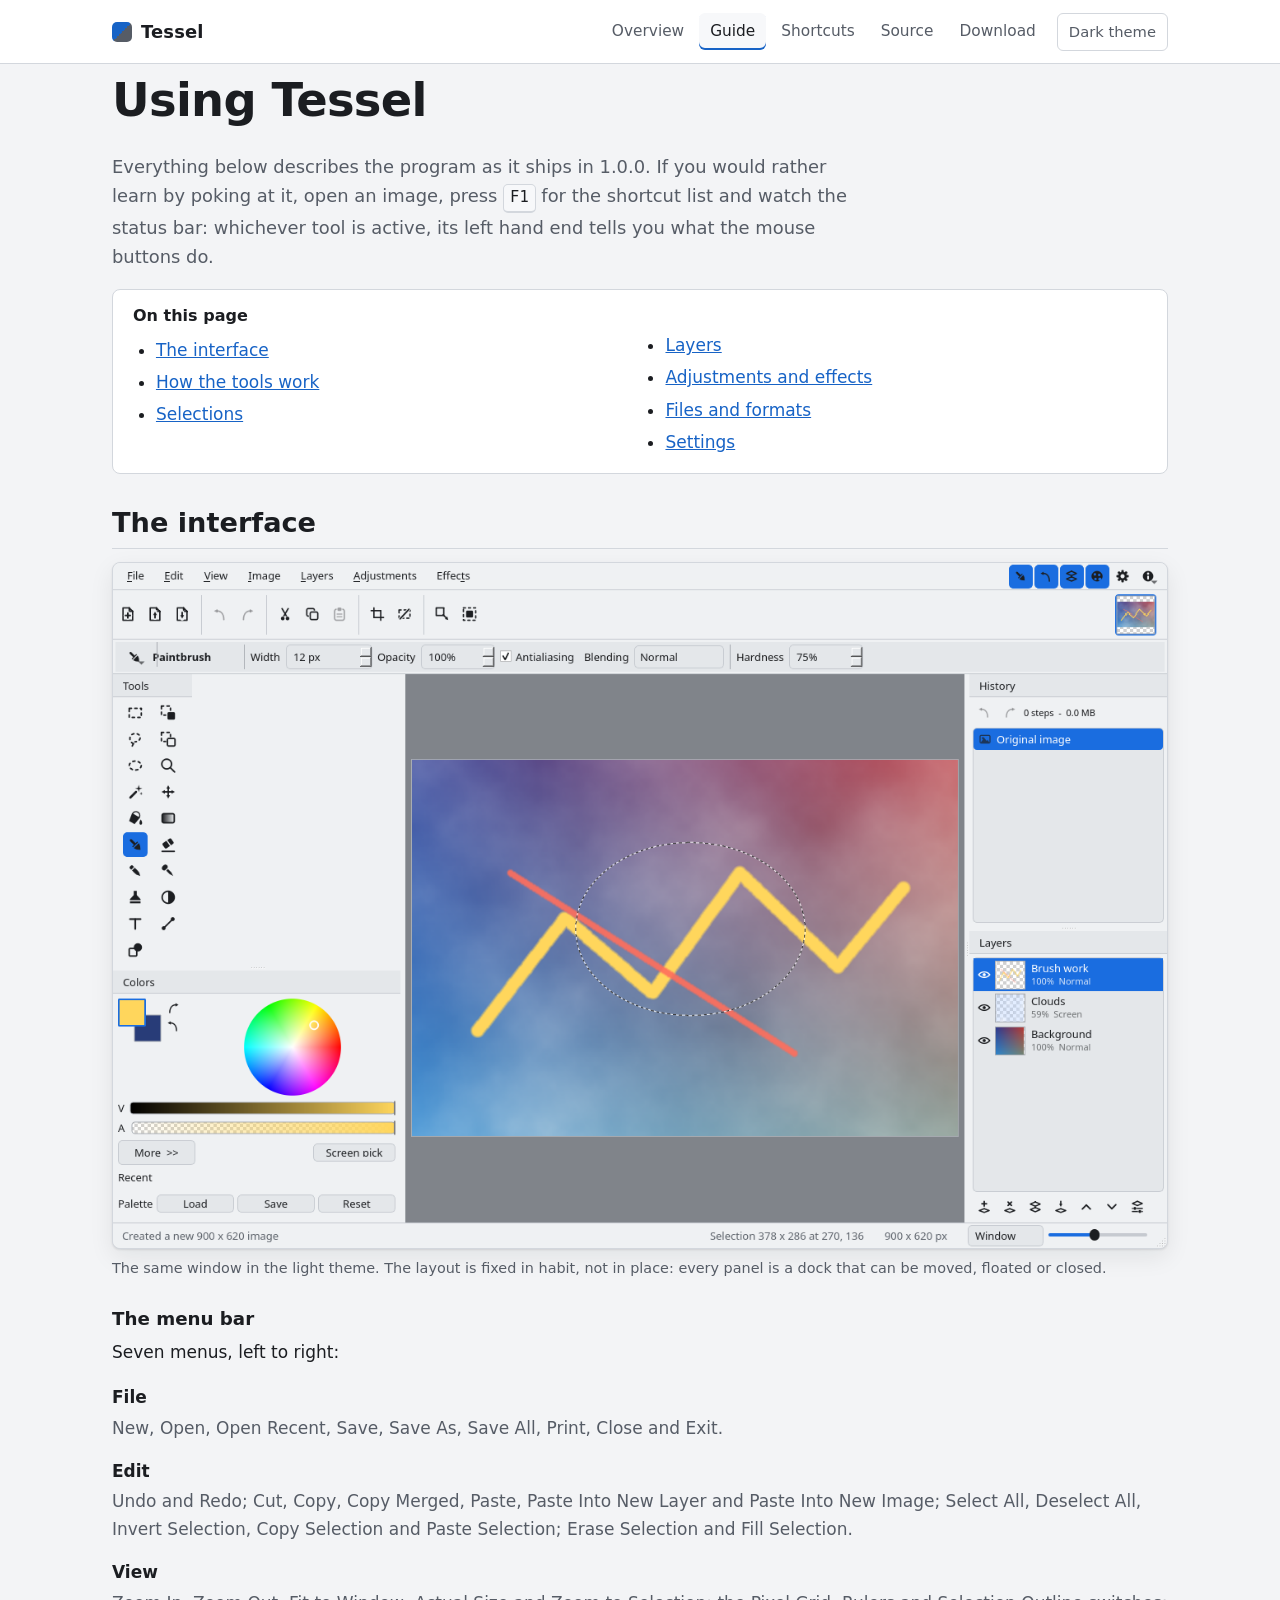
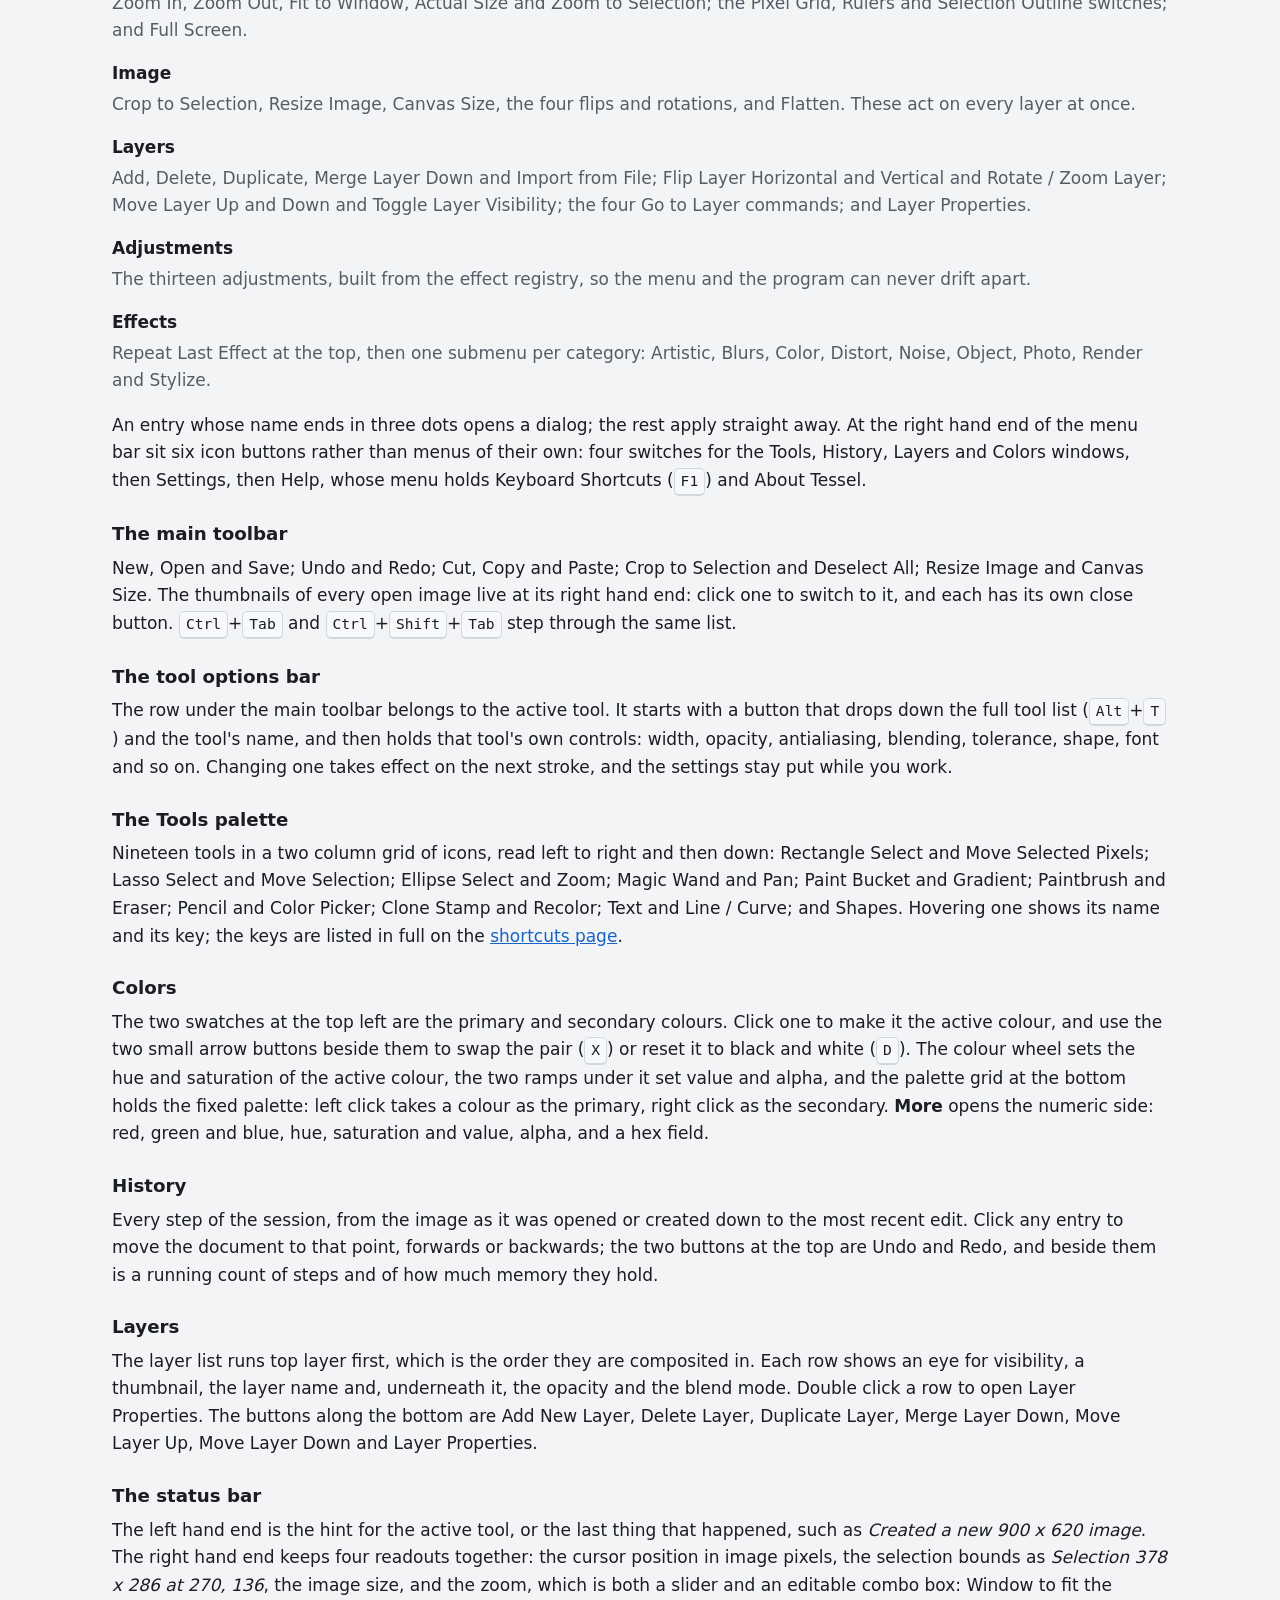
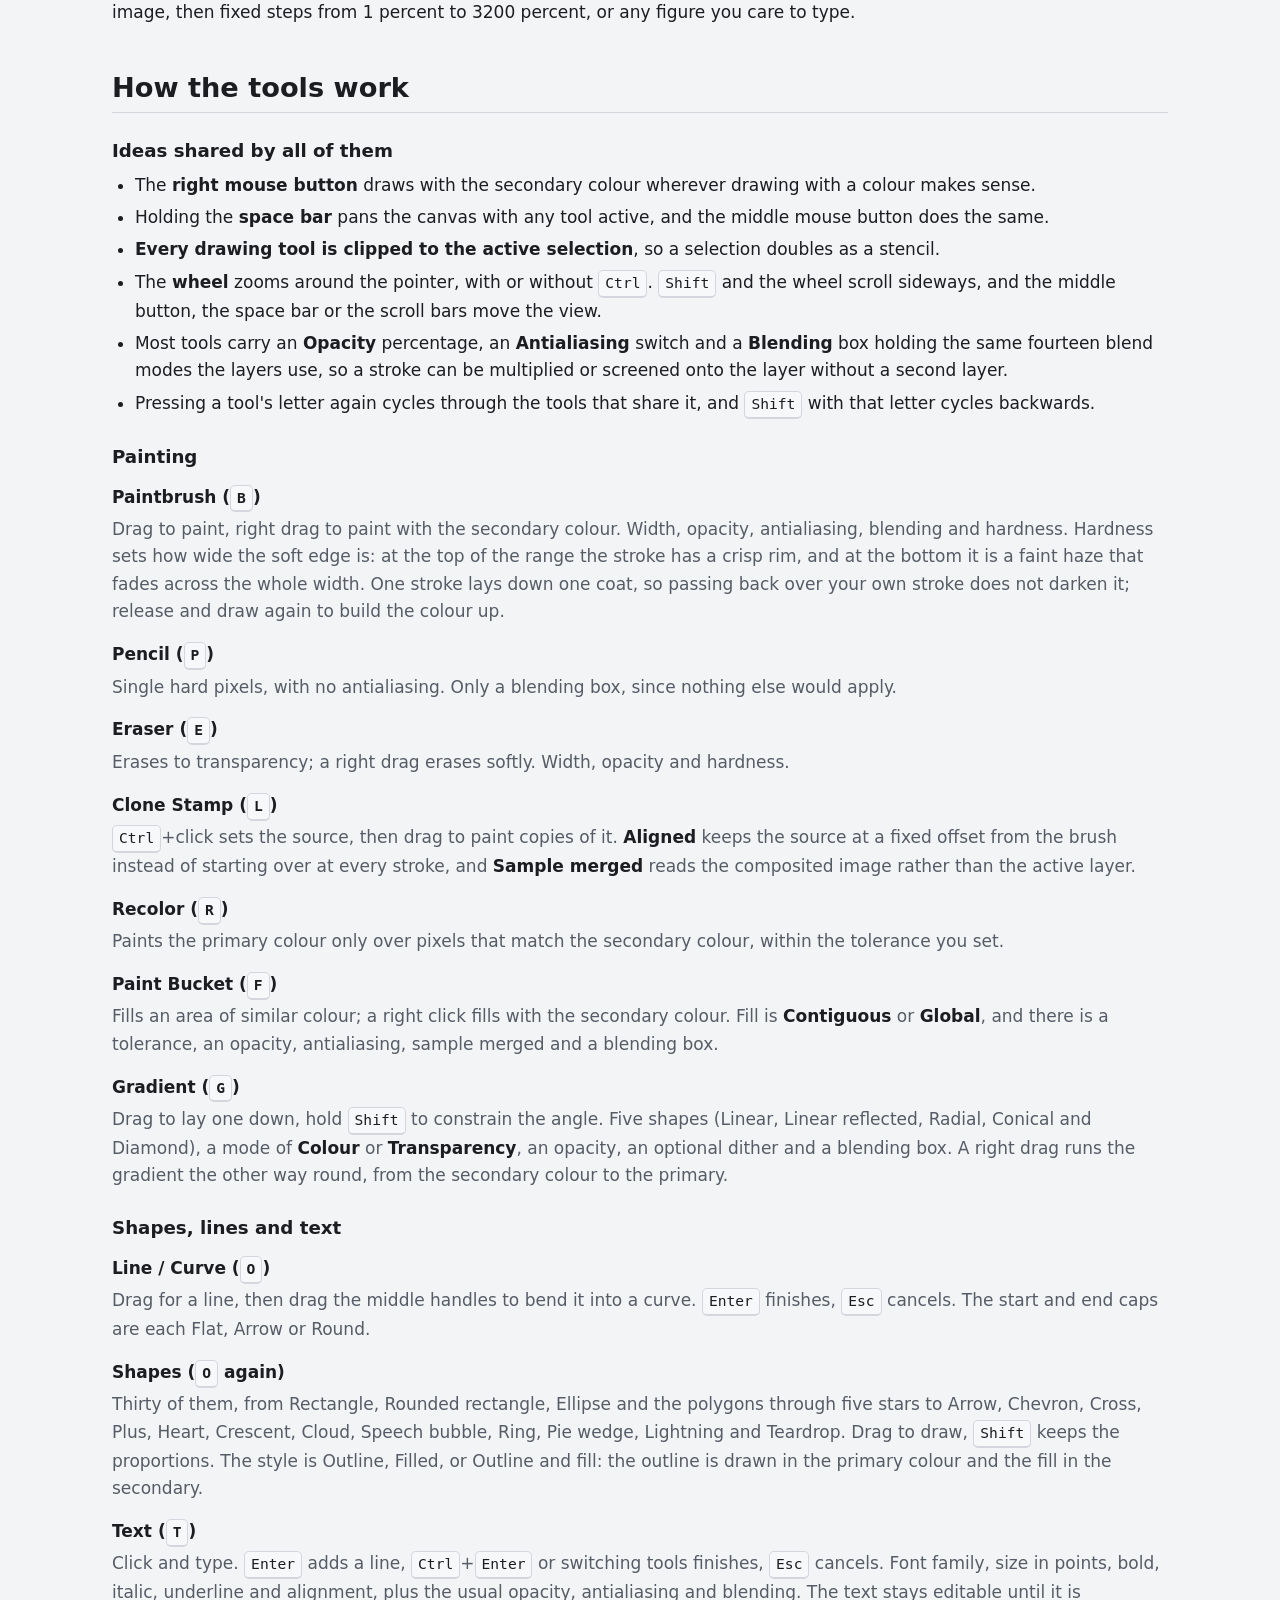
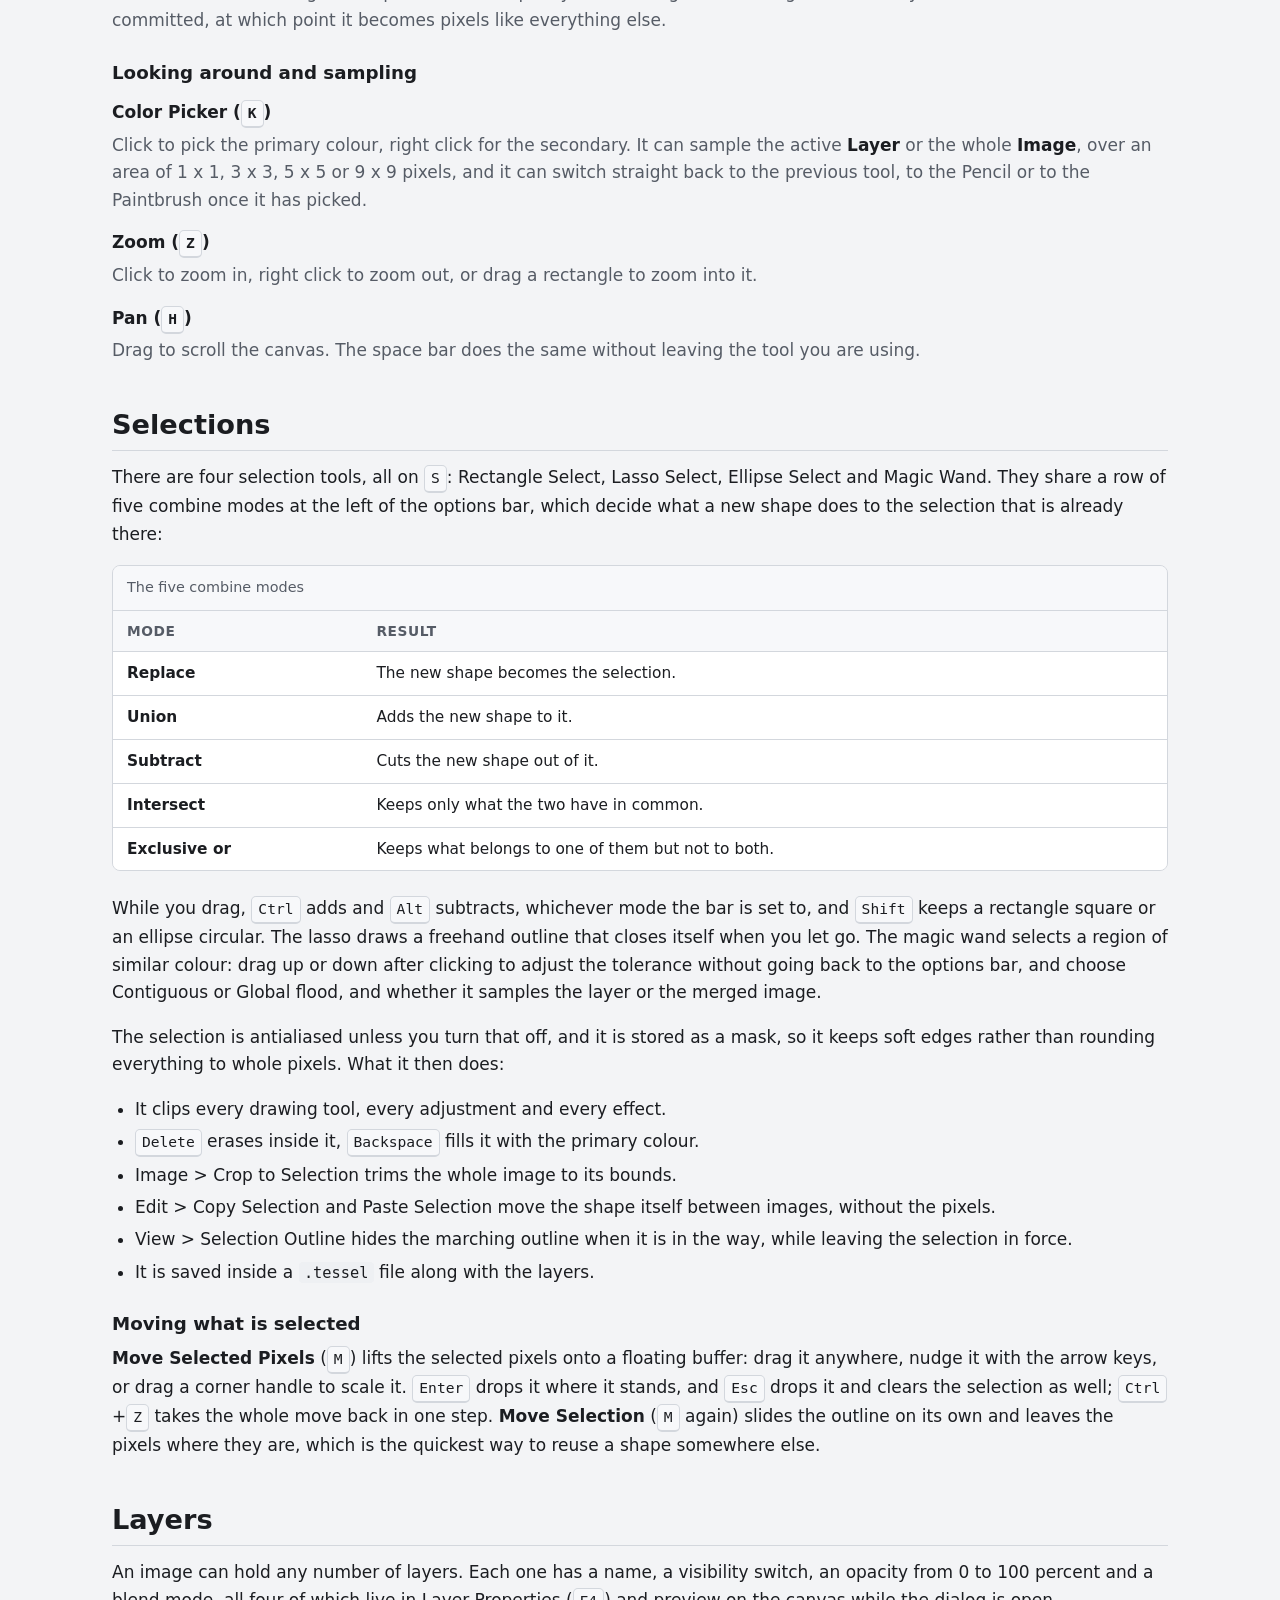
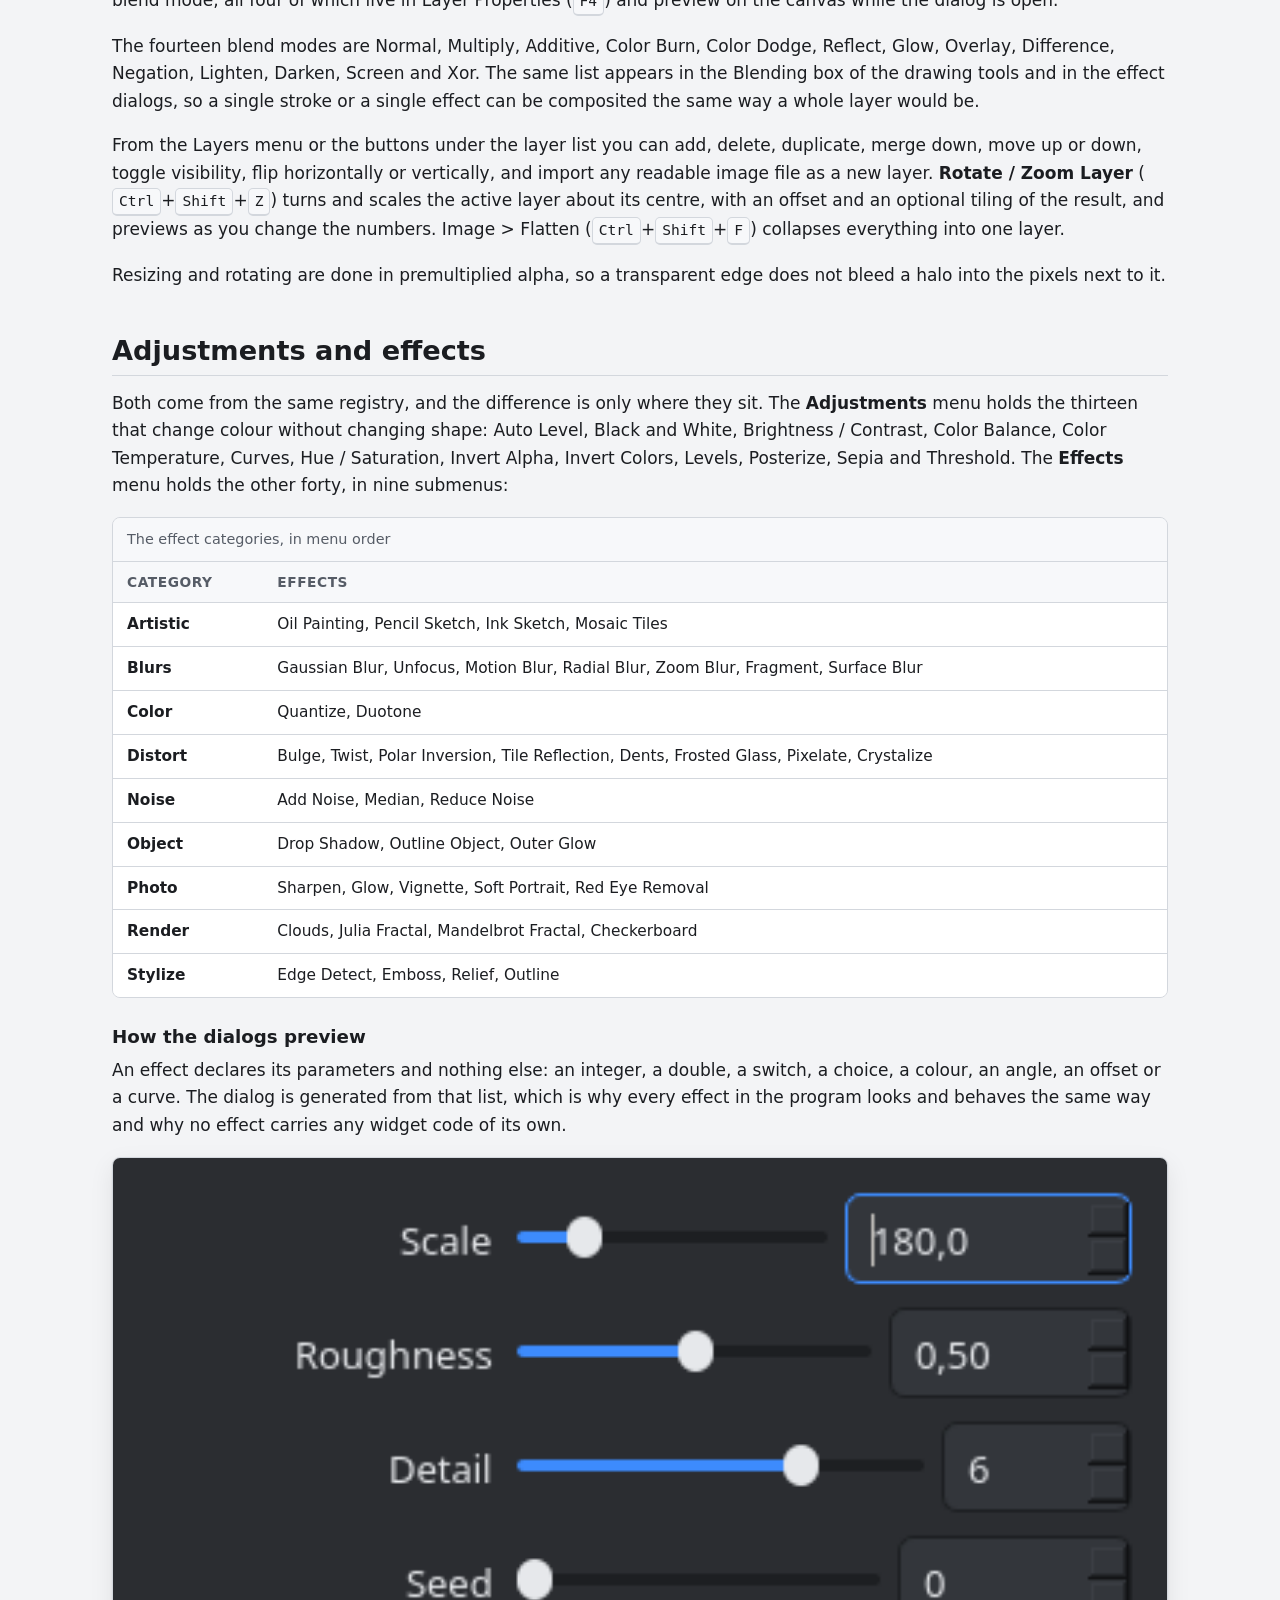
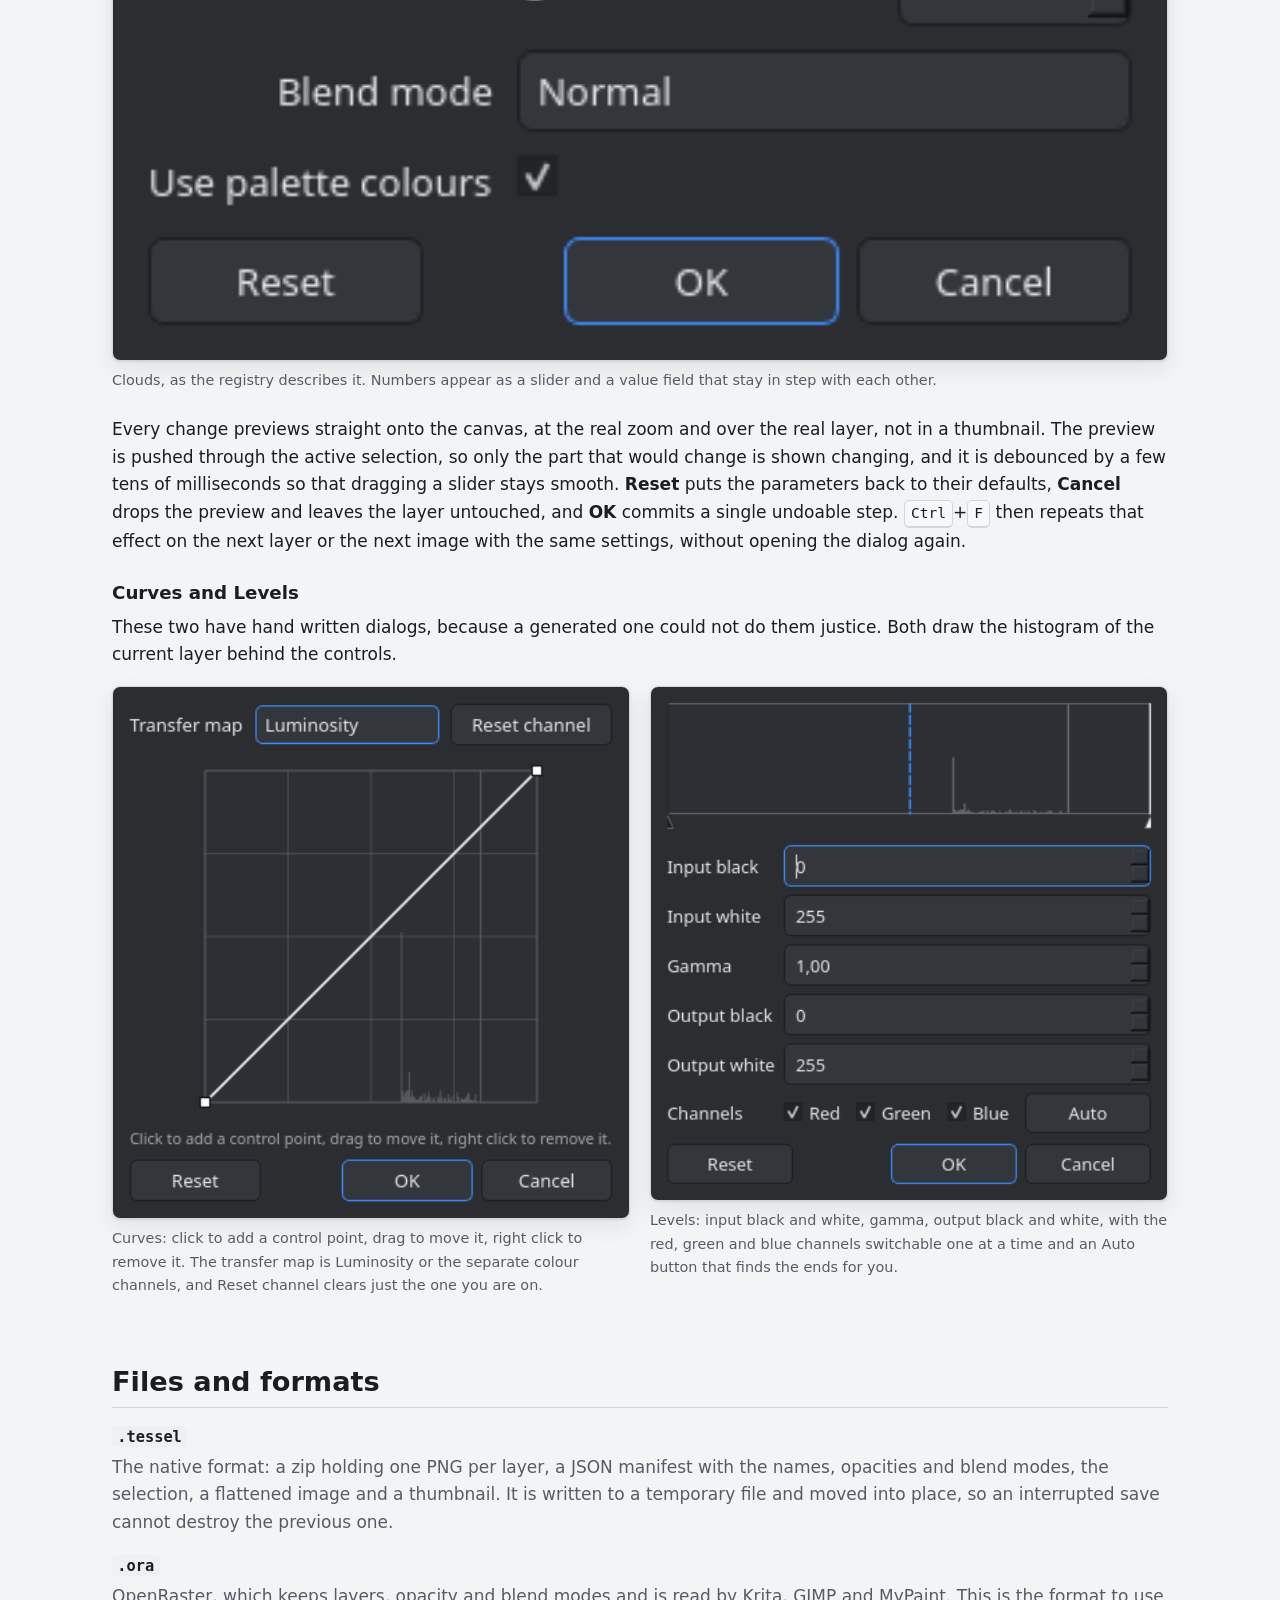
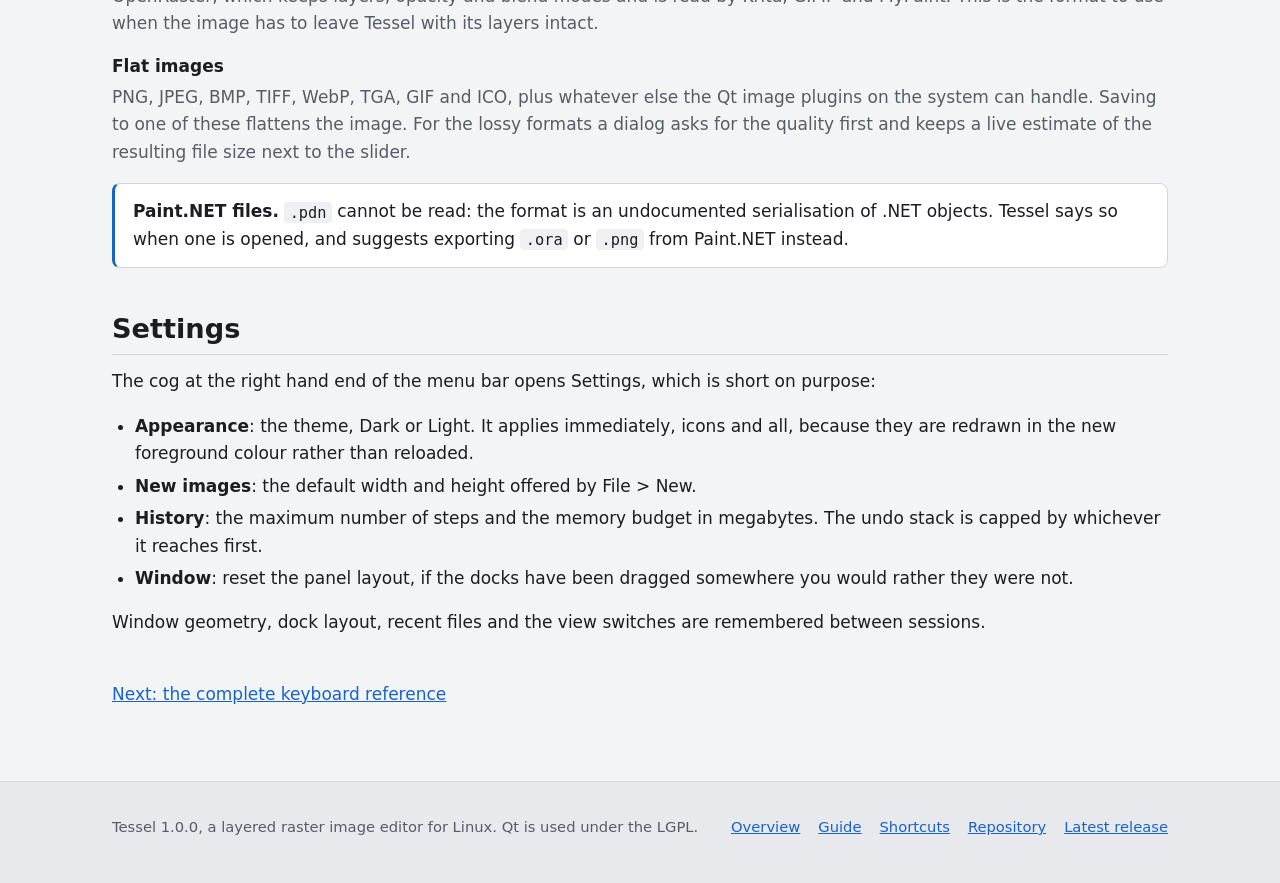
==== docs/guide.html @ 68d78347 "Zoom the canvas with the wheel alone" ====
<!DOCTYPE html>
<html lang="en">
<head>
<meta charset="utf-8">
<meta name="viewport" content="width=device-width, initial-scale=1">
<title>Guide - Tessel</title>
<meta name="description" content="A tour of the Tessel interface, how each tool works, how selections and layers behave, and how the adjustment and effect dialogs preview live on the canvas.">
<link rel="icon" href="data:image/svg+xml,%3Csvg xmlns='http://www.w3.org/2000/svg' viewBox='0 0 16 16'%3E%3Crect width='16' height='16' rx='4' fill='%233d8bfd'/%3E%3Cpath d='M3 11h10v2H3z' fill='%23e6e8eb'/%3E%3C/svg%3E">
<link rel="stylesheet" href="style.css">
<script src="theme.js"></script>
</head>
<body>
<a class="skip" href="#main">Skip to the content</a>

<header class="site-header">
  <div class="wrap">
    <a class="brand" href="index.html"><span class="brand-mark" aria-hidden="true"></span>Tessel</a>
    <nav class="site-nav" aria-label="Documentation">
      <ul>
        <li><a href="index.html">Overview</a></li>
        <li><a href="guide.html" aria-current="page">Guide</a></li>
        <li><a href="shortcuts.html">Shortcuts</a></li>
        <li><a href="https://github.com/ExPikaPaka/tessel">Source</a></li>
        <li><a href="https://github.com/ExPikaPaka/tessel/releases/latest">Download</a></li>
      </ul>
    </nav>
  </div>
</header>

<main id="main">
<div class="wrap">

  <h1>Using Tessel</h1>
  <p class="lede">Everything below describes the program as it ships in 1.0.0. If you would
    rather learn by poking at it, open an image, press <kbd>F1</kbd> for the shortcut list and
    watch the status bar: whichever tool is active, its left hand end tells you what the mouse
    buttons do.</p>

  <nav class="toc" aria-labelledby="toc-heading">
    <h2 id="toc-heading">On this page</h2>
    <ul>
      <li><a href="#tour">The interface</a></li>
      <li><a href="#tools">How the tools work</a></li>
      <li><a href="#selections">Selections</a></li>
      <li><a href="#layers">Layers</a></li>
      <li><a href="#effects">Adjustments and effects</a></li>
      <li><a href="#files">Files and formats</a></li>
      <li><a href="#settings">Settings</a></li>
    </ul>
  </nav>

  <section id="tour">
    <h2>The interface</h2>

    <figure>
      <img src="screenshots/main-light.png" width="1280" height="820"
           alt="The Tessel window in its light theme, showing the menu bar, main toolbar, tool options bar for the Paintbrush, the Tools palette and Colors panel down the left side, the History and Layers panels down the right side, an image with an elliptical selection on the canvas, and the status bar.">
      <figcaption>The same window in the light theme. The layout is fixed in habit, not in
        place: every panel is a dock that can be moved, floated or closed.</figcaption>
    </figure>

    <h3>The menu bar</h3>
    <p>Seven menus, left to right:</p>
    <dl class="defs">
      <dt>File</dt>
      <dd>New, Open, Open Recent, Save, Save As, Save All, Print, Close and Exit.</dd>
      <dt>Edit</dt>
      <dd>Undo and Redo; Cut, Copy, Copy Merged, Paste, Paste Into New Layer and Paste Into
        New Image; Select All, Deselect All, Invert Selection, Copy Selection and Paste
        Selection; Erase Selection and Fill Selection.</dd>
      <dt>View</dt>
      <dd>Zoom In, Zoom Out, Fit to Window, Actual Size and Zoom to Selection; the Pixel Grid,
        Rulers and Selection Outline switches; and Full Screen.</dd>
      <dt>Image</dt>
      <dd>Crop to Selection, Resize Image, Canvas Size, the four flips and rotations, and
        Flatten. These act on every layer at once.</dd>
      <dt>Layers</dt>
      <dd>Add, Delete, Duplicate, Merge Layer Down and Import from File; Flip Layer Horizontal
        and Vertical and Rotate / Zoom Layer; Move Layer Up and Down and Toggle Layer
        Visibility; the four Go to Layer commands; and Layer Properties.</dd>
      <dt>Adjustments</dt>
      <dd>The thirteen adjustments, built from the effect registry, so the menu and the
        program can never drift apart.</dd>
      <dt>Effects</dt>
      <dd>Repeat Last Effect at the top, then one submenu per category: Artistic, Blurs,
        Color, Distort, Noise, Object, Photo, Render and Stylize.</dd>
    </dl>
    <p>An entry whose name ends in three dots opens a dialog; the rest apply straight away.
      At the right hand end of the menu bar sit six icon buttons rather than menus of their
      own: four switches for the Tools, History, Layers and Colors windows, then Settings,
      then Help, whose menu holds Keyboard Shortcuts (<kbd>F1</kbd>) and About Tessel.</p>

    <h3>The main toolbar</h3>
    <p>New, Open and Save; Undo and Redo; Cut, Copy and Paste; Crop to Selection and Deselect
      All; Resize Image and Canvas Size. The thumbnails of every open image live at its right
      hand end: click one to switch to it, and each has its own close button.
      <kbd>Ctrl</kbd>+<kbd>Tab</kbd> and <kbd>Ctrl</kbd>+<kbd>Shift</kbd>+<kbd>Tab</kbd> step
      through the same list.</p>

    <h3>The tool options bar</h3>
    <p>The row under the main toolbar belongs to the active tool. It starts with a button that
      drops down the full tool list (<kbd>Alt</kbd>+<kbd>T</kbd>) and the tool's name, and
      then holds that tool's own controls: width, opacity, antialiasing, blending, tolerance,
      shape, font and so on. Changing one takes effect on the next stroke, and the settings
      stay put while you work.</p>

    <h3>The Tools palette</h3>
    <p>Nineteen tools in a two column grid of icons, read left to right and then down:
      Rectangle Select and Move Selected Pixels; Lasso Select and Move Selection; Ellipse
      Select and Zoom; Magic Wand and Pan; Paint Bucket and Gradient; Paintbrush and Eraser;
      Pencil and Color Picker; Clone Stamp and Recolor; Text and Line / Curve; and Shapes.
      Hovering one shows its name and its key; the keys are listed in full on the
      <a href="shortcuts.html">shortcuts page</a>.</p>

    <h3>Colors</h3>
    <p>The two swatches at the top left are the primary and secondary colours. Click one to
      make it the active colour, and use the two small arrow buttons beside them to swap the
      pair (<kbd>X</kbd>) or reset it to black and white (<kbd>D</kbd>). The colour wheel sets
      the hue and saturation of the active colour, the two ramps under it set value and alpha,
      and the palette grid at the bottom holds the fixed palette: left click takes a colour as
      the primary, right click as the secondary. <strong>More</strong> opens the numeric side:
      red, green and blue, hue, saturation and value, alpha, and a hex field.</p>

    <h3>History</h3>
    <p>Every step of the session, from the image as it was opened or created down to the most
      recent edit. Click any entry to move the document to that point, forwards or backwards;
      the two buttons at the top are Undo and Redo, and beside them is a running count of
      steps and of how much memory they hold.</p>

    <h3>Layers</h3>
    <p>The layer list runs top layer first, which is the order they are composited in. Each row
      shows an eye for visibility, a thumbnail, the layer name and, underneath it, the opacity
      and the blend mode. Double click a row to open Layer Properties. The buttons along the
      bottom are Add New Layer, Delete Layer, Duplicate Layer, Merge Layer Down, Move Layer Up,
      Move Layer Down and Layer Properties.</p>

    <h3>The status bar</h3>
    <p>The left hand end is the hint for the active tool, or the last thing that happened, such
      as <em>Created a new 900 x 620 image</em>. The right hand end keeps four readouts
      together: the cursor position in image pixels, the selection bounds as
      <em>Selection 378 x 286 at 270, 136</em>, the image size, and the zoom, which is both a
      slider and an editable combo box: Window to fit the image, then fixed steps from 1
      percent to 3200 percent, or any figure you care to type.</p>
  </section>

  <section id="tools">
    <h2>How the tools work</h2>

    <h3>Ideas shared by all of them</h3>
    <ul>
      <li>The <strong>right mouse button</strong> draws with the secondary colour wherever
        drawing with a colour makes sense.</li>
      <li>Holding the <strong>space bar</strong> pans the canvas with any tool active, and
        the middle mouse button does the same.</li>
      <li><strong>Every drawing tool is clipped to the active selection</strong>, so a
        selection doubles as a stencil.</li>
      <li>The <strong>wheel</strong> zooms around the pointer, with or without
        <kbd>Ctrl</kbd>. <kbd>Shift</kbd> and the wheel scroll sideways, and the middle button,
        the space bar or the scroll bars move the view.</li>
      <li>Most tools carry an <strong>Opacity</strong> percentage, an
        <strong>Antialiasing</strong> switch and a <strong>Blending</strong> box holding the
        same fourteen blend modes the layers use, so a stroke can be multiplied or screened
        onto the layer without a second layer.</li>
      <li>Pressing a tool's letter again cycles through the tools that share it, and
        <kbd>Shift</kbd> with that letter cycles backwards.</li>
    </ul>

    <h3>Painting</h3>
    <dl class="defs">
      <dt>Paintbrush (<kbd>B</kbd>)</dt>
      <dd>Drag to paint, right drag to paint with the secondary colour. Width, opacity,
        antialiasing, blending and hardness. Hardness sets how wide the soft edge is: at the
        top of the range the stroke has a crisp rim, and at the bottom it is a faint haze that
        fades across the whole width. One stroke lays down one coat, so passing back over your
        own stroke does not darken it; release and draw again to build the colour up.</dd>
      <dt>Pencil (<kbd>P</kbd>)</dt>
      <dd>Single hard pixels, with no antialiasing. Only a blending box, since nothing else
        would apply.</dd>
      <dt>Eraser (<kbd>E</kbd>)</dt>
      <dd>Erases to transparency; a right drag erases softly. Width, opacity and hardness.</dd>
      <dt>Clone Stamp (<kbd>L</kbd>)</dt>
      <dd><kbd>Ctrl</kbd>+click sets the source, then drag to paint copies of it.
        <strong>Aligned</strong> keeps the source at a fixed offset from the brush instead of
        starting over at every stroke, and <strong>Sample merged</strong> reads the composited
        image rather than the active layer.</dd>
      <dt>Recolor (<kbd>R</kbd>)</dt>
      <dd>Paints the primary colour only over pixels that match the secondary colour, within
        the tolerance you set.</dd>
      <dt>Paint Bucket (<kbd>F</kbd>)</dt>
      <dd>Fills an area of similar colour; a right click fills with the secondary colour. Fill
        is <strong>Contiguous</strong> or <strong>Global</strong>, and there is a tolerance,
        an opacity, antialiasing, sample merged and a blending box.</dd>
      <dt>Gradient (<kbd>G</kbd>)</dt>
      <dd>Drag to lay one down, hold <kbd>Shift</kbd> to constrain the angle. Five shapes
        (Linear, Linear reflected, Radial, Conical and Diamond), a mode of
        <strong>Colour</strong> or <strong>Transparency</strong>, an opacity, an optional
        dither and a blending box. A right drag runs the gradient the other way round, from
        the secondary colour to the primary.</dd>
    </dl>

    <h3>Shapes, lines and text</h3>
    <dl class="defs">
      <dt>Line / Curve (<kbd>O</kbd>)</dt>
      <dd>Drag for a line, then drag the middle handles to bend it into a curve.
        <kbd>Enter</kbd> finishes, <kbd>Esc</kbd> cancels. The start and end caps are each
        Flat, Arrow or Round.</dd>
      <dt>Shapes (<kbd>O</kbd> again)</dt>
      <dd>Thirty of them, from Rectangle, Rounded rectangle, Ellipse and the polygons through
        five stars to Arrow, Chevron, Cross, Plus, Heart, Crescent, Cloud, Speech bubble, Ring,
        Pie wedge, Lightning and Teardrop. Drag to draw, <kbd>Shift</kbd> keeps the
        proportions. The style is Outline, Filled, or Outline and fill: the outline is drawn
        in the primary colour and the fill in the secondary.</dd>
      <dt>Text (<kbd>T</kbd>)</dt>
      <dd>Click and type. <kbd>Enter</kbd> adds a line, <kbd>Ctrl</kbd>+<kbd>Enter</kbd> or
        switching tools finishes, <kbd>Esc</kbd> cancels. Font family, size in points, bold,
        italic, underline and alignment, plus the usual opacity, antialiasing and blending.
        The text stays editable until it is committed, at which point it becomes pixels like
        everything else.</dd>
    </dl>

    <h3>Looking around and sampling</h3>
    <dl class="defs">
      <dt>Color Picker (<kbd>K</kbd>)</dt>
      <dd>Click to pick the primary colour, right click for the secondary. It can sample the
        active <strong>Layer</strong> or the whole <strong>Image</strong>, over an area of
        1 x 1, 3 x 3, 5 x 5 or 9 x 9 pixels, and it can switch straight back to the previous
        tool, to the Pencil or to the Paintbrush once it has picked.</dd>
      <dt>Zoom (<kbd>Z</kbd>)</dt>
      <dd>Click to zoom in, right click to zoom out, or drag a rectangle to zoom into it.</dd>
      <dt>Pan (<kbd>H</kbd>)</dt>
      <dd>Drag to scroll the canvas. The space bar does the same without leaving the tool you
        are using.</dd>
    </dl>
  </section>

  <section id="selections">
    <h2>Selections</h2>
    <p>There are four selection tools, all on <kbd>S</kbd>: Rectangle Select, Lasso Select,
      Ellipse Select and Magic Wand. They share a row of five combine modes at the left of the
      options bar, which decide what a new shape does to the selection that is already
      there:</p>
    <div class="table-scroll">
      <table>
        <caption>The five combine modes</caption>
        <thead>
          <tr><th scope="col">Mode</th><th scope="col">Result</th></tr>
        </thead>
        <tbody>
          <tr><th scope="row">Replace</th><td>The new shape becomes the selection.</td></tr>
          <tr><th scope="row">Union</th><td>Adds the new shape to it.</td></tr>
          <tr><th scope="row">Subtract</th><td>Cuts the new shape out of it.</td></tr>
          <tr><th scope="row">Intersect</th><td>Keeps only what the two have in common.</td></tr>
          <tr><th scope="row">Exclusive or</th><td>Keeps what belongs to one of them but not to both.</td></tr>
        </tbody>
      </table>
    </div>
    <p>While you drag, <kbd>Ctrl</kbd> adds and <kbd>Alt</kbd> subtracts, whichever mode the
      bar is set to, and <kbd>Shift</kbd> keeps a rectangle square or an ellipse circular. The
      lasso draws a freehand outline that closes itself when you let go. The magic wand selects
      a region of similar colour: drag up or down after clicking to adjust the tolerance
      without going back to the options bar, and choose Contiguous or Global flood, and whether
      it samples the layer or the merged image.</p>
    <p>The selection is antialiased unless you turn that off, and it is stored as a mask, so it
      keeps soft edges rather than rounding everything to whole pixels. What it then does:</p>
    <ul>
      <li>It clips every drawing tool, every adjustment and every effect.</li>
      <li><kbd>Delete</kbd> erases inside it, <kbd>Backspace</kbd> fills it with the primary
        colour.</li>
      <li>Image &gt; Crop to Selection trims the whole image to its bounds.</li>
      <li>Edit &gt; Copy Selection and Paste Selection move the shape itself between images,
        without the pixels.</li>
      <li>View &gt; Selection Outline hides the marching outline when it is in the way, while
        leaving the selection in force.</li>
      <li>It is saved inside a <code>.tessel</code> file along with the layers.</li>
    </ul>
    <h3>Moving what is selected</h3>
    <p><strong>Move Selected Pixels</strong> (<kbd>M</kbd>) lifts the selected pixels onto a
      floating buffer: drag it anywhere, nudge it with the arrow keys, or drag a corner handle
      to scale it. <kbd>Enter</kbd> drops it where it stands, and <kbd>Esc</kbd> drops it and
      clears the selection as well; <kbd>Ctrl</kbd>+<kbd>Z</kbd> takes the whole move back in
      one step.
      <strong>Move Selection</strong> (<kbd>M</kbd> again) slides the outline on its own and
      leaves the pixels where they are, which is the quickest way to reuse a shape somewhere
      else.</p>
  </section>

  <section id="layers">
    <h2>Layers</h2>
    <p>An image can hold any number of layers. Each one has a name, a visibility switch, an
      opacity from 0 to 100 percent and a blend mode, all four of which live in Layer
      Properties (<kbd>F4</kbd>) and preview on the canvas while the dialog is open.</p>
    <p>The fourteen blend modes are Normal, Multiply, Additive, Color Burn, Color Dodge,
      Reflect, Glow, Overlay, Difference, Negation, Lighten, Darken, Screen and Xor. The same
      list appears in the Blending box of the drawing tools and in the effect dialogs, so a
      single stroke or a single effect can be composited the same way a whole layer would
      be.</p>
    <p>From the Layers menu or the buttons under the layer list you can add, delete, duplicate,
      merge down, move up or down, toggle visibility, flip horizontally or vertically, and
      import any readable image file as a new layer. <strong>Rotate / Zoom Layer</strong>
      (<kbd>Ctrl</kbd>+<kbd>Shift</kbd>+<kbd>Z</kbd>) turns and scales the active layer about
      its centre, with an offset and an optional tiling of the result, and previews as you
      change the numbers. Image &gt; Flatten
      (<kbd>Ctrl</kbd>+<kbd>Shift</kbd>+<kbd>F</kbd>) collapses everything into one layer.</p>
    <p>Resizing and rotating are done in premultiplied alpha, so a transparent edge does not
      bleed a halo into the pixels next to it.</p>
  </section>

  <section id="effects">
    <h2>Adjustments and effects</h2>
    <p>Both come from the same registry, and the difference is only where they sit. The
      <strong>Adjustments</strong> menu holds the thirteen that change colour without changing
      shape: Auto Level, Black and White, Brightness / Contrast, Color Balance, Color
      Temperature, Curves, Hue / Saturation, Invert Alpha, Invert Colors, Levels, Posterize,
      Sepia and Threshold. The <strong>Effects</strong> menu holds the other forty, in nine
      submenus:</p>
    <div class="table-scroll">
      <table>
        <caption>The effect categories, in menu order</caption>
        <thead>
          <tr><th scope="col">Category</th><th scope="col">Effects</th></tr>
        </thead>
        <tbody>
          <tr><th scope="row">Artistic</th><td>Oil Painting, Pencil Sketch, Ink Sketch, Mosaic Tiles</td></tr>
          <tr><th scope="row">Blurs</th><td>Gaussian Blur, Unfocus, Motion Blur, Radial Blur, Zoom Blur, Fragment, Surface Blur</td></tr>
          <tr><th scope="row">Color</th><td>Quantize, Duotone</td></tr>
          <tr><th scope="row">Distort</th><td>Bulge, Twist, Polar Inversion, Tile Reflection, Dents, Frosted Glass, Pixelate, Crystalize</td></tr>
          <tr><th scope="row">Noise</th><td>Add Noise, Median, Reduce Noise</td></tr>
          <tr><th scope="row">Object</th><td>Drop Shadow, Outline Object, Outer Glow</td></tr>
          <tr><th scope="row">Photo</th><td>Sharpen, Glow, Vignette, Soft Portrait, Red Eye Removal</td></tr>
          <tr><th scope="row">Render</th><td>Clouds, Julia Fractal, Mandelbrot Fractal, Checkerboard</td></tr>
          <tr><th scope="row">Stylize</th><td>Edge Detect, Emboss, Relief, Outline</td></tr>
        </tbody>
      </table>
    </div>

    <h3>How the dialogs preview</h3>
    <p>An effect declares its parameters and nothing else: an integer, a double, a switch, a
      choice, a colour, an angle, an offset or a curve. The dialog is generated from that list,
      which is why every effect in the program looks and behaves the same way and why no effect
      carries any widget code of its own.</p>
    <figure>
      <img src="screenshots/dialog-effect.png" width="360" height="274"
           alt="The generated dialog for the Clouds effect: slider and value pairs for Scale, Roughness, Detail and Seed, a blend mode box, a checkbox for using the palette colours, and Reset, OK and Cancel buttons.">
      <figcaption>Clouds, as the registry describes it. Numbers appear as a slider and a value
        field that stay in step with each other.</figcaption>
    </figure>
    <p>Every change previews straight onto the canvas, at the real zoom and over the real
      layer, not in a thumbnail. The preview is pushed through the active selection, so only
      the part that would change is shown changing, and it is debounced by a few tens of
      milliseconds so that dragging a slider stays smooth. <strong>Reset</strong> puts the
      parameters back to their defaults, <strong>Cancel</strong> drops the preview and leaves
      the layer untouched, and <strong>OK</strong> commits a single undoable step.
      <kbd>Ctrl</kbd>+<kbd>F</kbd> then repeats that effect on the next layer or the next
      image with the same settings, without opening the dialog again.</p>

    <h3>Curves and Levels</h3>
    <p>These two have hand written dialogs, because a generated one could not do them justice.
      Both draw the histogram of the current layer behind the controls.</p>
    <ul class="shots">
      <li>
        <figure>
          <img src="screenshots/dialog-curves.png" width="370" height="381"
               alt="The Curves dialog: a Transfer map box set to Luminosity, a Reset channel button, and a straight diagonal curve with square control points at each end drawn over the channel histogram.">
          <figcaption>Curves: click to add a control point, drag to move it, right click to
            remove it. The transfer map is Luminosity or the separate colour channels, and
            Reset channel clears just the one you are on.</figcaption>
        </figure>
      </li>
      <li>
        <figure>
          <img src="screenshots/dialog-levels.png" width="385" height="383"
               alt="The Levels dialog: a histogram with input markers above fields for input black, input white, gamma, output black and output white, plus Red, Green and Blue channel checkboxes and an Auto button.">
          <figcaption>Levels: input black and white, gamma, output black and white, with the
            red, green and blue channels switchable one at a time and an Auto button that
            finds the ends for you.</figcaption>
        </figure>
      </li>
    </ul>
  </section>

  <section id="files">
    <h2>Files and formats</h2>
    <dl class="defs">
      <dt><code>.tessel</code></dt>
      <dd>The native format: a zip holding one PNG per layer, a JSON manifest with the names,
        opacities and blend modes, the selection, a flattened image and a thumbnail. It is
        written to a temporary file and moved into place, so an interrupted save cannot destroy
        the previous one.</dd>
      <dt><code>.ora</code></dt>
      <dd>OpenRaster, which keeps layers, opacity and blend modes and is read by Krita, GIMP
        and MyPaint. This is the format to use when the image has to leave Tessel with its
        layers intact.</dd>
      <dt>Flat images</dt>
      <dd>PNG, JPEG, BMP, TIFF, WebP, TGA, GIF and ICO, plus whatever else the Qt image plugins
        on the system can handle. Saving to one of these flattens the image. For the lossy
        formats a dialog asks for the quality first and keeps a live estimate of the resulting
        file size next to the slider.</dd>
    </dl>
    <div class="note">
      <p><strong>Paint.NET files.</strong> <code>.pdn</code> cannot be read: the format is an
        undocumented serialisation of .NET objects. Tessel says so when one is opened, and
        suggests exporting <code>.ora</code> or <code>.png</code> from Paint.NET instead.</p>
    </div>
  </section>

  <section id="settings">
    <h2>Settings</h2>
    <p>The cog at the right hand end of the menu bar opens Settings, which is short on
      purpose:</p>
    <ul>
      <li><strong>Appearance</strong>: the theme, Dark or Light. It applies immediately,
        icons and all, because they are redrawn in the new foreground colour rather than
        reloaded.</li>
      <li><strong>New images</strong>: the default width and height offered by File &gt;
        New.</li>
      <li><strong>History</strong>: the maximum number of steps and the memory budget in
        megabytes. The undo stack is capped by whichever it reaches first.</li>
      <li><strong>Window</strong>: reset the panel layout, if the docks have been dragged
        somewhere you would rather they were not.</li>
    </ul>
    <p>Window geometry, dock layout, recent files and the view switches are remembered between
      sessions.</p>
  </section>

  <p><a href="shortcuts.html">Next: the complete keyboard reference</a></p>

</div>
</main>

<footer class="site-footer">
  <div class="wrap">
    <p>Tessel 1.0.0, a layered raster image editor for Linux. Qt is used under the LGPL.</p>
    <ul>
      <li><a href="index.html">Overview</a></li>
      <li><a href="guide.html">Guide</a></li>
      <li><a href="shortcuts.html">Shortcuts</a></li>
      <li><a href="https://github.com/ExPikaPaka/tessel">Repository</a></li>
      <li><a href="https://github.com/ExPikaPaka/tessel/releases/latest">Latest release</a></li>
    </ul>
  </div>
</footer>

</body>
</html>
---- docs/style.css ----
/* Tessel documentation site. Hand written, no frameworks.
   Dark by default, with a light theme for people whose system asks for it. */

:root {
    color-scheme: dark;

    --bg: #2b2d31;
    --bg-sunken: #232528;
    --panel: #33363b;
    --panel-raised: #3b3f45;
    --border: #45494f;
    --text: #e6e8eb;
    --text-dim: #aab0b8;
    --accent: #3d8bfd;
    --accent-strong: #6ba6ff;
    --accent-ink: #0b1420;
    --code-bg: #232528;
    --shadow: 0 1px 2px rgba(0, 0, 0, .4), 0 8px 24px rgba(0, 0, 0, .28);

    --radius: 8px;
    --measure: 68rem;
    --gutter: 16px;
}

/* Light theme: follows the system setting unless the page was switched to dark. */
@media (prefers-color-scheme: light) {
    :root:not([data-theme="dark"]) {
        color-scheme: light;

        --bg: #f3f4f6;
        --bg-sunken: #e7e9ec;
        --panel: #ffffff;
        --panel-raised: #f7f8fa;
        --border: #d3d7dd;
        --text: #1b1d21;
        --text-dim: #565c66;
        --accent: #1763c6;
        --accent-strong: #11498f;
        --accent-ink: #ffffff;
        --code-bg: #eef0f3;
        --shadow: 0 1px 2px rgba(16, 20, 26, .10), 0 8px 24px rgba(16, 20, 26, .08);
    }
}

/* The same light theme when the reader picks it explicitly. */
:root[data-theme="light"] {
    color-scheme: light;

    --bg: #f3f4f6;
    --bg-sunken: #e7e9ec;
    --panel: #ffffff;
    --panel-raised: #f7f8fa;
    --border: #d3d7dd;
    --text: #1b1d21;
    --text-dim: #565c66;
    --accent: #1763c6;
    --accent-strong: #11498f;
    --accent-ink: #ffffff;
    --code-bg: #eef0f3;
    --shadow: 0 1px 2px rgba(16, 20, 26, .10), 0 8px 24px rgba(16, 20, 26, .08);
}

*,
*::before,
*::after {
    box-sizing: border-box;
}

html {
    scroll-behavior: smooth;
}

body {
    margin: 0;
    background: var(--bg);
    color: var(--text);
    font-family: system-ui, -apple-system, "Segoe UI", Roboto, "Helvetica Neue",
        Arial, "Noto Sans", sans-serif;
    font-size: 17px;
    line-height: 1.62;
    -webkit-text-size-adjust: 100%;
}

code,
pre,
kbd {
    font-family: ui-monospace, "SFMono-Regular", "Cascadia Mono", Menlo, Consolas,
        "DejaVu Sans Mono", monospace;
}

/* ------------------------------------------------------------------ layout */

.wrap {
    width: 100%;
    max-width: var(--measure);
    margin: 0 auto;
    padding: 0 var(--gutter);
}

main {
    padding: 8px 0 56px;
}

section {
    margin: 0 0 44px;
}

.skip {
    position: absolute;
    left: -9999px;
    top: 0;
    background: var(--accent);
    color: var(--accent-ink);
    padding: 10px 16px;
    border-radius: 0 0 var(--radius) 0;
    z-index: 20;
}

.skip:focus {
    left: 0;
}

/* ------------------------------------------------------------------ header */

.site-header {
    position: sticky;
    top: 0;
    z-index: 10;
    background: var(--panel);
    border-bottom: 1px solid var(--border);
}

.site-header .wrap {
    display: flex;
    flex-wrap: wrap;
    align-items: center;
    gap: 10px 20px;
    min-height: 58px;
    padding-top: 8px;
    padding-bottom: 8px;
}

.brand {
    display: inline-flex;
    align-items: center;
    gap: 9px;
    font-weight: 700;
    font-size: 1.12rem;
    letter-spacing: .01em;
    color: var(--text);
    text-decoration: none;
}

.brand:hover,
.brand:focus {
    color: var(--accent-strong);
}

.brand-mark {
    width: 20px;
    height: 20px;
    border-radius: 5px;
    background: linear-gradient(135deg, var(--accent) 0 50%, var(--text-dim) 50% 100%);
    flex: none;
}

.site-nav {
    margin-left: auto;
}

.site-nav ul {
    display: flex;
    flex-wrap: wrap;
    align-items: center;
    gap: 2px 4px;
    margin: 0;
    padding: 0;
    list-style: none;
}

.site-nav a {
    display: inline-block;
    padding: 6px 11px;
    border-radius: 6px;
    color: var(--text-dim);
    text-decoration: none;
    font-size: .96rem;
}

.site-nav a:hover,
.site-nav a:focus {
    background: var(--panel-raised);
    color: var(--text);
}

.site-nav a[aria-current="page"] {
    color: var(--text);
    background: var(--panel-raised);
    box-shadow: inset 0 -2px 0 var(--accent);
}

/* Added by the theme script; the page is fine without it. */
.theme-toggle {
    margin-left: 6px;
    padding: 6px 11px;
    font: inherit;
    font-size: .92rem;
    color: var(--text-dim);
    background: transparent;
    border: 1px solid var(--border);
    border-radius: 6px;
    cursor: pointer;
}

.theme-toggle:hover,
.theme-toggle:focus {
    color: var(--text);
    border-color: var(--accent);
}

/* ------------------------------------------------------------------ text */

h1,
h2,
h3,
h4 {
    line-height: 1.22;
    margin: 0 0 .5em;
    font-weight: 700;
}

h1 {
    font-size: clamp(2rem, 1.3rem + 2.6vw, 2.9rem);
    letter-spacing: -.015em;
}

h2 {
    font-size: clamp(1.35rem, 1.1rem + 1vw, 1.7rem);
    margin-top: 1.2em;
    padding-bottom: .3em;
    border-bottom: 1px solid var(--border);
}

h3 {
    font-size: 1.14rem;
    margin-top: 1.5em;
}

h4 {
    font-size: 1rem;
    margin-top: 1.3em;
    color: var(--text);
}

p,
ul,
ol,
dl {
    margin: 0 0 1em;
}

ul,
ol {
    padding-left: 1.35em;
}

li {
    margin: .28em 0;
}

a {
    color: var(--accent);
}

a:hover,
a:focus {
    color: var(--accent-strong);
}

.lede {
    font-size: 1.12rem;
    color: var(--text-dim);
    max-width: 46rem;
}

.muted {
    color: var(--text-dim);
}

strong {
    color: var(--text);
}

kbd {
    display: inline-block;
    min-width: 1.5em;
    padding: 1px 6px 2px;
    background: var(--panel-raised);
    border: 1px solid var(--border);
    border-bottom-width: 2px;
    border-radius: 5px;
    font-size: .86em;
    line-height: 1.5;
    text-align: center;
    white-space: nowrap;
    color: var(--text);
}

code {
    padding: .1em .35em;
    background: var(--code-bg);
    border-radius: 4px;
    font-size: .9em;
}

pre {
    margin: 0 0 1em;
    padding: 14px 16px;
    overflow-x: auto;
    background: var(--code-bg);
    border: 1px solid var(--border);
    border-radius: var(--radius);
    font-size: .88rem;
    line-height: 1.55;
}

pre code {
    padding: 0;
    background: none;
    font-size: inherit;
}

/* ------------------------------------------------------------------ hero */

.hero {
    padding: 40px 0 8px;
}

.hero h1 {
    margin-bottom: .28em;
}

.hero .version {
    display: inline-block;
    margin-bottom: 14px;
    padding: 2px 10px;
    background: var(--panel);
    border: 1px solid var(--border);
    border-radius: 999px;
    color: var(--text-dim);
    font-size: .84rem;
}

.actions {
    display: flex;
    flex-wrap: wrap;
    gap: 10px;
    margin: 22px 0 0;
}

.button {
    display: inline-block;
    padding: 10px 18px;
    border: 1px solid var(--accent);
    border-radius: var(--radius);
    background: var(--accent);
    color: var(--accent-ink);
    font-weight: 600;
    text-decoration: none;
}

.button:hover,
.button:focus {
    background: var(--accent-strong);
    border-color: var(--accent-strong);
    color: var(--accent-ink);
}

.button.secondary {
    background: transparent;
    border-color: var(--border);
    color: var(--text);
}

.button.secondary:hover,
.button.secondary:focus {
    border-color: var(--accent);
    color: var(--text);
}

/* ------------------------------------------------------------------ figures */

figure {
    margin: 0 0 24px;
}

figure img {
    display: block;
    width: 100%;
    height: auto;
    background: var(--bg-sunken);
    border: 1px solid var(--border);
    border-radius: var(--radius);
    box-shadow: var(--shadow);
}

figcaption {
    margin-top: 8px;
    color: var(--text-dim);
    font-size: .9rem;
}

.shots {
    display: grid;
    grid-template-columns: repeat(auto-fit, minmax(240px, 1fr));
    gap: 20px;
    margin: 0 0 24px;
    padding: 0;
    list-style: none;
}

.shots li {
    margin: 0;
}

/* ------------------------------------------------------------------ cards */

.cards {
    display: grid;
    grid-template-columns: repeat(auto-fit, minmax(16rem, 1fr));
    gap: 16px;
    margin: 0 0 1em;
    padding: 0;
    list-style: none;
}

.cards > li,
.card {
    margin: 0;
    padding: 18px 20px;
    background: var(--panel);
    border: 1px solid var(--border);
    border-radius: var(--radius);
}

.cards h3 {
    margin: 0 0 .4em;
    font-size: 1.04rem;
}

.cards p:last-child,
.cards ul:last-child,
.card p:last-child {
    margin-bottom: 0;
}

.note {
    margin: 0 0 1em;
    padding: 14px 18px;
    background: var(--panel);
    border: 1px solid var(--border);
    border-left: 3px solid var(--accent);
    border-radius: var(--radius);
}

.note p:last-child {
    margin-bottom: 0;
}

/* ------------------------------------------------------------------ tables */

.table-scroll {
    margin: 0 0 1.4em;
    overflow-x: auto;
    border: 1px solid var(--border);
    border-radius: var(--radius);
}

table {
    width: 100%;
    border-collapse: collapse;
    font-size: .96rem;
    background: var(--panel);
}

caption {
    padding: 10px 14px;
    background: var(--panel-raised);
    border-bottom: 1px solid var(--border);
    color: var(--text-dim);
    font-size: .9rem;
    text-align: left;
}

th,
td {
    padding: 9px 14px;
    text-align: left;
    vertical-align: top;
    border-bottom: 1px solid var(--border);
}

thead th {
    background: var(--panel-raised);
    font-size: .86rem;
    letter-spacing: .04em;
    text-transform: uppercase;
    color: var(--text-dim);
}

tbody tr:last-child th,
tbody tr:last-child td {
    border-bottom: 0;
}

tbody th {
    font-weight: 600;
    white-space: nowrap;
}

td.keys {
    white-space: nowrap;
}

/* ------------------------------------------------------------------ misc */

dl.defs dt {
    margin-top: .9em;
    font-weight: 600;
}

dl.defs dd {
    margin: .2em 0 0;
    color: var(--text-dim);
}

.toc {
    padding: 16px 20px;
    background: var(--panel);
    border: 1px solid var(--border);
    border-radius: var(--radius);
}

.toc h2 {
    margin: 0 0 .4em;
    padding: 0;
    border: 0;
    font-size: 1rem;
}

.toc ul {
    margin: 0;
    columns: 2;
    column-gap: 28px;
}

/* ------------------------------------------------------------------ footer */

.site-footer {
    padding: 24px 0 36px;
    background: var(--bg-sunken);
    border-top: 1px solid var(--border);
    color: var(--text-dim);
    font-size: .92rem;
}

.site-footer .wrap {
    display: flex;
    flex-wrap: wrap;
    gap: 6px 24px;
    align-items: baseline;
    justify-content: space-between;
}

.site-footer p {
    margin: .3em 0;
}

.site-footer ul {
    display: flex;
    flex-wrap: wrap;
    gap: 6px 18px;
    margin: .3em 0;
    padding: 0;
    list-style: none;
}

/* ------------------------------------------------------------------ small */

@media (max-width: 640px) {
    body {
        font-size: 16px;
    }

    .site-header .wrap {
        align-items: flex-start;
    }

    .site-nav {
        margin-left: 0;
        width: 100%;
    }

    .hero {
        padding-top: 26px;
    }

    .actions .button {
        flex: 1 1 auto;
        text-align: center;
    }

    .toc ul {
        columns: 1;
    }
}

@media (prefers-reduced-motion: reduce) {
    html {
        scroll-behavior: auto;
    }
}
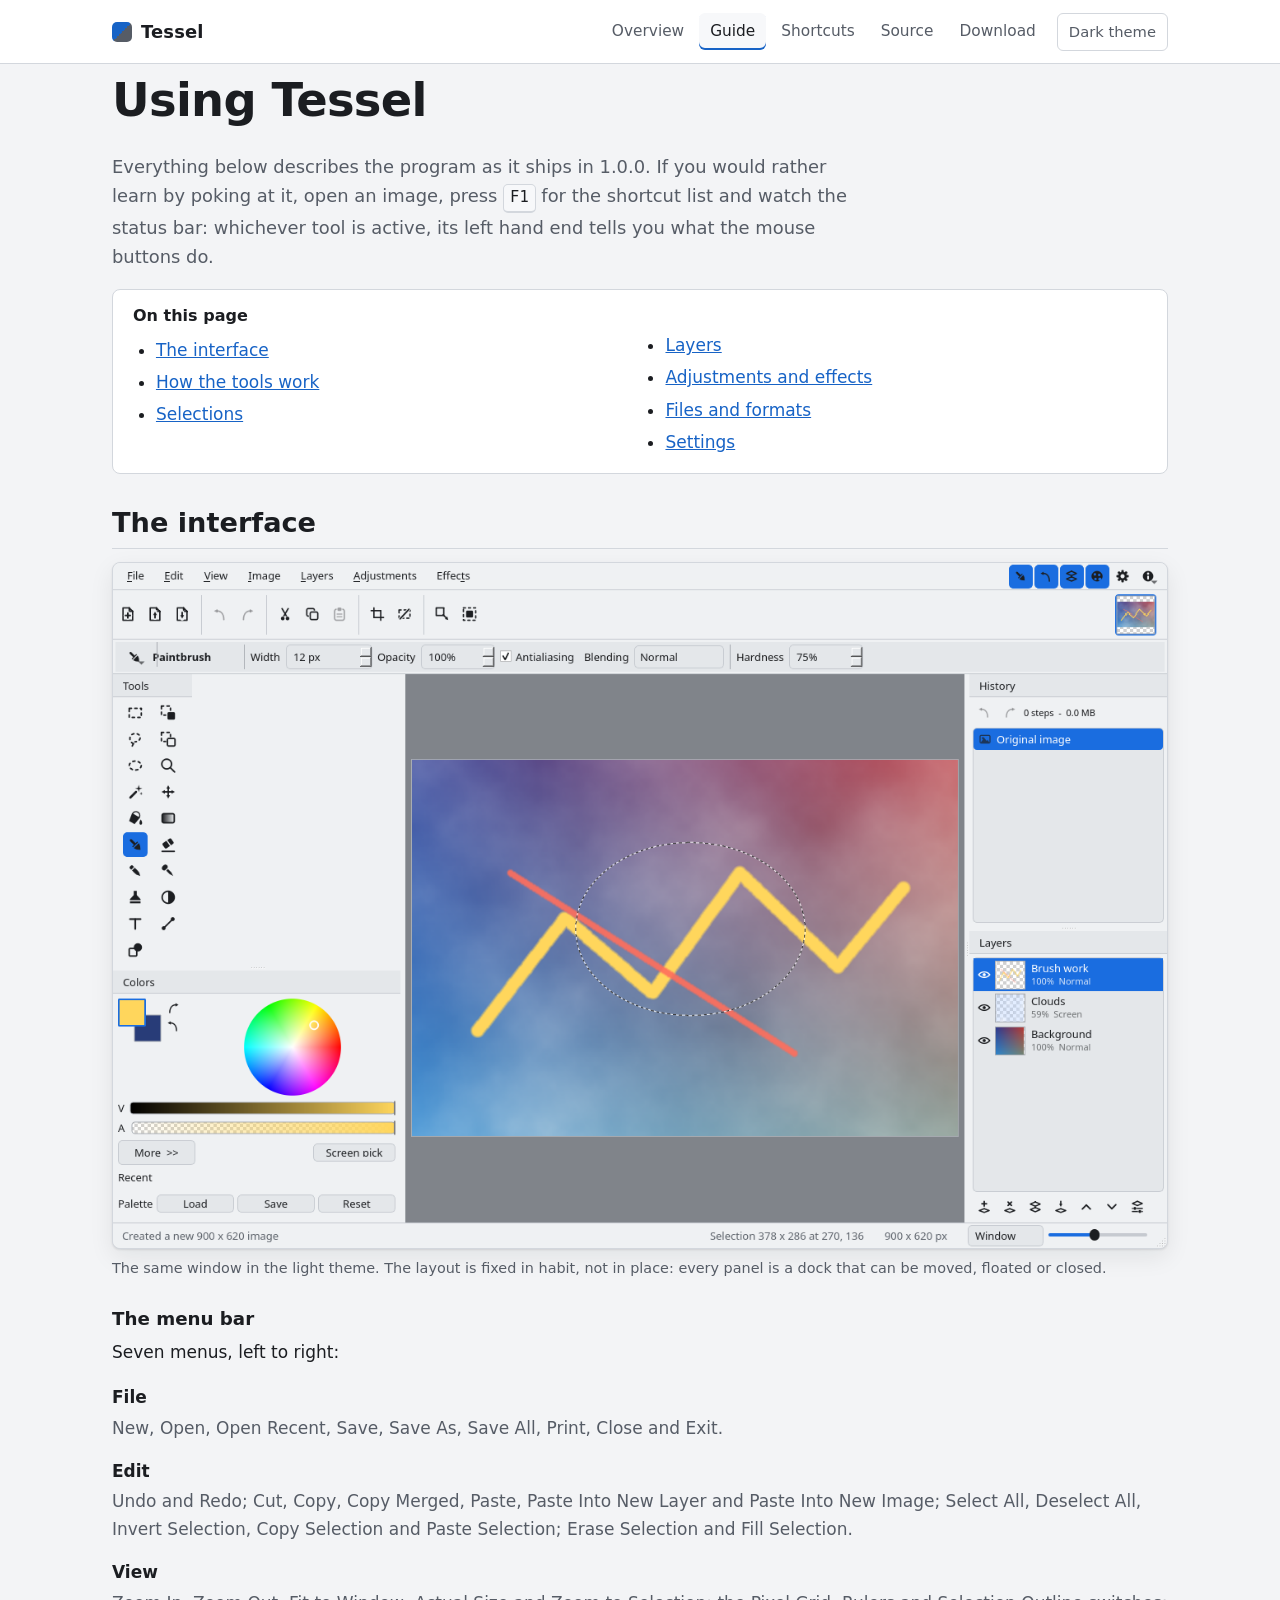
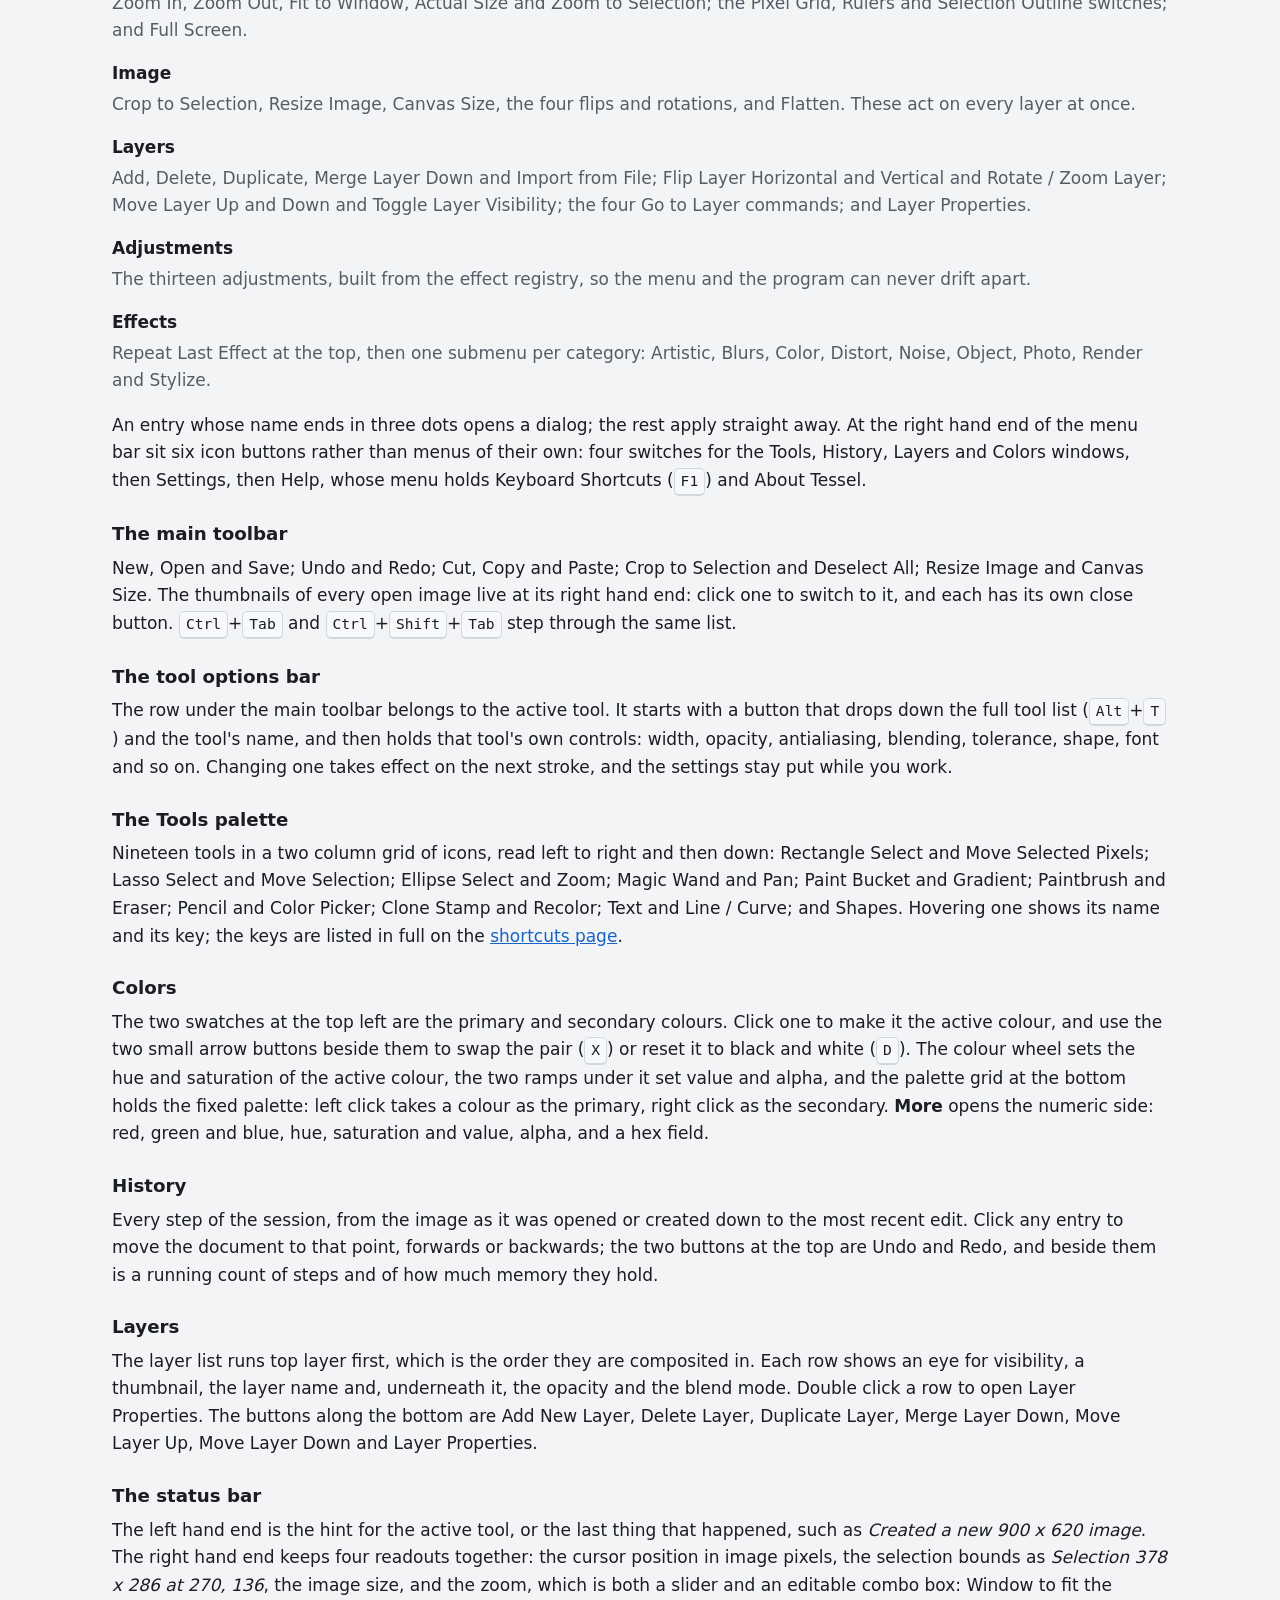
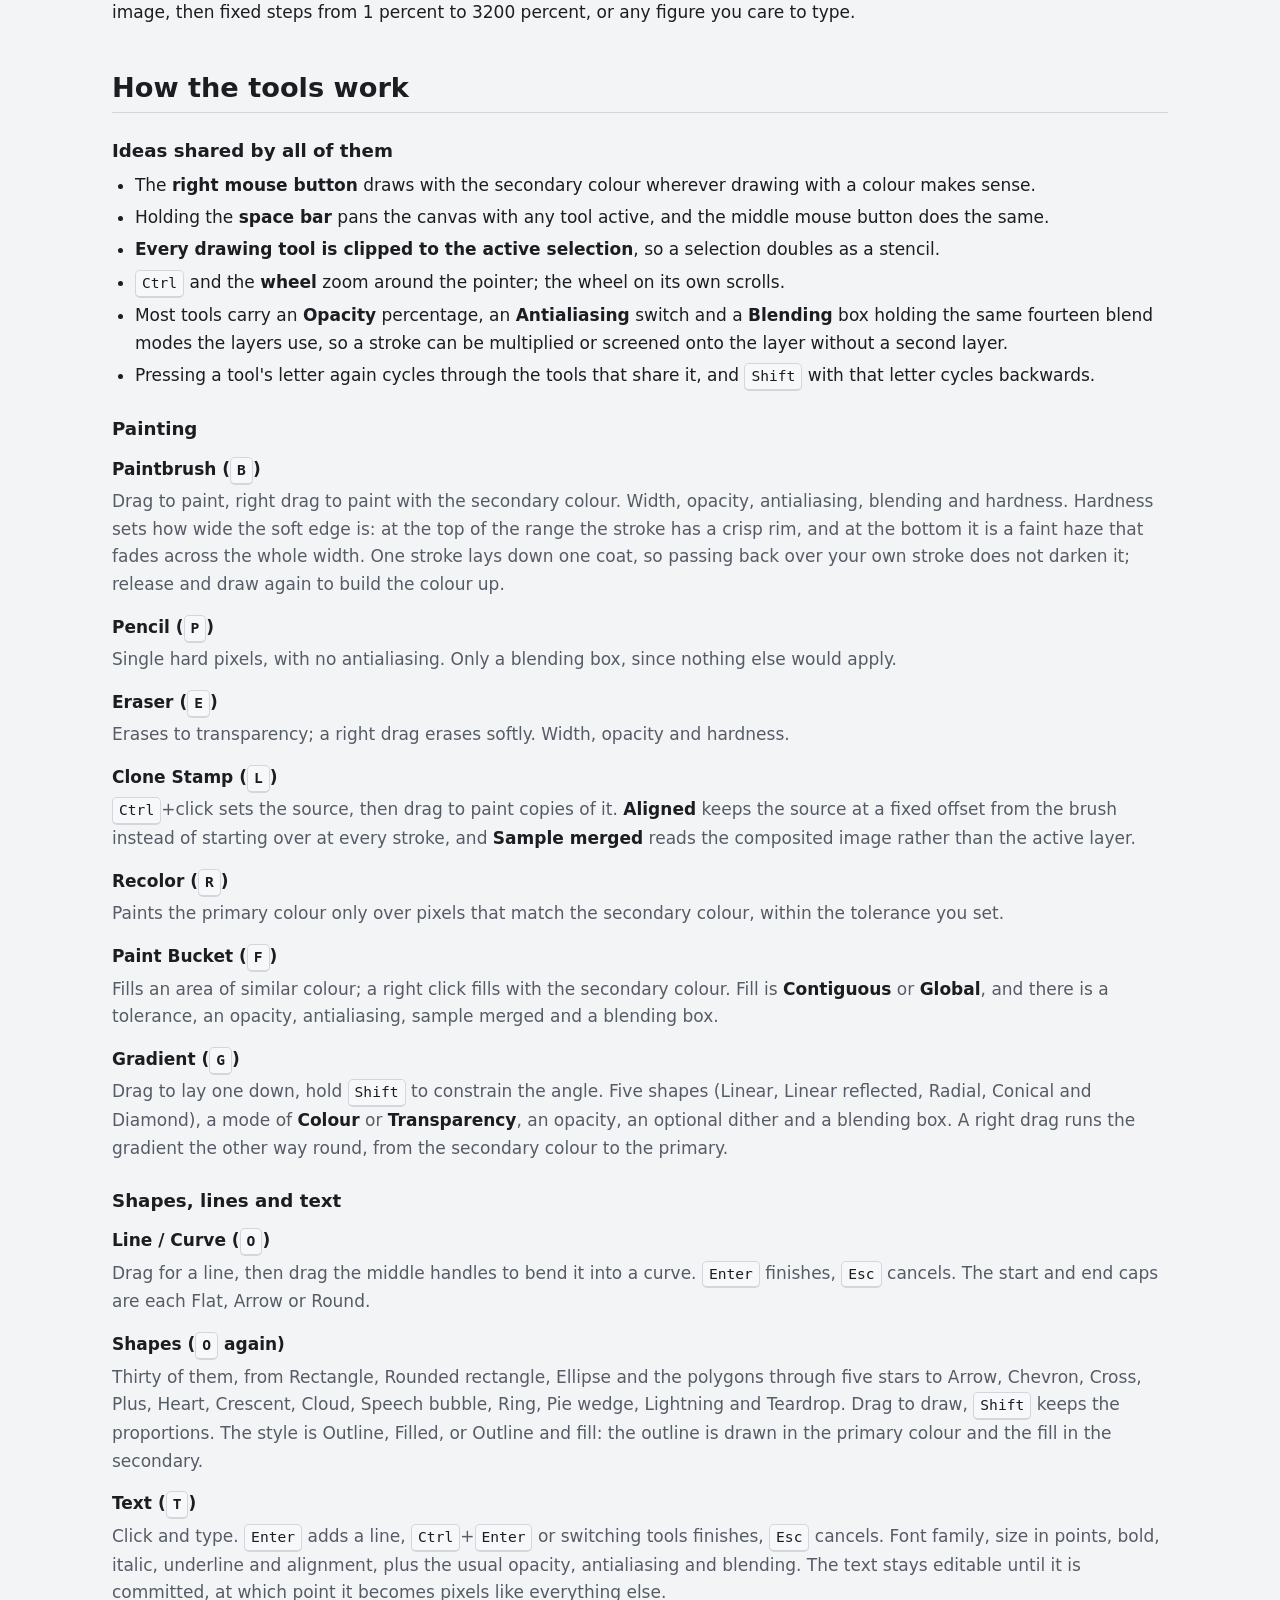
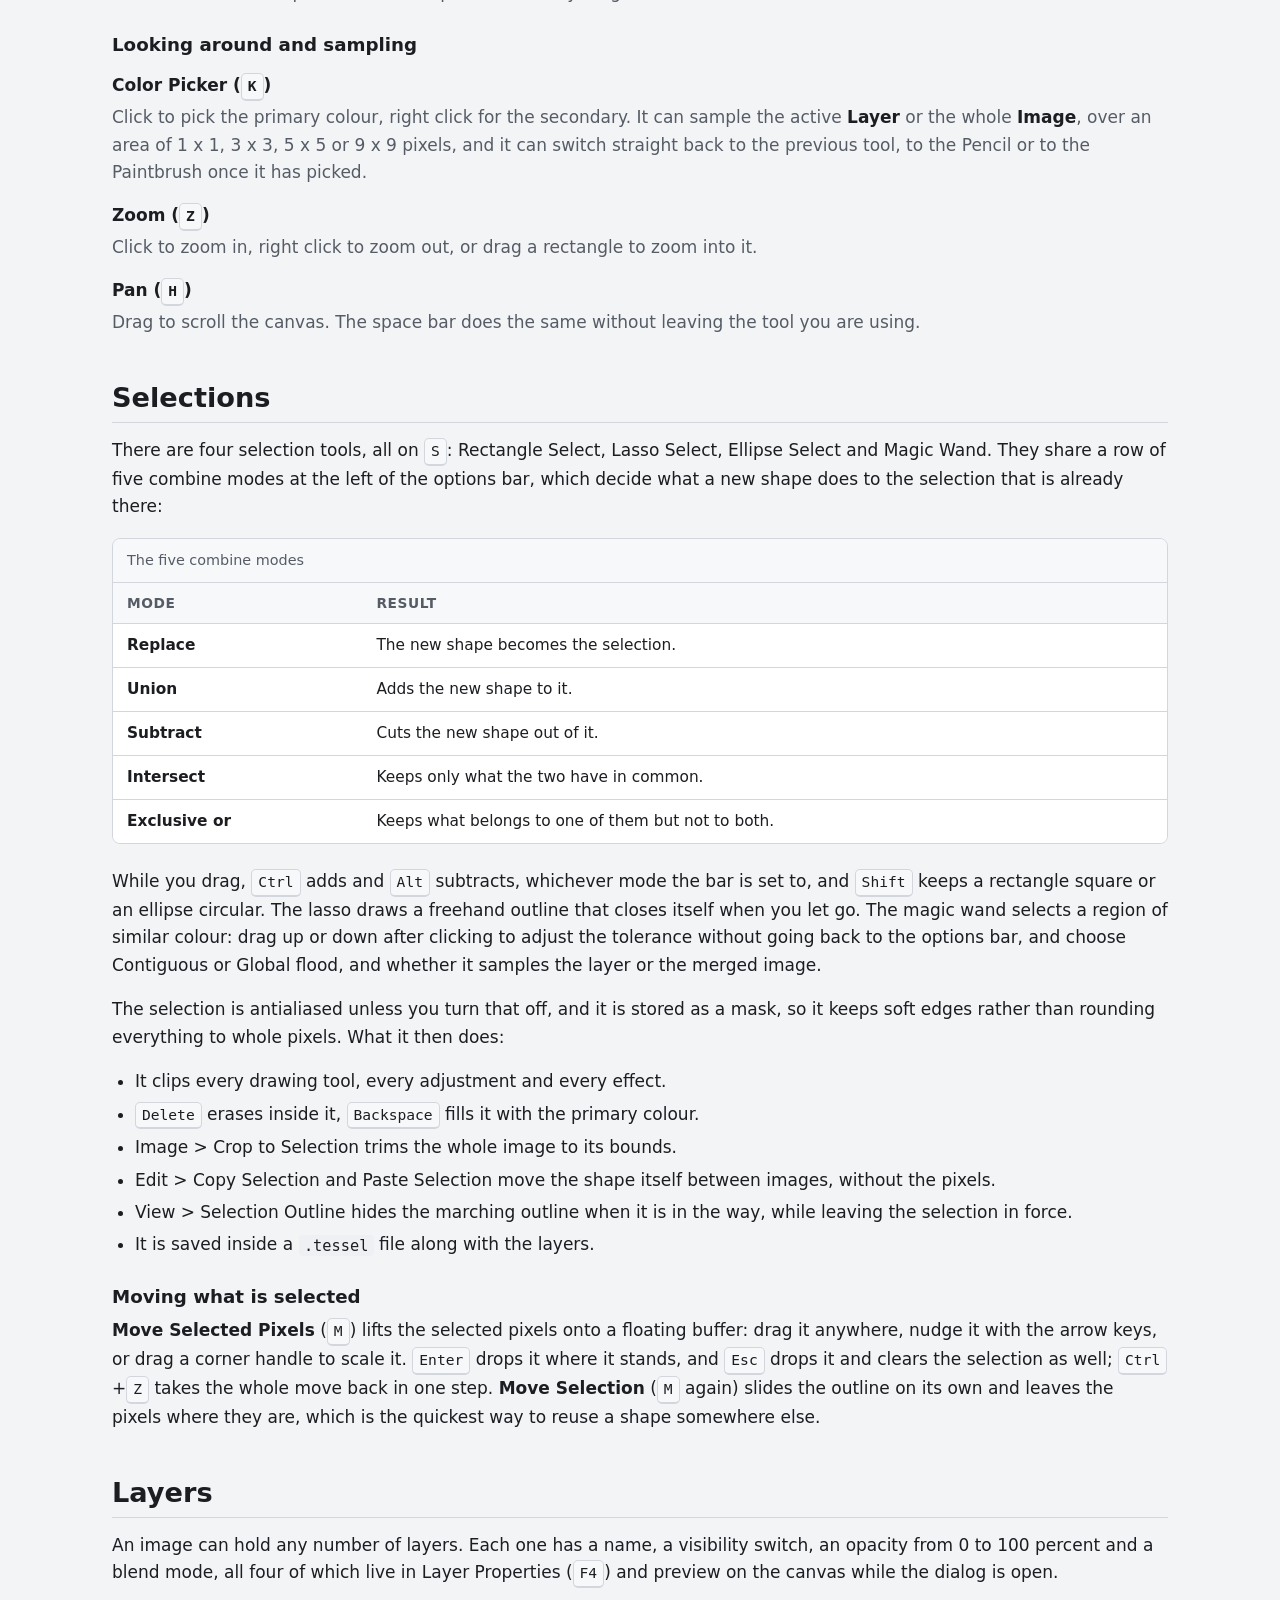
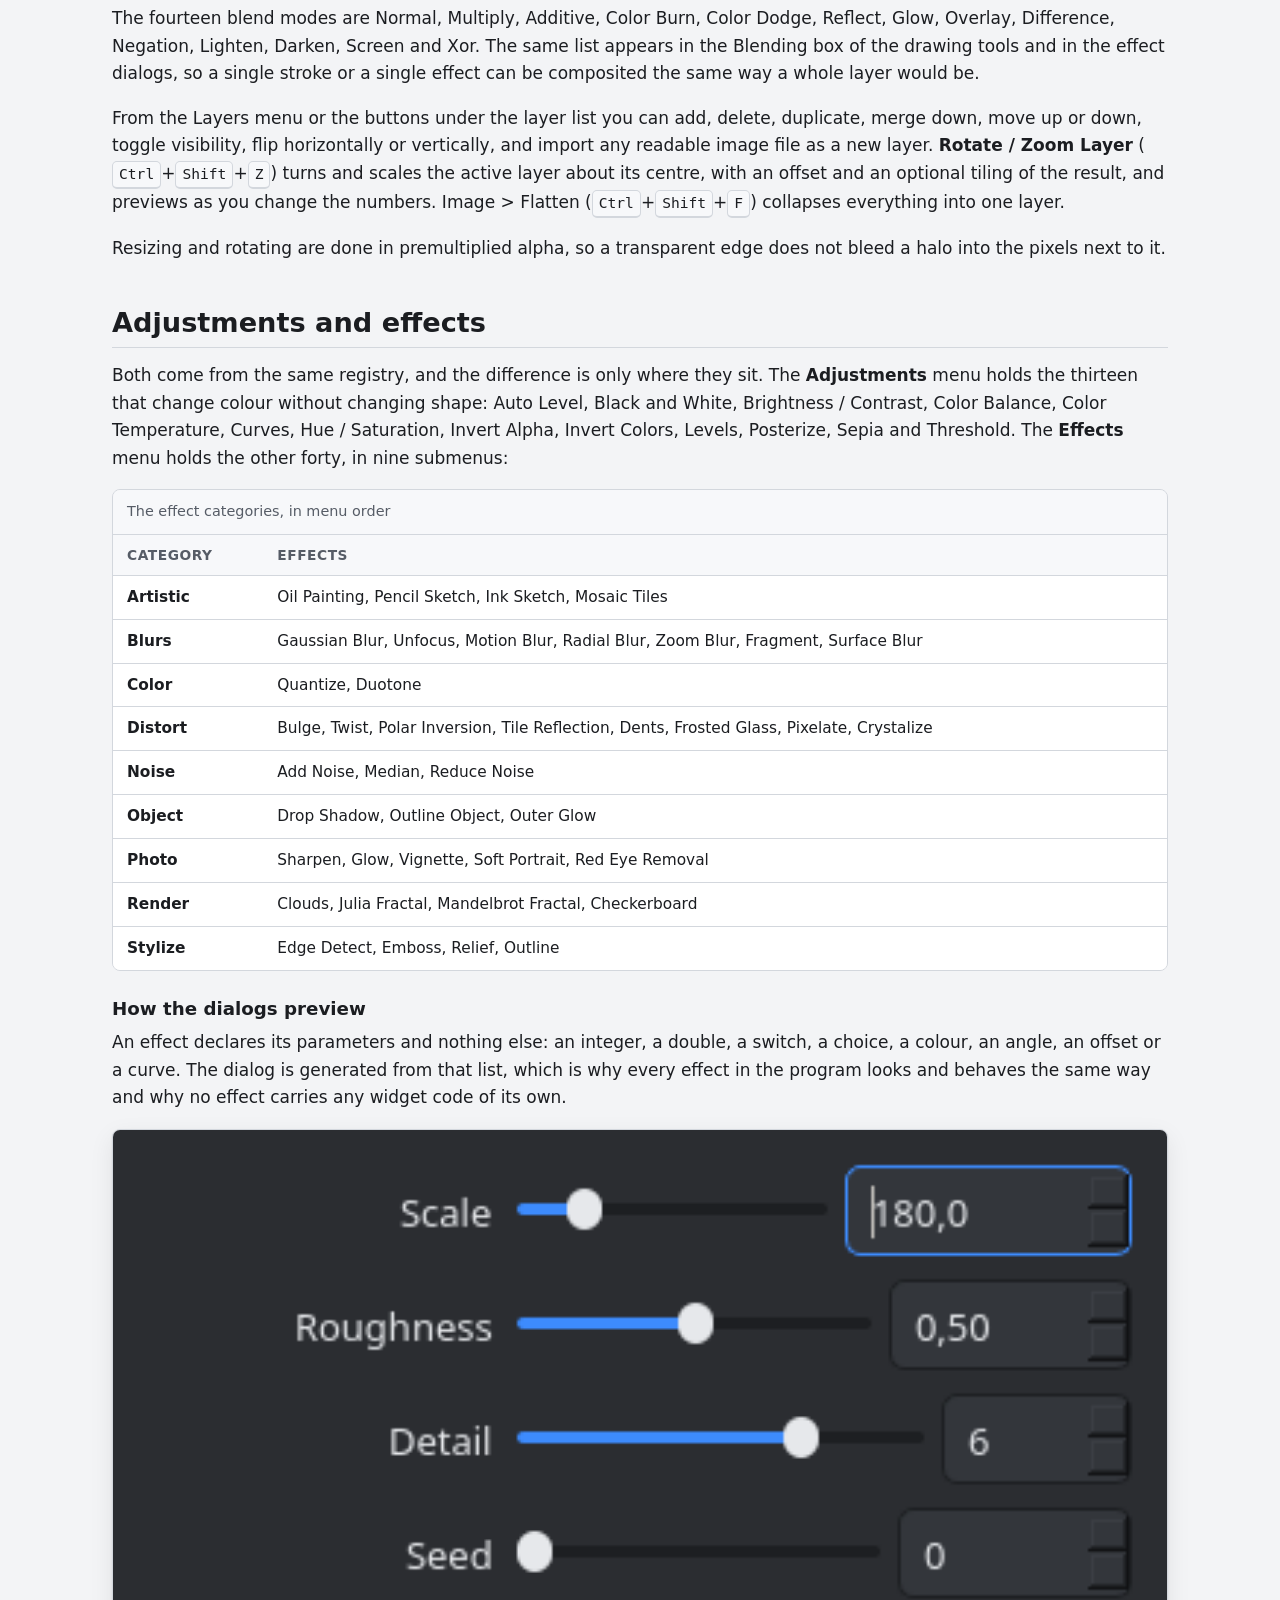
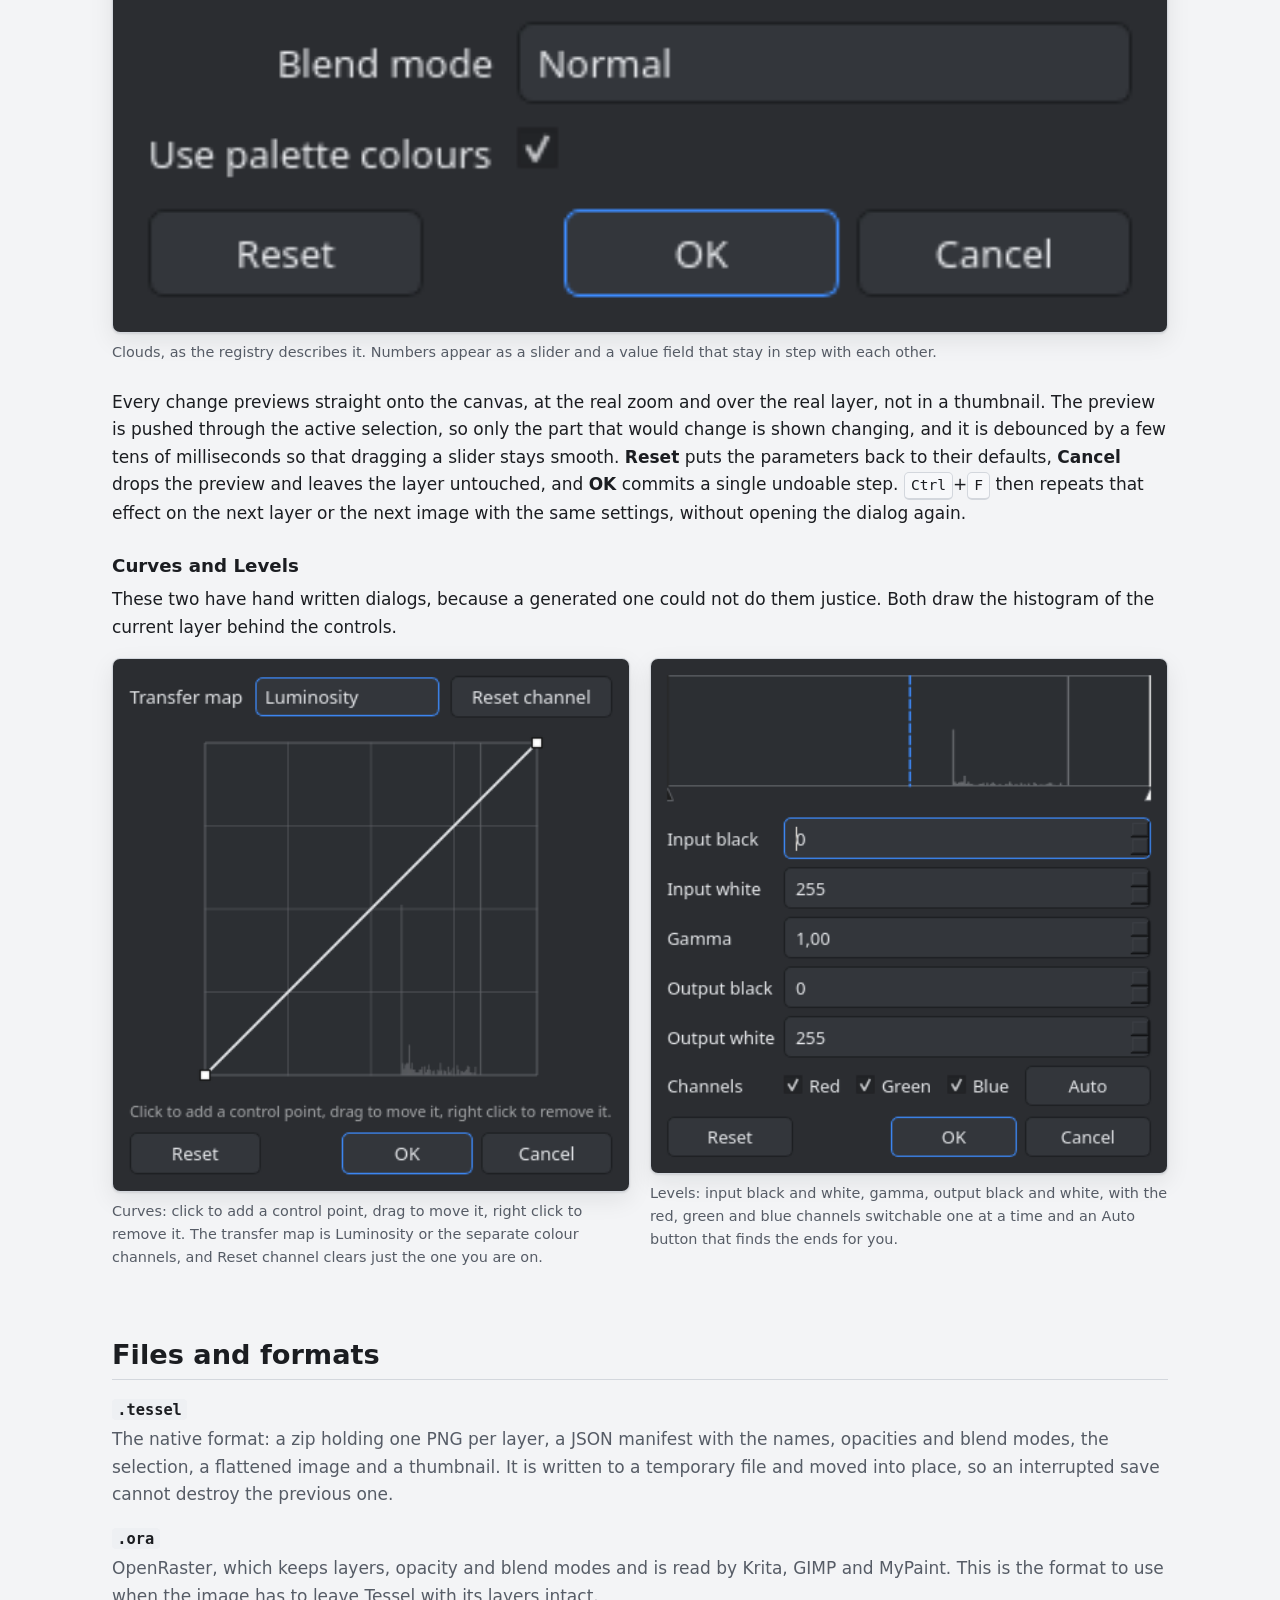
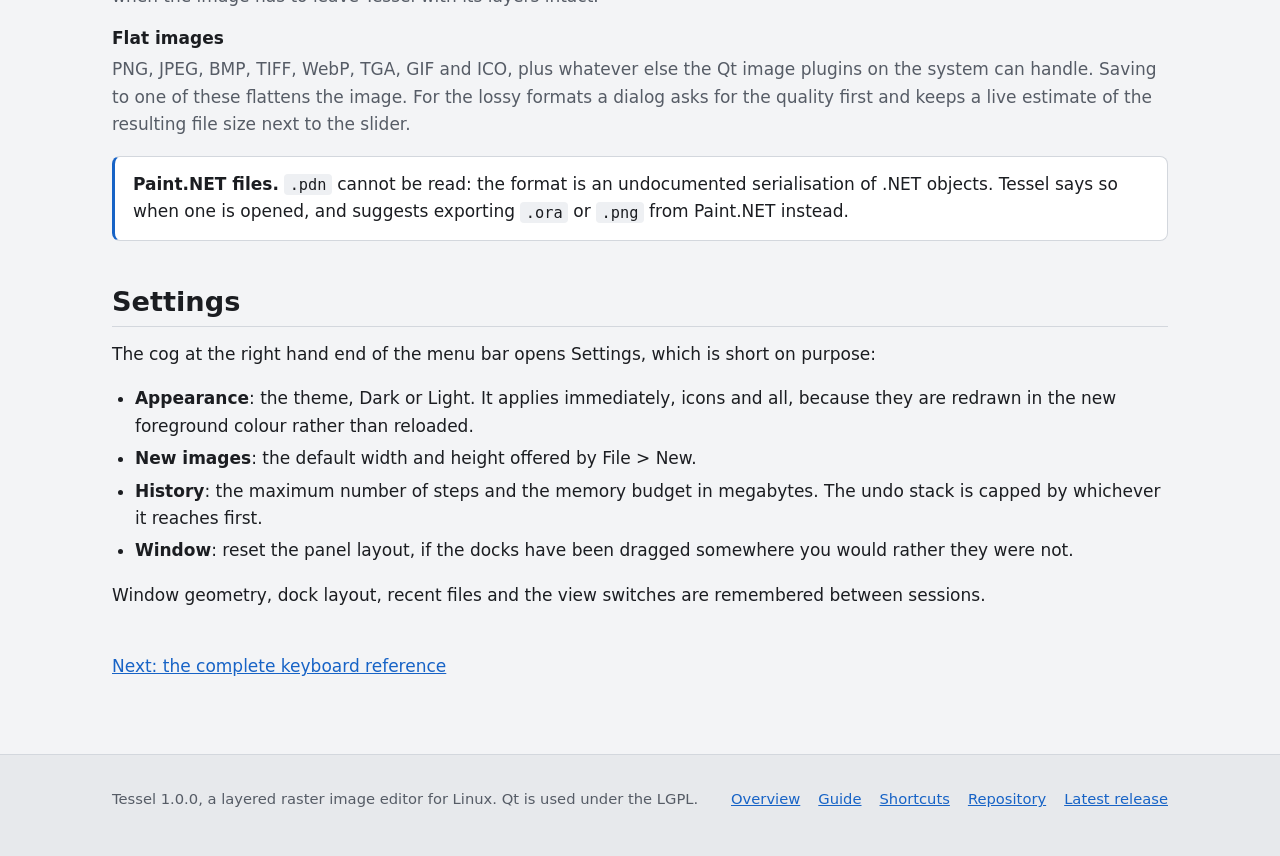
==== commit 8392730e: "Revert "Zoom the canvas with the wheel alone" This reverts commit 68d78347b009fdc1609a292beee4a6c659" ====
--- a/docs/guide.html
+++ b/docs/guide.html
@@ -154,9 +154,8 @@
         the middle mouse button does the same.</li>
       <li><strong>Every drawing tool is clipped to the active selection</strong>, so a
         selection doubles as a stencil.</li>
-      <li>The <strong>wheel</strong> zooms around the pointer, with or without
-        <kbd>Ctrl</kbd>. <kbd>Shift</kbd> and the wheel scroll sideways, and the middle button,
-        the space bar or the scroll bars move the view.</li>
+      <li><kbd>Ctrl</kbd> and the <strong>wheel</strong> zoom around the pointer; the wheel on
+        its own scrolls.</li>
       <li>Most tools carry an <strong>Opacity</strong> percentage, an
         <strong>Antialiasing</strong> switch and a <strong>Blending</strong> box holding the
         same fourteen blend modes the layers use, so a stroke can be multiplied or screened
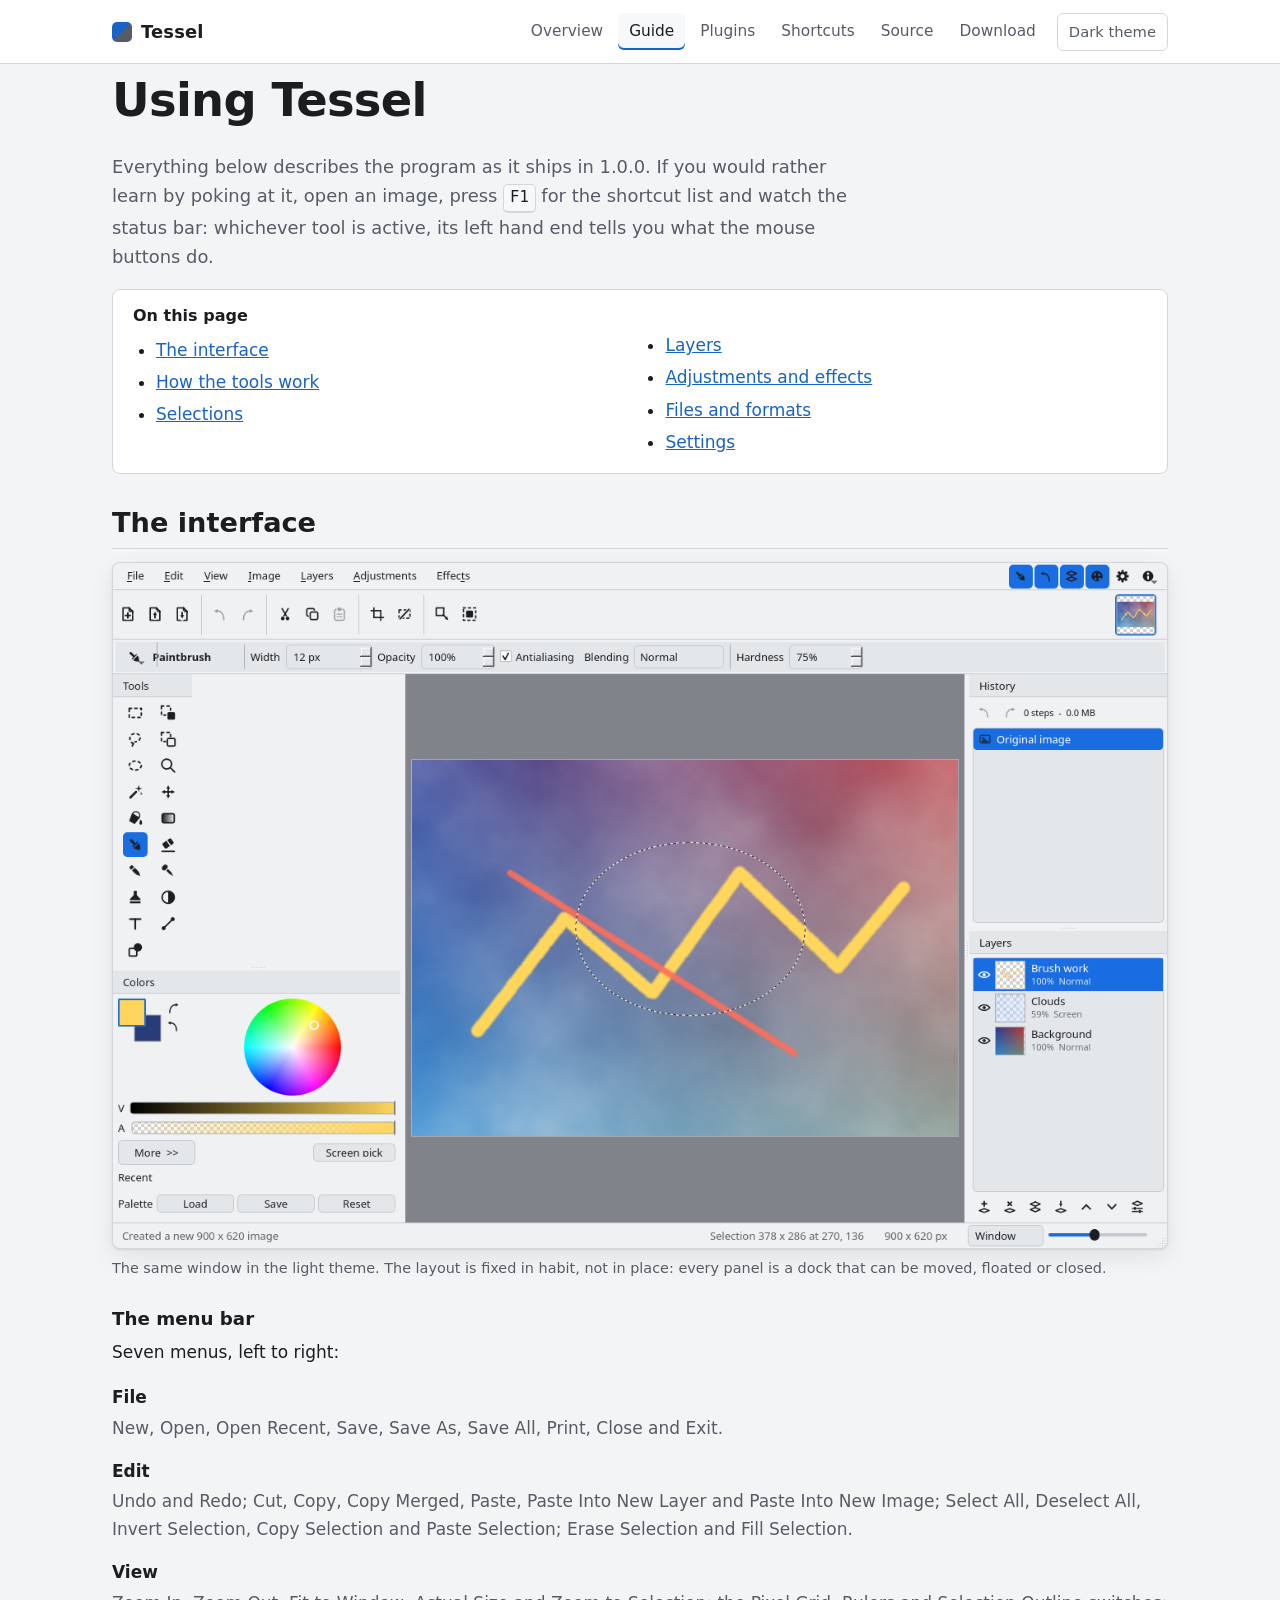
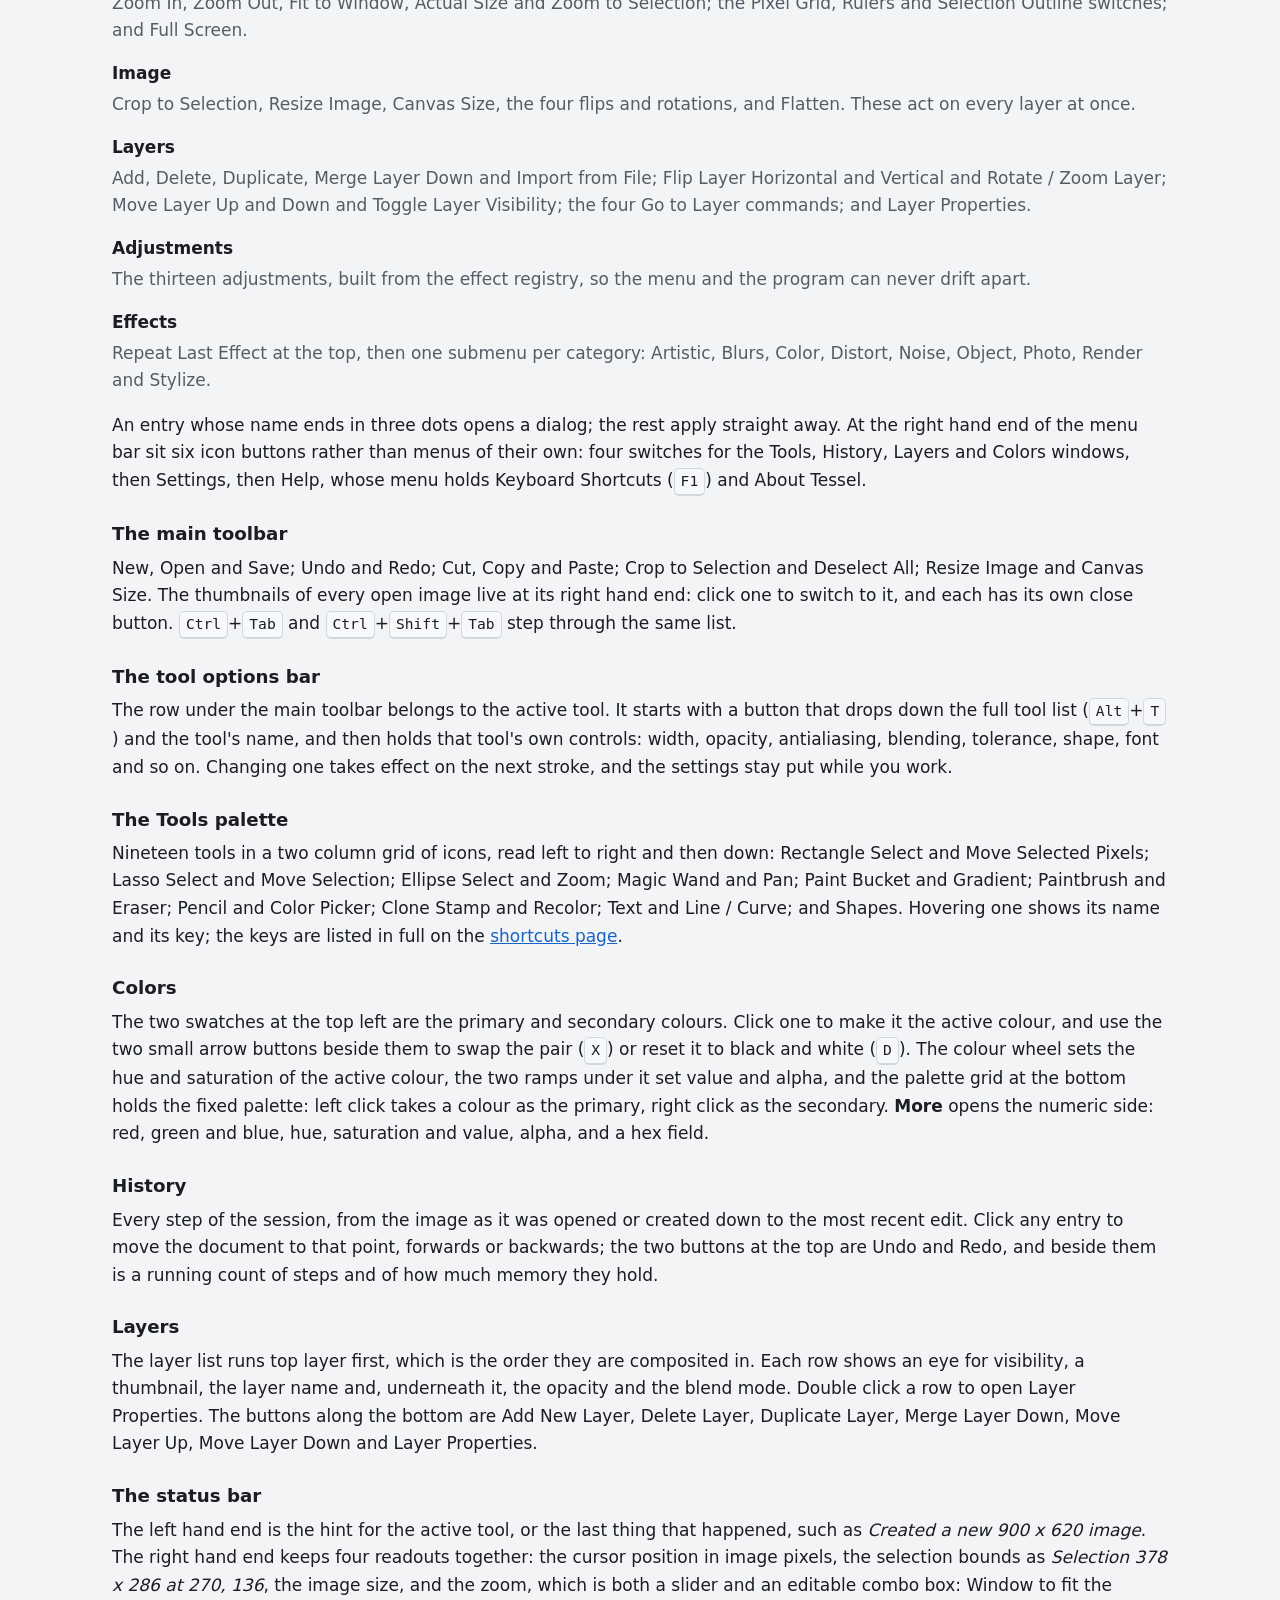
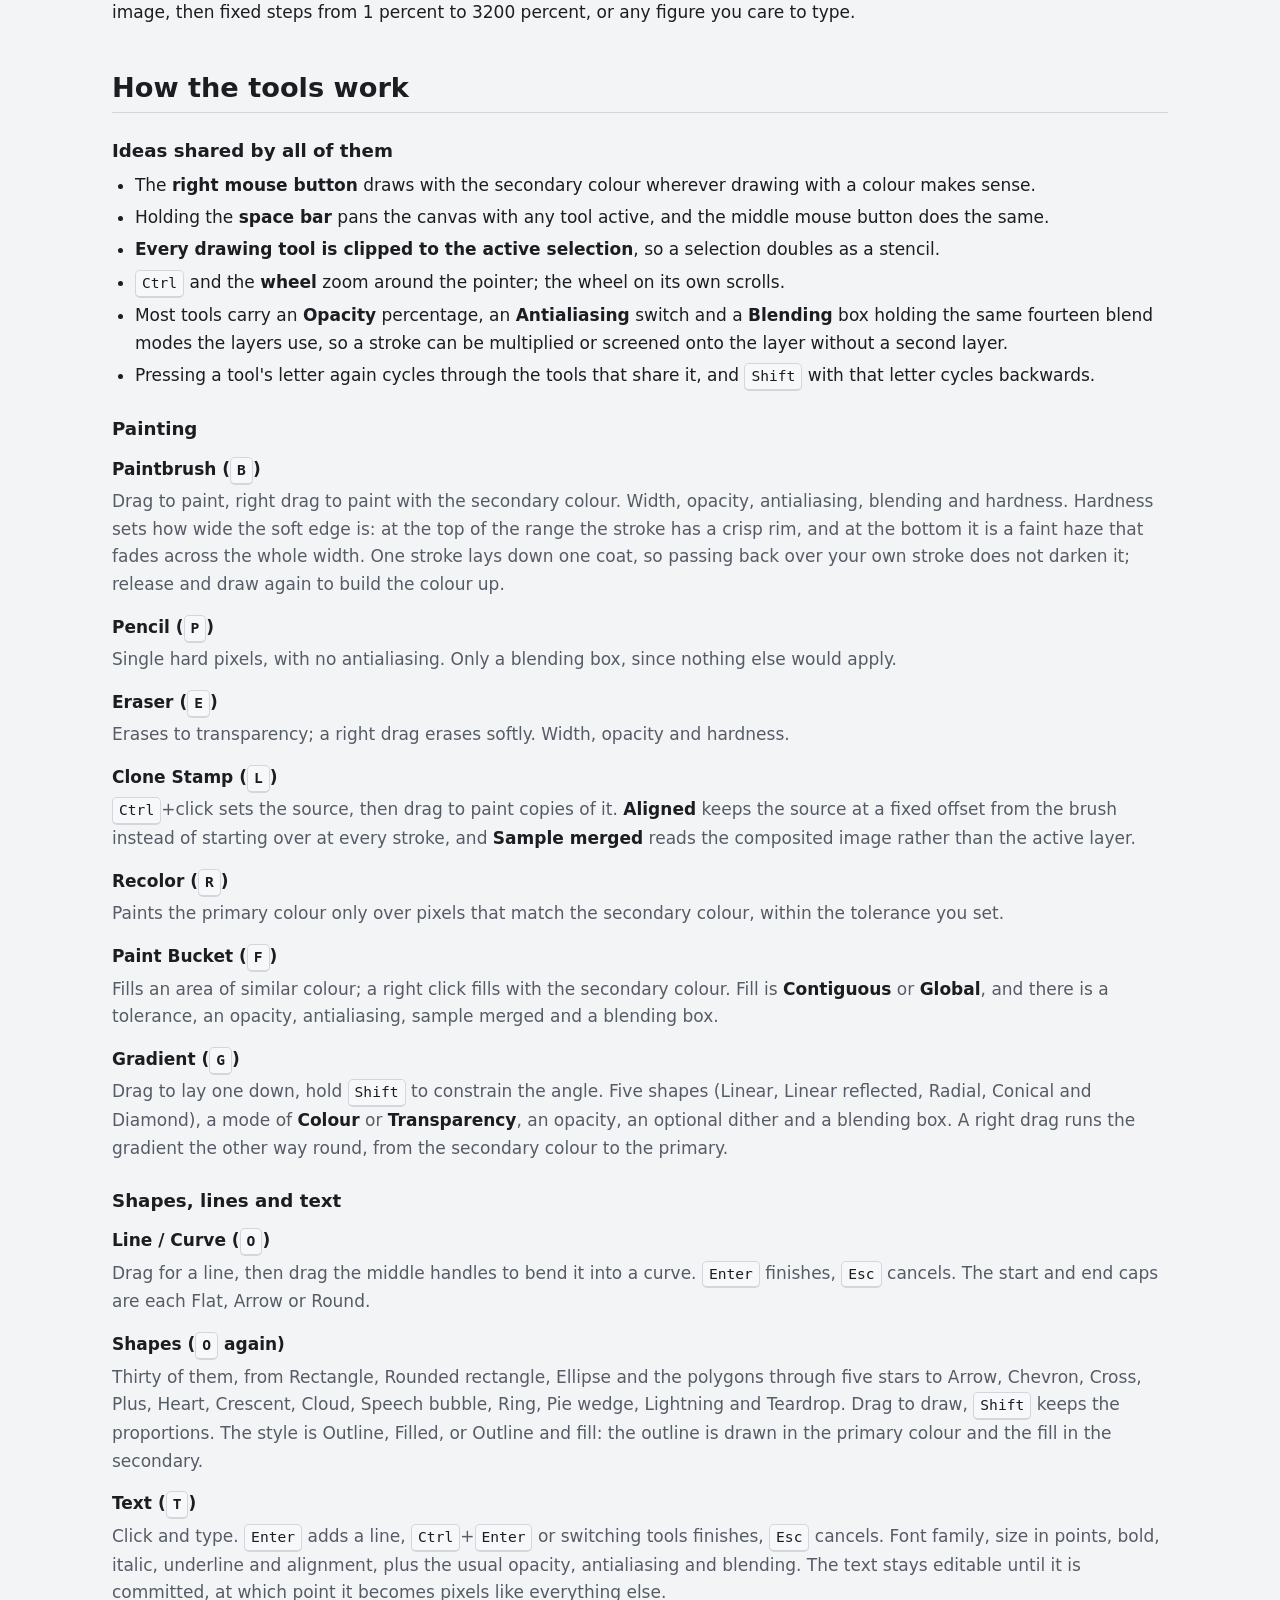
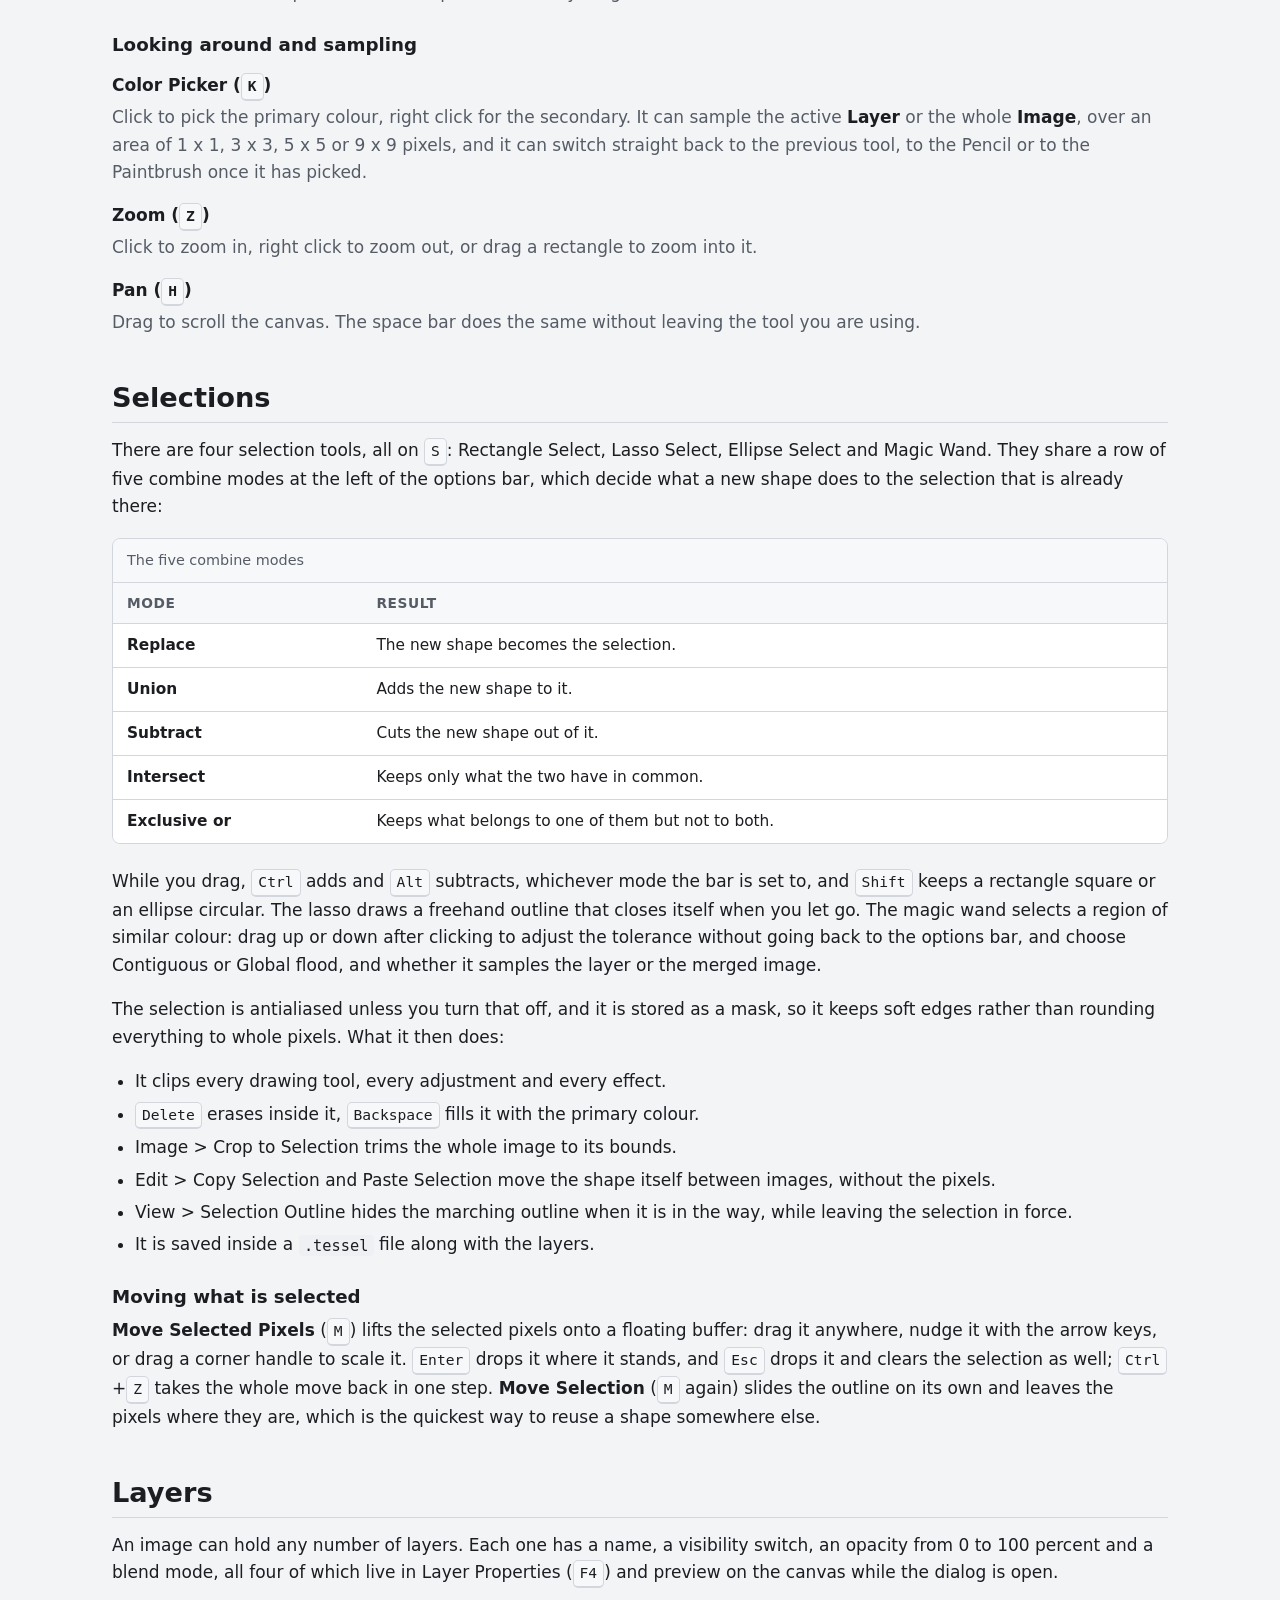
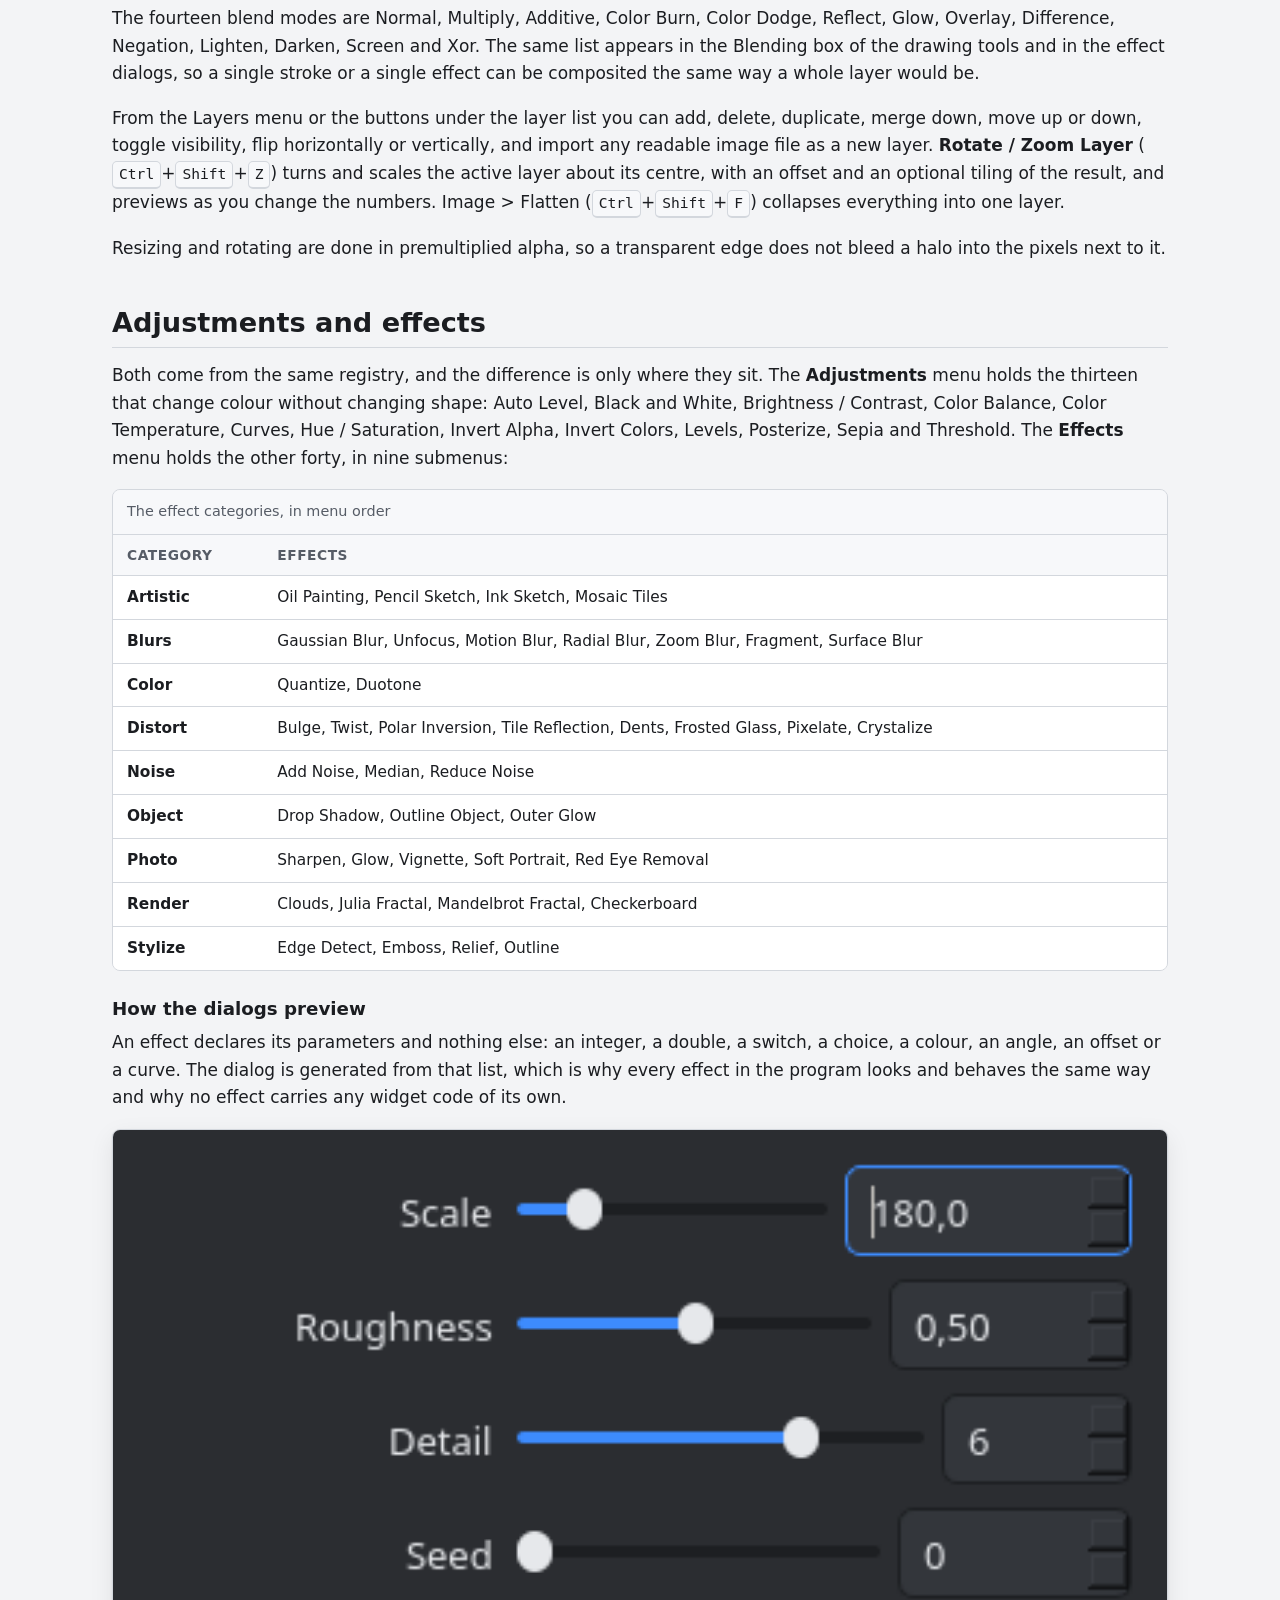
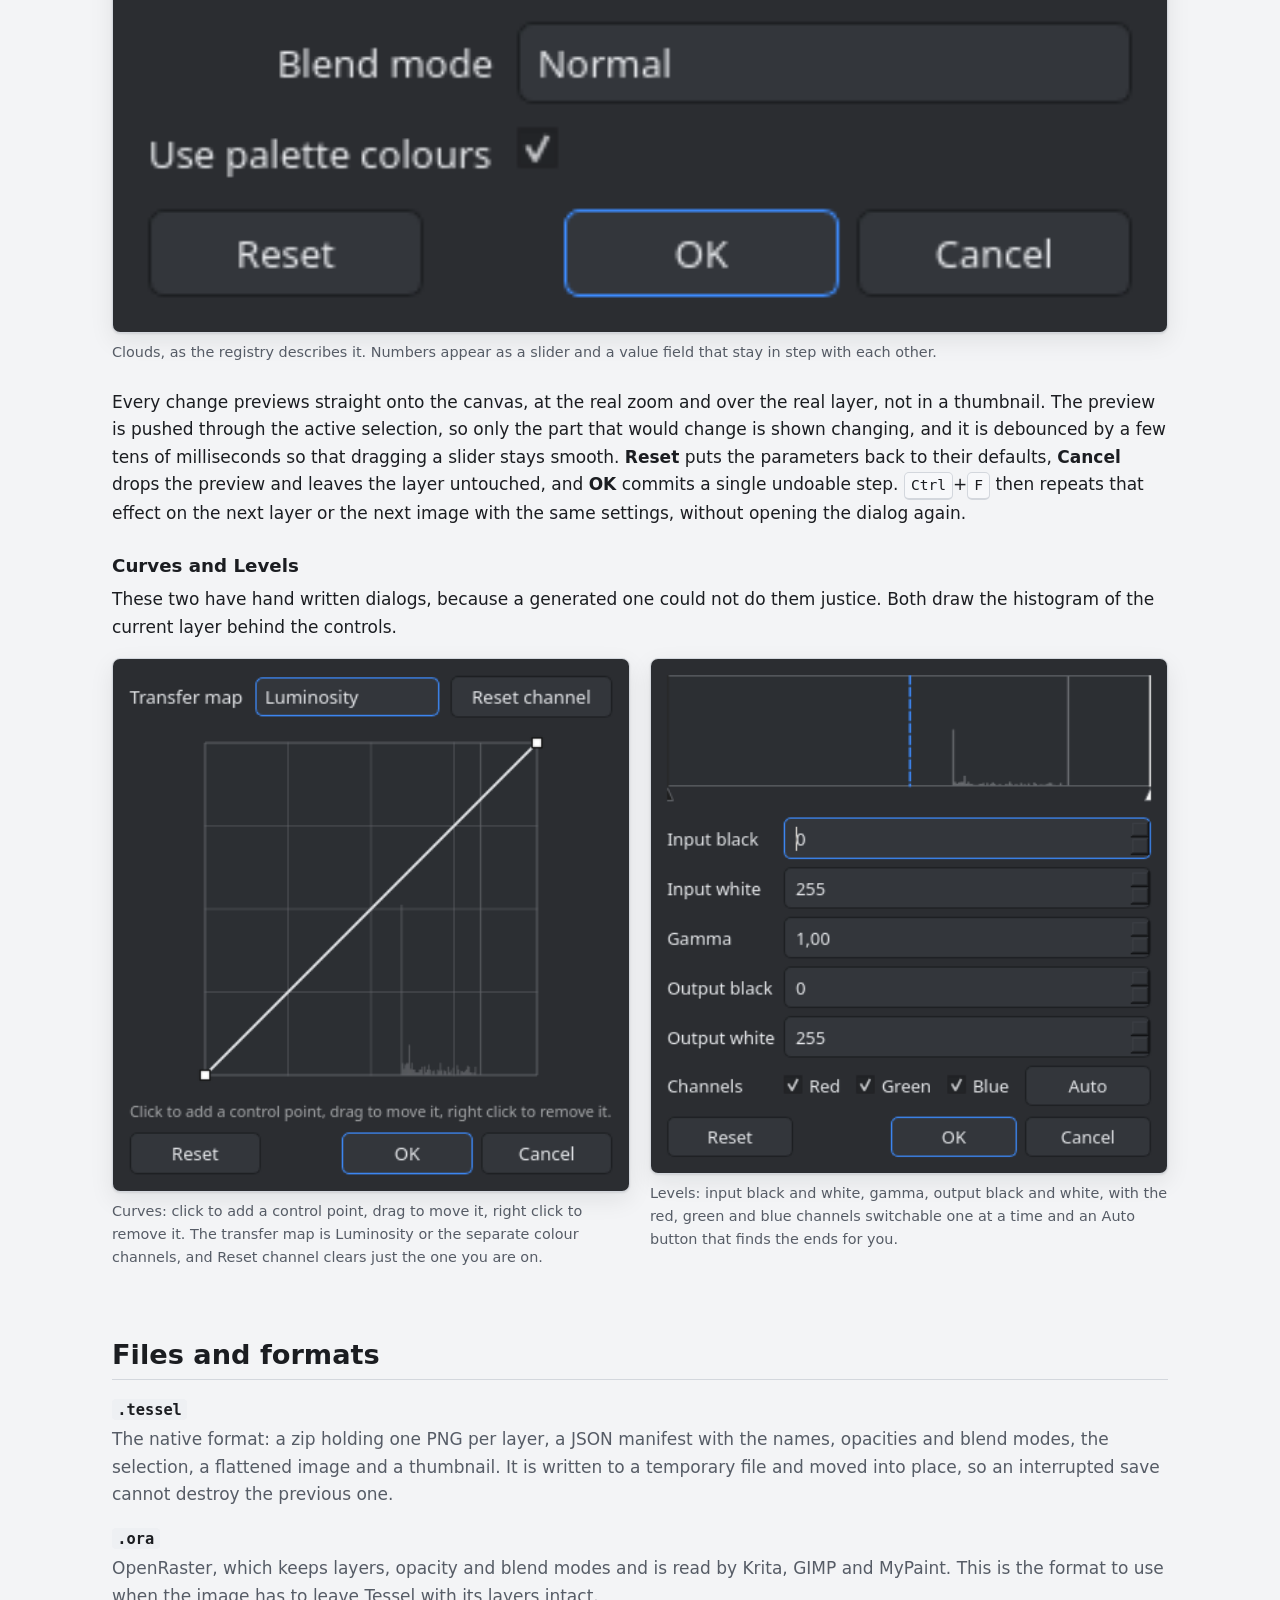
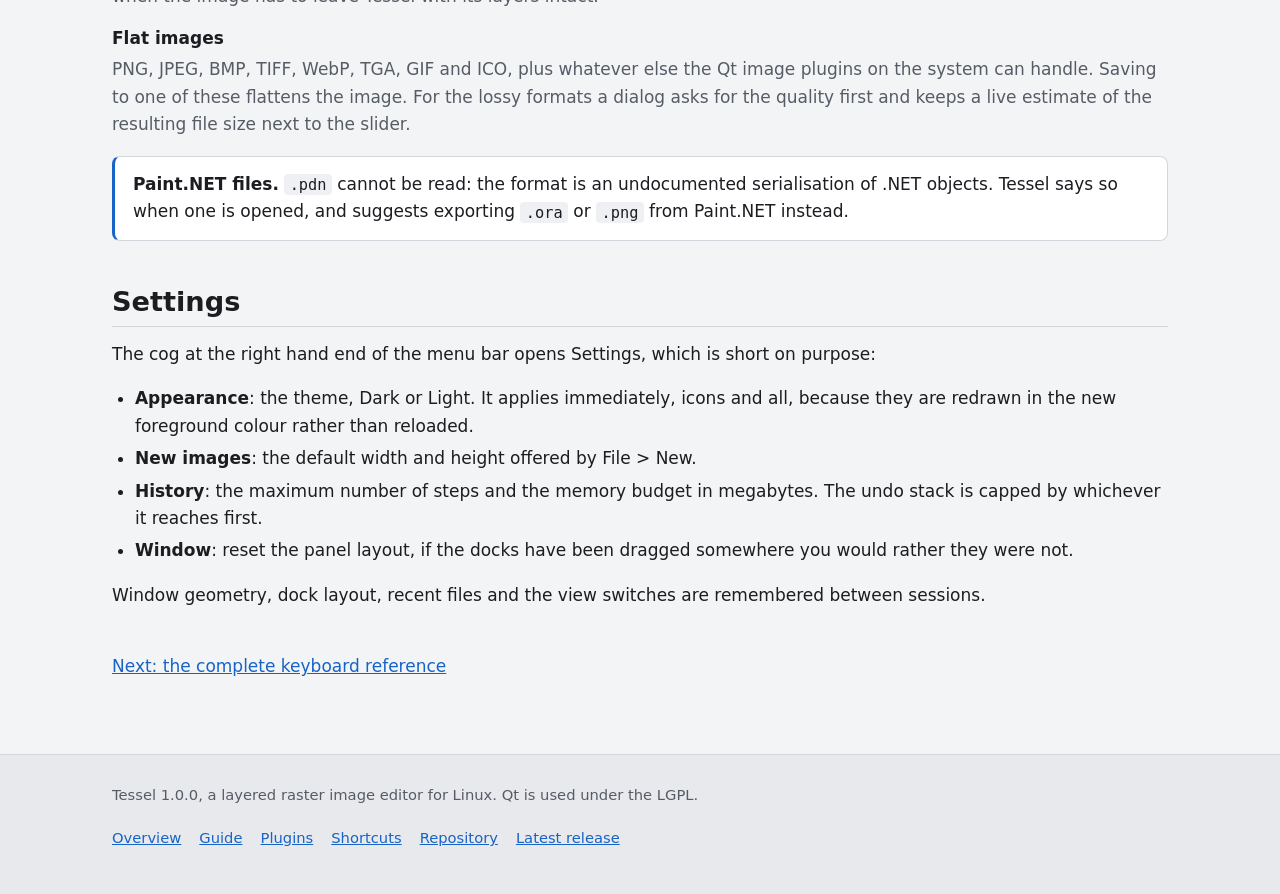
==== commit 6751b0e1: "Load effects from plugins at startup Effects no longer have to be built into the program. A plugin i" ====
--- a/docs/guide.html
+++ b/docs/guide.html
@@ -19,6 +19,7 @@
       <ul>
         <li><a href="index.html">Overview</a></li>
         <li><a href="guide.html" aria-current="page">Guide</a></li>
+        <li><a href="plugins.html">Plugins</a></li>
         <li><a href="shortcuts.html">Shortcuts</a></li>
         <li><a href="https://github.com/ExPikaPaka/tessel">Source</a></li>
         <li><a href="https://github.com/ExPikaPaka/tessel/releases/latest">Download</a></li>
@@ -432,6 +433,7 @@
     <ul>
       <li><a href="index.html">Overview</a></li>
       <li><a href="guide.html">Guide</a></li>
+      <li><a href="plugins.html">Plugins</a></li>
       <li><a href="shortcuts.html">Shortcuts</a></li>
       <li><a href="https://github.com/ExPikaPaka/tessel">Repository</a></li>
       <li><a href="https://github.com/ExPikaPaka/tessel/releases/latest">Latest release</a></li>
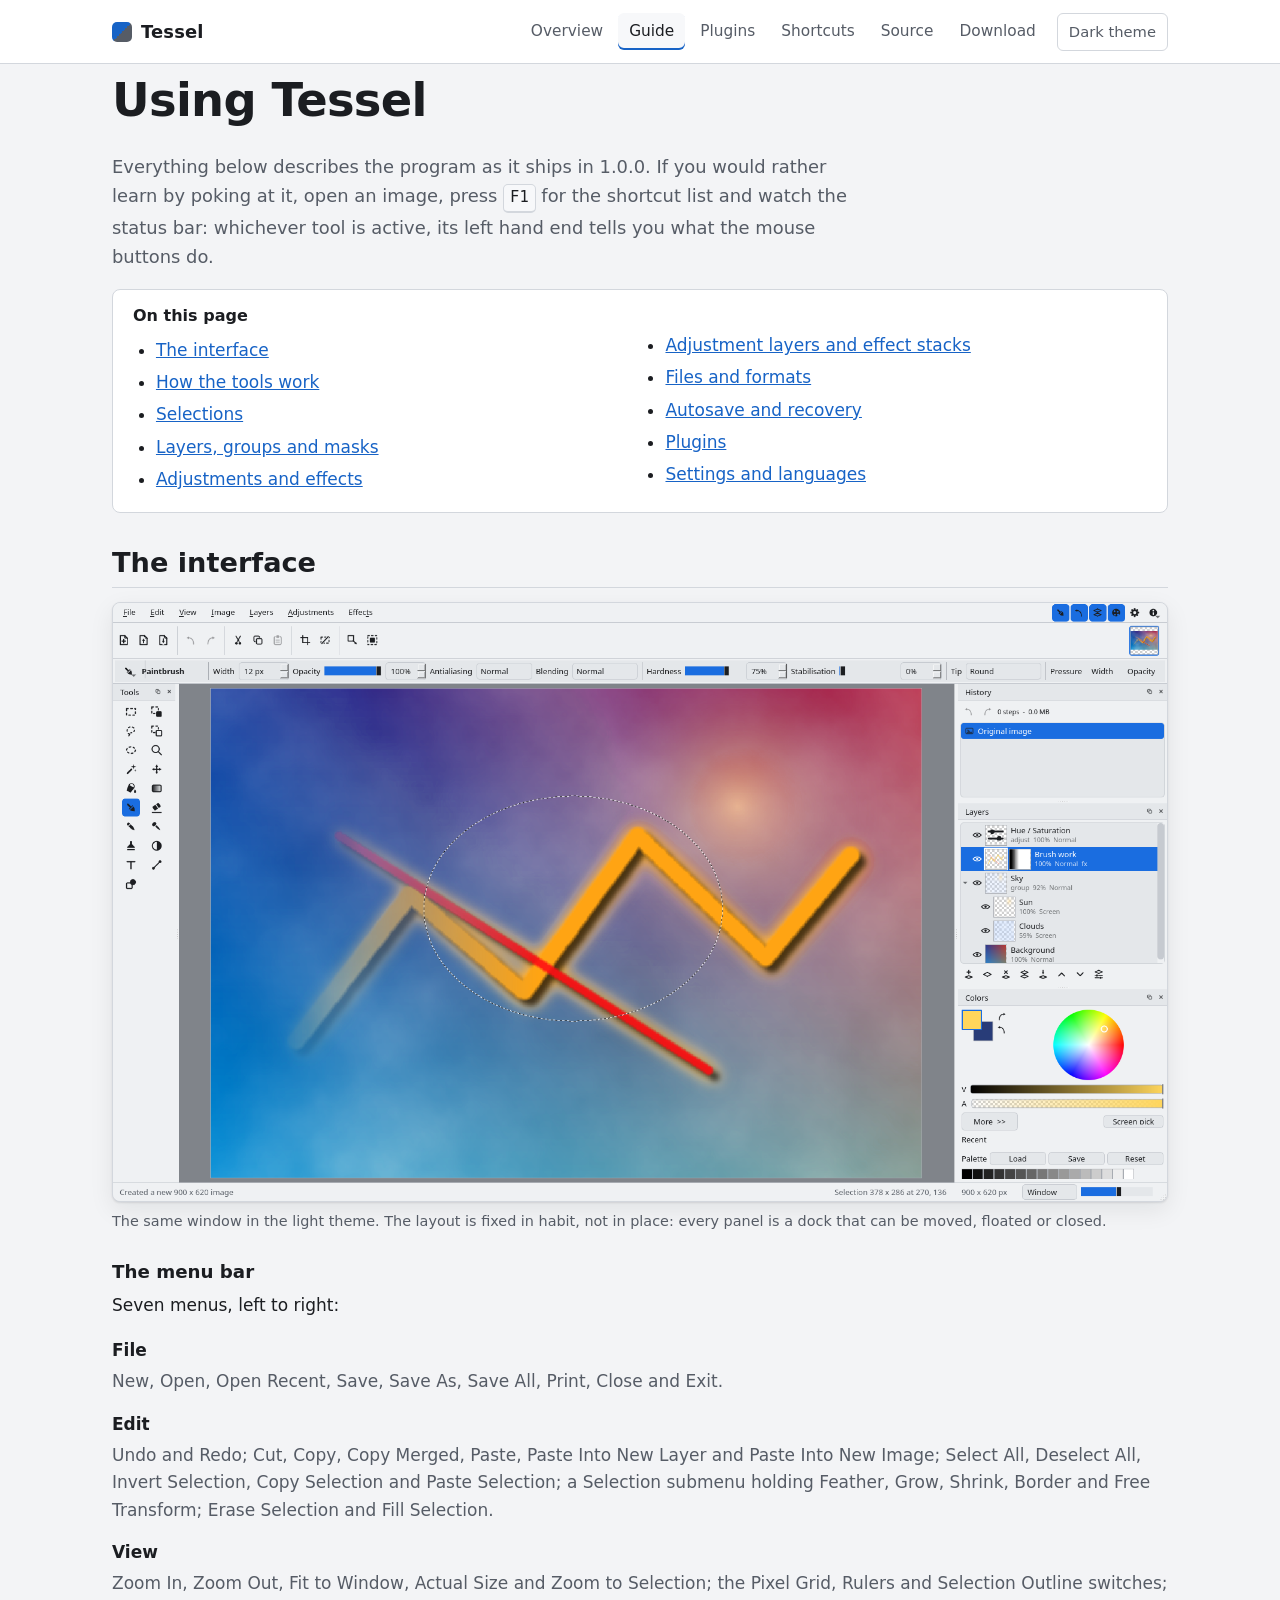
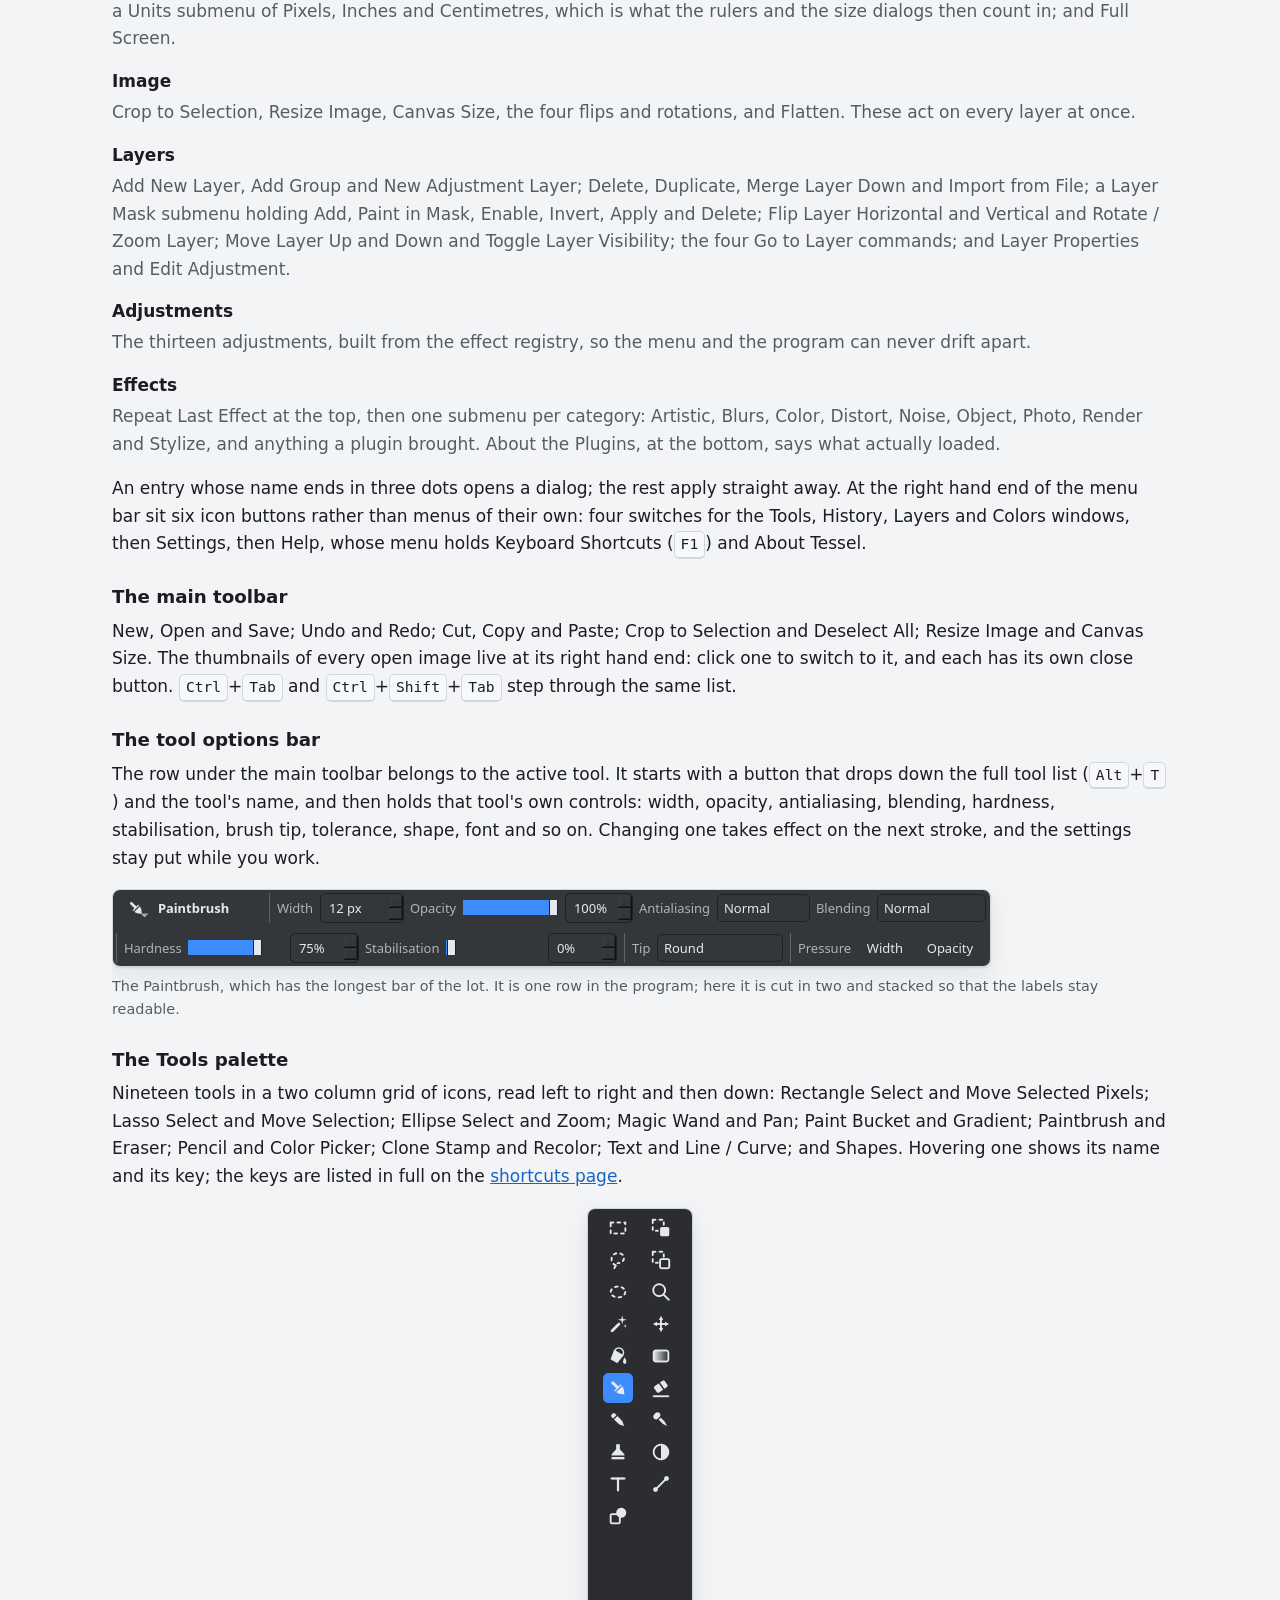
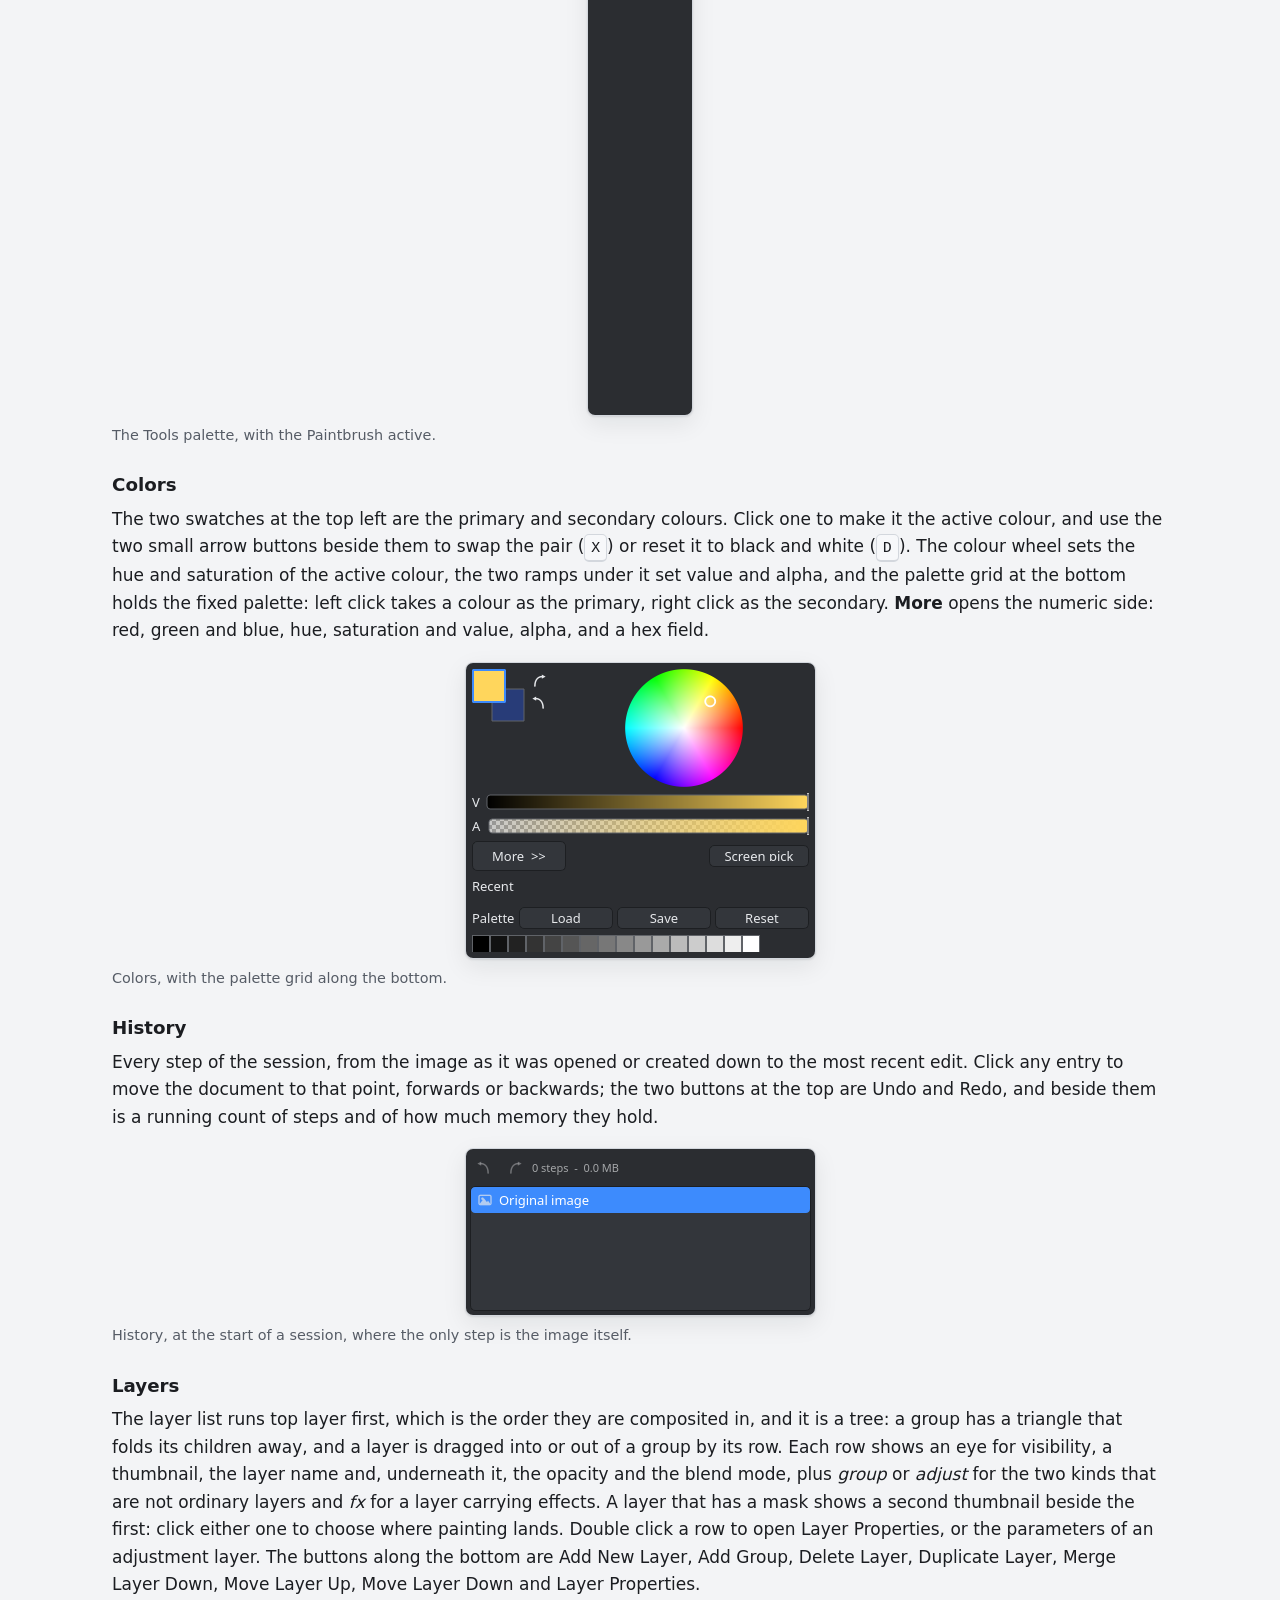
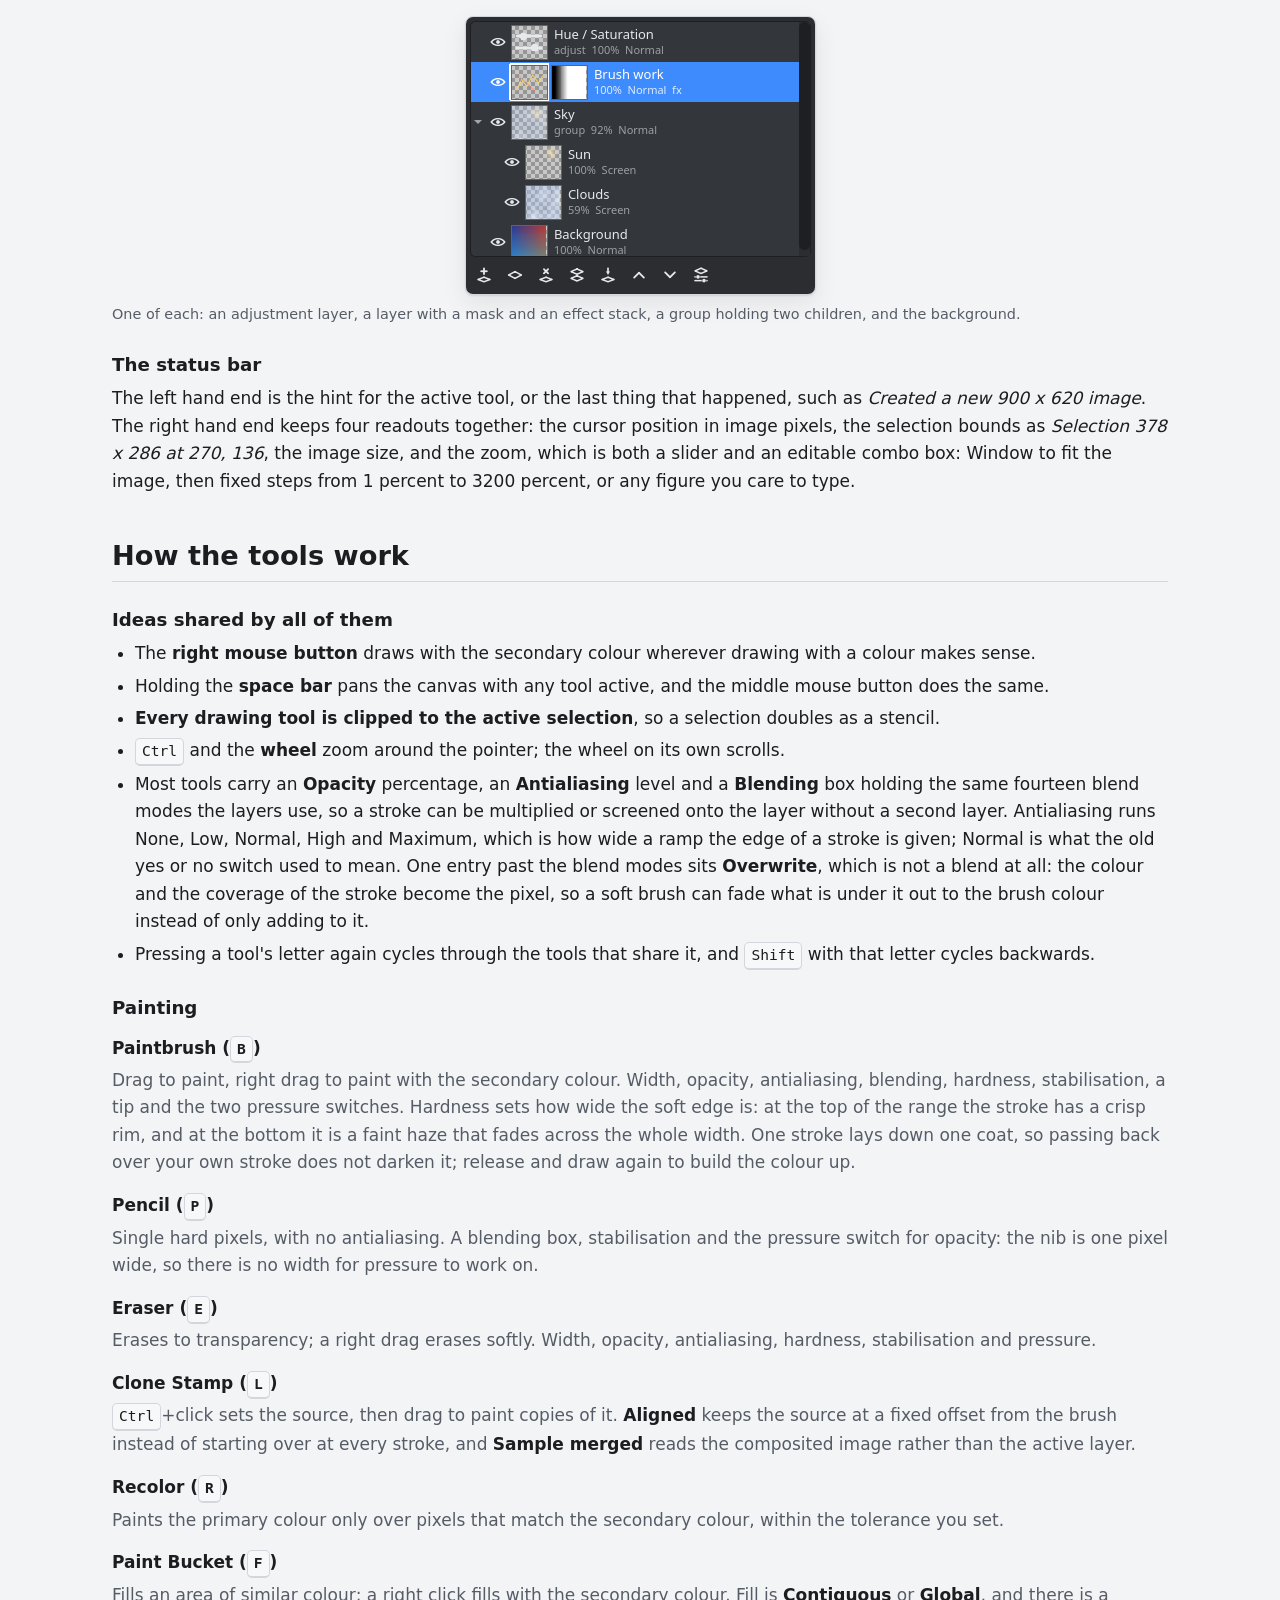
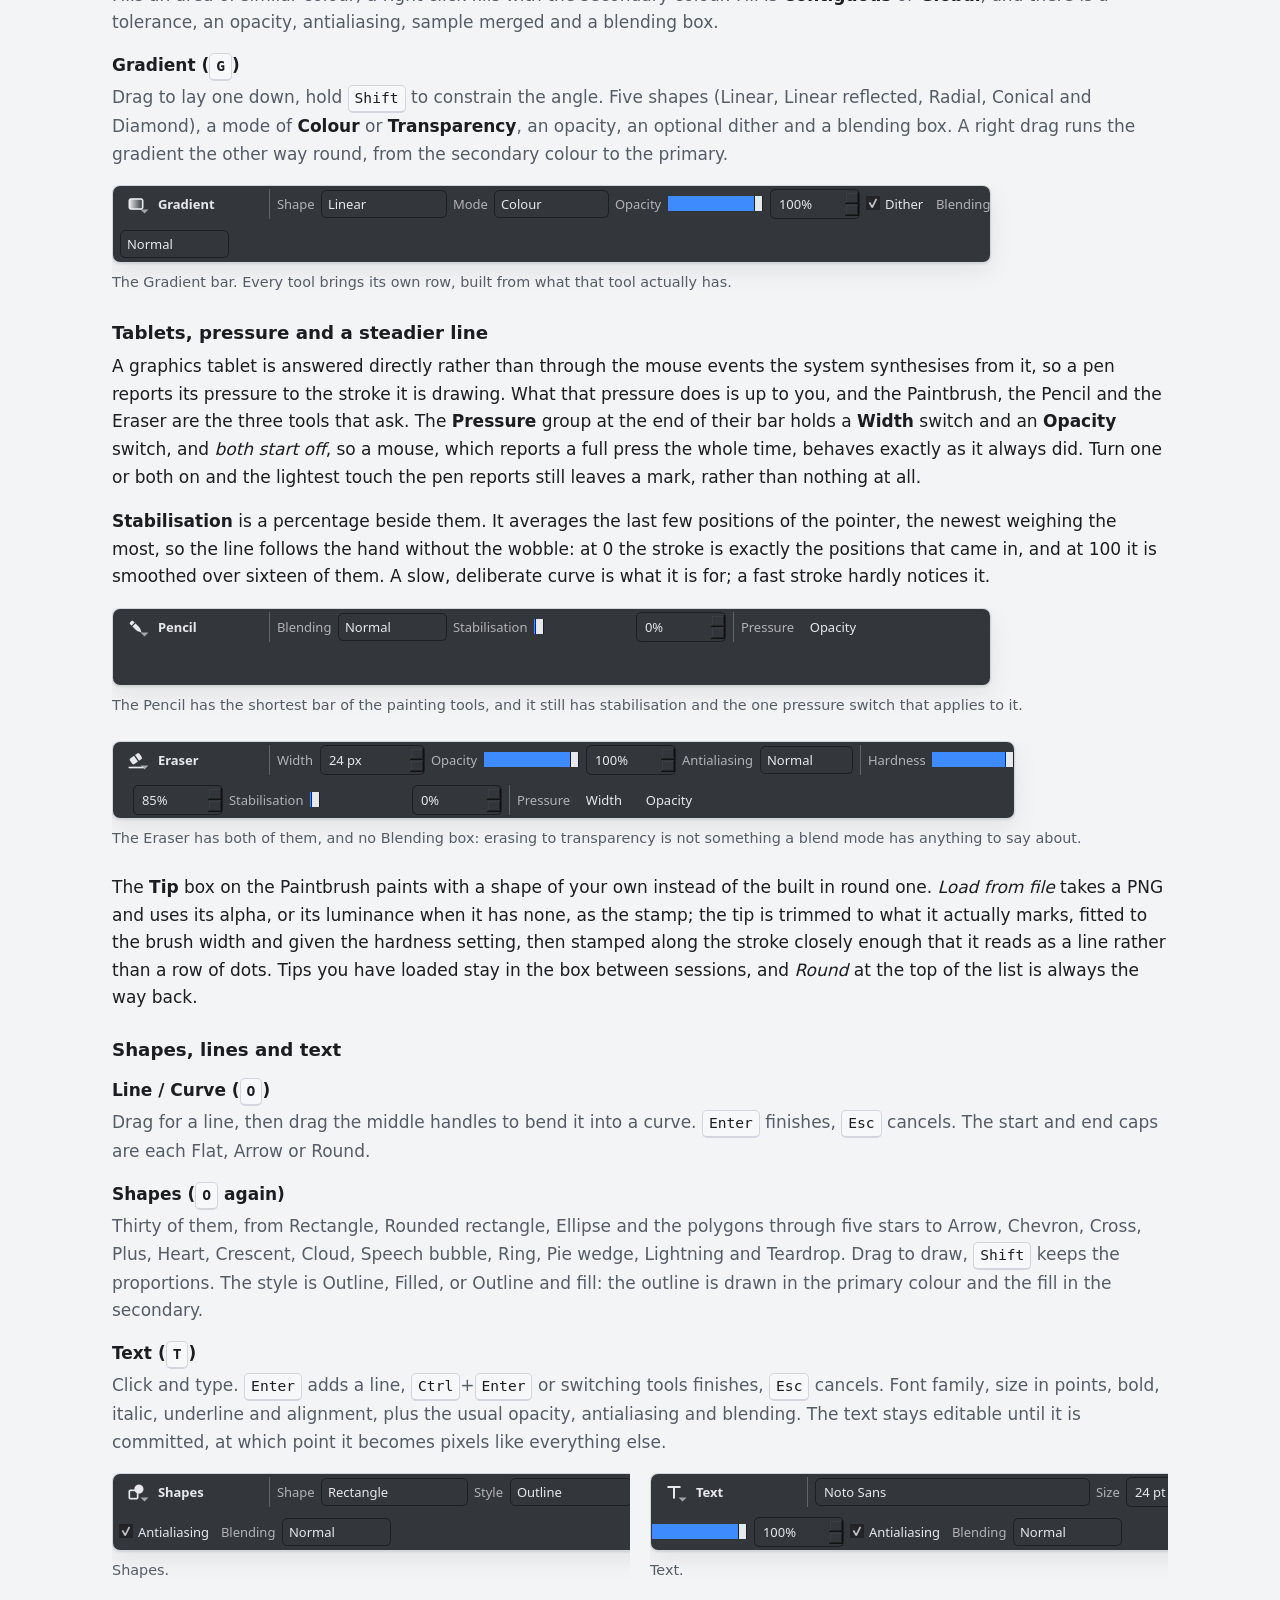
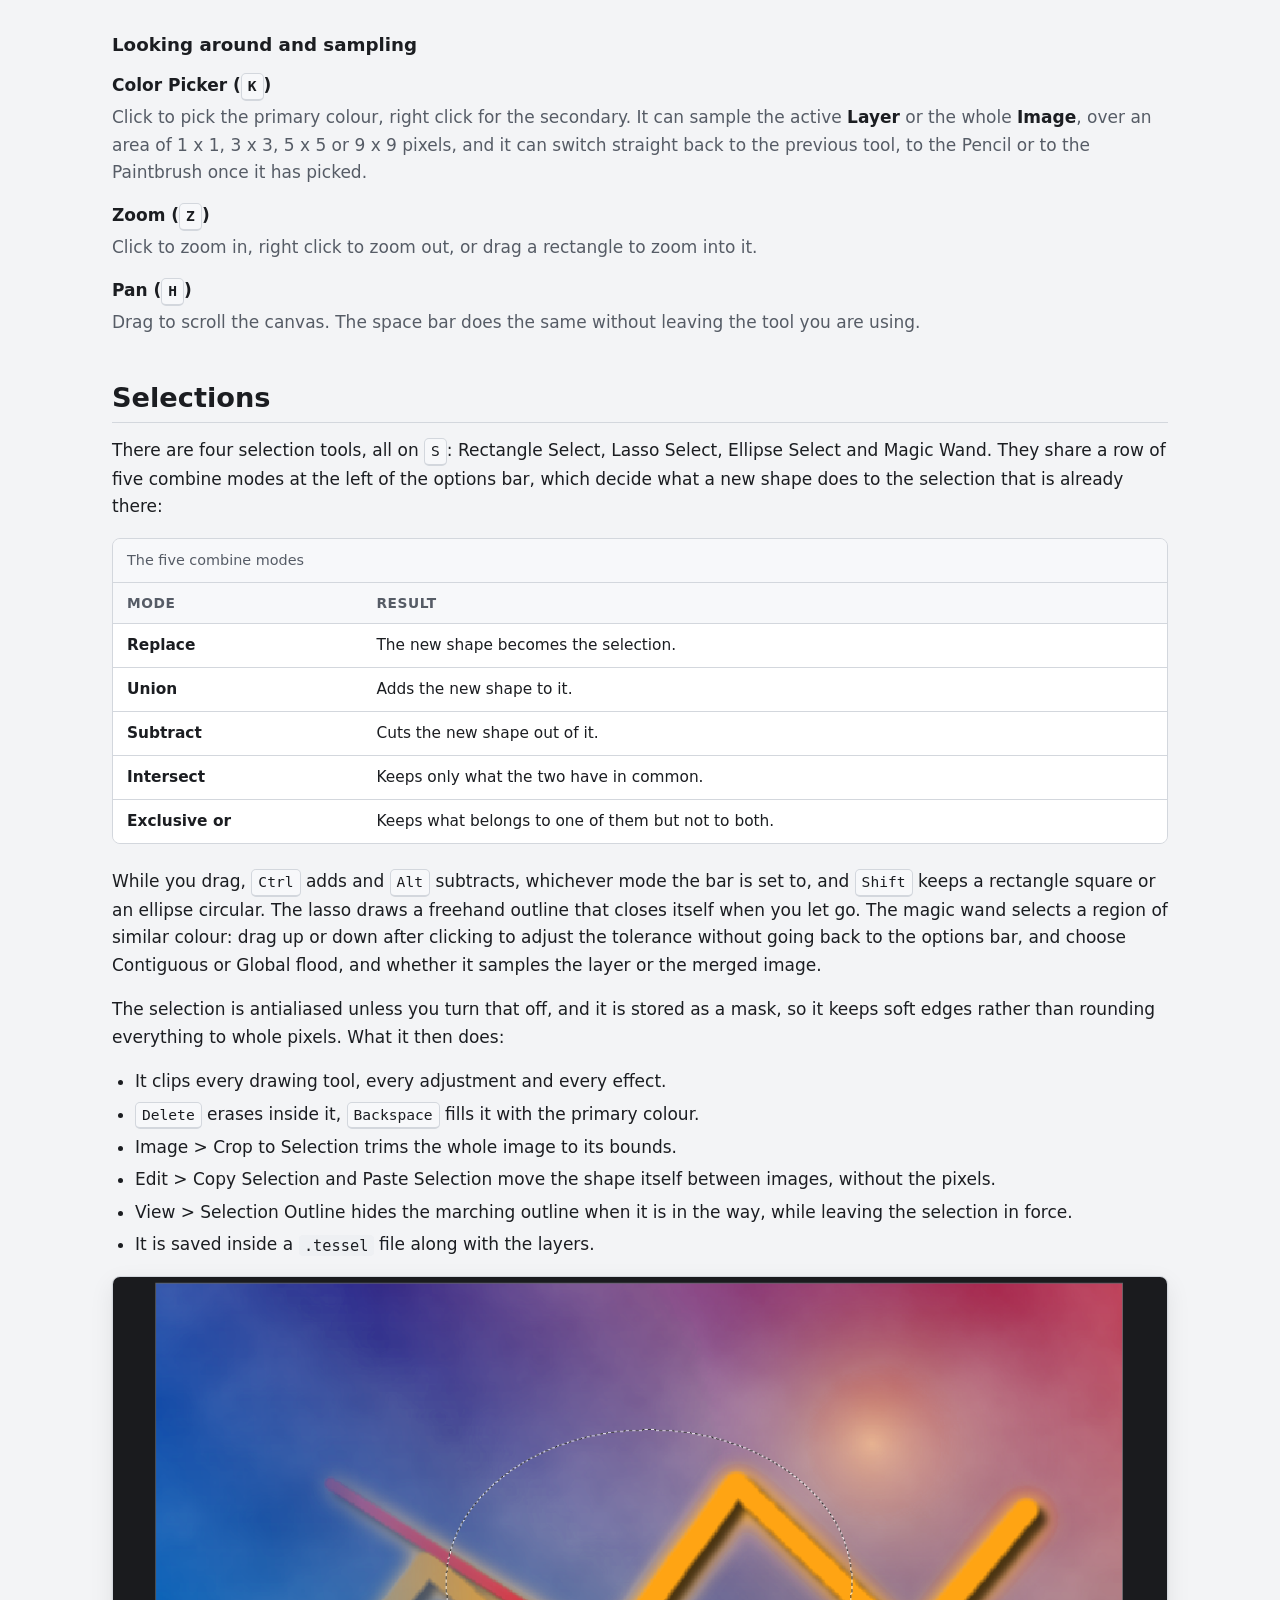
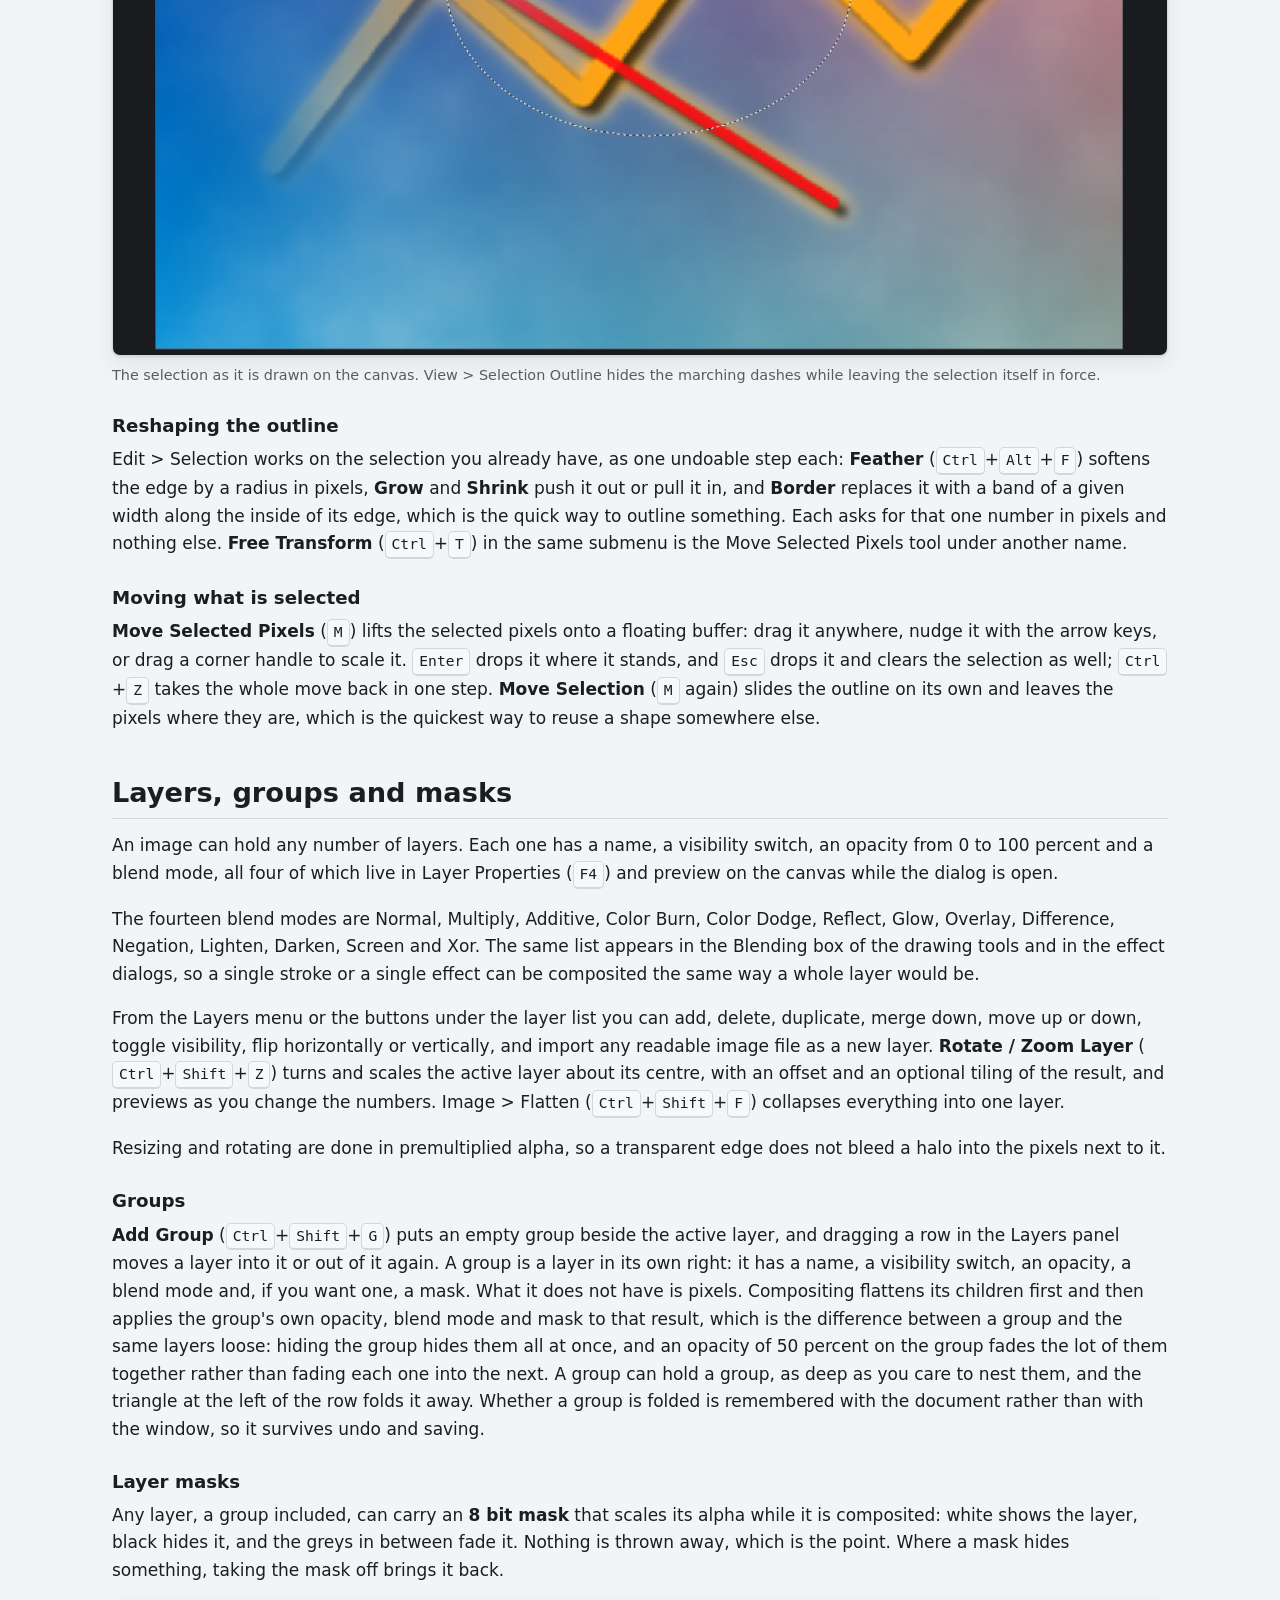
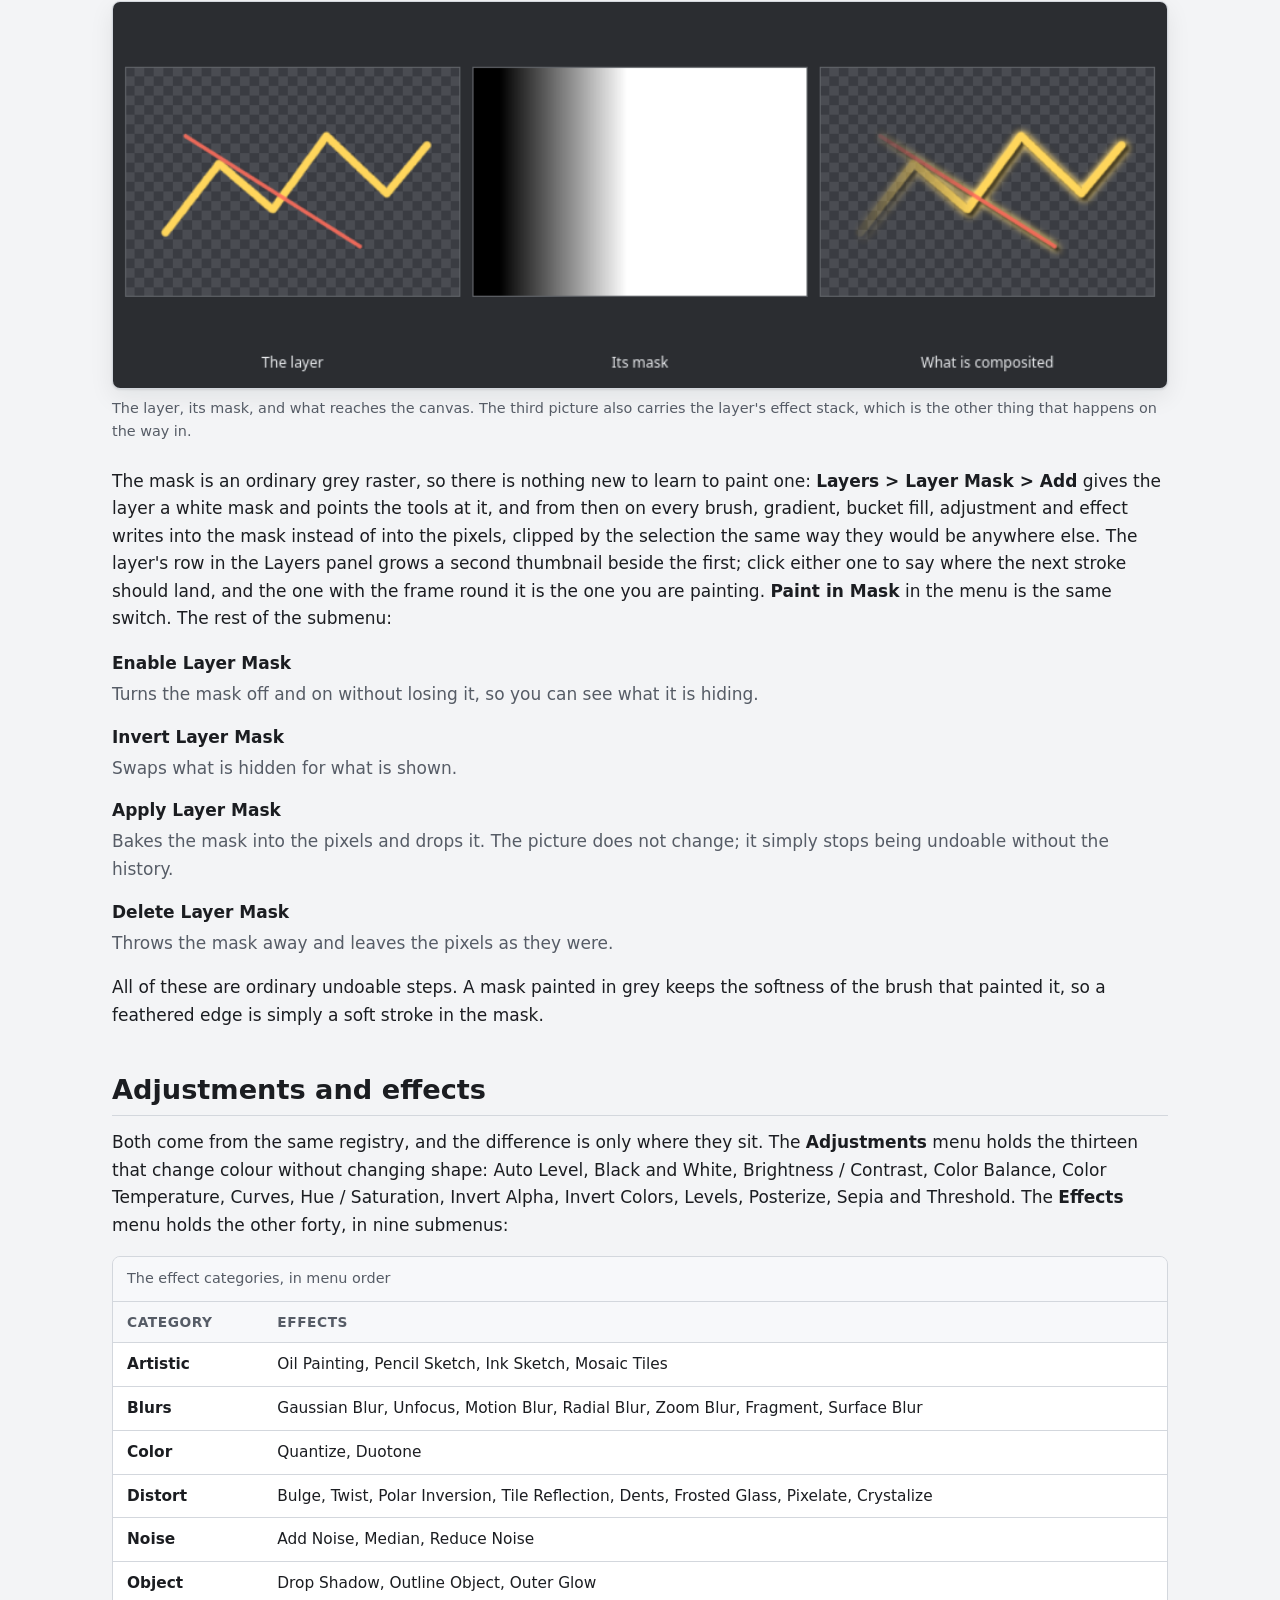
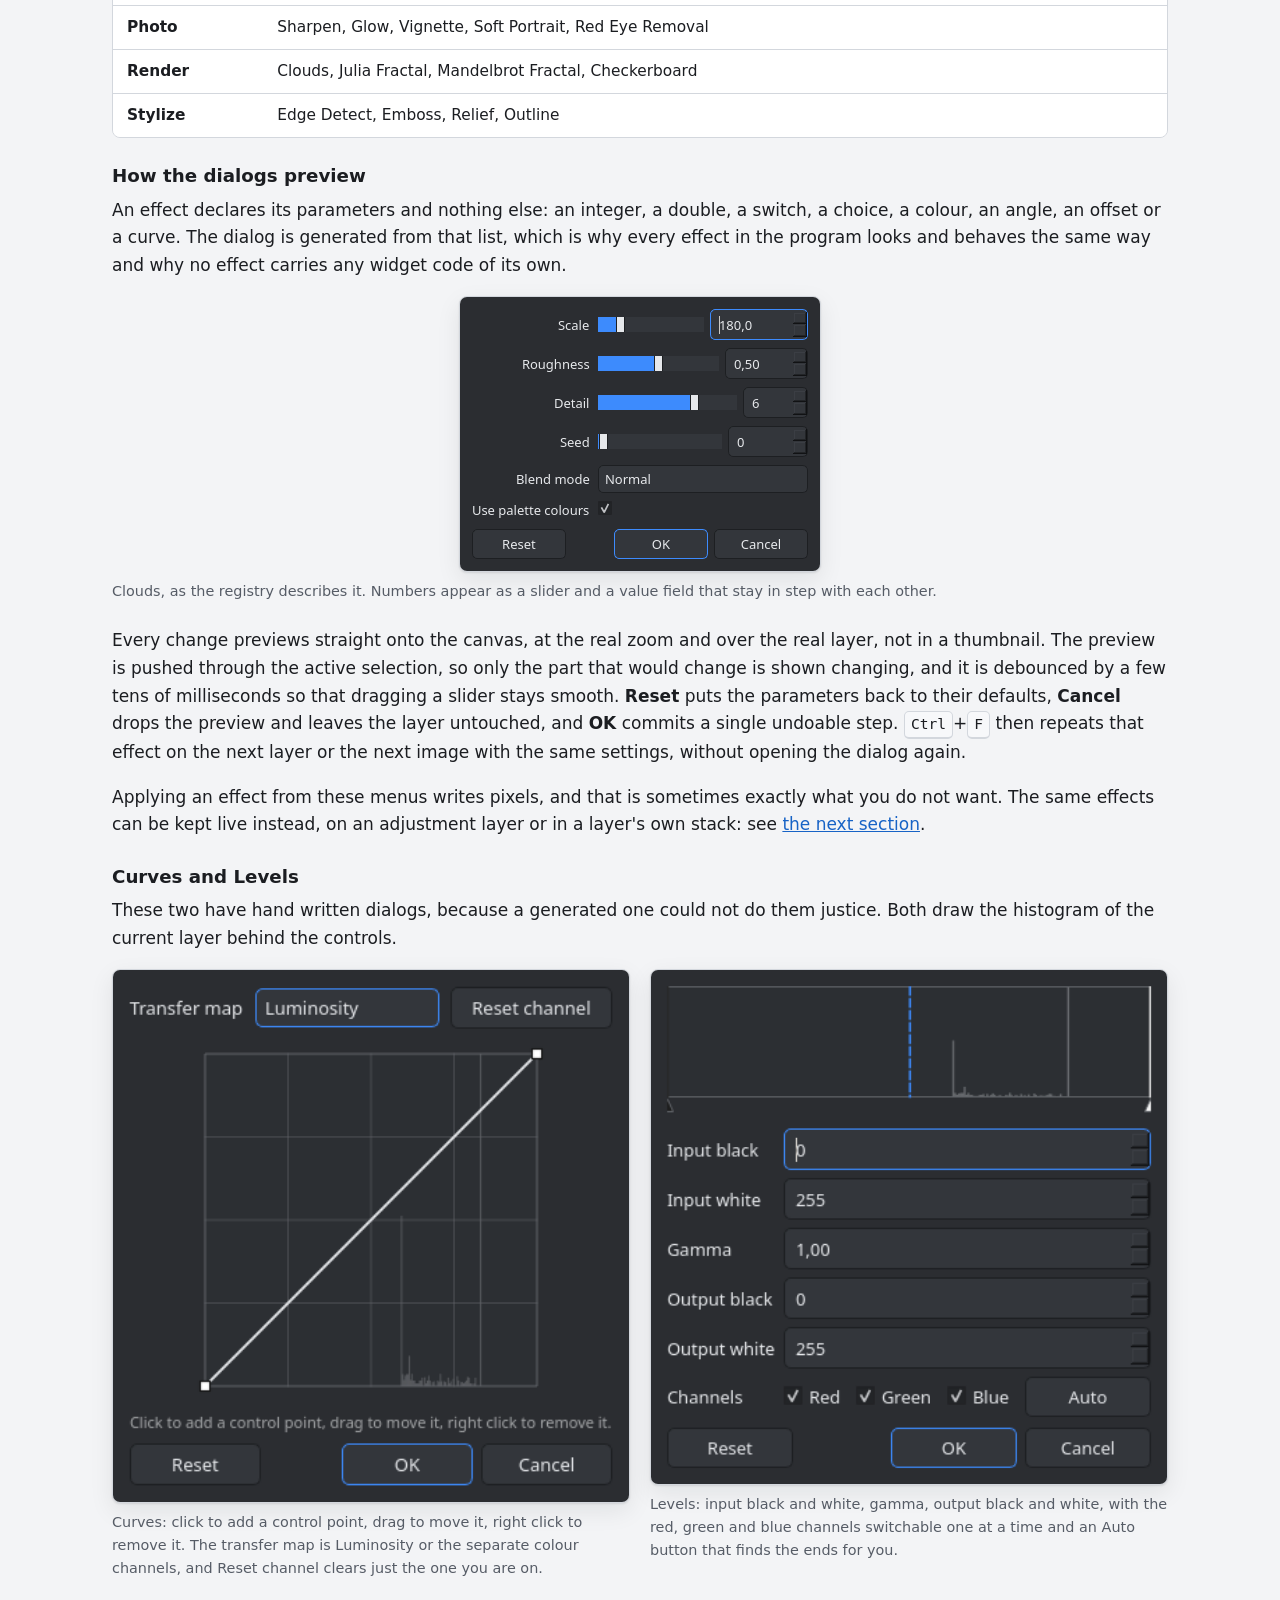
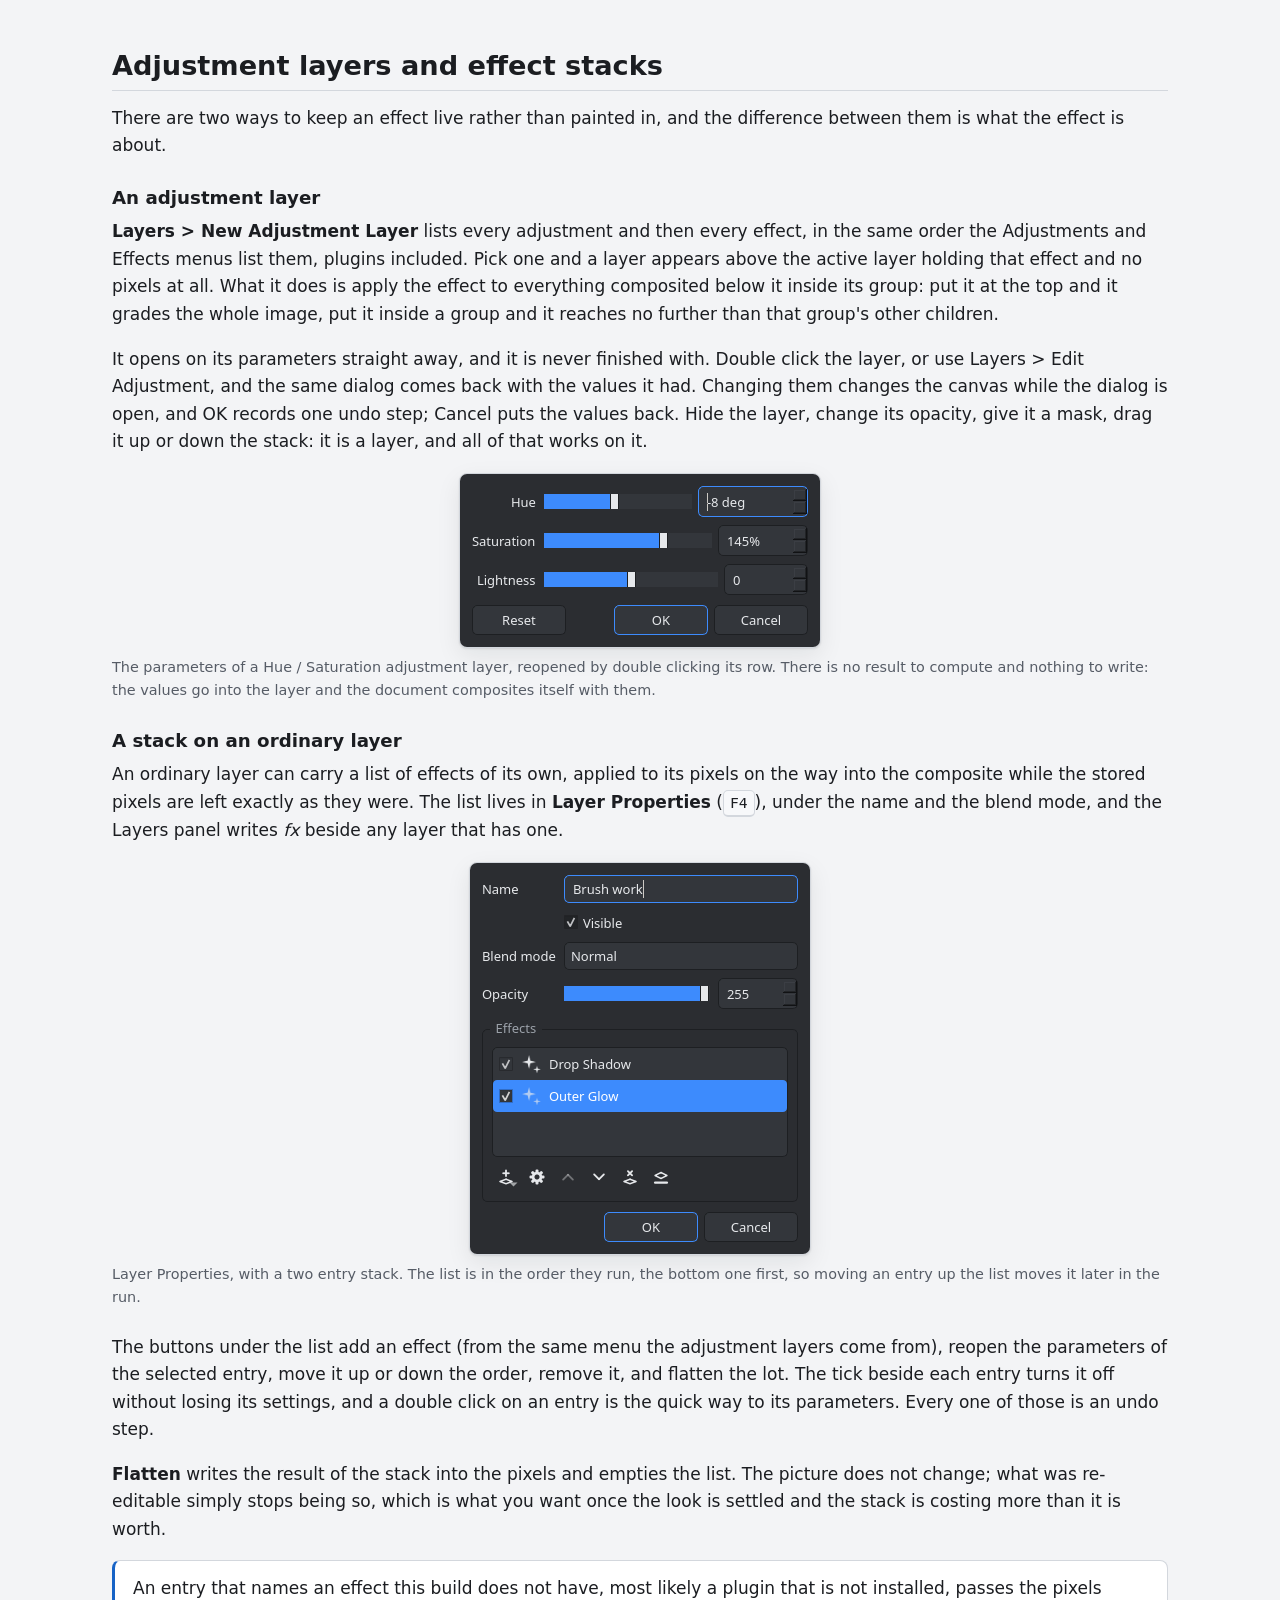
==== commit 333e5439: "Describe everything that landed, and picture it Masks, groups, adjustment layers, per layer effect s" ====
--- a/docs/guide.html
+++ b/docs/guide.html
@@ -4,7 +4,7 @@
 <meta charset="utf-8">
 <meta name="viewport" content="width=device-width, initial-scale=1">
 <title>Guide - Tessel</title>
-<meta name="description" content="A tour of the Tessel interface, how each tool works, how selections and layers behave, and how the adjustment and effect dialogs preview live on the canvas.">
+<meta name="description" content="A tour of the Tessel interface, how each tool works, how selections, layers, groups and masks behave, what adjustment layers and effect stacks are for, and what happens after a crash.">
 <link rel="icon" href="data:image/svg+xml,%3Csvg xmlns='http://www.w3.org/2000/svg' viewBox='0 0 16 16'%3E%3Crect width='16' height='16' rx='4' fill='%233d8bfd'/%3E%3Cpath d='M3 11h10v2H3z' fill='%23e6e8eb'/%3E%3C/svg%3E">
 <link rel="stylesheet" href="style.css">
 <script src="theme.js"></script>
@@ -43,10 +43,13 @@
       <li><a href="#tour">The interface</a></li>
       <li><a href="#tools">How the tools work</a></li>
       <li><a href="#selections">Selections</a></li>
-      <li><a href="#layers">Layers</a></li>
+      <li><a href="#layers">Layers, groups and masks</a></li>
       <li><a href="#effects">Adjustments and effects</a></li>
+      <li><a href="#nondestructive">Adjustment layers and effect stacks</a></li>
       <li><a href="#files">Files and formats</a></li>
-      <li><a href="#settings">Settings</a></li>
+      <li><a href="#recovery">Autosave and recovery</a></li>
+      <li><a href="#plugins">Plugins</a></li>
+      <li><a href="#settings">Settings and languages</a></li>
     </ul>
   </nav>
 
@@ -54,8 +57,8 @@
     <h2>The interface</h2>
 
     <figure>
-      <img src="screenshots/main-light.png" width="1280" height="820"
-           alt="The Tessel window in its light theme, showing the menu bar, main toolbar, tool options bar for the Paintbrush, the Tools palette and Colors panel down the left side, the History and Layers panels down the right side, an image with an elliptical selection on the canvas, and the status bar.">
+      <img src="screenshots/main-light.png" width="1760" height="1000"
+           alt="The Tessel window in its light theme, showing the menu bar, main toolbar, tool options bar for the Paintbrush, the Tools palette down the left side, the History, Layers and Colors panels down the right side, an image with an elliptical selection on the canvas, and the status bar.">
       <figcaption>The same window in the light theme. The layout is fixed in habit, not in
         place: every panel is a dock that can be moved, floated or closed.</figcaption>
     </figure>
@@ -68,23 +71,29 @@
       <dt>Edit</dt>
       <dd>Undo and Redo; Cut, Copy, Copy Merged, Paste, Paste Into New Layer and Paste Into
         New Image; Select All, Deselect All, Invert Selection, Copy Selection and Paste
-        Selection; Erase Selection and Fill Selection.</dd>
+        Selection; a Selection submenu holding Feather, Grow, Shrink, Border and Free
+        Transform; Erase Selection and Fill Selection.</dd>
       <dt>View</dt>
       <dd>Zoom In, Zoom Out, Fit to Window, Actual Size and Zoom to Selection; the Pixel Grid,
-        Rulers and Selection Outline switches; and Full Screen.</dd>
+        Rulers and Selection Outline switches; a Units submenu of Pixels, Inches and
+        Centimetres, which is what the rulers and the size dialogs then count in; and Full
+        Screen.</dd>
       <dt>Image</dt>
       <dd>Crop to Selection, Resize Image, Canvas Size, the four flips and rotations, and
         Flatten. These act on every layer at once.</dd>
       <dt>Layers</dt>
-      <dd>Add, Delete, Duplicate, Merge Layer Down and Import from File; Flip Layer Horizontal
-        and Vertical and Rotate / Zoom Layer; Move Layer Up and Down and Toggle Layer
-        Visibility; the four Go to Layer commands; and Layer Properties.</dd>
+      <dd>Add New Layer, Add Group and New Adjustment Layer; Delete, Duplicate, Merge Layer
+        Down and Import from File; a Layer Mask submenu holding Add, Paint in Mask, Enable,
+        Invert, Apply and Delete; Flip Layer Horizontal and Vertical and Rotate / Zoom Layer;
+        Move Layer Up and Down and Toggle Layer Visibility; the four Go to Layer commands;
+        and Layer Properties and Edit Adjustment.</dd>
       <dt>Adjustments</dt>
       <dd>The thirteen adjustments, built from the effect registry, so the menu and the
         program can never drift apart.</dd>
       <dt>Effects</dt>
       <dd>Repeat Last Effect at the top, then one submenu per category: Artistic, Blurs,
-        Color, Distort, Noise, Object, Photo, Render and Stylize.</dd>
+        Color, Distort, Noise, Object, Photo, Render and Stylize, and anything a plugin
+        brought. About the Plugins, at the bottom, says what actually loaded.</dd>
     </dl>
     <p>An entry whose name ends in three dots opens a dialog; the rest apply straight away.
       At the right hand end of the menu bar sit six icon buttons rather than menus of their
@@ -101,9 +110,15 @@
     <h3>The tool options bar</h3>
     <p>The row under the main toolbar belongs to the active tool. It starts with a button that
       drops down the full tool list (<kbd>Alt</kbd>+<kbd>T</kbd>) and the tool's name, and
-      then holds that tool's own controls: width, opacity, antialiasing, blending, tolerance,
-      shape, font and so on. Changing one takes effect on the next stroke, and the settings
-      stay put while you work.</p>
+      then holds that tool's own controls: width, opacity, antialiasing, blending, hardness,
+      stabilisation, brush tip, tolerance, shape, font and so on. Changing one takes effect on
+      the next stroke, and the settings stay put while you work.</p>
+    <figure class="strip">
+      <img src="screenshots/options-brush.png" width="877" height="76"
+           alt="The Paintbrush options bar: the tool list button, the name Paintbrush, then Width 12 px, Opacity 100 percent, an Antialiasing box reading Normal, a Blending box reading Normal, Hardness 75 percent, Stabilisation 0 percent, a Tip box reading Round, and the Pressure group with its Width and Opacity switches.">
+      <figcaption>The Paintbrush, which has the longest bar of the lot. It is one row in the
+        program; here it is cut in two and stacked so that the labels stay readable.</figcaption>
+    </figure>
 
     <h3>The Tools palette</h3>
     <p>Nineteen tools in a two column grid of icons, read left to right and then down:
@@ -112,6 +127,11 @@
       Pencil and Color Picker; Clone Stamp and Recolor; Text and Line / Curve; and Shapes.
       Hovering one shows its name and its key; the keys are listed in full on the
       <a href="shortcuts.html">shortcuts page</a>.</p>
+    <figure class="narrow">
+      <img src="screenshots/panel-tools.png" width="104" height="806"
+           alt="The Tools palette: nineteen tool icons in a two column grid, with the Paintbrush highlighted.">
+      <figcaption>The Tools palette, with the Paintbrush active.</figcaption>
+    </figure>
 
     <h3>Colors</h3>
     <p>The two swatches at the top left are the primary and secondary colours. Click one to
@@ -122,18 +142,41 @@
       the primary, right click as the secondary. <strong>More</strong> opens the numeric side:
       red, green and blue, hue, saturation and value, alpha, and a hex field.</p>
 
+    <figure class="narrow">
+      <img src="screenshots/panel-colors.png" width="349" height="295"
+           alt="The Colors panel: the primary and secondary swatches with the swap and reset arrows, a colour wheel, value and alpha ramps, a More button, a Screen pick button and the palette grid with Load, Save and Reset.">
+      <figcaption>Colors, with the palette grid along the bottom.</figcaption>
+    </figure>
+
     <h3>History</h3>
     <p>Every step of the session, from the image as it was opened or created down to the most
       recent edit. Click any entry to move the document to that point, forwards or backwards;
       the two buttons at the top are Undo and Redo, and beside them is a running count of
       steps and of how much memory they hold.</p>
+    <figure class="narrow">
+      <img src="screenshots/panel-history.png" width="349" height="166"
+           alt="The History panel: Undo and Redo buttons, a count of steps and memory, and the entry Original image.">
+      <figcaption>History, at the start of a session, where the only step is the image
+        itself.</figcaption>
+    </figure>
 
     <h3>Layers</h3>
-    <p>The layer list runs top layer first, which is the order they are composited in. Each row
-      shows an eye for visibility, a thumbnail, the layer name and, underneath it, the opacity
-      and the blend mode. Double click a row to open Layer Properties. The buttons along the
-      bottom are Add New Layer, Delete Layer, Duplicate Layer, Merge Layer Down, Move Layer Up,
-      Move Layer Down and Layer Properties.</p>
+    <p>The layer list runs top layer first, which is the order they are composited in, and it
+      is a tree: a group has a triangle that folds its children away, and a layer is dragged
+      into or out of a group by its row. Each row shows an eye for visibility, a thumbnail,
+      the layer name and, underneath it, the opacity and the blend mode, plus
+      <em>group</em> or <em>adjust</em> for the two kinds that are not ordinary layers and
+      <em>fx</em> for a layer carrying effects. A layer that has a mask shows a second
+      thumbnail beside the first: click either one to choose where painting lands. Double
+      click a row to open Layer Properties, or the parameters of an adjustment layer. The
+      buttons along the bottom are Add New Layer, Add Group, Delete Layer, Duplicate Layer,
+      Merge Layer Down, Move Layer Up, Move Layer Down and Layer Properties.</p>
+    <figure class="narrow">
+      <img src="screenshots/panel-layers.png" width="349" height="277"
+           alt="The Layers panel showing five rows: a Hue / Saturation adjustment layer at the top, a selected Brush work layer with a second mask thumbnail and the word fx, an expanded Sky group at 92 percent holding Sun and Clouds, and Background at the bottom.">
+      <figcaption>One of each: an adjustment layer, a layer with a mask and an effect stack,
+        a group holding two children, and the background.</figcaption>
+    </figure>
 
     <h3>The status bar</h3>
     <p>The left hand end is the hint for the active tool, or the last thing that happened, such
@@ -158,9 +201,14 @@
       <li><kbd>Ctrl</kbd> and the <strong>wheel</strong> zoom around the pointer; the wheel on
         its own scrolls.</li>
       <li>Most tools carry an <strong>Opacity</strong> percentage, an
-        <strong>Antialiasing</strong> switch and a <strong>Blending</strong> box holding the
+        <strong>Antialiasing</strong> level and a <strong>Blending</strong> box holding the
         same fourteen blend modes the layers use, so a stroke can be multiplied or screened
-        onto the layer without a second layer.</li>
+        onto the layer without a second layer. Antialiasing runs None, Low, Normal, High and
+        Maximum, which is how wide a ramp the edge of a stroke is given; Normal is what the
+        old yes or no switch used to mean. One entry past the blend modes sits
+        <strong>Overwrite</strong>, which is not a blend at all: the colour and the coverage
+        of the stroke become the pixel, so a soft brush can fade what is under it out to the
+        brush colour instead of only adding to it.</li>
       <li>Pressing a tool's letter again cycles through the tools that share it, and
         <kbd>Shift</kbd> with that letter cycles backwards.</li>
     </ul>
@@ -169,15 +217,18 @@
     <dl class="defs">
       <dt>Paintbrush (<kbd>B</kbd>)</dt>
       <dd>Drag to paint, right drag to paint with the secondary colour. Width, opacity,
-        antialiasing, blending and hardness. Hardness sets how wide the soft edge is: at the
+        antialiasing, blending, hardness, stabilisation, a tip and the two pressure switches.
+        Hardness sets how wide the soft edge is: at the
         top of the range the stroke has a crisp rim, and at the bottom it is a faint haze that
         fades across the whole width. One stroke lays down one coat, so passing back over your
         own stroke does not darken it; release and draw again to build the colour up.</dd>
       <dt>Pencil (<kbd>P</kbd>)</dt>
-      <dd>Single hard pixels, with no antialiasing. Only a blending box, since nothing else
-        would apply.</dd>
+      <dd>Single hard pixels, with no antialiasing. A blending box, stabilisation and the
+        pressure switch for opacity: the nib is one pixel wide, so there is no width for
+        pressure to work on.</dd>
       <dt>Eraser (<kbd>E</kbd>)</dt>
-      <dd>Erases to transparency; a right drag erases softly. Width, opacity and hardness.</dd>
+      <dd>Erases to transparency; a right drag erases softly. Width, opacity, antialiasing,
+        hardness, stabilisation and pressure.</dd>
       <dt>Clone Stamp (<kbd>L</kbd>)</dt>
       <dd><kbd>Ctrl</kbd>+click sets the source, then drag to paint copies of it.
         <strong>Aligned</strong> keeps the source at a fixed offset from the brush instead of
@@ -197,6 +248,46 @@
         dither and a blending box. A right drag runs the gradient the other way round, from
         the secondary colour to the primary.</dd>
     </dl>
+    <figure class="strip">
+      <img src="screenshots/options-gradient.png" width="877" height="76"
+           alt="The Gradient options bar: a Shape box reading Linear, a Mode box reading Colour, Opacity at 100 percent, a Dither checkbox and a Blending box reading Normal.">
+      <figcaption>The Gradient bar. Every tool brings its own row, built from what that tool
+        actually has.</figcaption>
+    </figure>
+
+    <h3>Tablets, pressure and a steadier line</h3>
+    <p>A graphics tablet is answered directly rather than through the mouse events the system
+      synthesises from it, so a pen reports its pressure to the stroke it is drawing. What
+      that pressure does is up to you, and the Paintbrush, the Pencil and the Eraser are the
+      three tools that ask. The <strong>Pressure</strong> group at the end of their bar holds a
+      <strong>Width</strong> switch and an <strong>Opacity</strong> switch, and
+      <em>both start off</em>, so a mouse, which reports a full press the whole time, behaves
+      exactly as it always did. Turn one or both on and the lightest touch the pen reports
+      still leaves a mark, rather than nothing at all.</p>
+    <p><strong>Stabilisation</strong> is a percentage beside them. It averages the last few
+      positions of the pointer, the newest weighing the most, so the line follows the hand
+      without the wobble: at 0 the stroke is exactly the positions that came in, and at 100 it
+      is smoothed over sixteen of them. A slow, deliberate curve is what it is for; a fast
+      stroke hardly notices it.</p>
+    <figure class="strip">
+      <img src="screenshots/options-pencil.png" width="877" height="76"
+           alt="The Pencil options bar: the tool list button, the name Pencil, a Blending box reading Normal, Stabilisation at 0 percent, and a Pressure group with a single Opacity switch.">
+      <figcaption>The Pencil has the shortest bar of the painting tools, and it still has
+        stabilisation and the one pressure switch that applies to it.</figcaption>
+    </figure>
+    <figure class="strip">
+      <img src="screenshots/options-eraser.png" width="901" height="76"
+           alt="The Eraser options bar: Width 24 px, Opacity 100 percent, an Antialiasing box reading Normal, Hardness 85 percent, Stabilisation 0 percent, and a Pressure group with Width and Opacity switches.">
+      <figcaption>The Eraser has both of them, and no Blending box: erasing to transparency
+        is not something a blend mode has anything to say about.</figcaption>
+    </figure>
+    <p>The <strong>Tip</strong> box on the Paintbrush paints with a shape of your own instead
+      of the built in round one. <em>Load from file</em> takes a PNG and uses its alpha, or
+      its luminance when it has none, as the stamp; the tip is trimmed to what it actually
+      marks, fitted to the brush width and given the hardness setting, then stamped along the
+      stroke closely enough that it reads as a line rather than a row of dots. Tips you have
+      loaded stay in the box between sessions, and <em>Round</em> at the top of the list is
+      always the way back.</p>
 
     <h3>Shapes, lines and text</h3>
     <dl class="defs">
@@ -217,6 +308,22 @@
         The text stays editable until it is committed, at which point it becomes pixels like
         everything else.</dd>
     </dl>
+    <ul class="shots">
+      <li>
+        <figure class="strip">
+          <img src="screenshots/options-shapes.png" width="917" height="76"
+               alt="The Shapes options bar: a Shape box reading Rectangle, a Style box reading Outline, Width 2 px, Opacity 100 percent, an Antialiasing checkbox and a Blending box reading Normal.">
+          <figcaption>Shapes.</figcaption>
+        </figure>
+      </li>
+      <li>
+        <figure class="strip">
+          <img src="screenshots/options-text.png" width="888" height="76"
+               alt="The Text options bar: a font family box, a size box reading 24 pt, bold, italic and underline buttons, an Align box reading Left, Opacity 100 percent, an Antialiasing checkbox and a Blending box reading Normal.">
+          <figcaption>Text.</figcaption>
+        </figure>
+      </li>
+    </ul>
 
     <h3>Looking around and sampling</h3>
     <dl class="defs">
@@ -273,6 +380,23 @@
         leaving the selection in force.</li>
       <li>It is saved inside a <code>.tessel</code> file along with the layers.</li>
     </ul>
+    <figure>
+      <img src="screenshots/canvas-selection.png" width="1295" height="834"
+           alt="The canvas on its own, with an elliptical selection drawn as a dashed outline over the artwork.">
+      <figcaption>The selection as it is drawn on the canvas. View &gt; Selection Outline
+        hides the marching dashes while leaving the selection itself in force.</figcaption>
+    </figure>
+
+    <h3>Reshaping the outline</h3>
+    <p>Edit &gt; Selection works on the selection you already have, as one undoable step each:
+      <strong>Feather</strong> (<kbd>Ctrl</kbd>+<kbd>Alt</kbd>+<kbd>F</kbd>) softens the edge
+      by a radius in pixels, <strong>Grow</strong> and <strong>Shrink</strong> push it out or
+      pull it in, and <strong>Border</strong> replaces it with a band of a given width along
+      the inside of its edge, which is the quick way to outline something. Each asks for that
+      one number in pixels and nothing else. <strong>Free Transform</strong>
+      (<kbd>Ctrl</kbd>+<kbd>T</kbd>) in the same submenu is the Move Selected Pixels tool
+      under another name.</p>
+
     <h3>Moving what is selected</h3>
     <p><strong>Move Selected Pixels</strong> (<kbd>M</kbd>) lifts the selected pixels onto a
       floating buffer: drag it anywhere, nudge it with the arrow keys, or drag a corner handle
@@ -285,7 +409,7 @@
   </section>
 
   <section id="layers">
-    <h2>Layers</h2>
+    <h2>Layers, groups and masks</h2>
     <p>An image can hold any number of layers. Each one has a name, a visibility switch, an
       opacity from 0 to 100 percent and a blend mode, all four of which live in Layer
       Properties (<kbd>F4</kbd>) and preview on the canvas while the dialog is open.</p>
@@ -303,7 +427,59 @@
       (<kbd>Ctrl</kbd>+<kbd>Shift</kbd>+<kbd>F</kbd>) collapses everything into one layer.</p>
     <p>Resizing and rotating are done in premultiplied alpha, so a transparent edge does not
       bleed a halo into the pixels next to it.</p>
-  </section>
+
+    <h3>Groups</h3>
+    <p><strong>Add Group</strong> (<kbd>Ctrl</kbd>+<kbd>Shift</kbd>+<kbd>G</kbd>) puts an
+      empty group beside the active layer, and dragging a row in the Layers panel moves a
+      layer into it or out of it again. A group is a layer in its own right: it has a name, a
+      visibility switch, an opacity, a blend mode and, if you want one, a mask. What it does
+      not have is pixels. Compositing flattens its children first and then applies the
+      group's own opacity, blend mode and mask to that result, which is the difference
+      between a group and the same layers loose: hiding the group hides them all at once, and
+      an opacity of 50 percent on the group fades the lot of them together rather than fading
+      each one into the next. A group can hold a group, as deep as you care to nest them, and
+      the triangle at the left of the row folds it away. Whether a group is folded is
+      remembered with the document rather than with the window, so it survives undo and
+      saving.</p>
+
+    <h3>Layer masks</h3>
+    <p>Any layer, a group included, can carry an <strong>8 bit mask</strong> that scales its
+      alpha while it is composited: white shows the layer, black hides it, and the greys in
+      between fade it. Nothing is thrown away, which is the point. Where a mask hides
+      something, taking the mask off brings it back.</p>
+    <figure>
+      <img src="screenshots/layer-mask.png" width="880" height="322"
+           alt="Three pictures side by side: the layer's own pixels, two brush strokes on a transparent checkerboard; its mask, a grey ramp running from black on the left to white on the right; and what is composited, the same strokes fading away towards the left.">
+      <figcaption>The layer, its mask, and what reaches the canvas. The third picture also
+        carries the layer's effect stack, which is the other thing that happens on the way
+        in.</figcaption>
+    </figure>
+    <p>The mask is an ordinary grey raster, so there is nothing new to learn to paint one:
+      <strong>Layers &gt; Layer Mask &gt; Add</strong> gives the layer a white mask and points
+      the tools at it, and from then on every brush, gradient, bucket fill, adjustment and
+      effect writes into the mask instead of into the pixels, clipped by the selection the
+      same way they would be anywhere else. The layer's row
+      in the Layers panel grows a second thumbnail beside the first; click either one to say
+      where the next stroke should land, and the one with the frame round it is the one you
+      are painting. <strong>Paint in Mask</strong> in the menu is the same switch. The rest of
+      the submenu:</p>
+    <dl class="defs">
+      <dt>Enable Layer Mask</dt>
+      <dd>Turns the mask off and on without losing it, so you can see what it is hiding.</dd>
+      <dt>Invert Layer Mask</dt>
+      <dd>Swaps what is hidden for what is shown.</dd>
+      <dt>Apply Layer Mask</dt>
+      <dd>Bakes the mask into the pixels and drops it. The picture does not change; it simply
+        stops being undoable without the history.</dd>
+      <dt>Delete Layer Mask</dt>
+      <dd>Throws the mask away and leaves the pixels as they were.</dd>
+    </dl>
+    <p>All of these are ordinary undoable steps. A mask painted in grey keeps the softness of
+      the brush that painted it, so a feathered edge is simply a soft stroke in the
+      mask.</p>
+  </section>
+
+
 
   <section id="effects">
     <h2>Adjustments and effects</h2>
@@ -338,7 +514,7 @@
       choice, a colour, an angle, an offset or a curve. The dialog is generated from that list,
       which is why every effect in the program looks and behaves the same way and why no effect
       carries any widget code of its own.</p>
-    <figure>
+    <figure class="narrow">
       <img src="screenshots/dialog-effect.png" width="360" height="274"
            alt="The generated dialog for the Clouds effect: slider and value pairs for Scale, Roughness, Detail and Seed, a blend mode box, a checkbox for using the palette colours, and Reset, OK and Cancel buttons.">
       <figcaption>Clouds, as the registry describes it. Numbers appear as a slider and a value
@@ -352,6 +528,9 @@
       the layer untouched, and <strong>OK</strong> commits a single undoable step.
       <kbd>Ctrl</kbd>+<kbd>F</kbd> then repeats that effect on the next layer or the next
       image with the same settings, without opening the dialog again.</p>
+    <p>Applying an effect from these menus writes pixels, and that is sometimes exactly what
+      you do not want. The same effects can be kept live instead, on an adjustment layer or
+      in a layer's own stack: see <a href="#nondestructive">the next section</a>.</p>
 
     <h3>Curves and Levels</h3>
     <p>These two have hand written dialogs, because a generated one could not do them justice.
@@ -378,18 +557,80 @@
     </ul>
   </section>
 
+  <section id="nondestructive">
+    <h2>Adjustment layers and effect stacks</h2>
+    <p>There are two ways to keep an effect live rather than painted in, and the difference
+      between them is what the effect is about.</p>
+
+    <h3>An adjustment layer</h3>
+    <p><strong>Layers &gt; New Adjustment Layer</strong> lists every adjustment and then every
+      effect, in the same order the Adjustments and Effects menus list them, plugins included.
+      Pick one and a layer appears above the active layer holding that effect and no pixels at
+      all. What it does is apply the effect to everything composited below it inside its
+      group: put it at the top and it grades the whole image, put it inside a group and it
+      reaches no further than that group's other children.</p>
+    <p>It opens on its parameters straight away, and it is never finished with. Double click
+      the layer, or use Layers &gt; Edit Adjustment, and the same dialog comes back with the
+      values it had. Changing them changes the canvas while the dialog is open, and OK records
+      one undo step; Cancel puts the values back. Hide the layer, change its opacity, give it
+      a mask, drag it up or down the stack: it is a layer, and all of that works on it.</p>
+    <figure class="narrow">
+      <img src="screenshots/dialog-adjustment-layer.png" width="360" height="173"
+           alt="The parameters of a Hue / Saturation adjustment layer: sliders with value fields for Hue at minus 8 degrees, Saturation at 145 percent and Lightness at 0, with Reset, OK and Cancel.">
+      <figcaption>The parameters of a Hue / Saturation adjustment layer, reopened by double
+        clicking its row. There is no result to compute and nothing to write: the values go
+        into the layer and the document composites itself with them.</figcaption>
+    </figure>
+
+    <h3>A stack on an ordinary layer</h3>
+    <p>An ordinary layer can carry a list of effects of its own, applied to its pixels on the
+      way into the composite while the stored pixels are left exactly as they were. The list
+      lives in <strong>Layer Properties</strong> (<kbd>F4</kbd>), under the name and the blend
+      mode, and the Layers panel writes <em>fx</em> beside any layer that has one.</p>
+    <figure class="narrow">
+      <img src="screenshots/dialog-layer-properties.png" width="340" height="391"
+           alt="The Layer Properties dialog: a Name field reading Brush work, a Visible checkbox, a Blend mode box, an Opacity slider, and an Effects box listing Drop Shadow and Outer Glow, each with a tick, above a row of buttons for add, edit, move up, move down, remove and flatten.">
+      <figcaption>Layer Properties, with a two entry stack. The list is in the order they
+        run, the bottom one first, so moving an entry up the list moves it later in the
+        run.</figcaption>
+    </figure>
+    <p>The buttons under the list add an effect (from the same menu the adjustment layers come
+      from), reopen the parameters of the selected entry, move it up or down the order, remove
+      it, and flatten the lot. The tick beside each entry turns it off without losing its
+      settings, and a double click on an entry is the quick way to its parameters. Every one
+      of those is an undo step.</p>
+    <p><strong>Flatten</strong> writes the result of the stack into the pixels and empties the
+      list. The picture does not change; what was re-editable simply stops being so, which is
+      what you want once the look is settled and the stack is costing more than it is
+      worth.</p>
+    <div class="note">
+      <p>An entry that names an effect this build does not have, most likely a plugin that is
+        not installed, passes the pixels through untouched instead of being dropped. The
+        document still opens, composites and saves, the entry says
+        <em>(not installed)</em> in the list, and installing the plugin again brings it back
+        to life.</p>
+    </div>
+  </section>
+
   <section id="files">
     <h2>Files and formats</h2>
     <dl class="defs">
       <dt><code>.tessel</code></dt>
       <dd>The native format: a zip holding one PNG per layer, a JSON manifest with the names,
-        opacities and blend modes, the selection, a flattened image and a thumbnail. It is
-        written to a temporary file and moved into place, so an interrupted save cannot destroy
-        the previous one.</dd>
+        opacities and blend modes, the selection, a flattened image and a thumbnail. The
+        manifest nests, so a group is an entry holding its children, and a layer's mask, its
+        effect stack and the single effect an adjustment layer is are all written beside it.
+        Everything comes back as it went in. The file is written to a temporary name and
+        moved into place, so an interrupted save cannot destroy the previous one.</dd>
       <dt><code>.ora</code></dt>
       <dd>OpenRaster, which keeps layers, opacity and blend modes and is read by Krita, GIMP
         and MyPaint. This is the format to use when the image has to leave Tessel with its
-        layers intact.</dd>
+        layers intact. Groups travel as nested stacks, which is OpenRaster's own way of
+        holding them. The format has neither layer masks nor adjustment layers, so a mask is
+        baked into the pixels that are written, and everything below the topmost adjustment
+        layer on a level is written as the one layer it composites to, with the adjustment
+        already in those pixels. Read back, the image looks the same; what is lost is the
+        separation of the layers that were folded together.</dd>
       <dt>Flat images</dt>
       <dd>PNG, JPEG, BMP, TIFF, WebP, TGA, GIF and ICO, plus whatever else the Qt image plugins
         on the system can handle. Saving to one of these flattens the image. For the lossy
@@ -403,23 +644,103 @@
     </div>
   </section>
 
+  <section id="recovery">
+    <h2>Autosave and recovery</h2>
+    <p>Every image that has unsaved changes is written to a recovery copy on a timer, by
+      default every two minutes. The copy is a <code>.tessel</code> file without the merged
+      image and the thumbnail, since nothing but Tessel ever reads it back, and it is written
+      on a worker thread, so a large image does not make the program pause while you are
+      drawing in it. None of this touches the file you are editing: Save is still Save.</p>
+    <p>Each run of the program keeps its recovery copies in a directory of its own, under the
+      user data directory, with a lock file in it. That lock is how the next run tells a
+      session that crashed from one that is still going: the lock of a dead process can be
+      taken over, the lock of a live one cannot, so two copies of Tessel running at once never
+      fight over the same files. A run that ends cleanly deletes its directory on the way out,
+      which is what makes anything left behind mean <em>this run did not finish</em>.</p>
+    <figure class="narrow">
+      <img src="screenshots/dialog-recovery.png" width="484" height="302"
+           alt="The Recover Unsaved Images dialog: a sentence saying Tessel did not close cleanly last time, a table of two images with their sizes and when they were saved, and the buttons Recover, Discard and Decide Later.">
+      <figcaption>What a crashed session is met with at the next start.</figcaption>
+    </figure>
+    <p>The dialog lists what was found, with the size of each copy and how long ago it was
+      written, and the original path of each in its tooltip, since that is the one thing that
+      tells two images of the same name apart. It asks once, about all of it:</p>
+    <dl class="defs">
+      <dt>Recover</dt>
+      <dd>Opens every image as an unsaved document, so a Save writes it back where it came
+        from, or asks where to put it when it never had a home. A copy that could not be read
+        is kept rather than deleted, so there is still something to try again with.</dd>
+      <dt>Discard</dt>
+      <dd>Deletes the recovery files.</dd>
+      <dt>Decide Later</dt>
+      <dd>Leaves them alone and asks again next time. Files nobody ever decides about are
+        deleted once they are older than the number of days set in Settings, so the directory
+        does not grow for the lifetime of the installation.</dd>
+    </dl>
+    <p>Separately from all that, Tessel remembers which images were open when it closed and
+      offers to reopen them at the next start, with the one you were looking at in front.
+      Only images with a path on disk are worth remembering, so an unnamed one is a matter for
+      the recovery copies instead. Files named on the command line say plainly what you want
+      opened right now, so they take the place of the offer rather than queueing behind
+      it.</p>
+  </section>
+
+  <section id="plugins">
+    <h2>Plugins</h2>
+    <p>The effect list is not fixed. An effect can be written outside the program, as a shared
+      library, and whatever is found at startup appears in the Effects menu under the submenu
+      it asked for, with the same generated dialog, the same live preview and the same place
+      in New Adjustment Layer and in a layer's effect stack as the built in ones.</p>
+    <p>Tessel reads a <code>plugins</code> directory in three places, in this order: the per
+      user application data directory, which on Linux is
+      <code>~/.local/share/Tessel/Tessel/plugins</code>; the system wide ones, such as
+      <code>/usr/share/Tessel/Tessel/plugins</code>; and <code>plugins</code> beside the
+      executable, which is what makes a build tree work.</p>
+    <p><strong>Effects &gt; About the Plugins</strong> says what actually happened: the
+      directories that were read, every plugin that loaded with the effects it brought, and
+      every file that was refused together with the reason. A failure is announced in the
+      status bar at startup as well, so a plugin that quietly did not load is not quiet. A
+      plugin built against a different version of the interface is refused by name rather
+      than loaded, because the two sides pass C++ objects to each other.</p>
+    <p><a href="plugins.html">Writing an effect plugin</a> walks through the whole thing, with
+      the example plugin's source quoted in full.</p>
+  </section>
+
   <section id="settings">
-    <h2>Settings</h2>
+    <h2>Settings and languages</h2>
     <p>The cog at the right hand end of the menu bar opens Settings, which is short on
       purpose:</p>
     <ul>
-      <li><strong>Appearance</strong>: the theme, Dark or Light. It applies immediately,
-        icons and all, because they are redrawn in the new foreground colour rather than
-        reloaded.</li>
+      <li><strong>Appearance</strong>: the theme, Dark or Light, and the language. The theme
+        applies immediately, icons and all, because they are redrawn in the new foreground
+        colour rather than reloaded.</li>
       <li><strong>New images</strong>: the default width and height offered by File &gt;
         New.</li>
       <li><strong>History</strong>: the maximum number of steps and the memory budget in
         megabytes. The undo stack is capped by whichever it reaches first.</li>
+      <li><strong>Saving work</strong>: whether a recovery copy is kept of every changed
+        image and how many minutes apart, whether the images from the last session are
+        offered again at startup, and how long an abandoned recovery file is kept before it
+        is deleted unasked. See <a href="#recovery">Autosave and recovery</a>.</li>
       <li><strong>Window</strong>: reset the panel layout, if the docks have been dragged
         somewhere you would rather they were not.</li>
     </ul>
-    <p>Window geometry, dock layout, recent files and the view switches are remembered between
-      sessions.</p>
+    <p>Window geometry, dock layout, recent files, the measurement unit and the view switches
+      are remembered between sessions.</p>
+
+    <h3>Languages</h3>
+    <p>The interface is translated, and ships in English and Russian. The
+      <strong>Language</strong> box in Settings offers System, English and Russian: System
+      follows the system locale, which is what a fresh installation does. Qt's own
+      translations, which cover the buttons of the standard dialogs and the file chooser, are
+      loaded from the Qt installation for the same language.</p>
+    <p>The choice takes effect the next time Tessel starts, and the program says so when you
+      make it. That is deliberate rather than lazy: every menu, every panel and every undo
+      step already recorded was built in the language the window started in, and switching
+      halfway through would leave the two mixed.</p>
+    <p>All the languages are compiled into the executable, so there is nothing to install
+      beside it. Adding one means adding a file under <code>translations/</code> and
+      rebuilding; the repository's README has the steps.</p>
   </section>
 
   <p><a href="shortcuts.html">Next: the complete keyboard reference</a></p>
--- a/docs/style.css
+++ b/docs/style.css
@@ -410,6 +410,25 @@
     font-size: .9rem;
 }
 
+/* A picture of something small, such as a dialog or the tool palette. Stretched
+   to the width of the column it only gets blurry, so it keeps its own size. */
+figure.narrow img {
+    width: auto;
+    max-width: 100%;
+    margin-inline: auto;
+}
+
+/* The tool options bar is one long row. Below the width it was grabbed at its
+   labels stop being readable, so it scrolls sideways rather than shrinking. */
+figure.strip {
+    overflow-x: auto;
+}
+
+figure.strip img {
+    width: auto;
+    max-width: none;
+}
+
 .shots {
     display: grid;
     grid-template-columns: repeat(auto-fit, minmax(240px, 1fr));
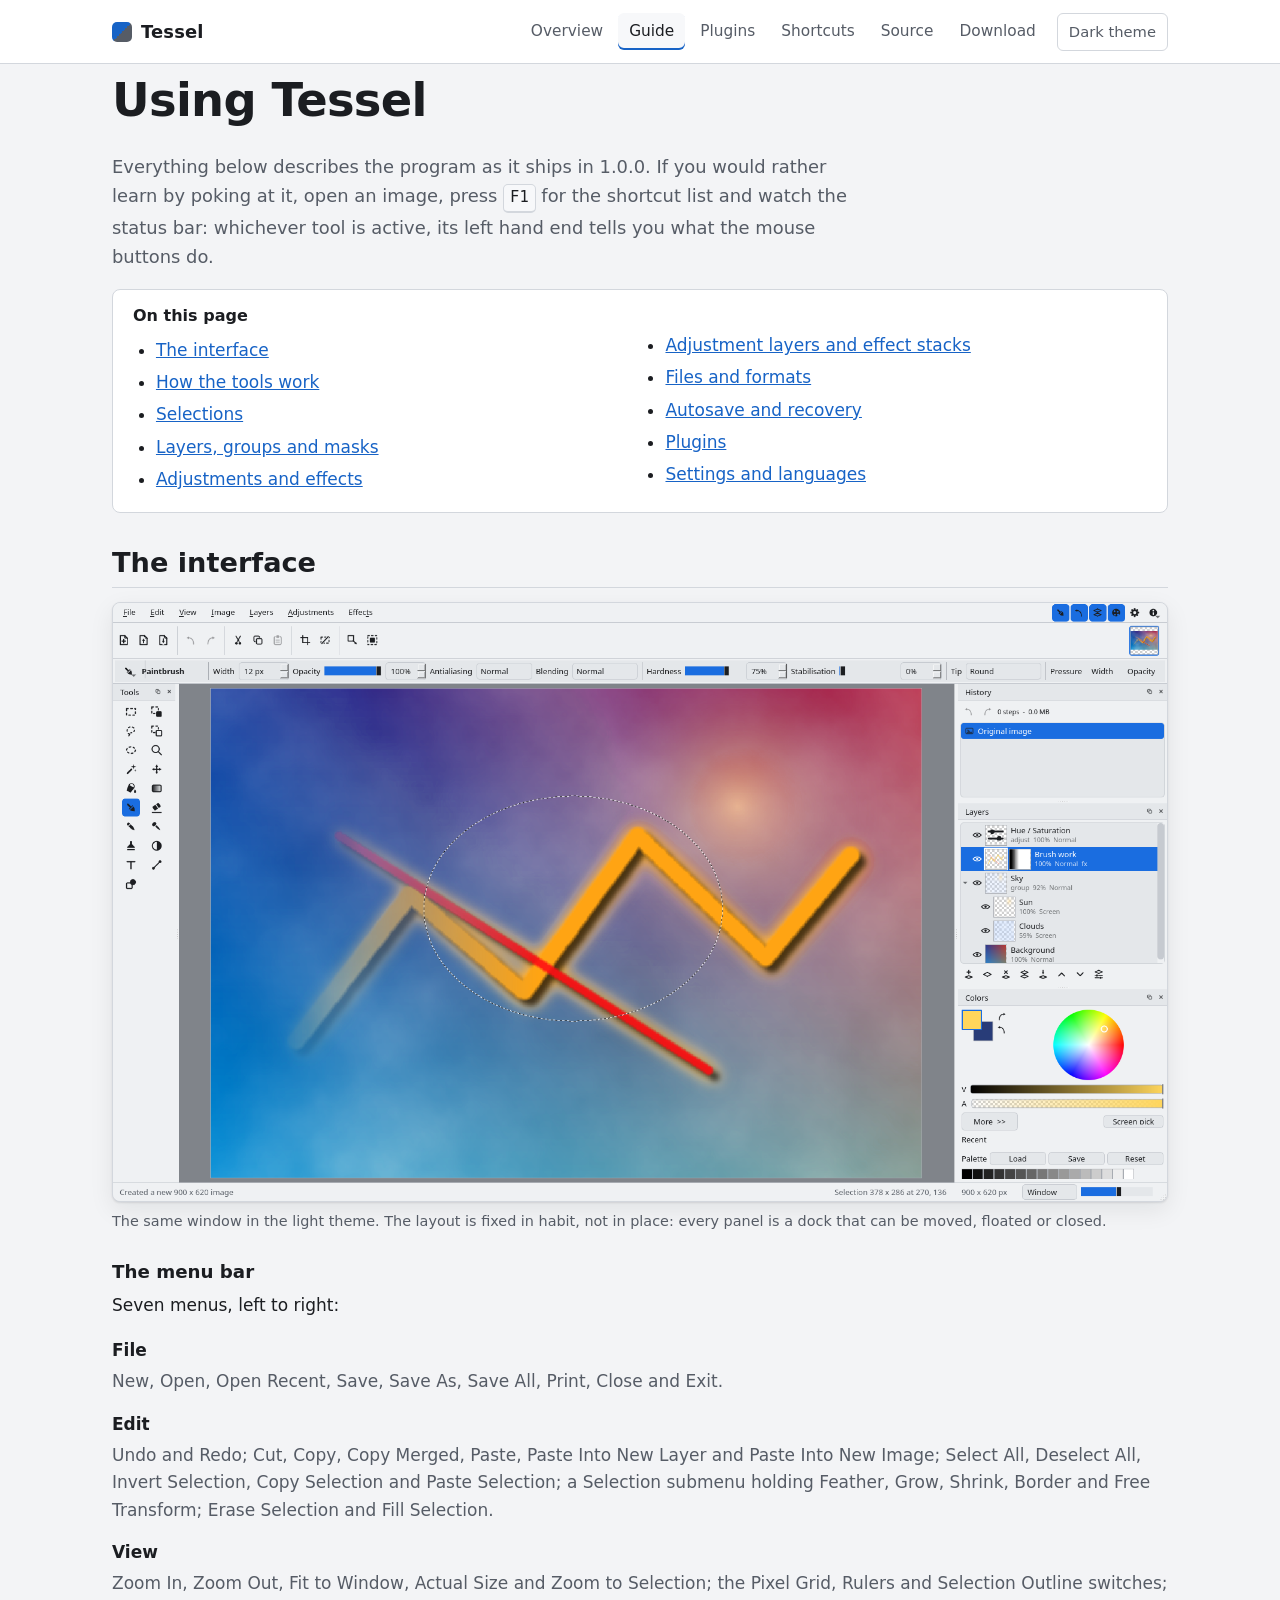
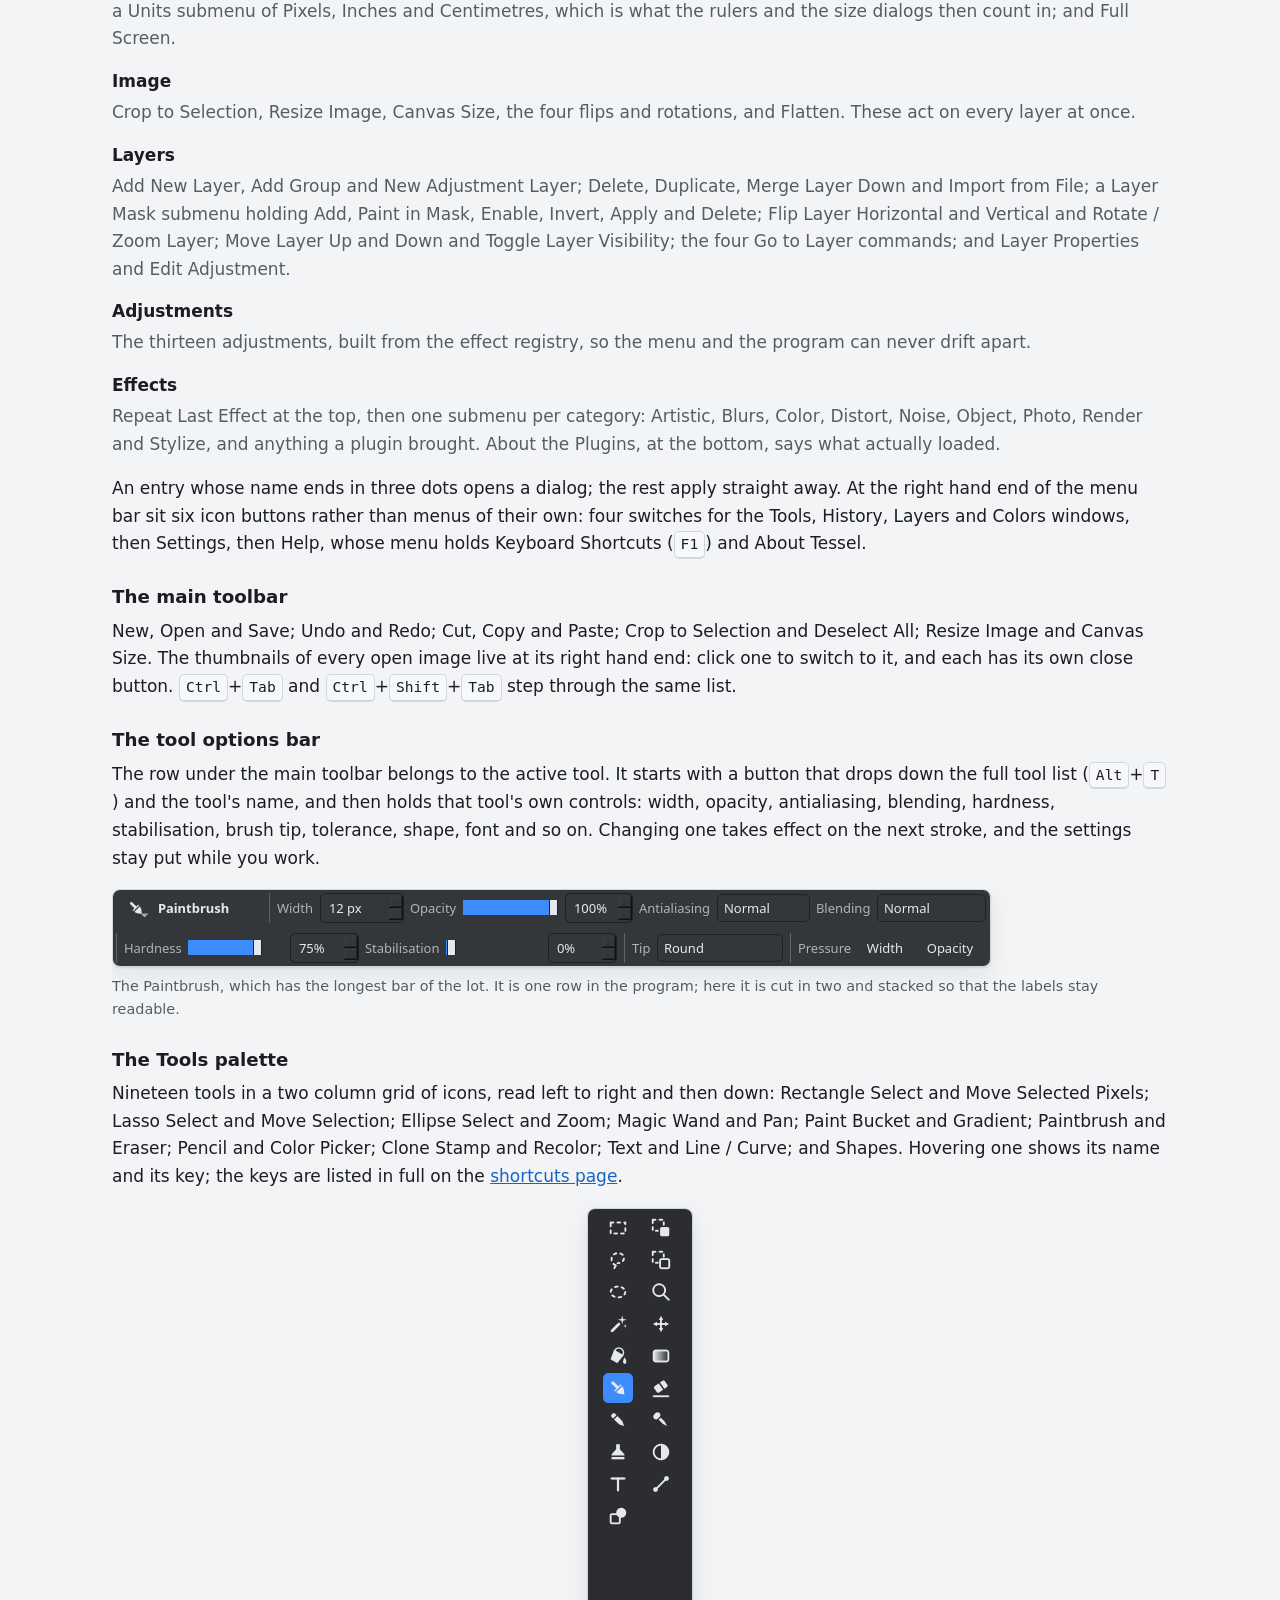
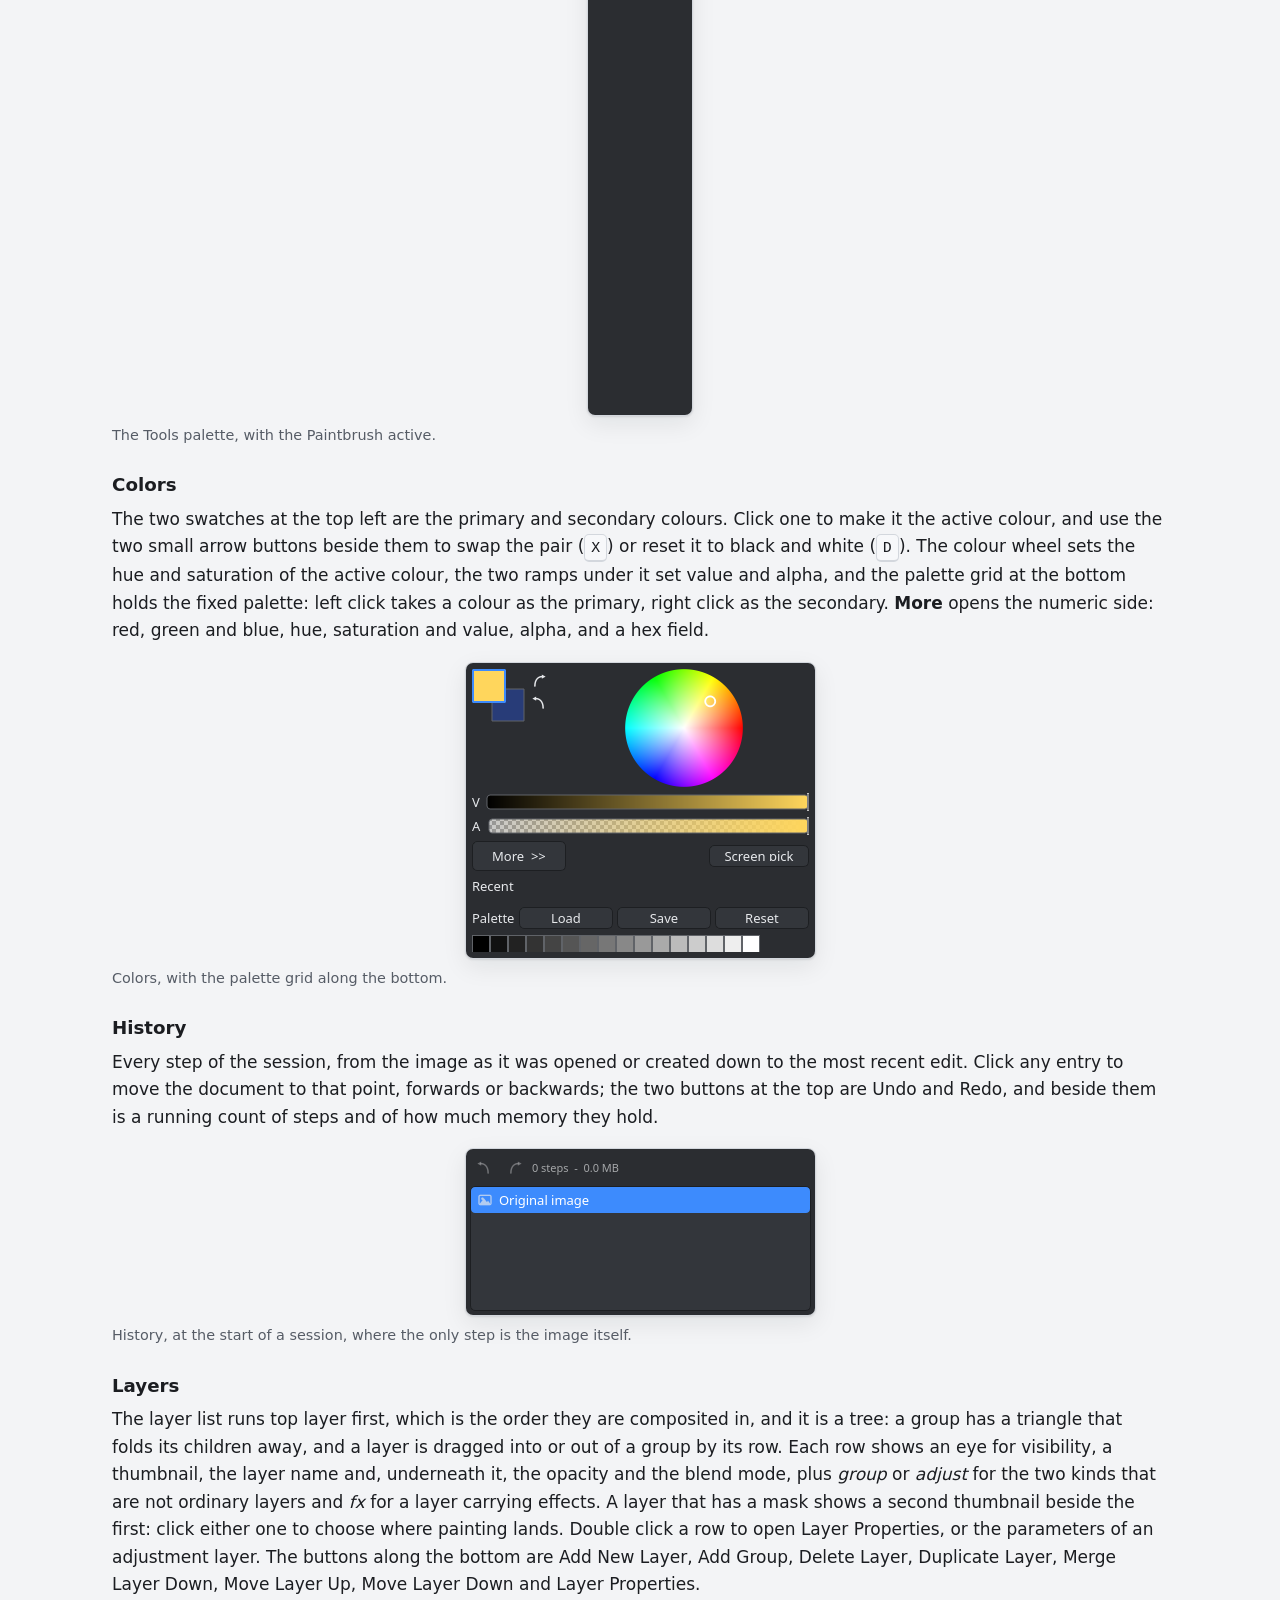
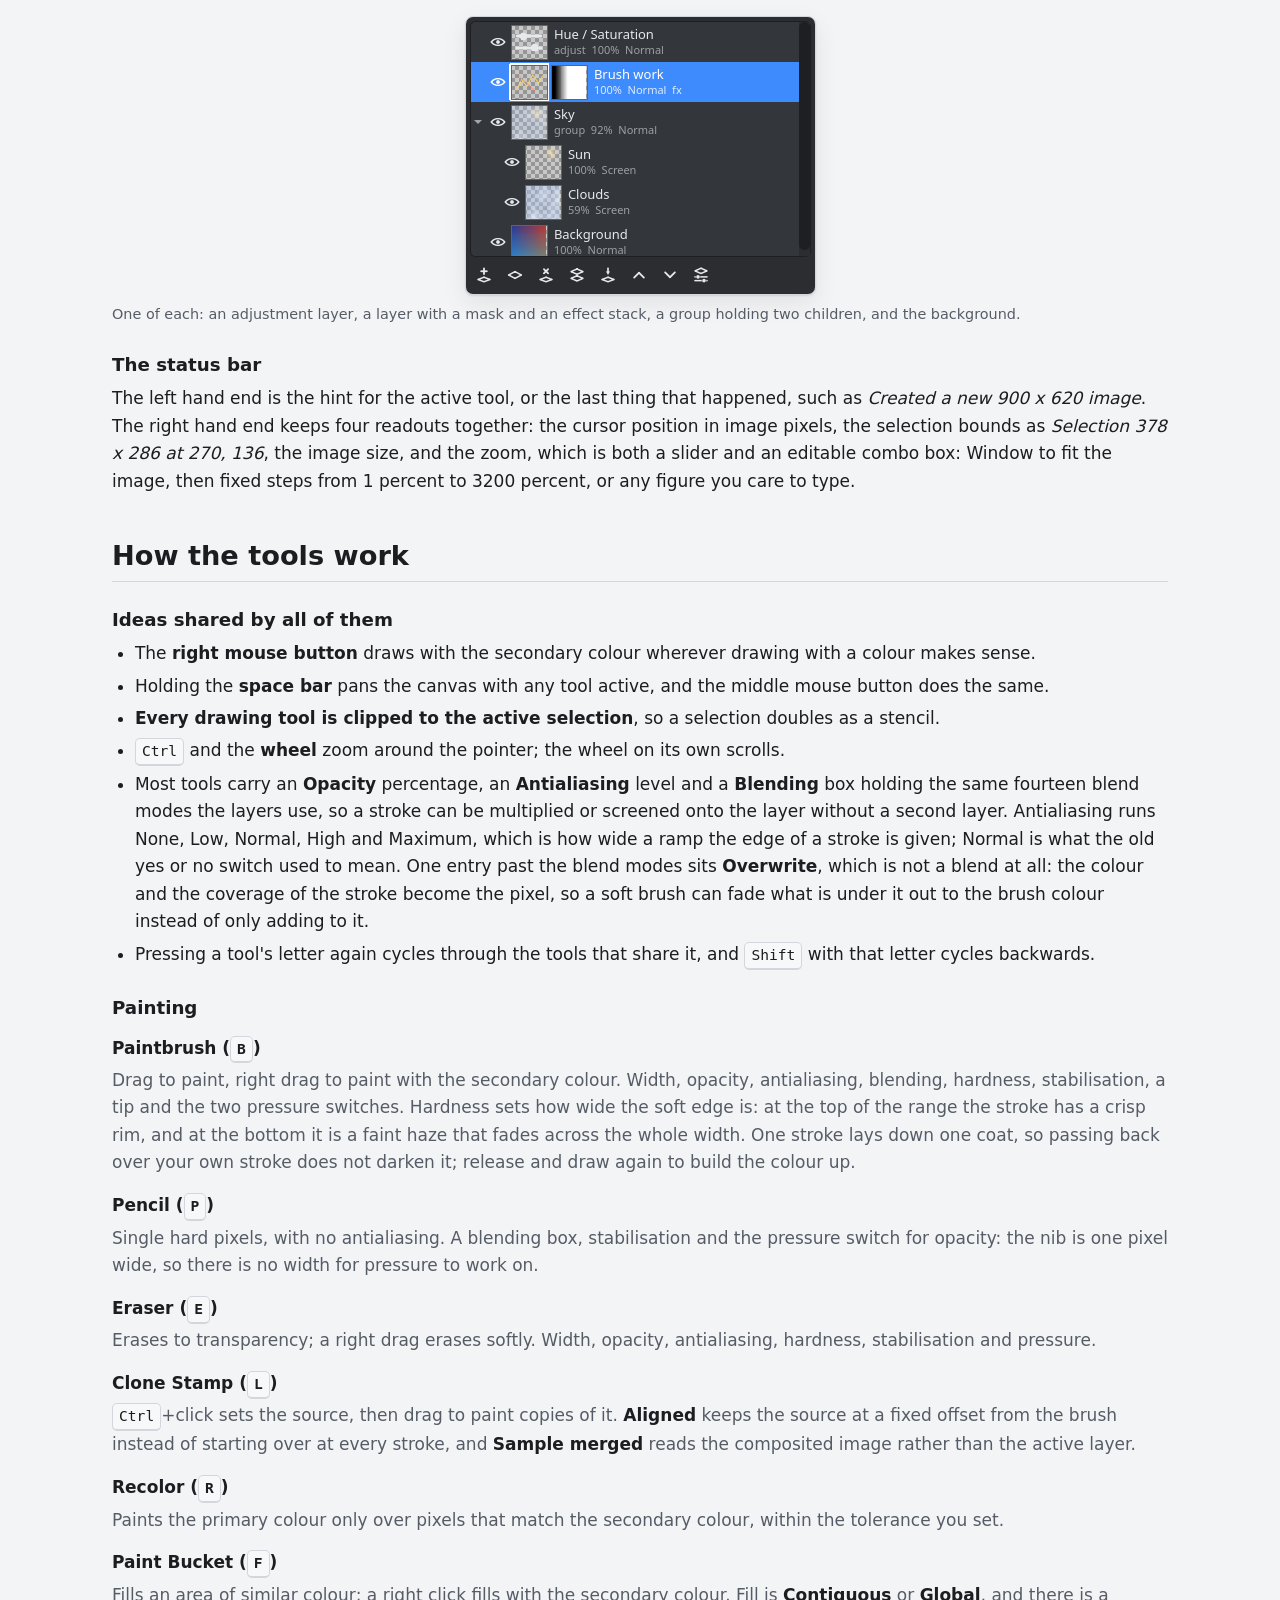
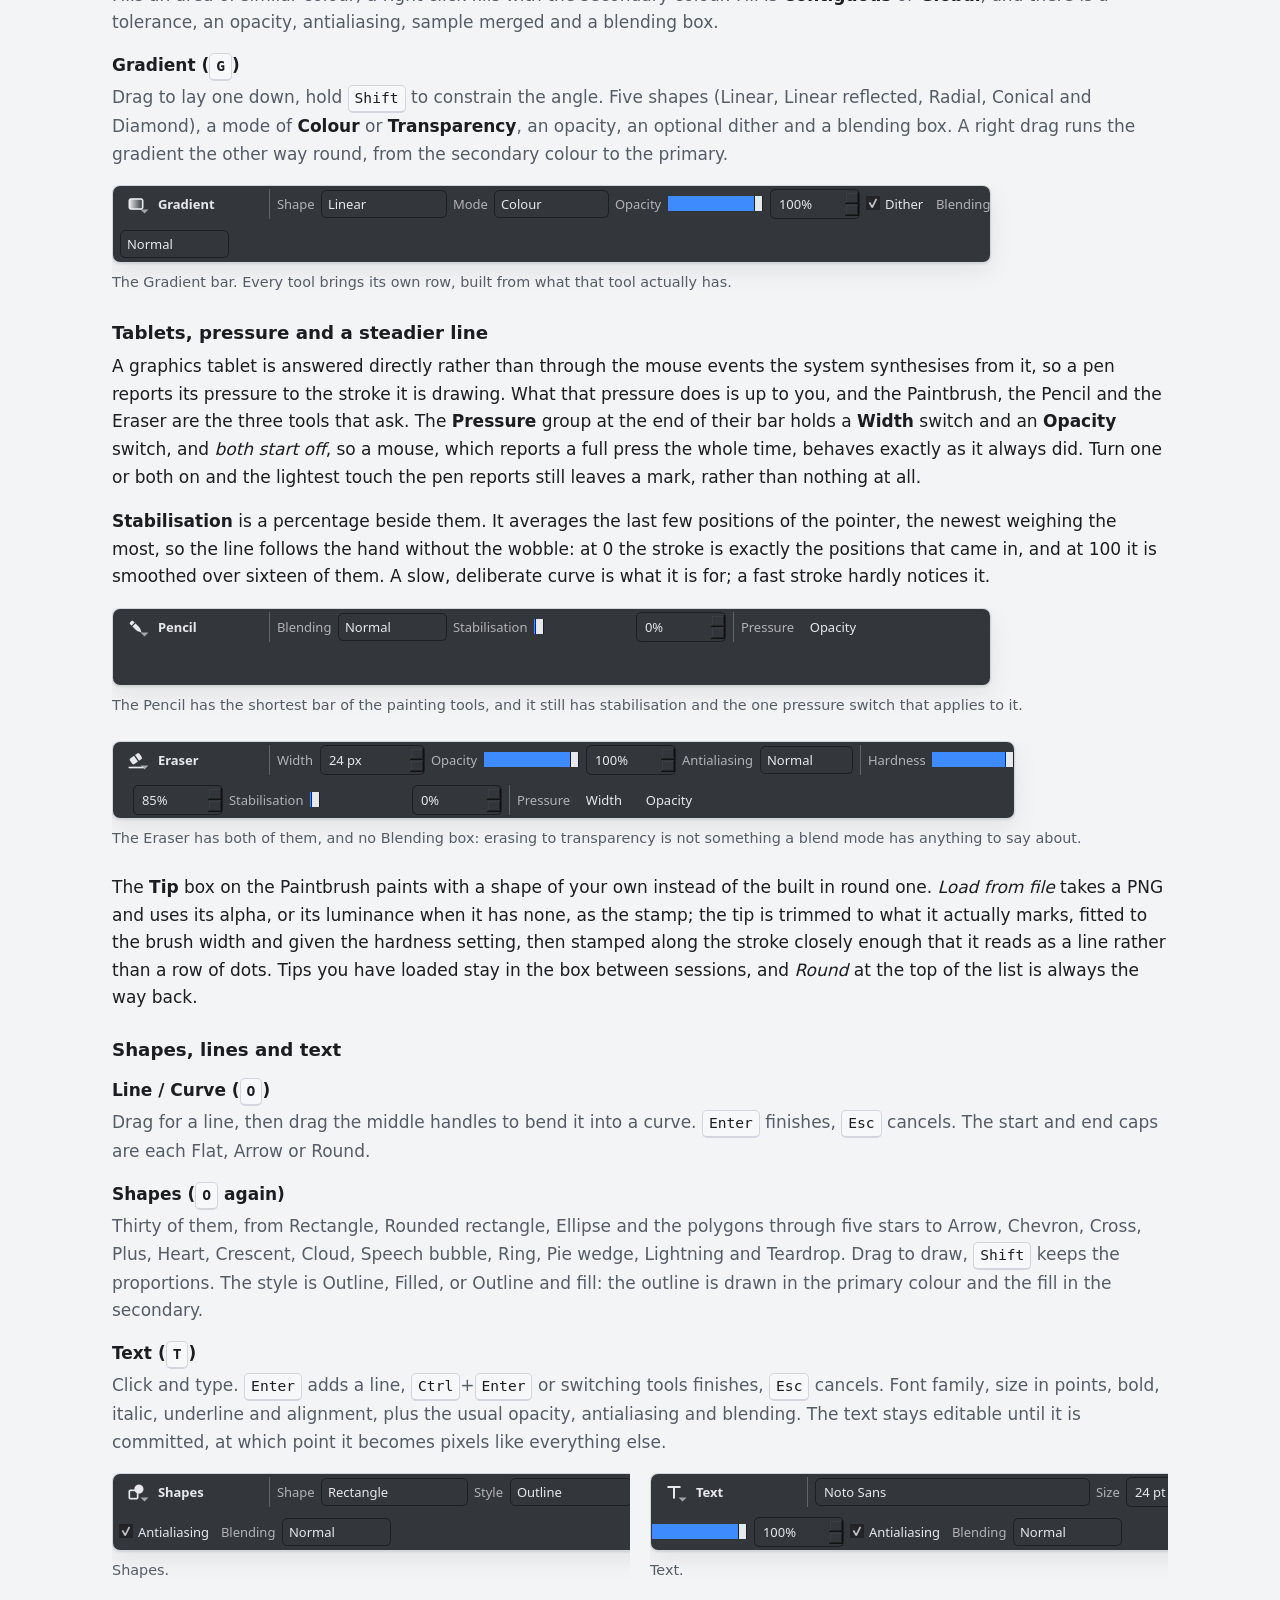
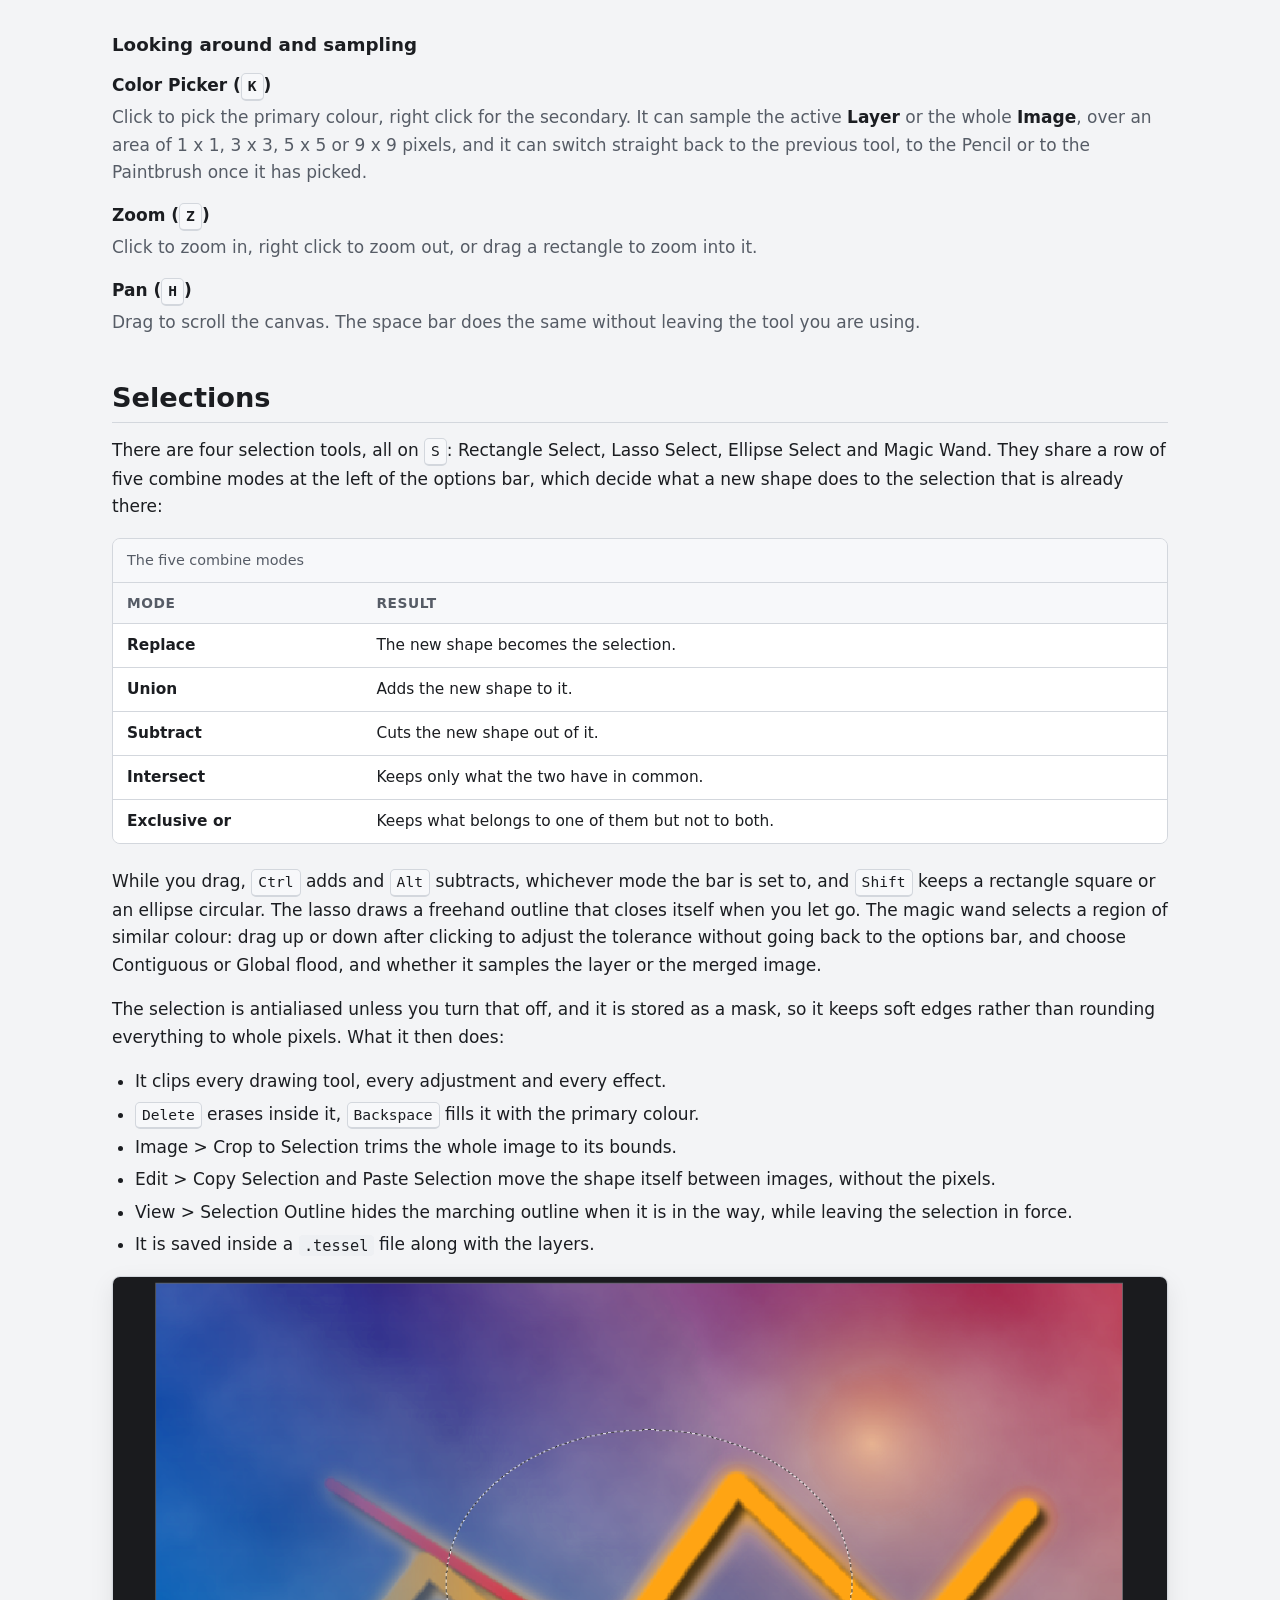
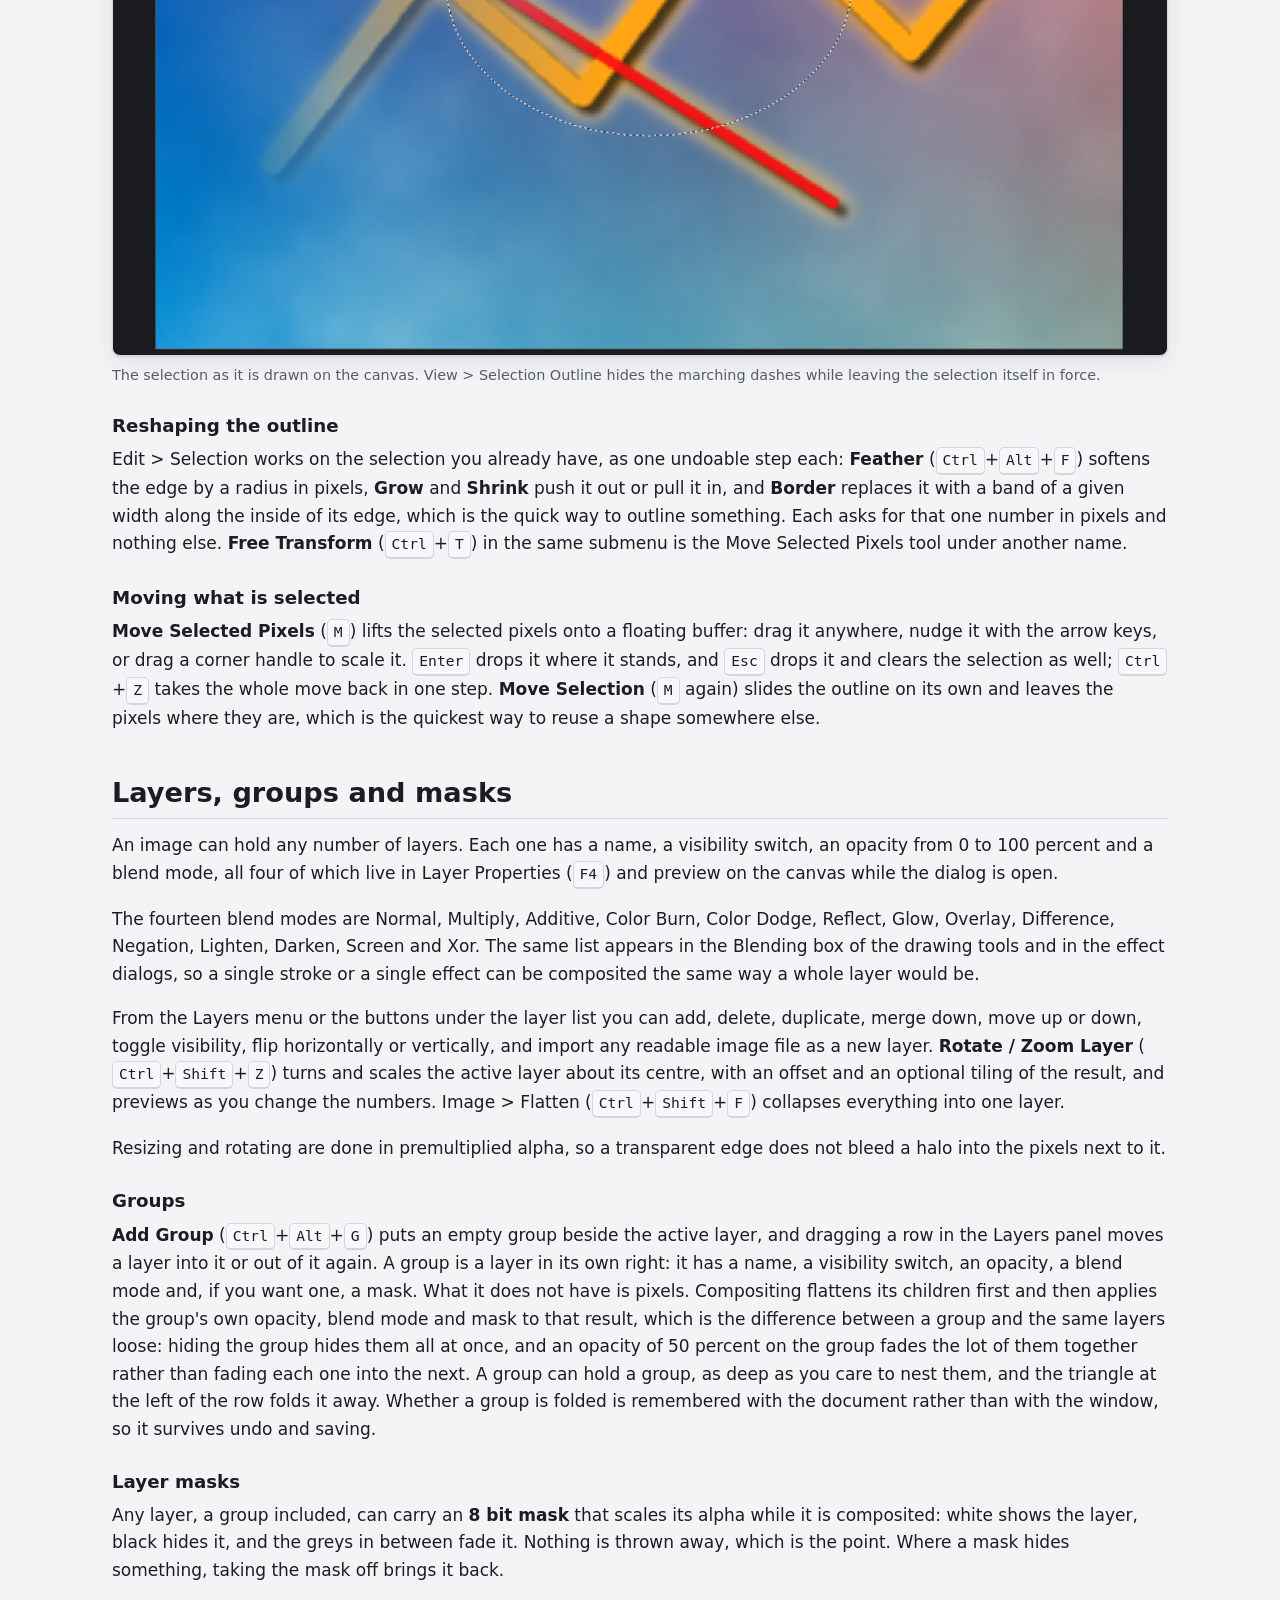
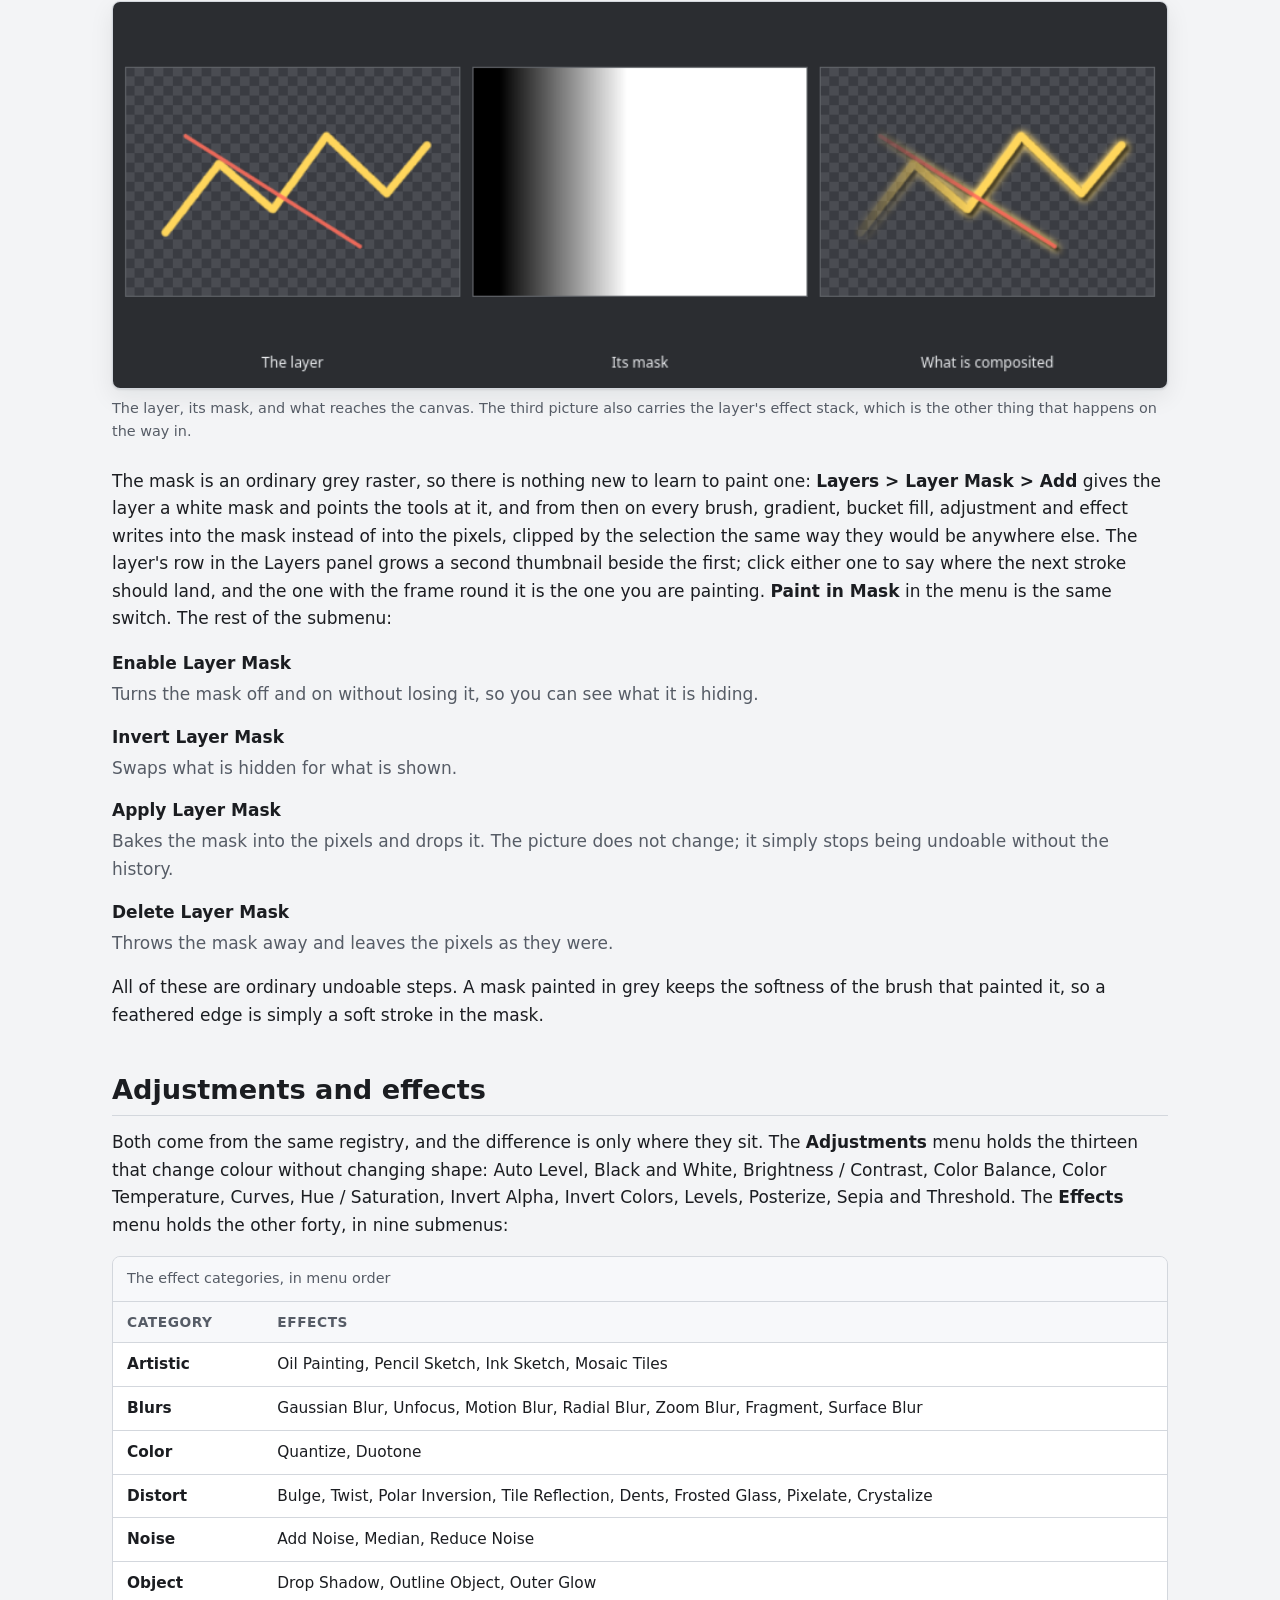
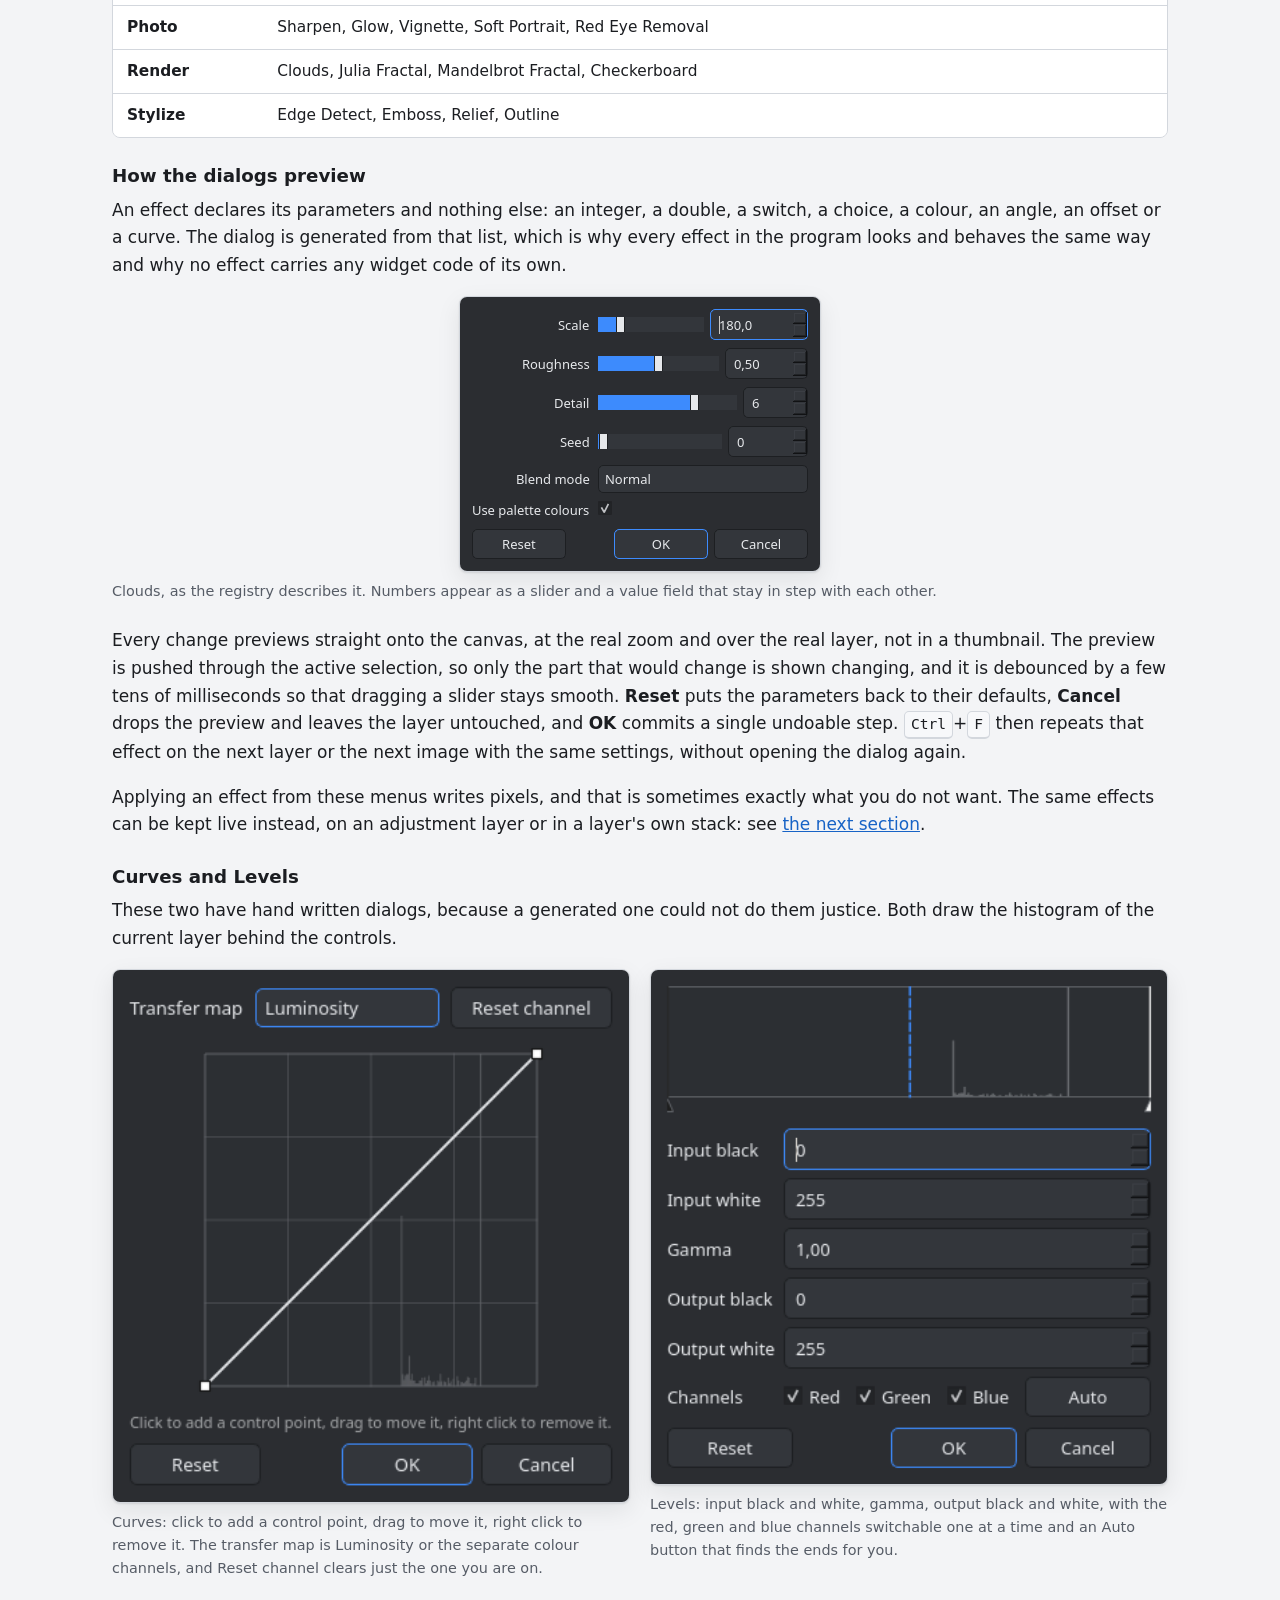
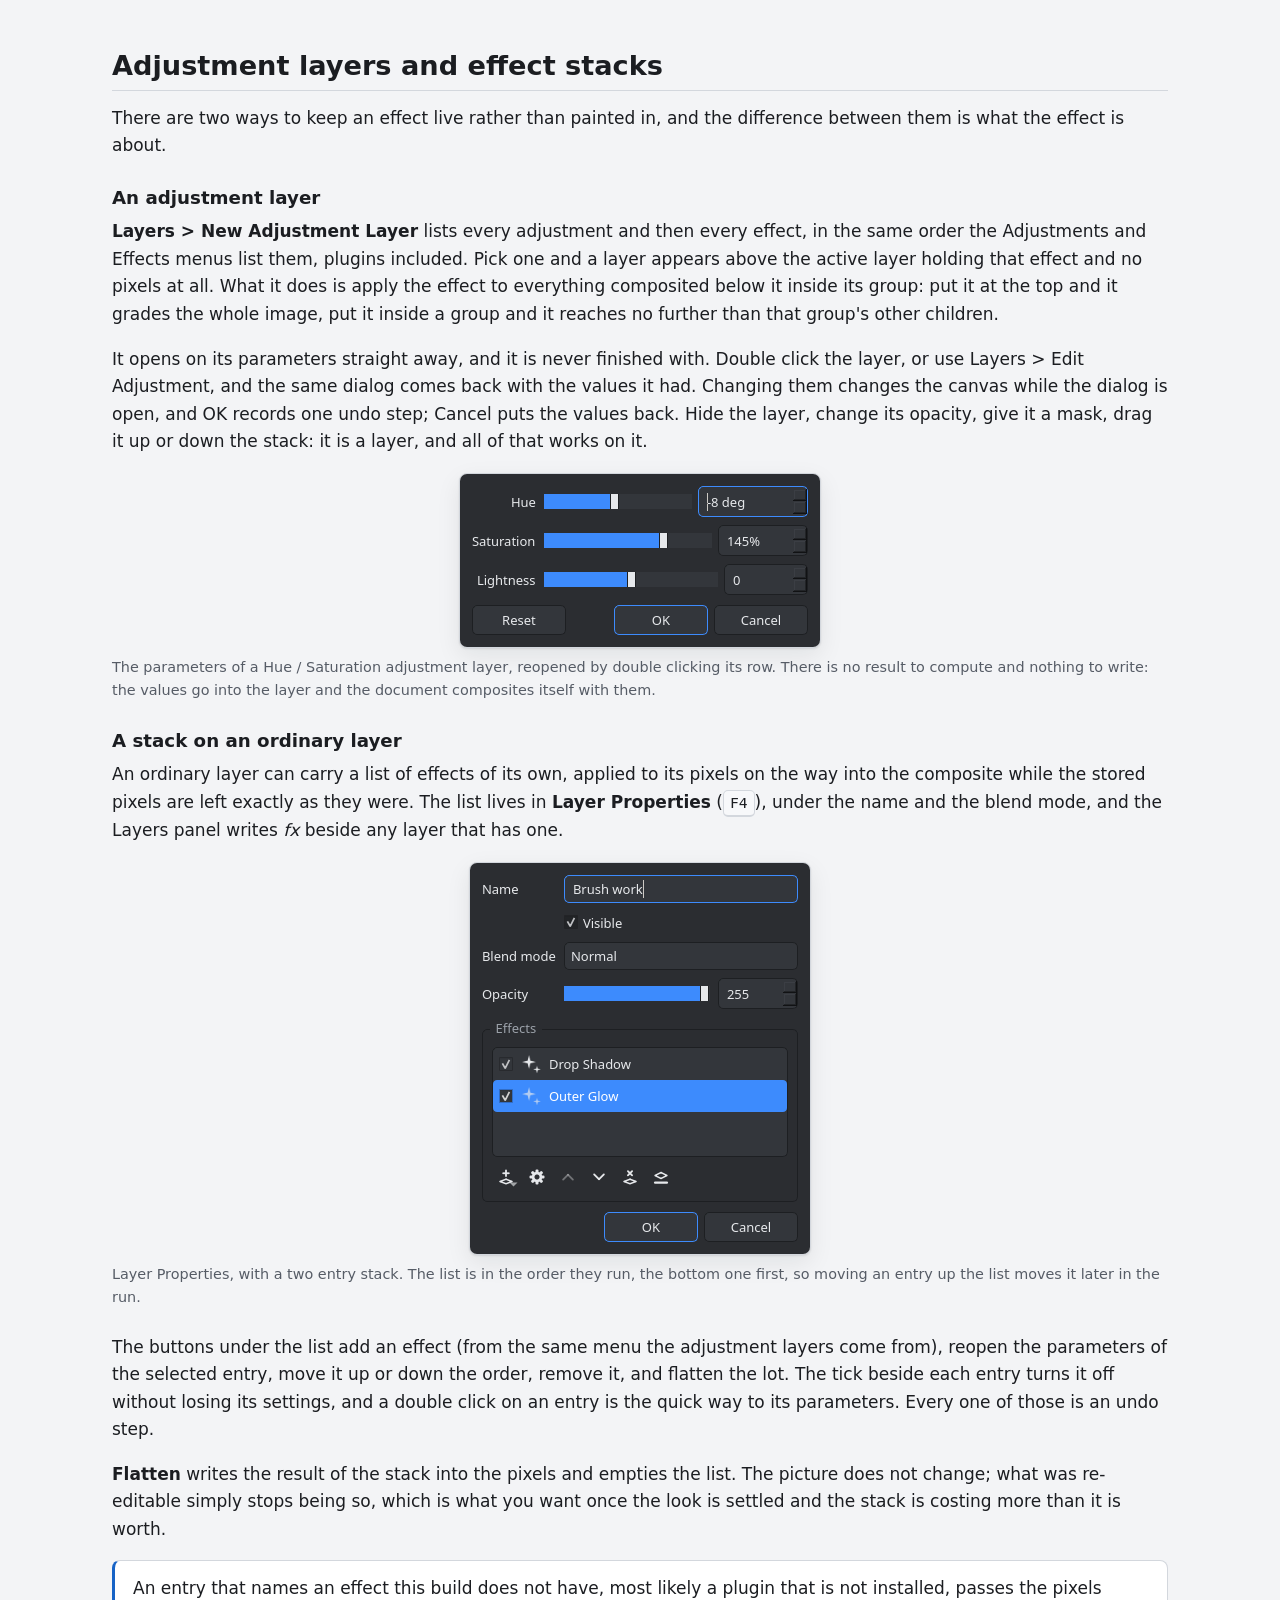
==== commit d8d3b6d0: "Move Add Group off a key the Black and White adjustment already had Qt does not choose between two a" ====
--- a/docs/guide.html
+++ b/docs/guide.html
@@ -429,7 +429,7 @@
       bleed a halo into the pixels next to it.</p>
 
     <h3>Groups</h3>
-    <p><strong>Add Group</strong> (<kbd>Ctrl</kbd>+<kbd>Shift</kbd>+<kbd>G</kbd>) puts an
+    <p><strong>Add Group</strong> (<kbd>Ctrl</kbd>+<kbd>Alt</kbd>+<kbd>G</kbd>) puts an
       empty group beside the active layer, and dragging a row in the Layers panel moves a
       layer into it or out of it again. A group is a layer in its own right: it has a name, a
       visibility switch, an opacity, a blend mode and, if you want one, a mask. What it does
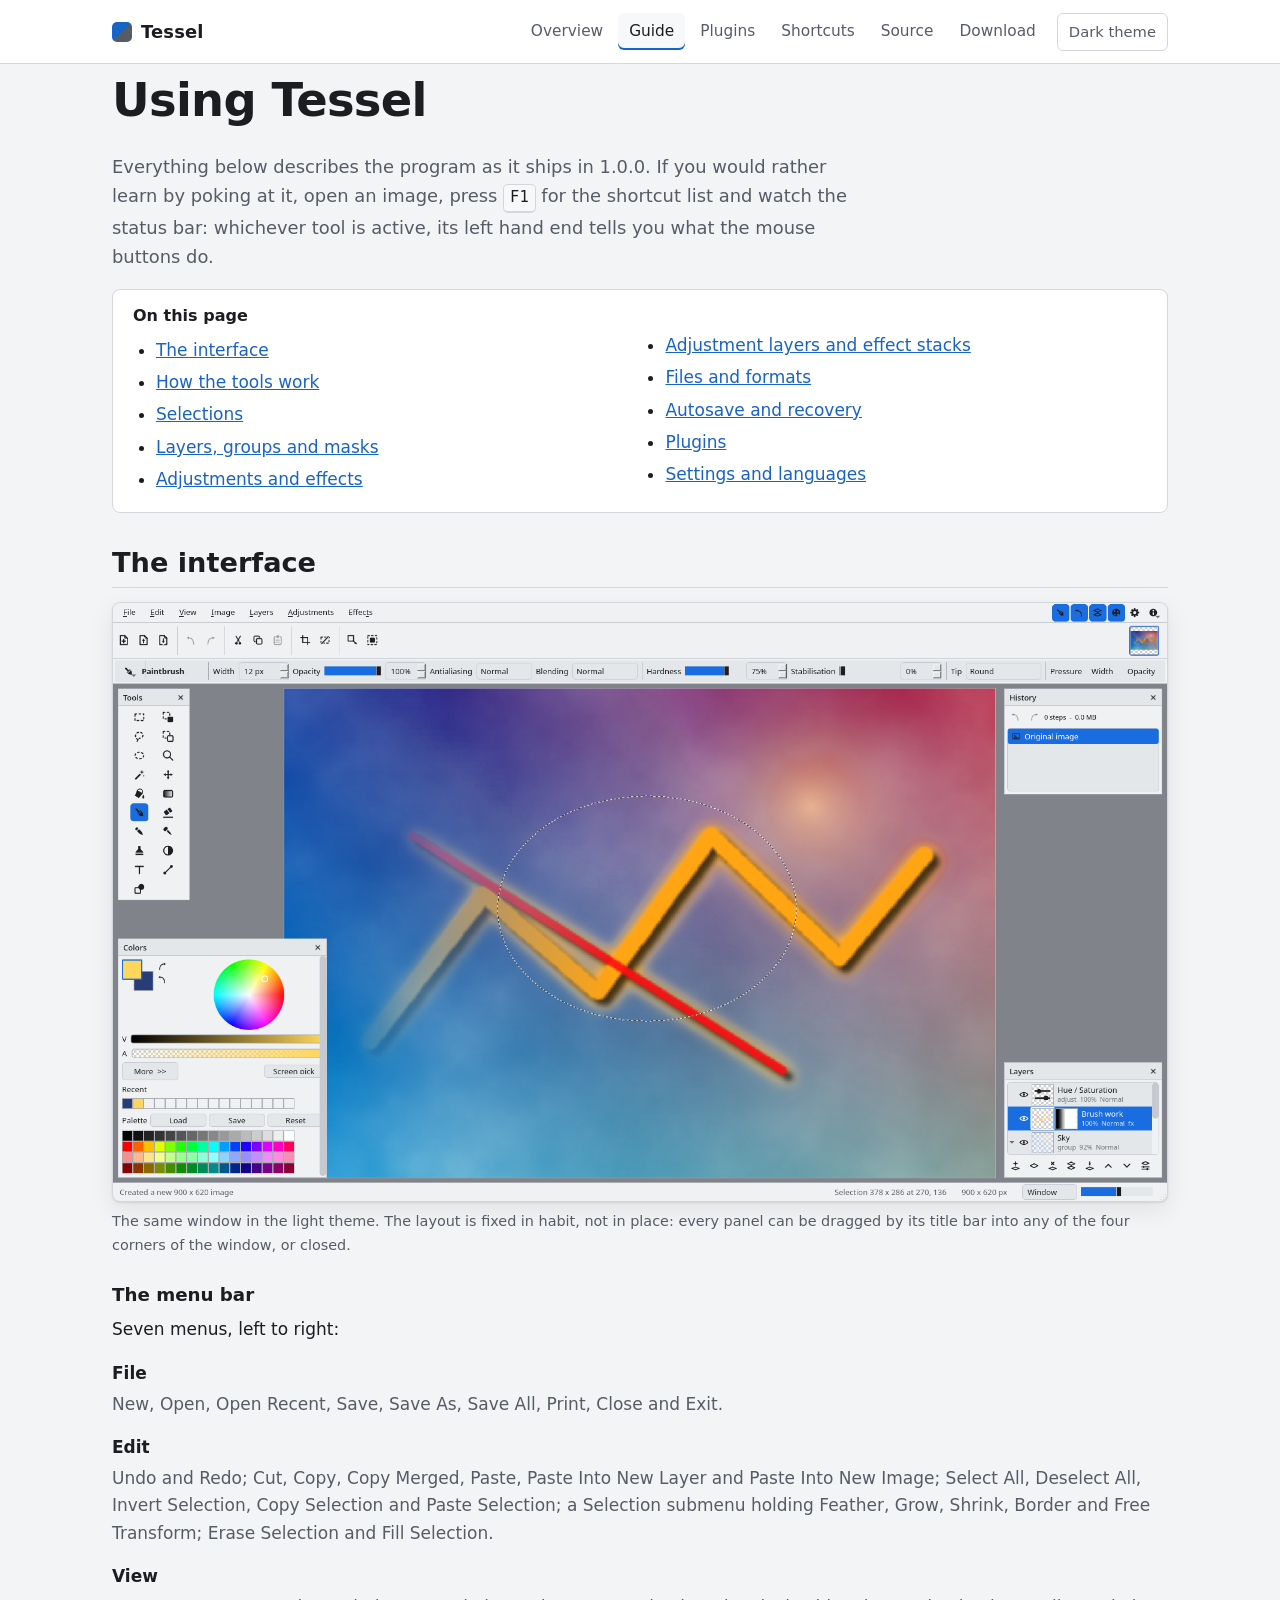
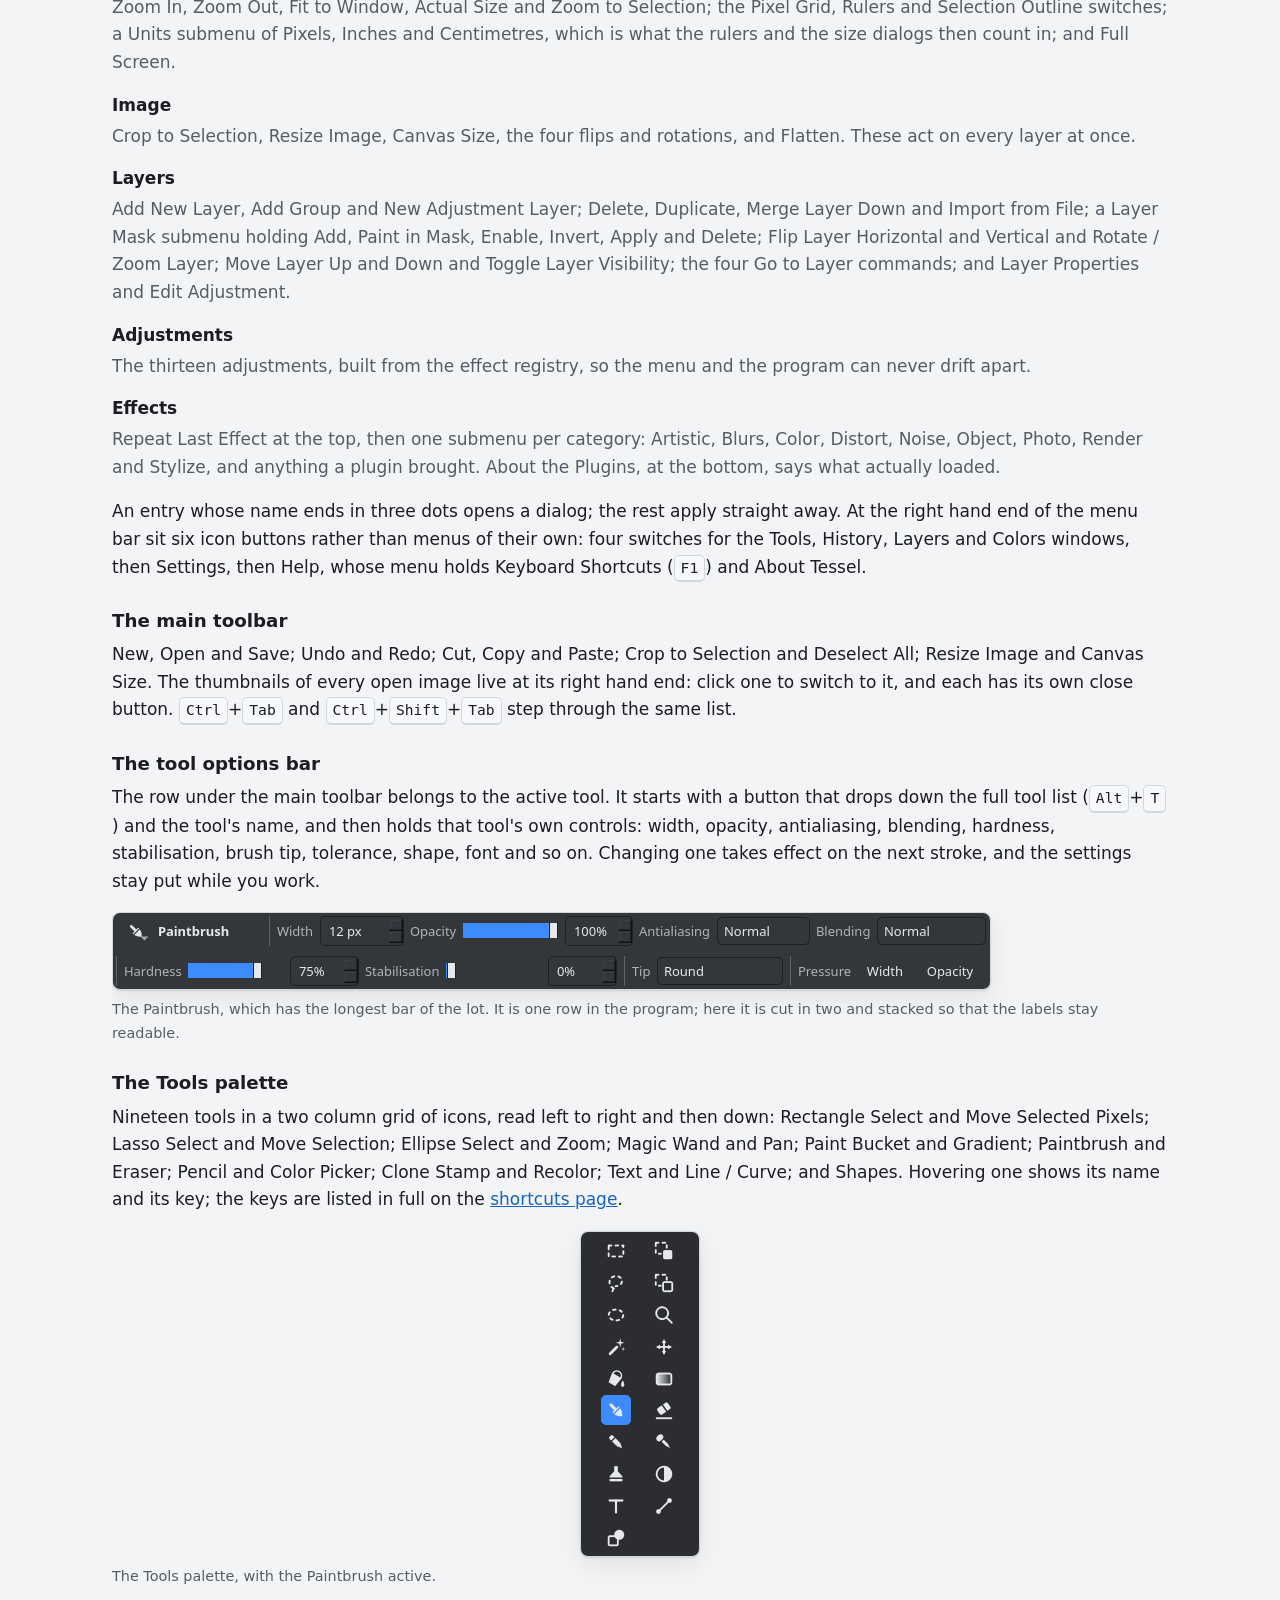
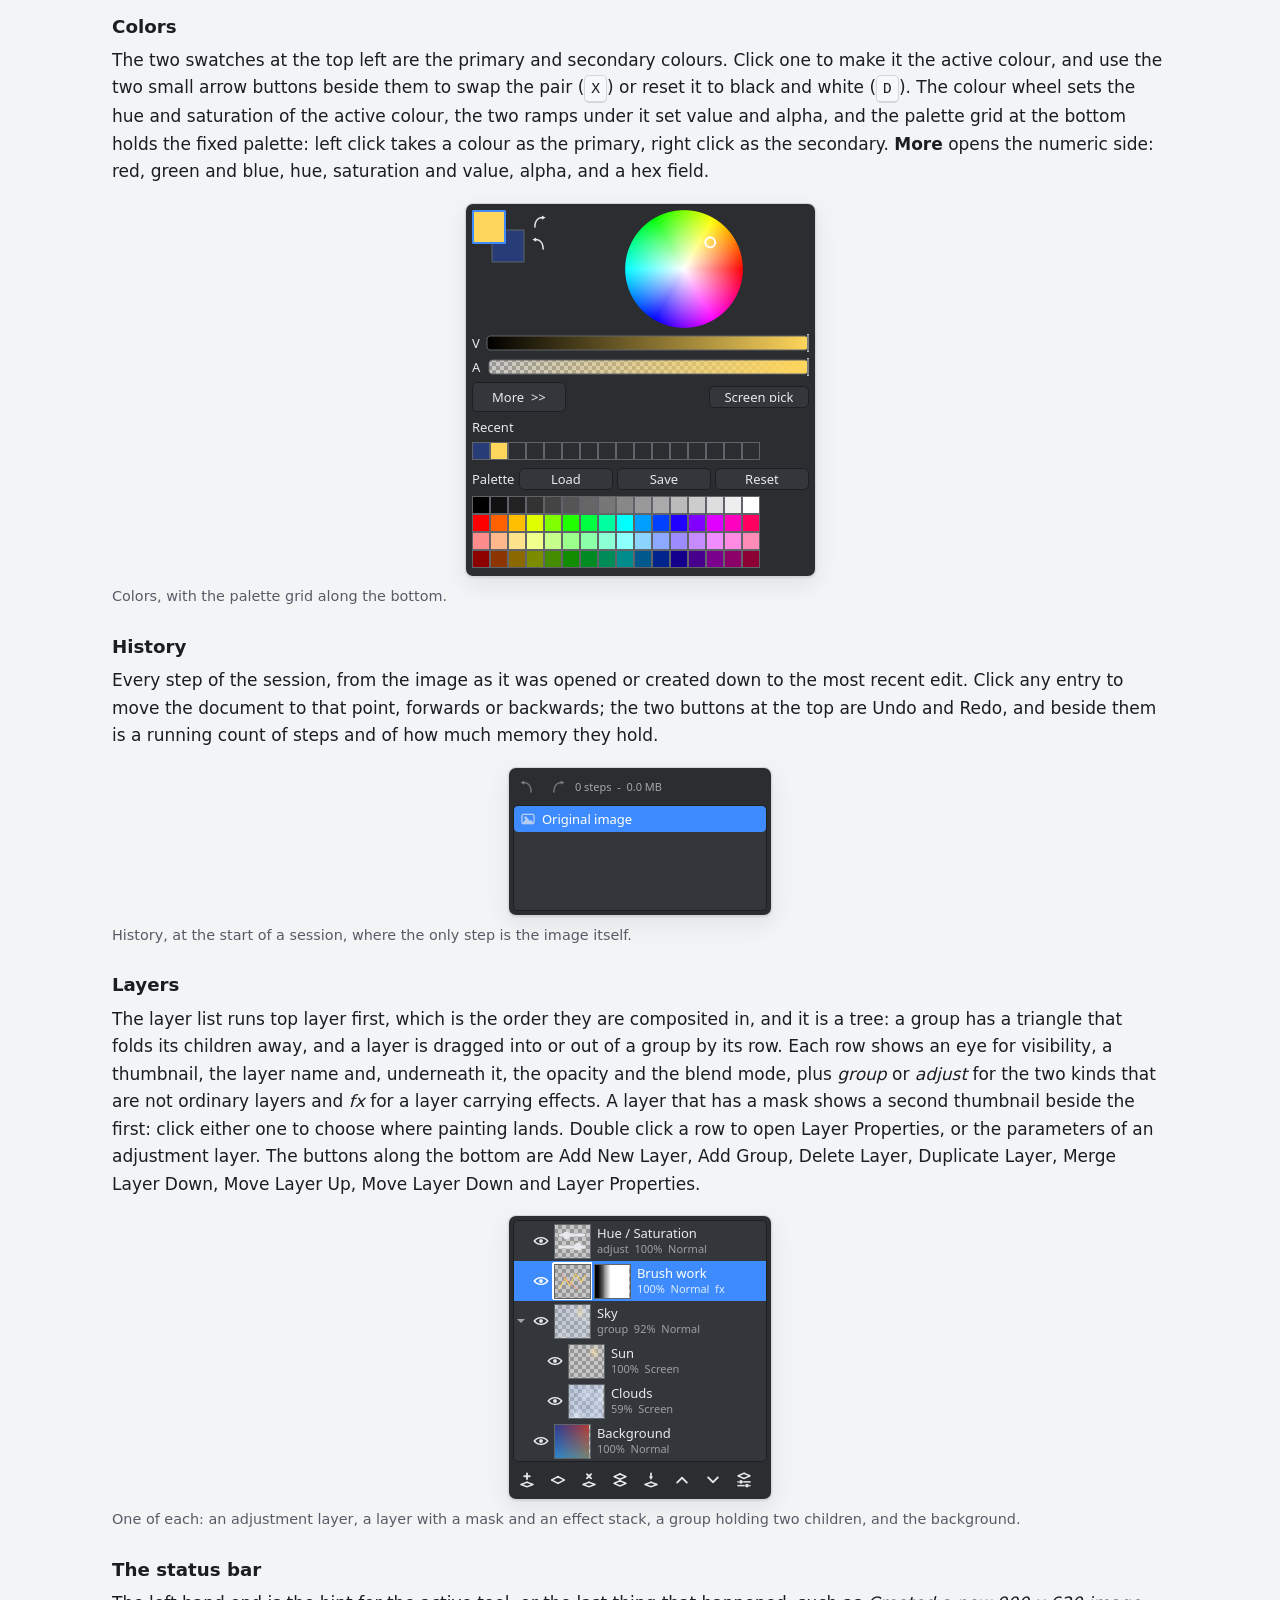
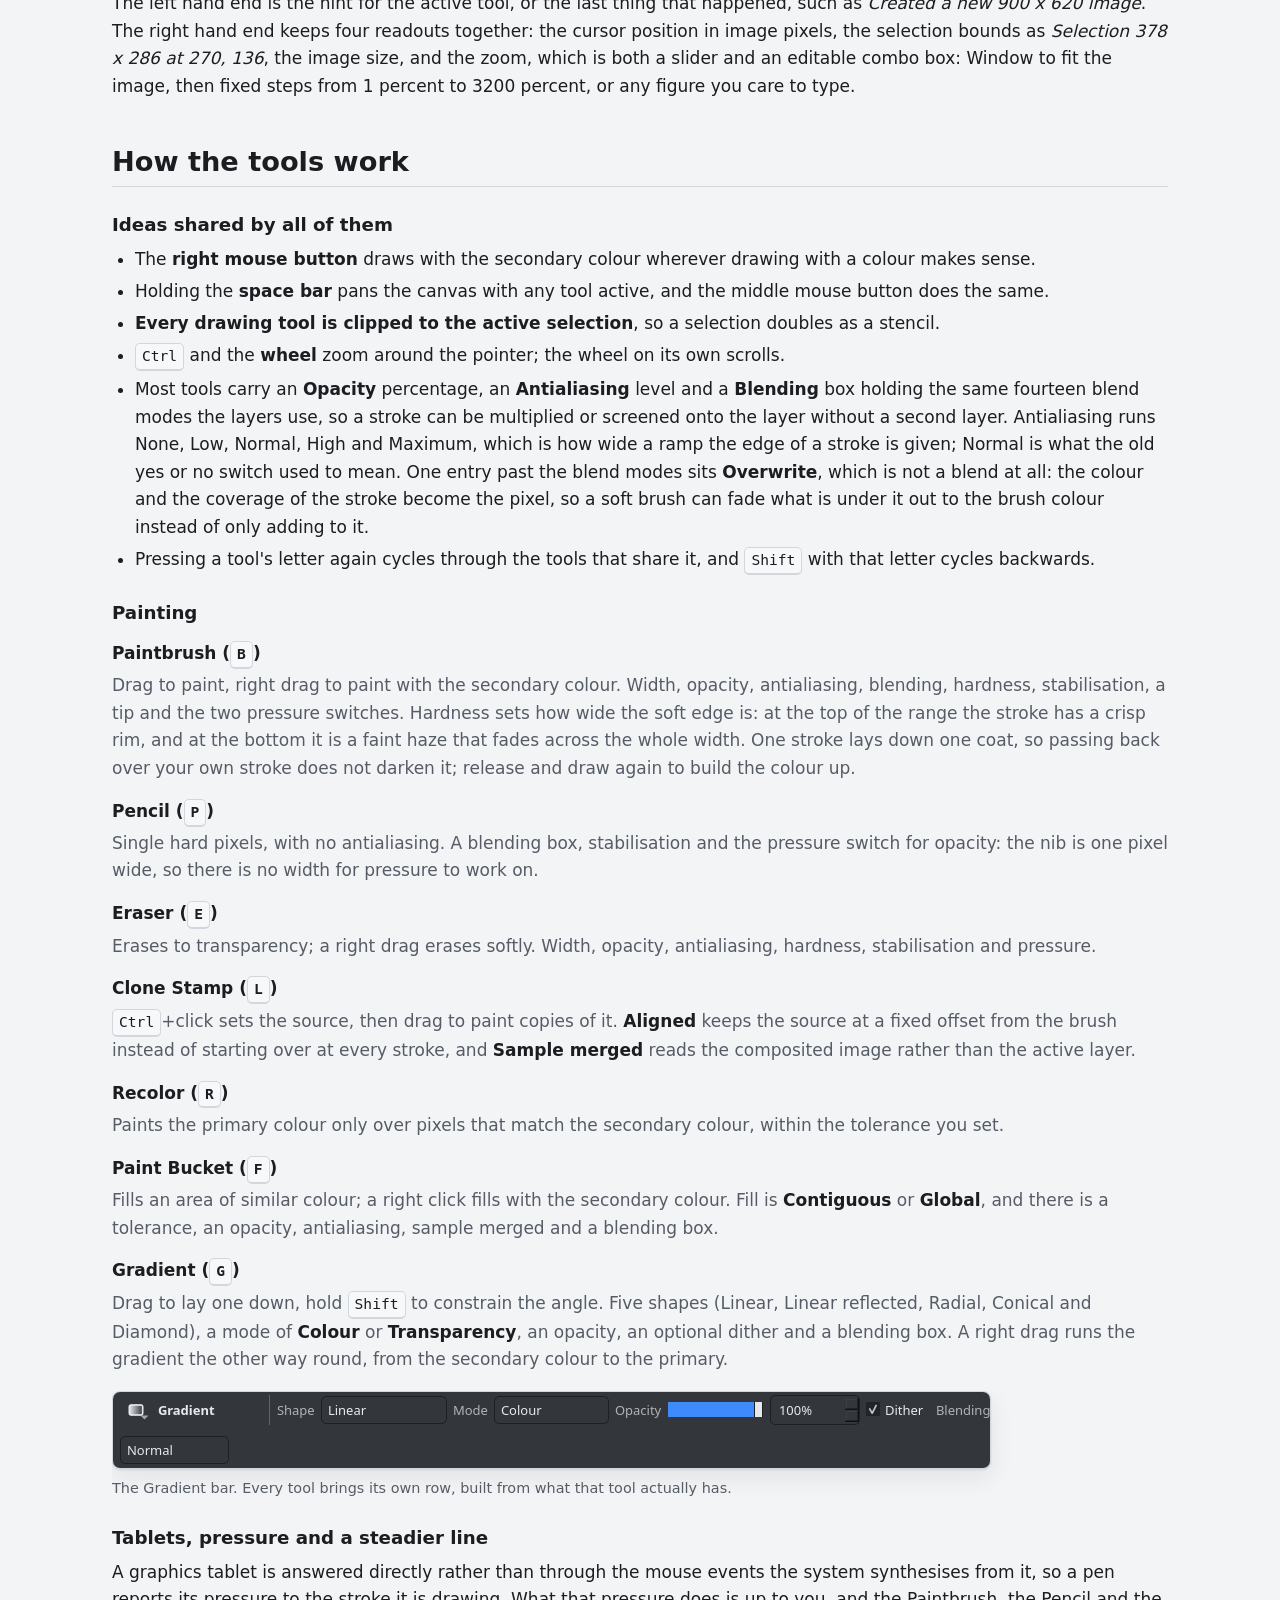
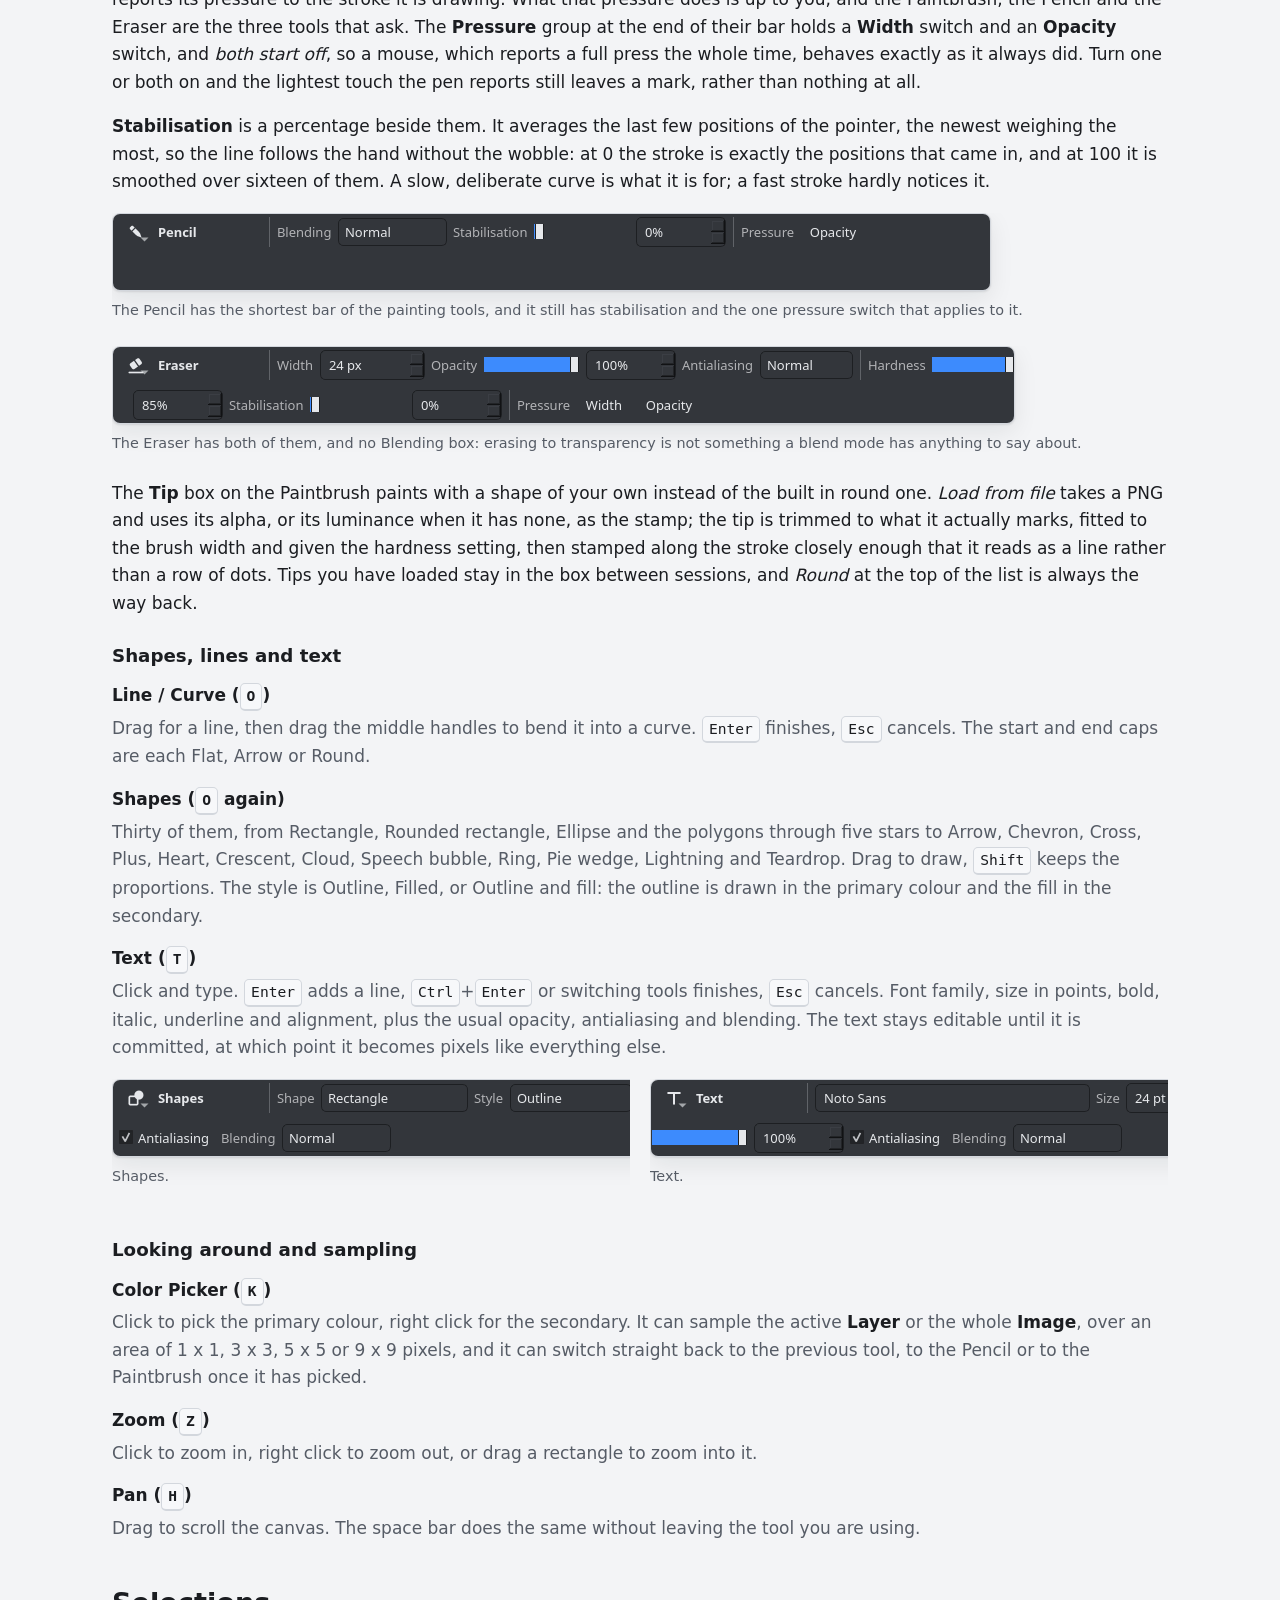
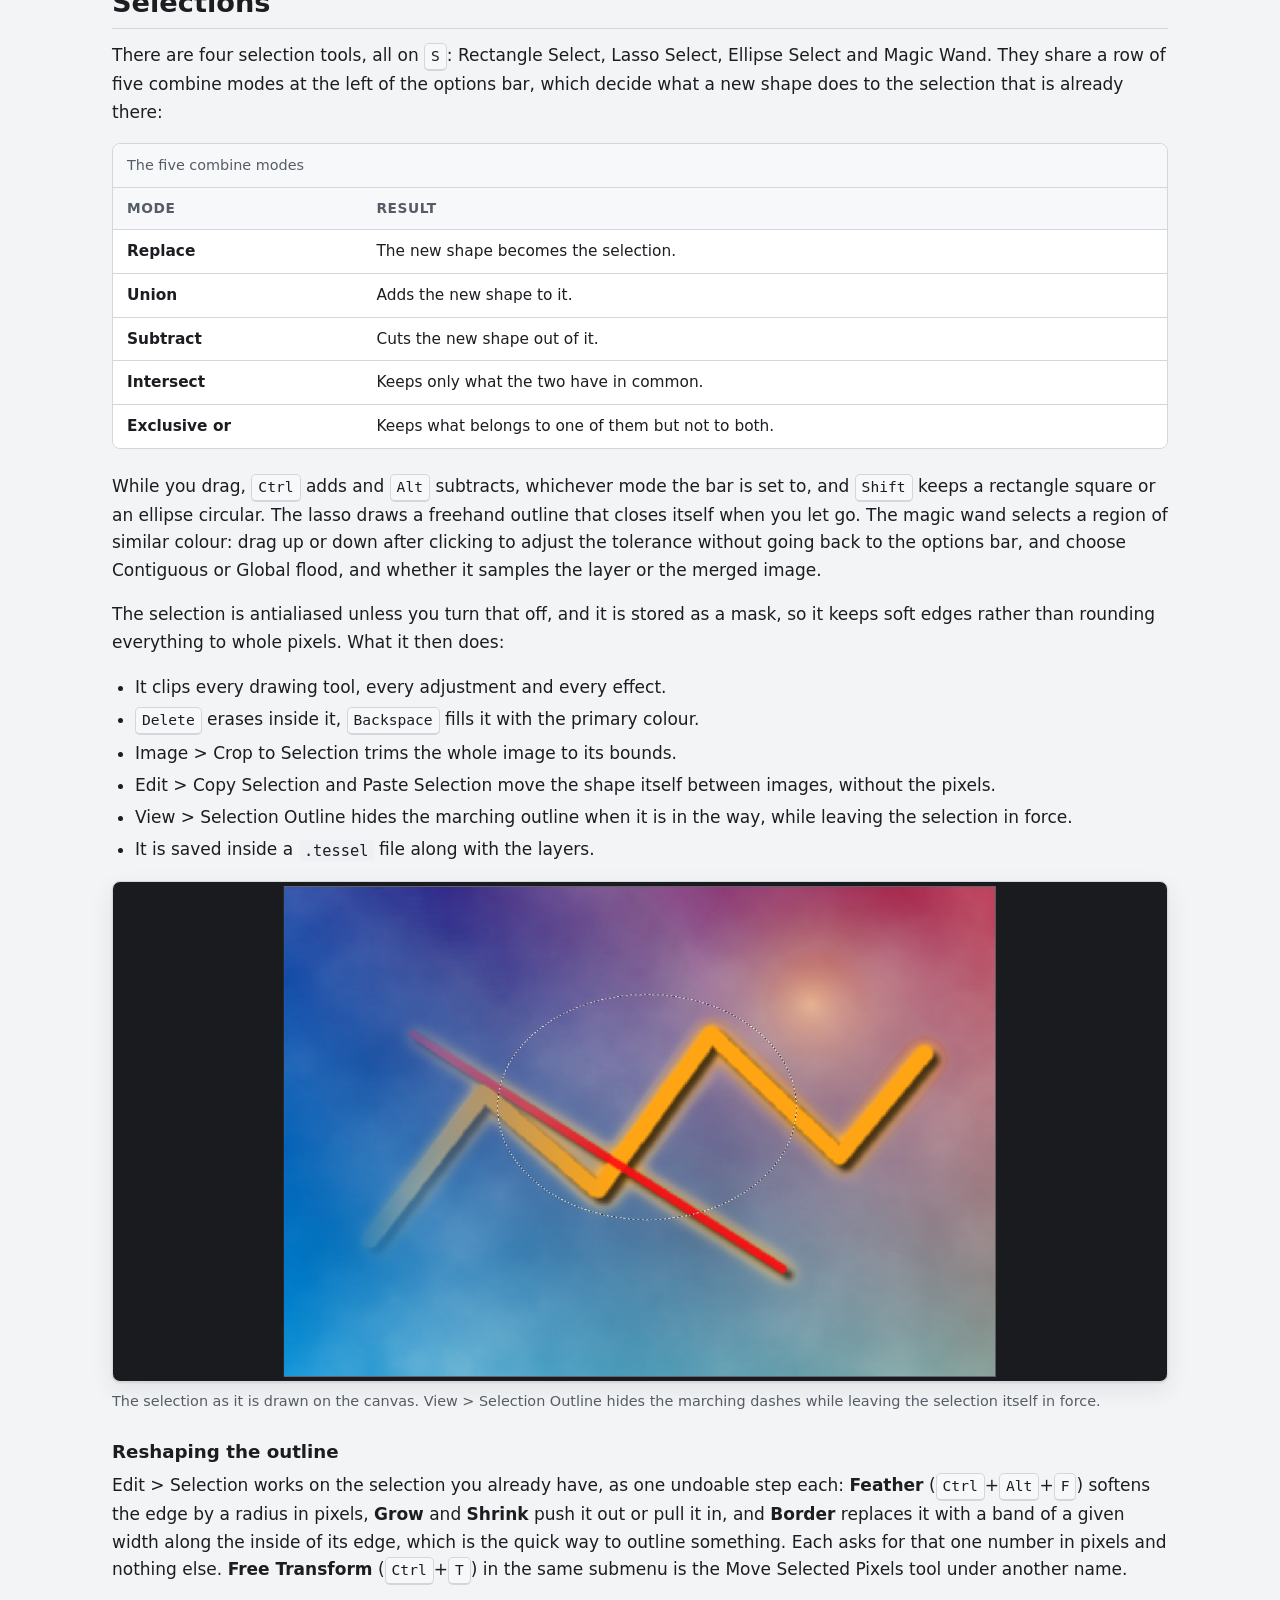
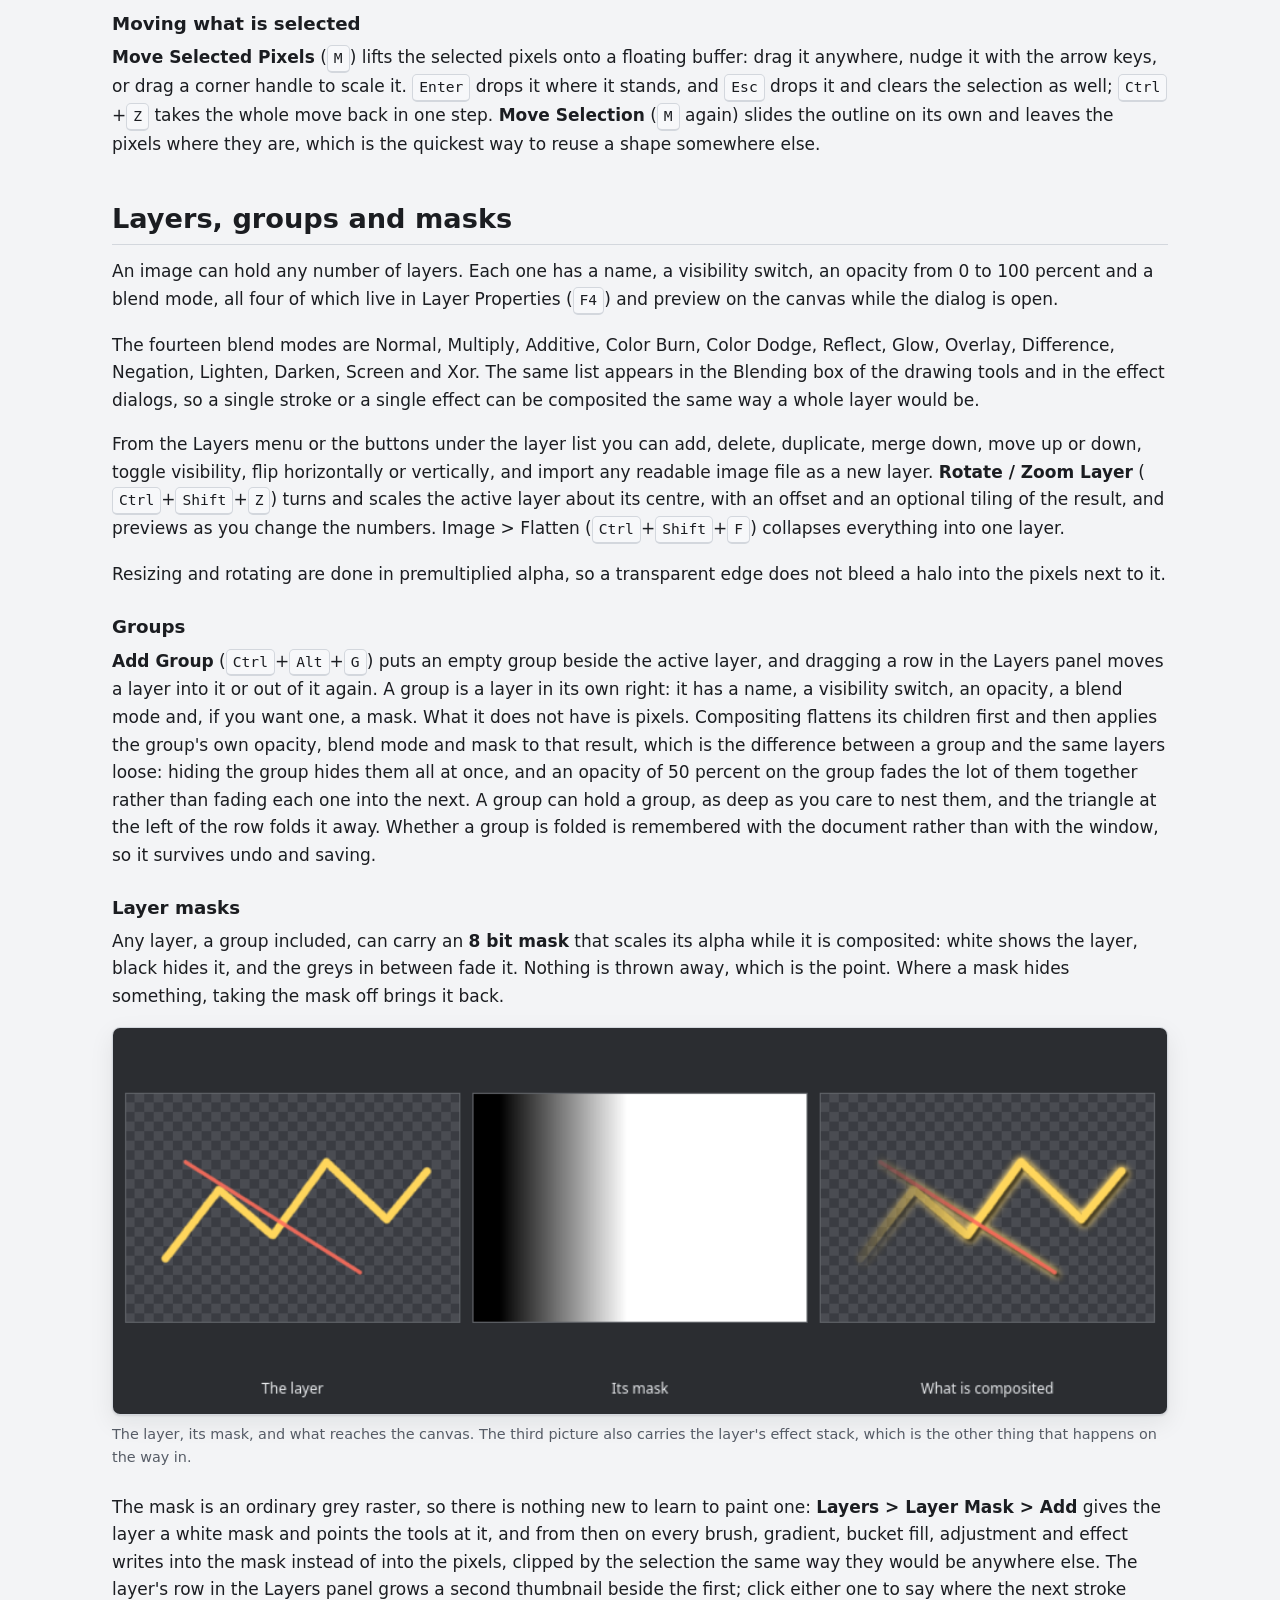
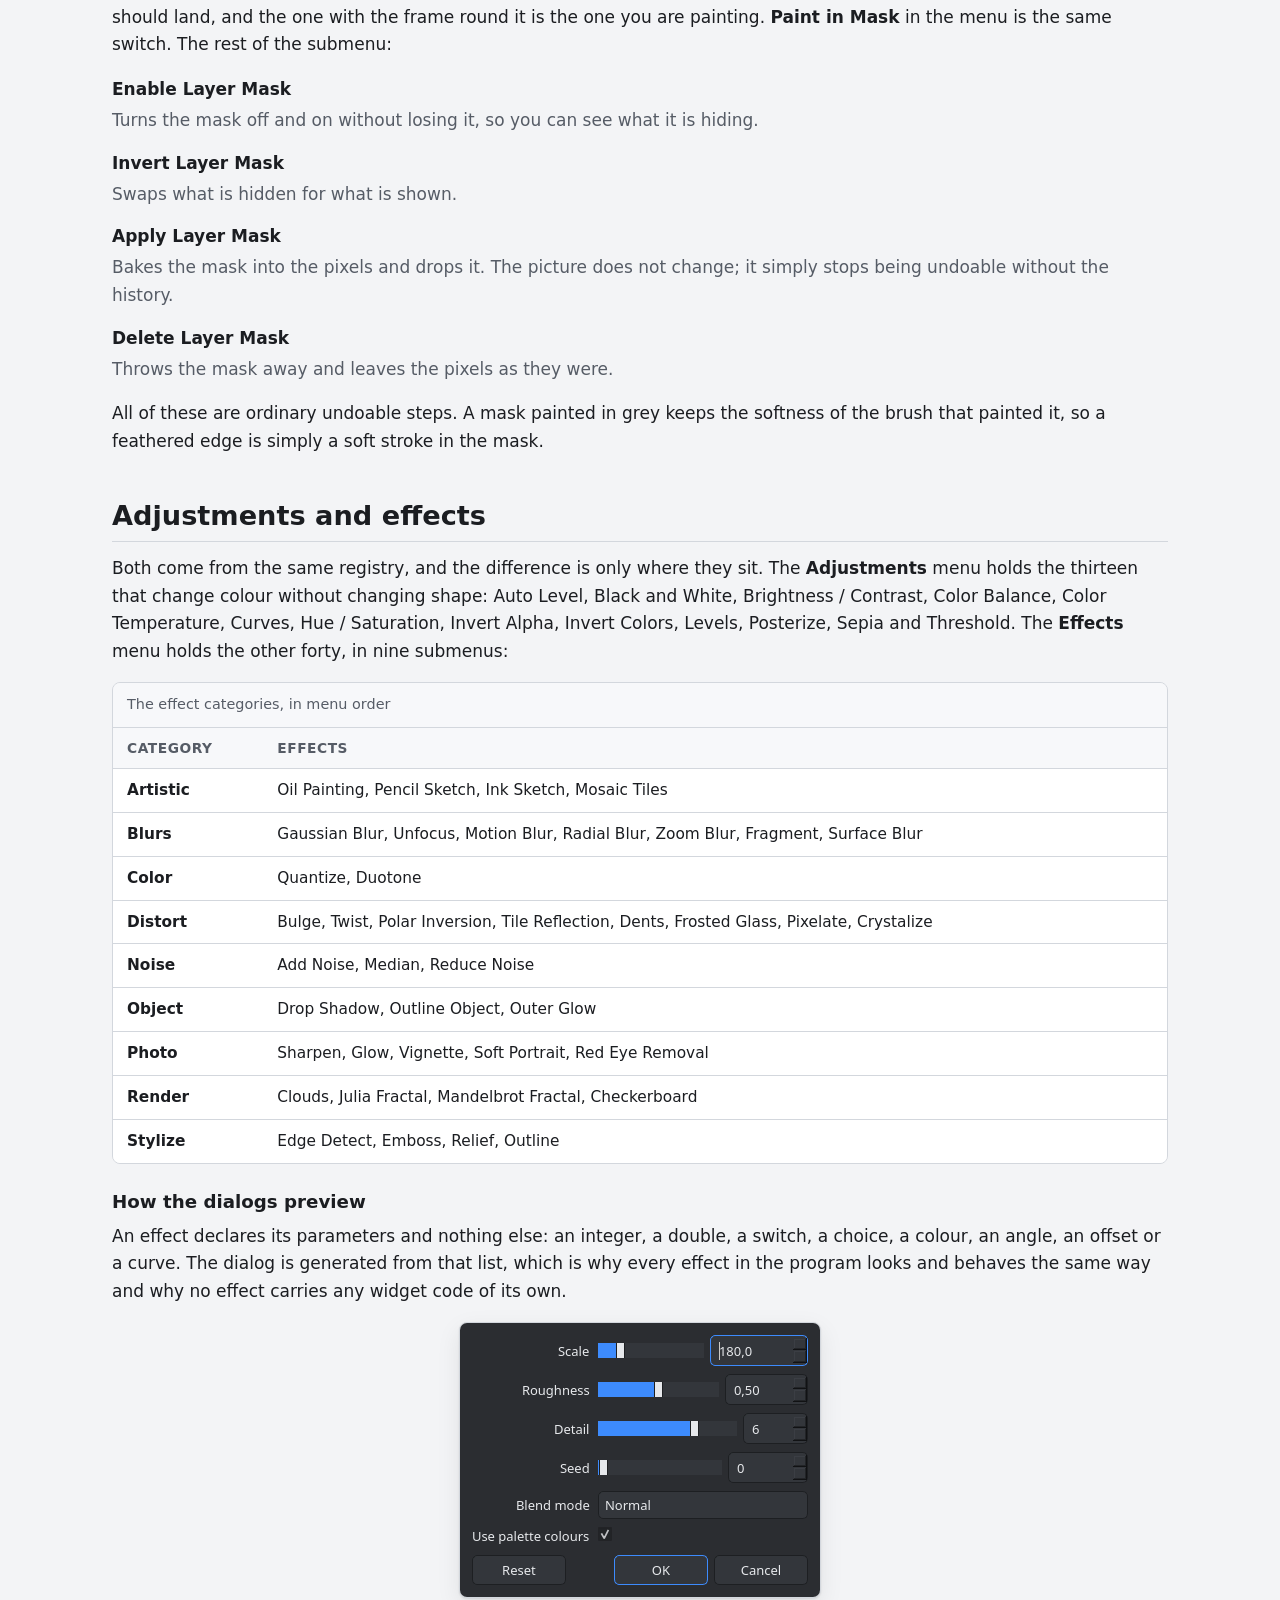
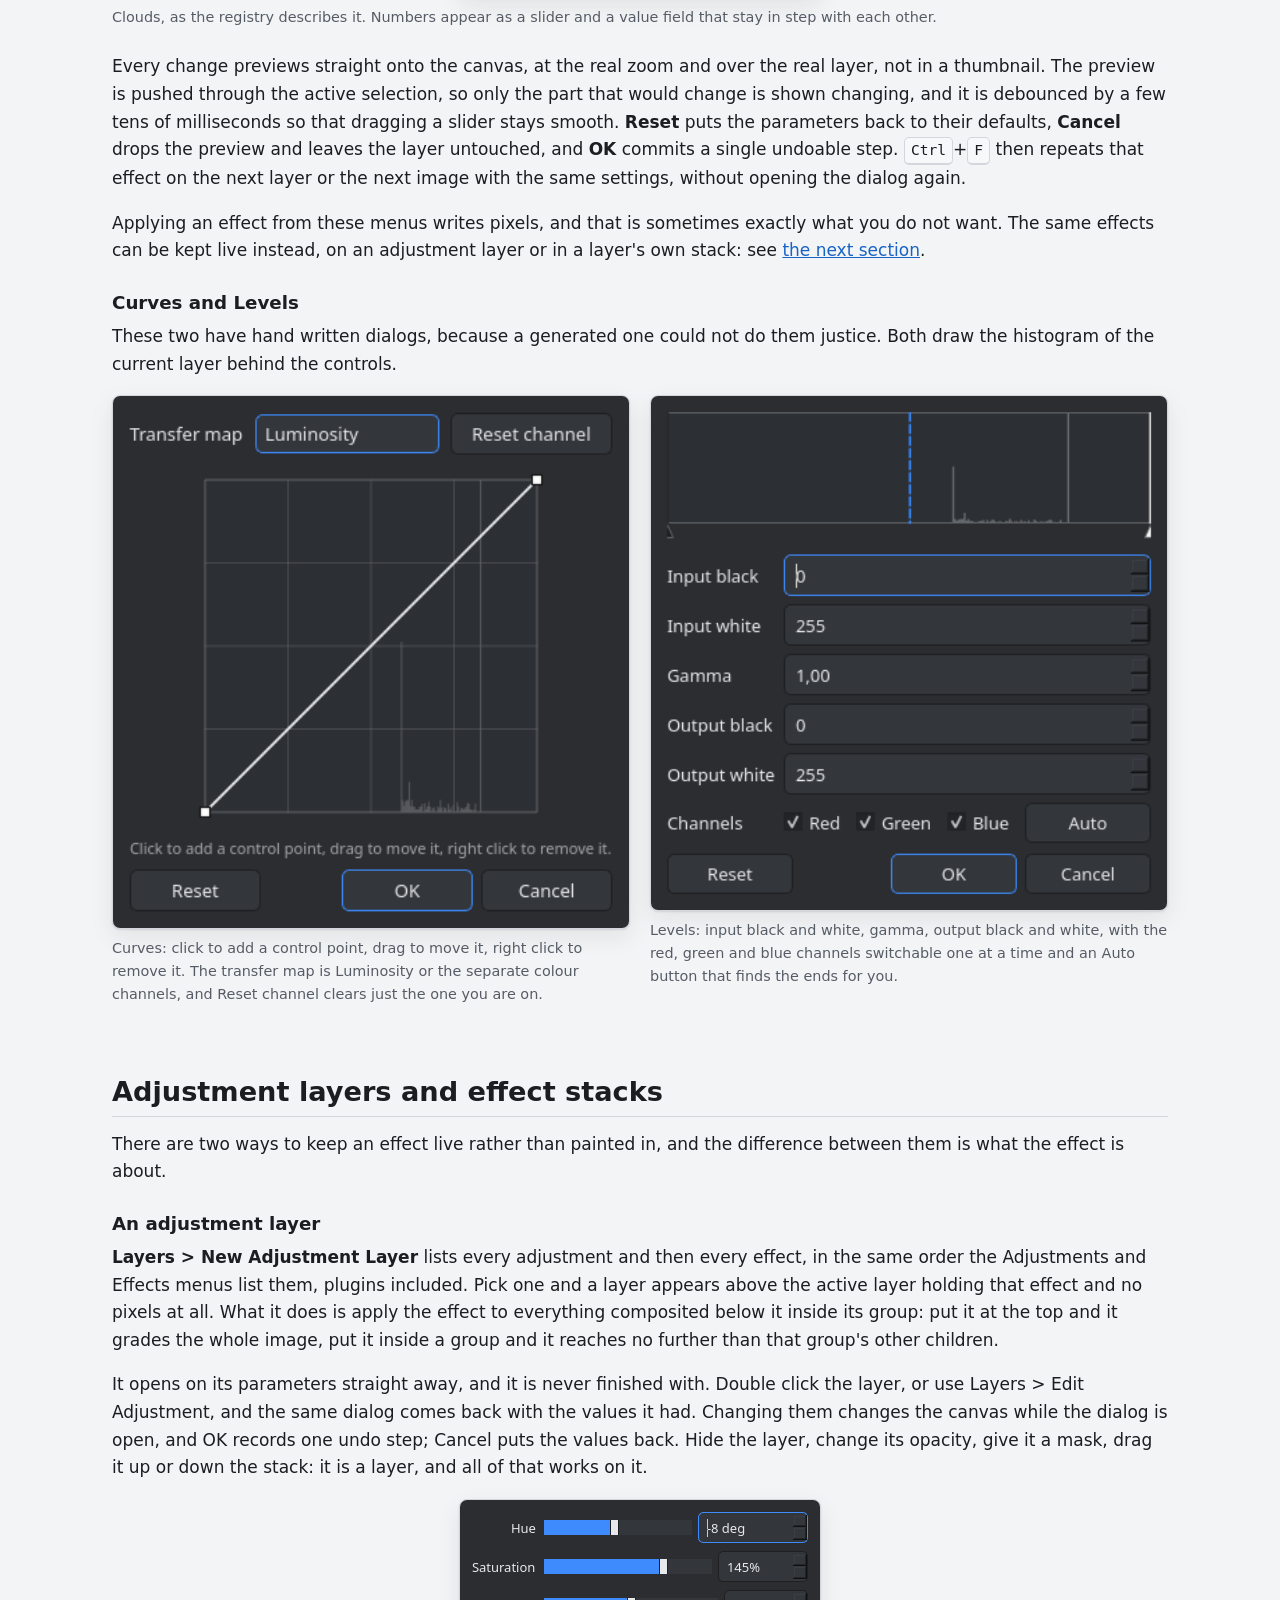
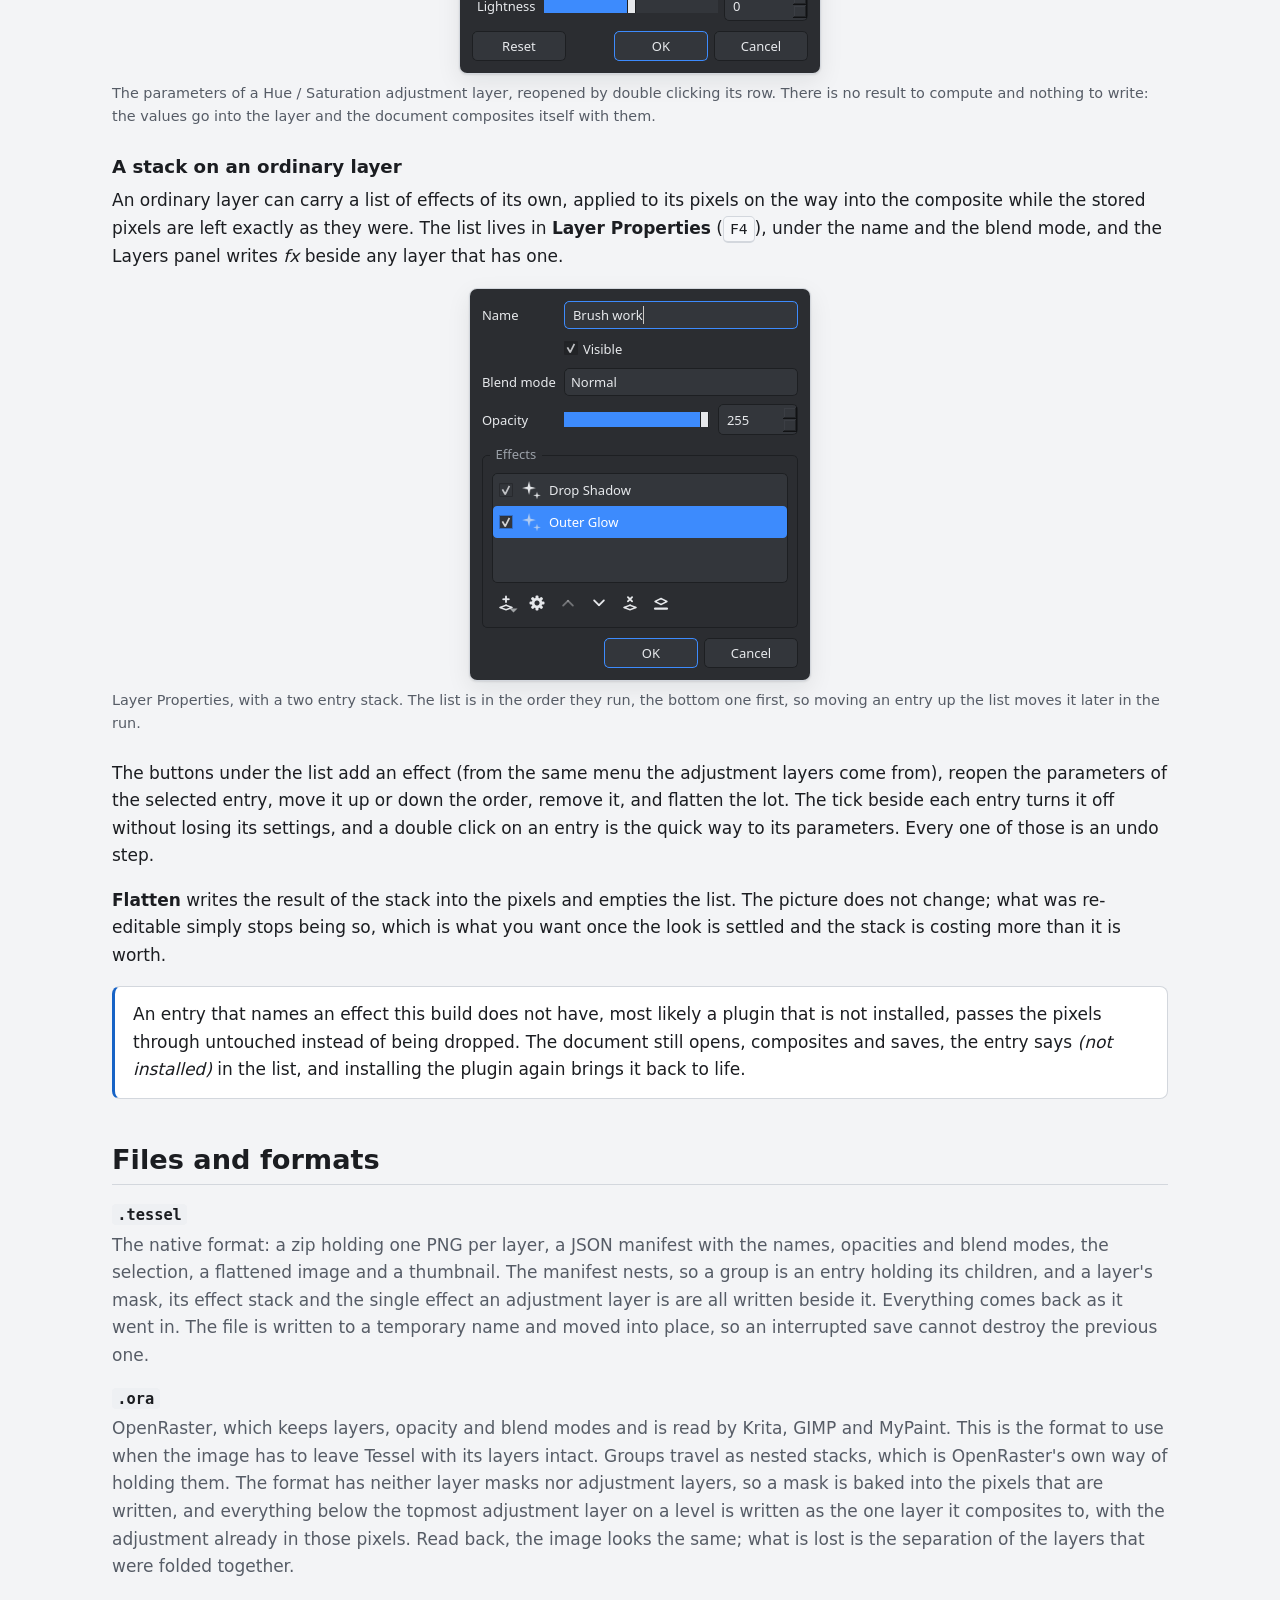
==== commit cb844980: "Put the panels in the corners Qt's docking gives a panel a strip down one side of the window and giv" ====
--- a/docs/guide.html
+++ b/docs/guide.html
@@ -58,9 +58,10 @@
 
     <figure>
       <img src="screenshots/main-light.png" width="1760" height="1000"
-           alt="The Tessel window in its light theme, showing the menu bar, main toolbar, tool options bar for the Paintbrush, the Tools palette down the left side, the History, Layers and Colors panels down the right side, an image with an elliptical selection on the canvas, and the status bar.">
+           alt="The Tessel window in its light theme, showing the menu bar, main toolbar, tool options bar for the Paintbrush, the Tools palette in the top left corner, History in the top right, Colors in the bottom left and Layers in the bottom right, an image with an elliptical selection on the canvas beneath them, and the status bar.">
       <figcaption>The same window in the light theme. The layout is fixed in habit, not in
-        place: every panel is a dock that can be moved, floated or closed.</figcaption>
+        place: every panel can be dragged by its title bar into any of the four corners of
+        the window, or closed.</figcaption>
     </figure>
 
     <h3>The menu bar</h3>
@@ -722,11 +723,11 @@
         image and how many minutes apart, whether the images from the last session are
         offered again at startup, and how long an abandoned recovery file is kept before it
         is deleted unasked. See <a href="#recovery">Autosave and recovery</a>.</li>
-      <li><strong>Window</strong>: reset the panel layout, if the docks have been dragged
+      <li><strong>Window</strong>: reset the panel layout, if the panels have been dragged
         somewhere you would rather they were not.</li>
     </ul>
-    <p>Window geometry, dock layout, recent files, the measurement unit and the view switches
-      are remembered between sessions.</p>
+    <p>Window geometry, where the panels sit, recent files, the measurement unit and the
+      view switches are remembered between sessions.</p>
 
     <h3>Languages</h3>
     <p>The interface is translated, and ships in English and Russian. The
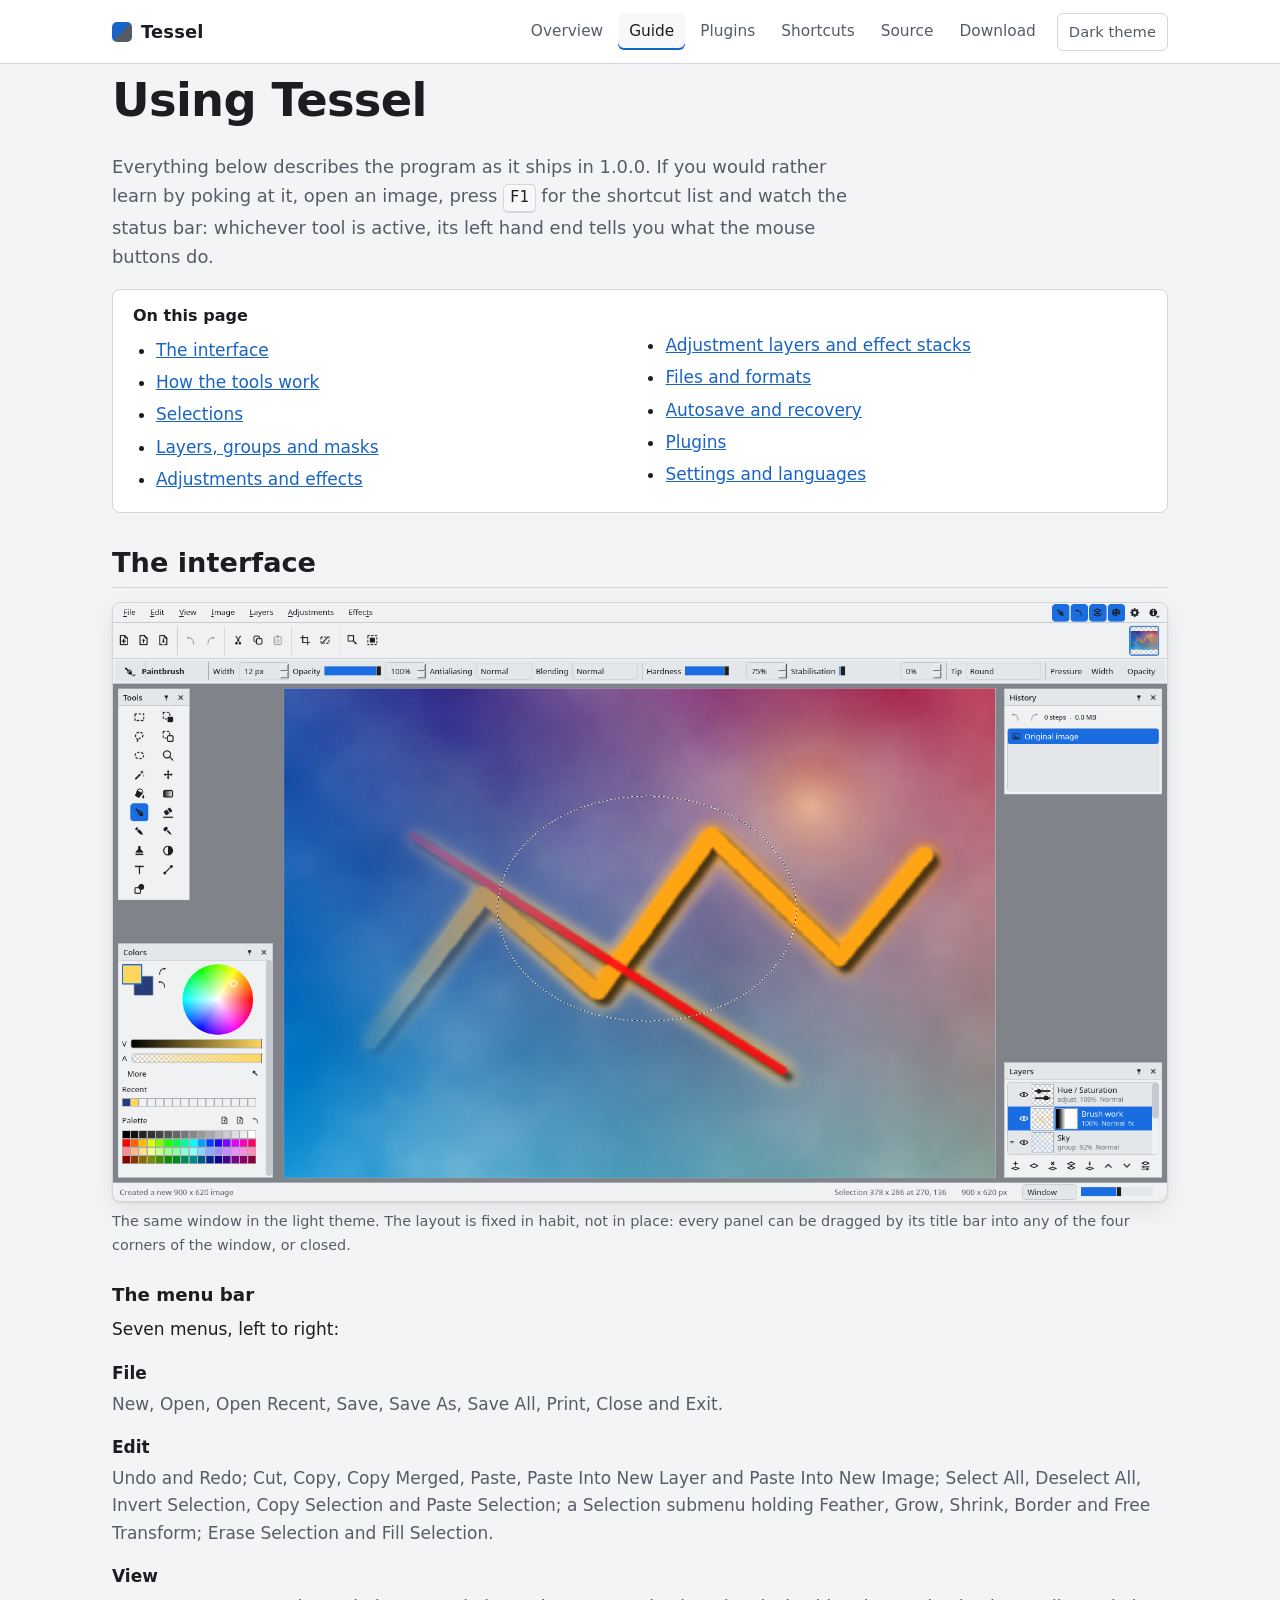
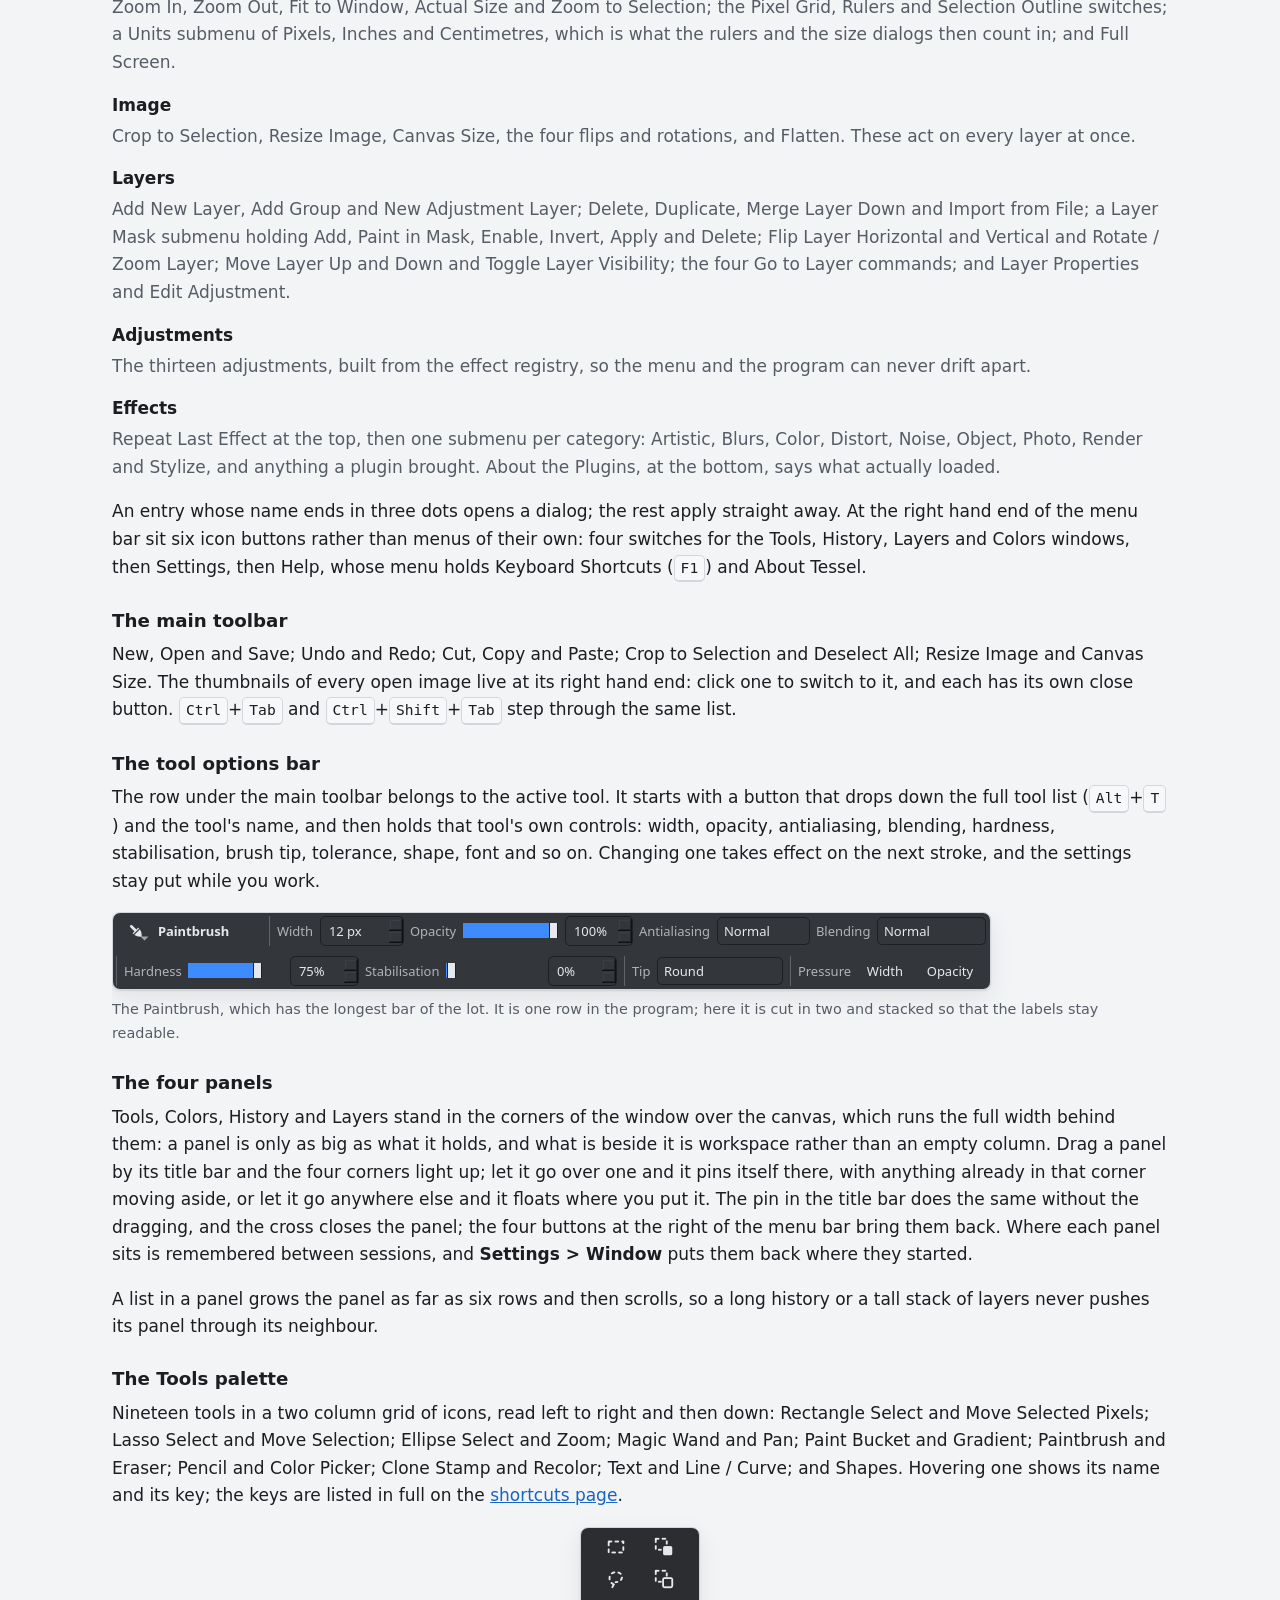
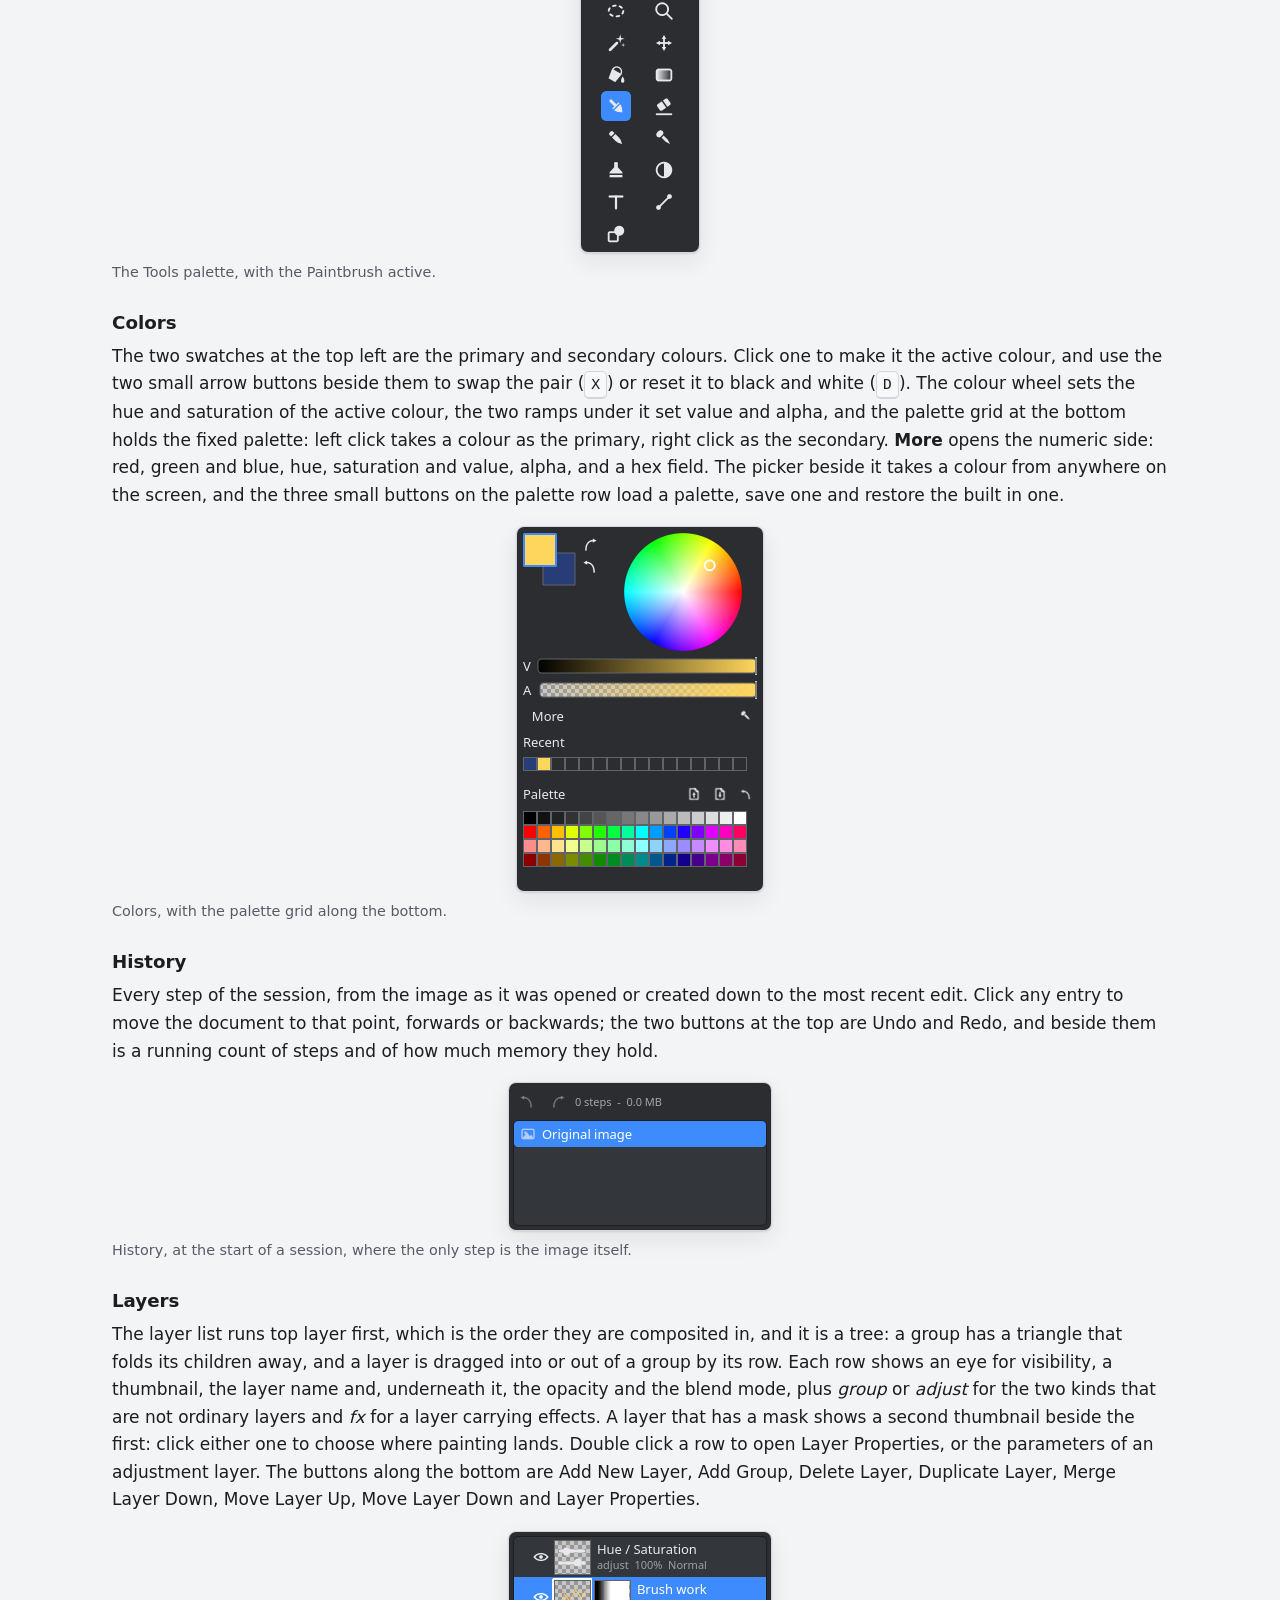
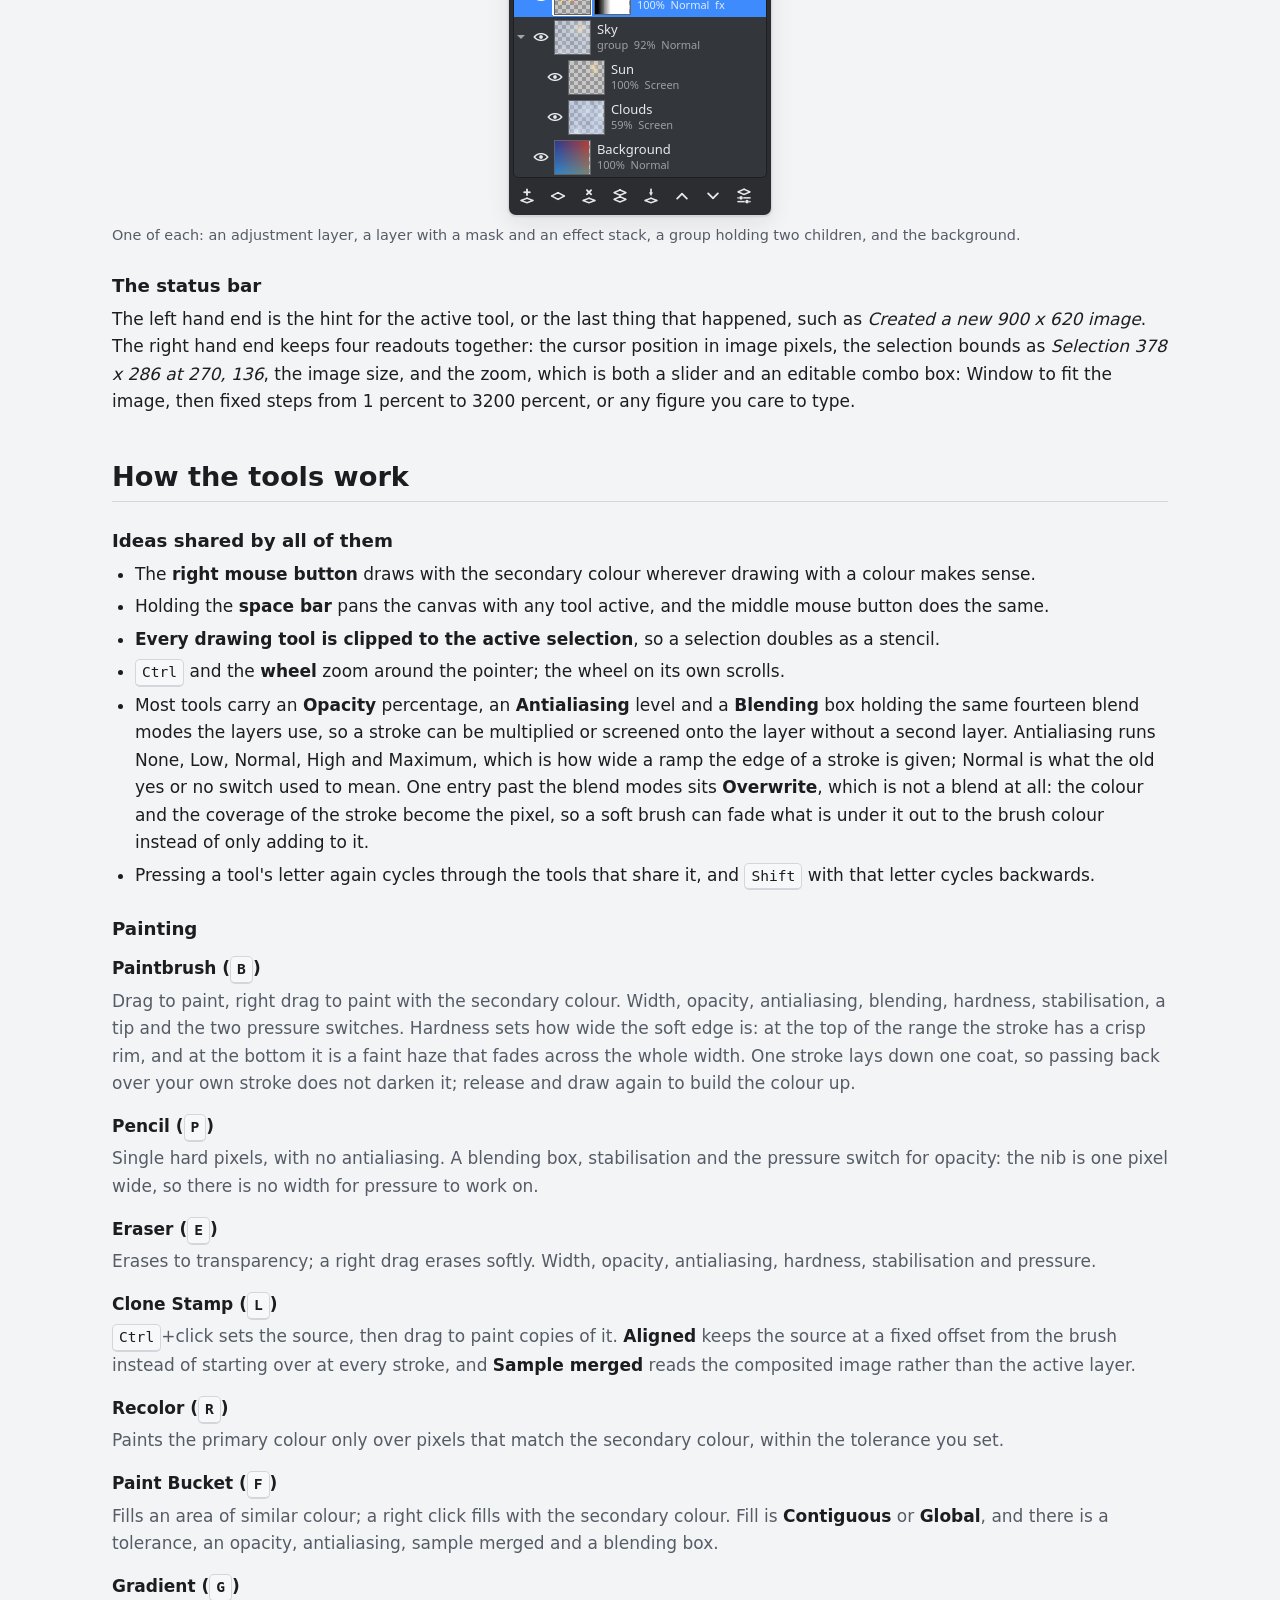
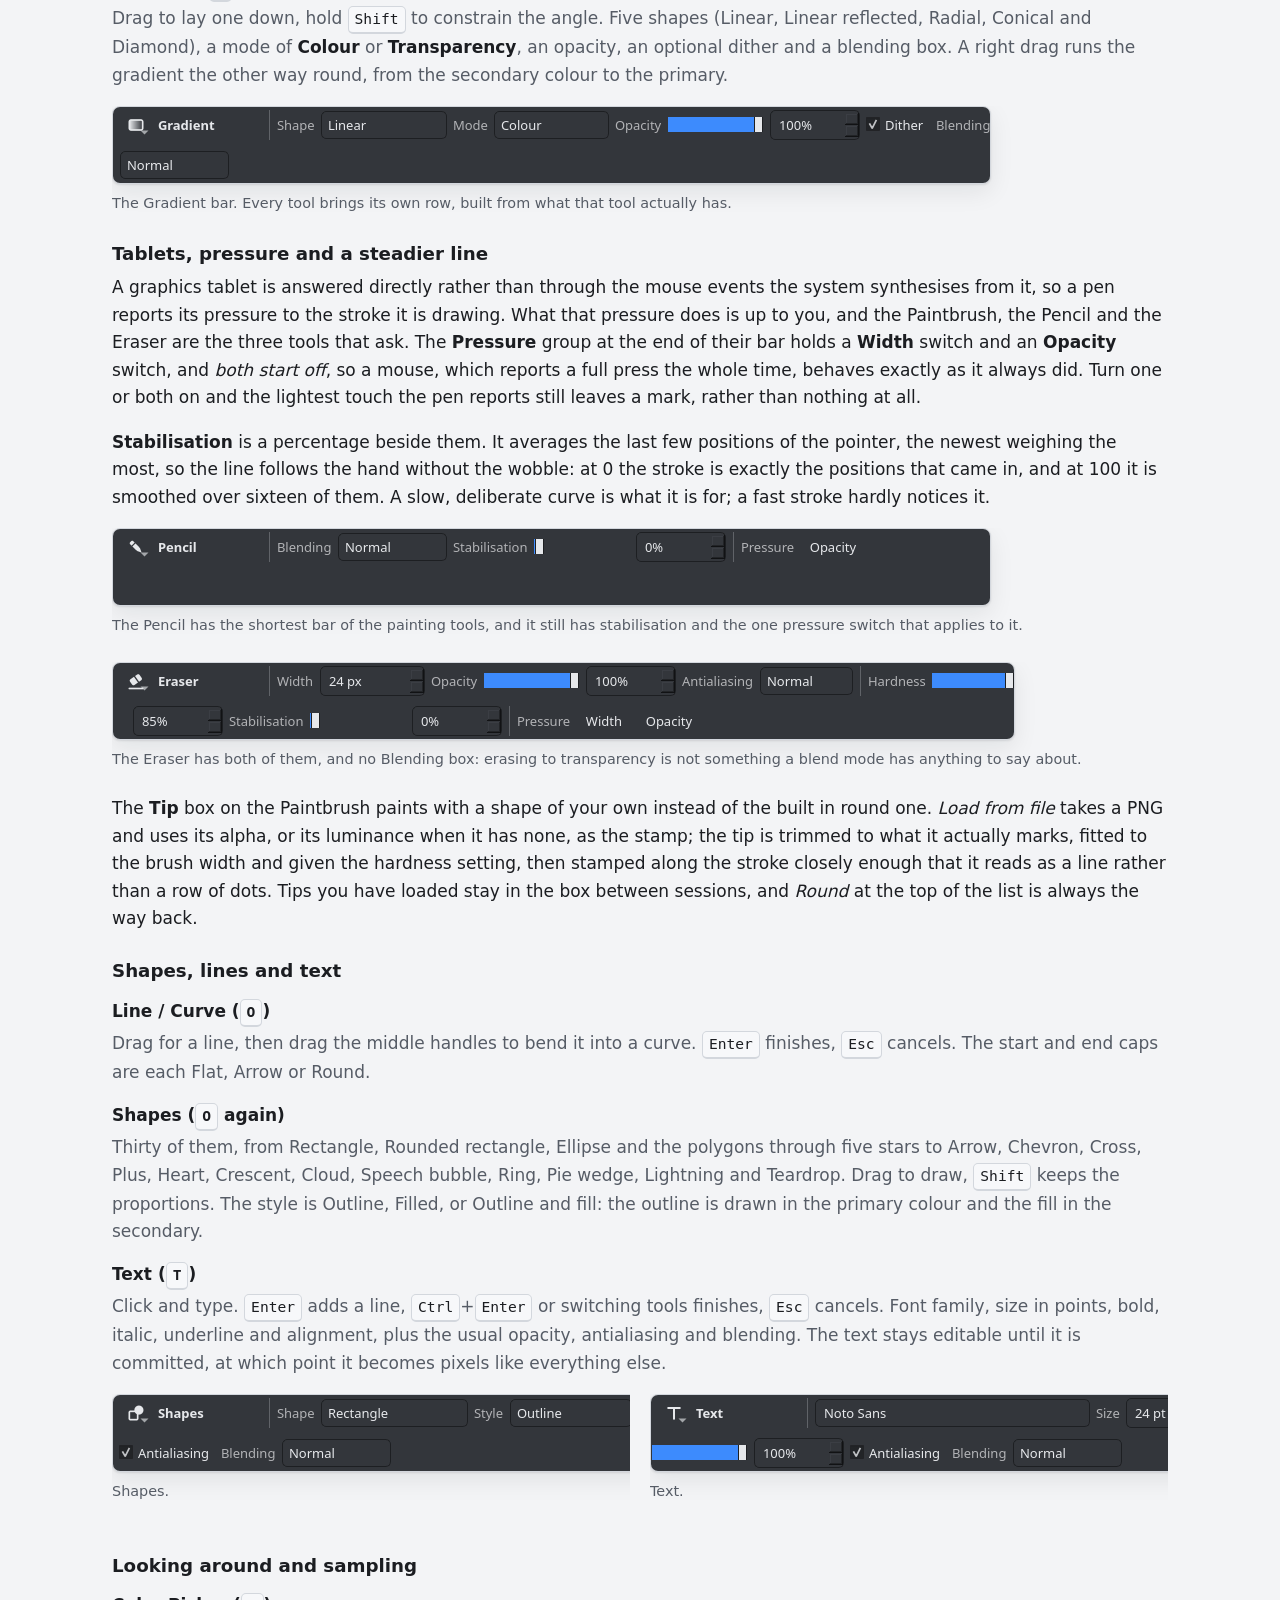
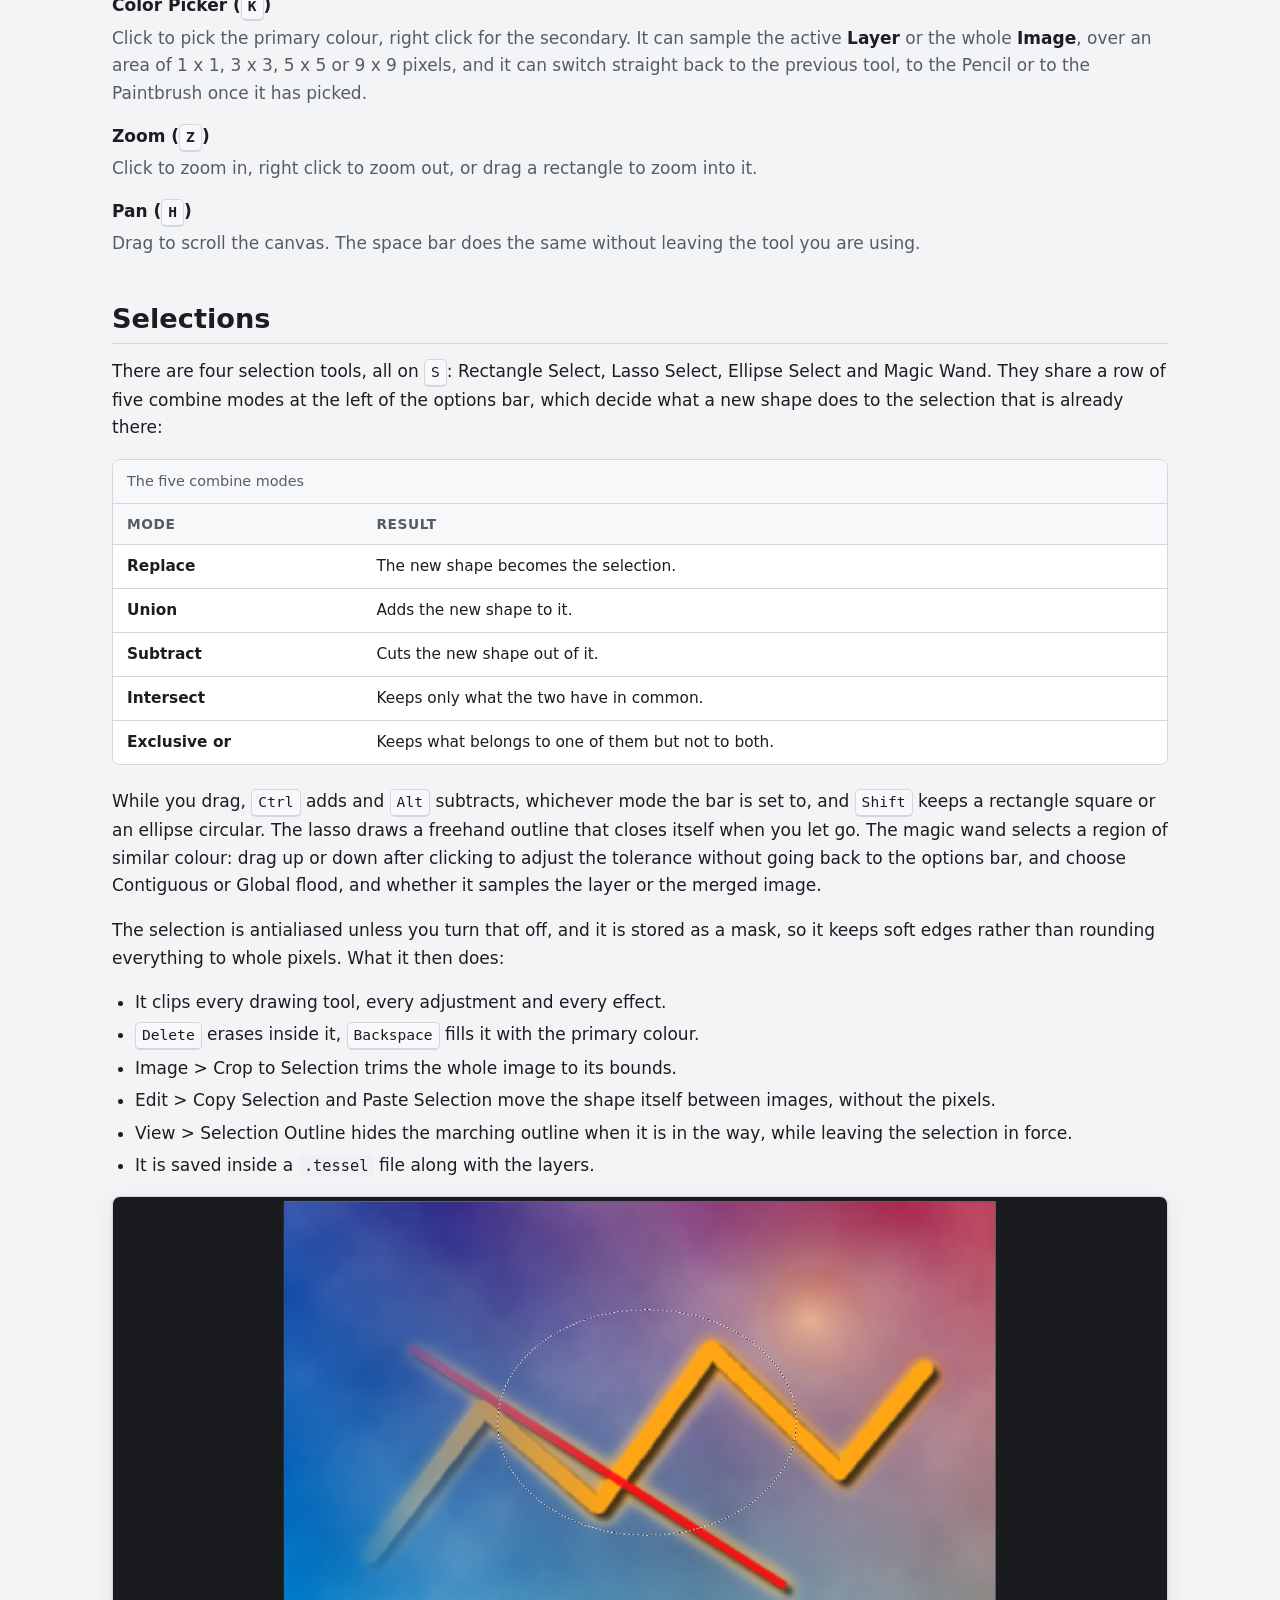
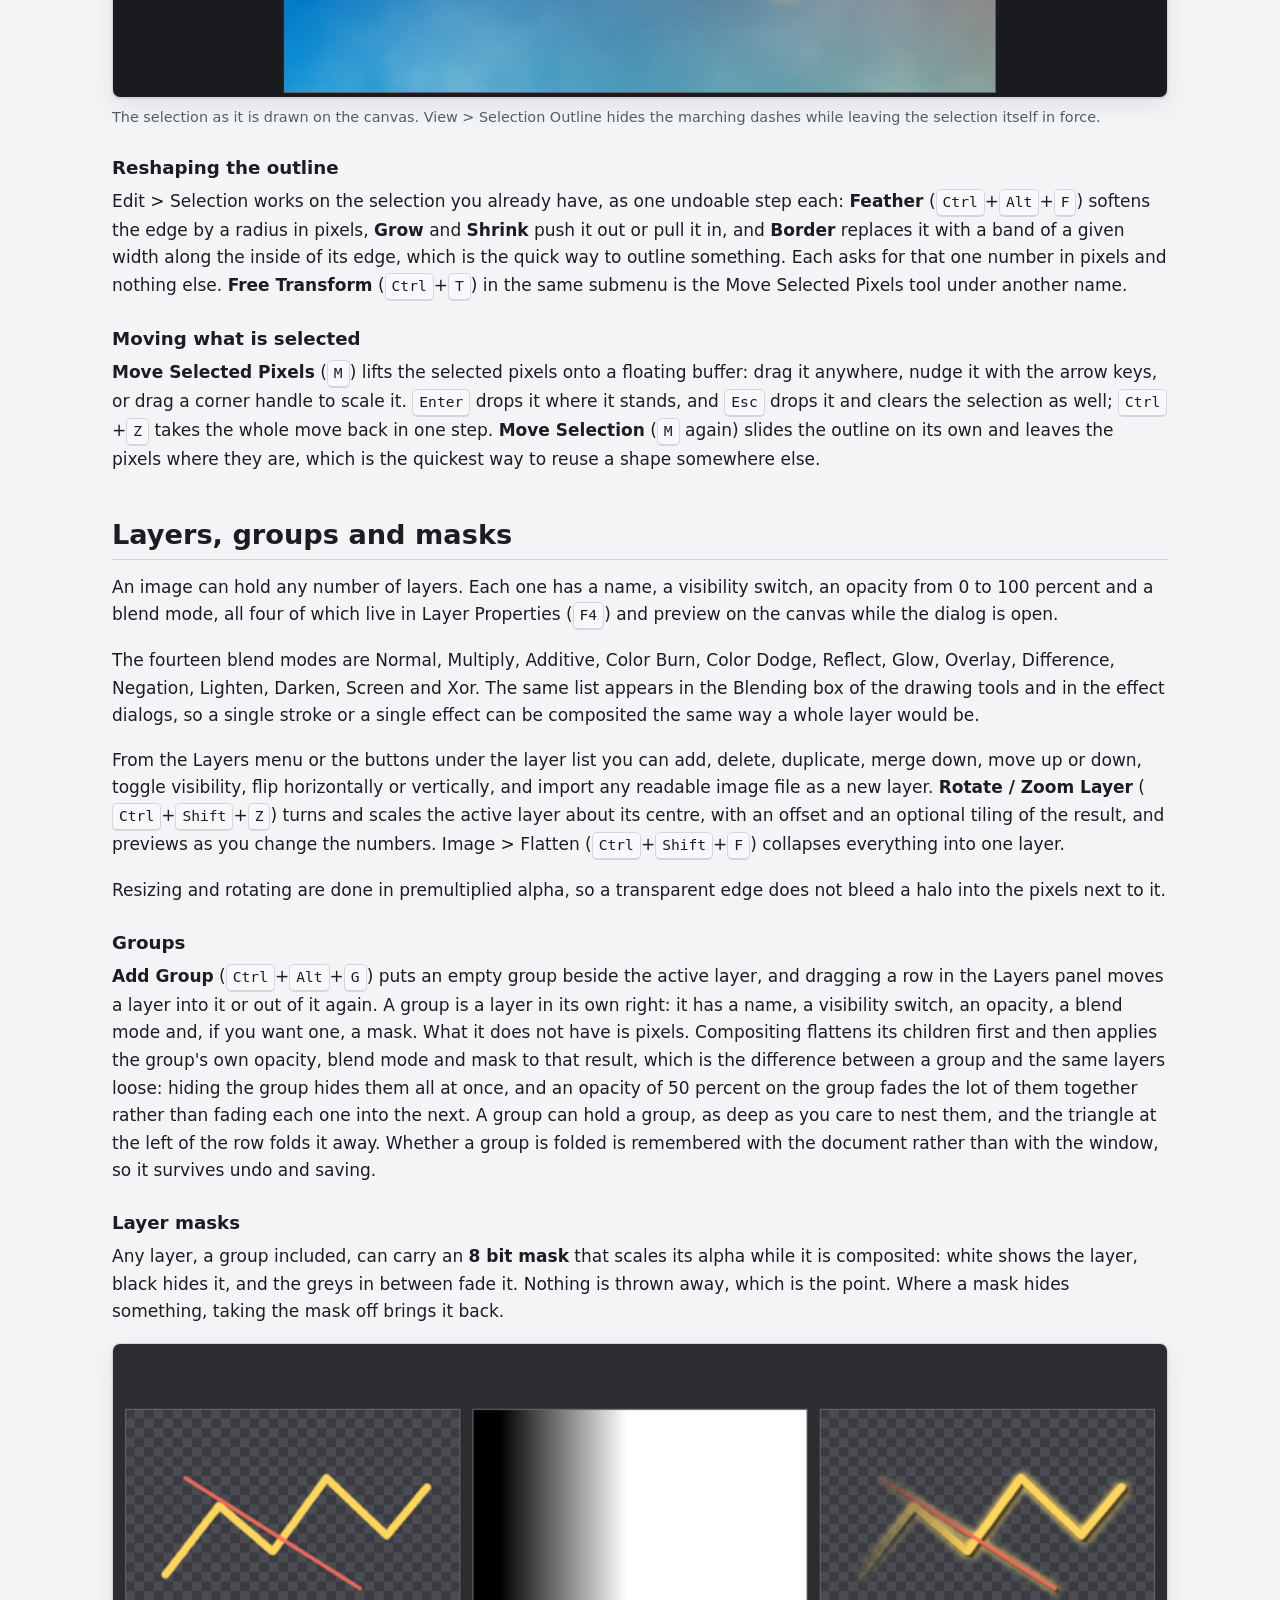
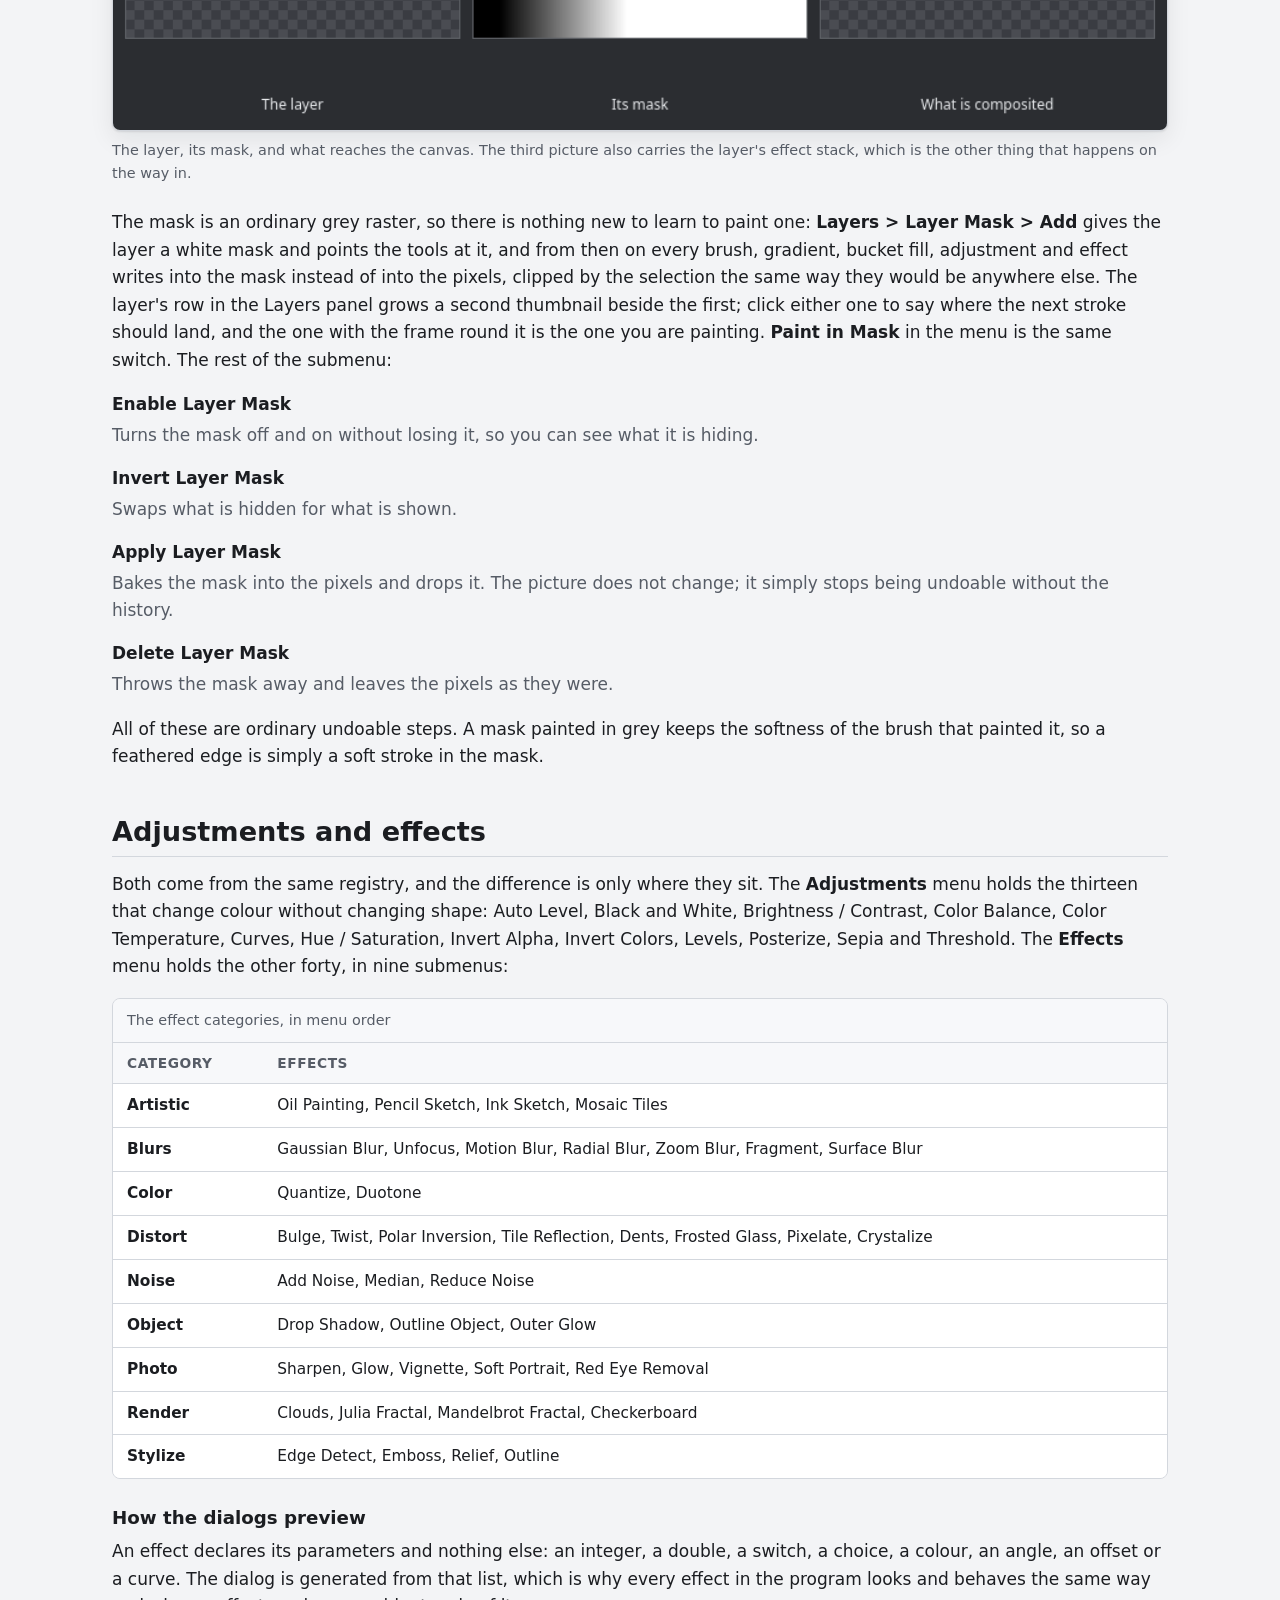
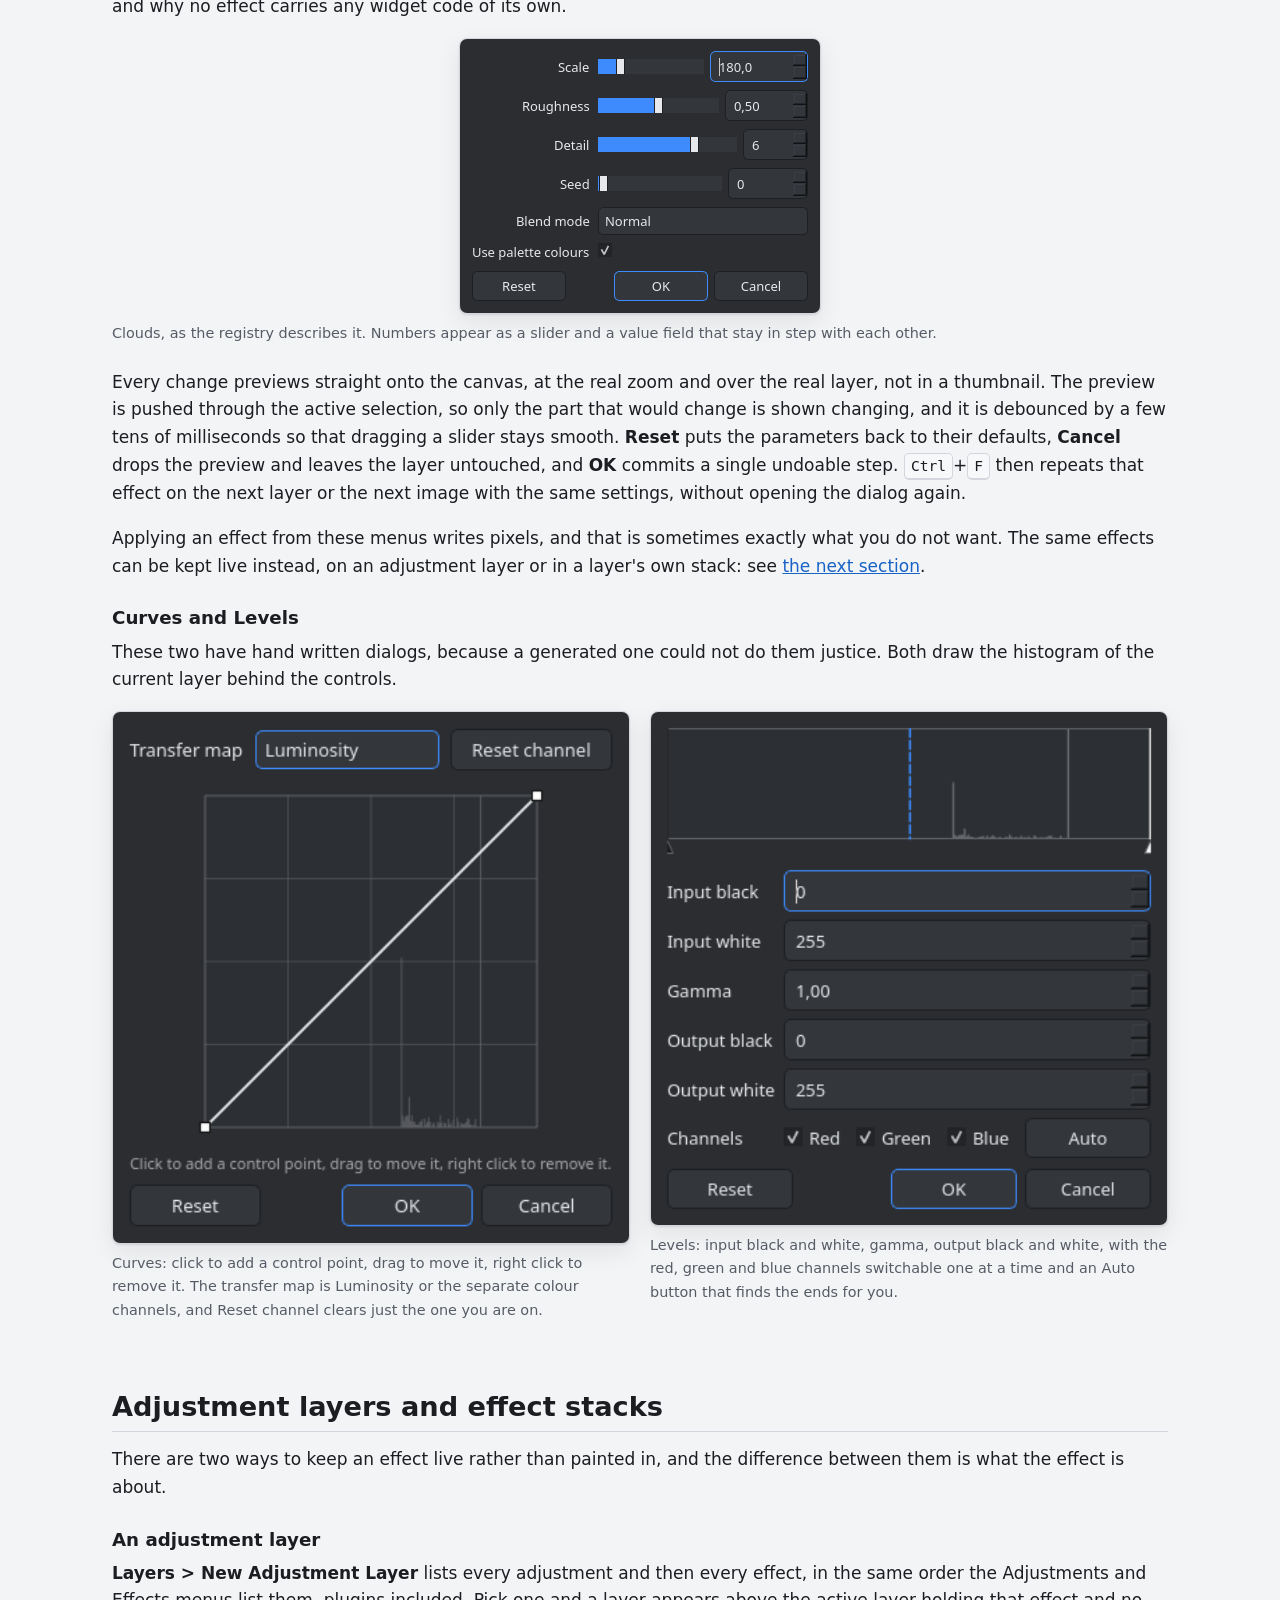
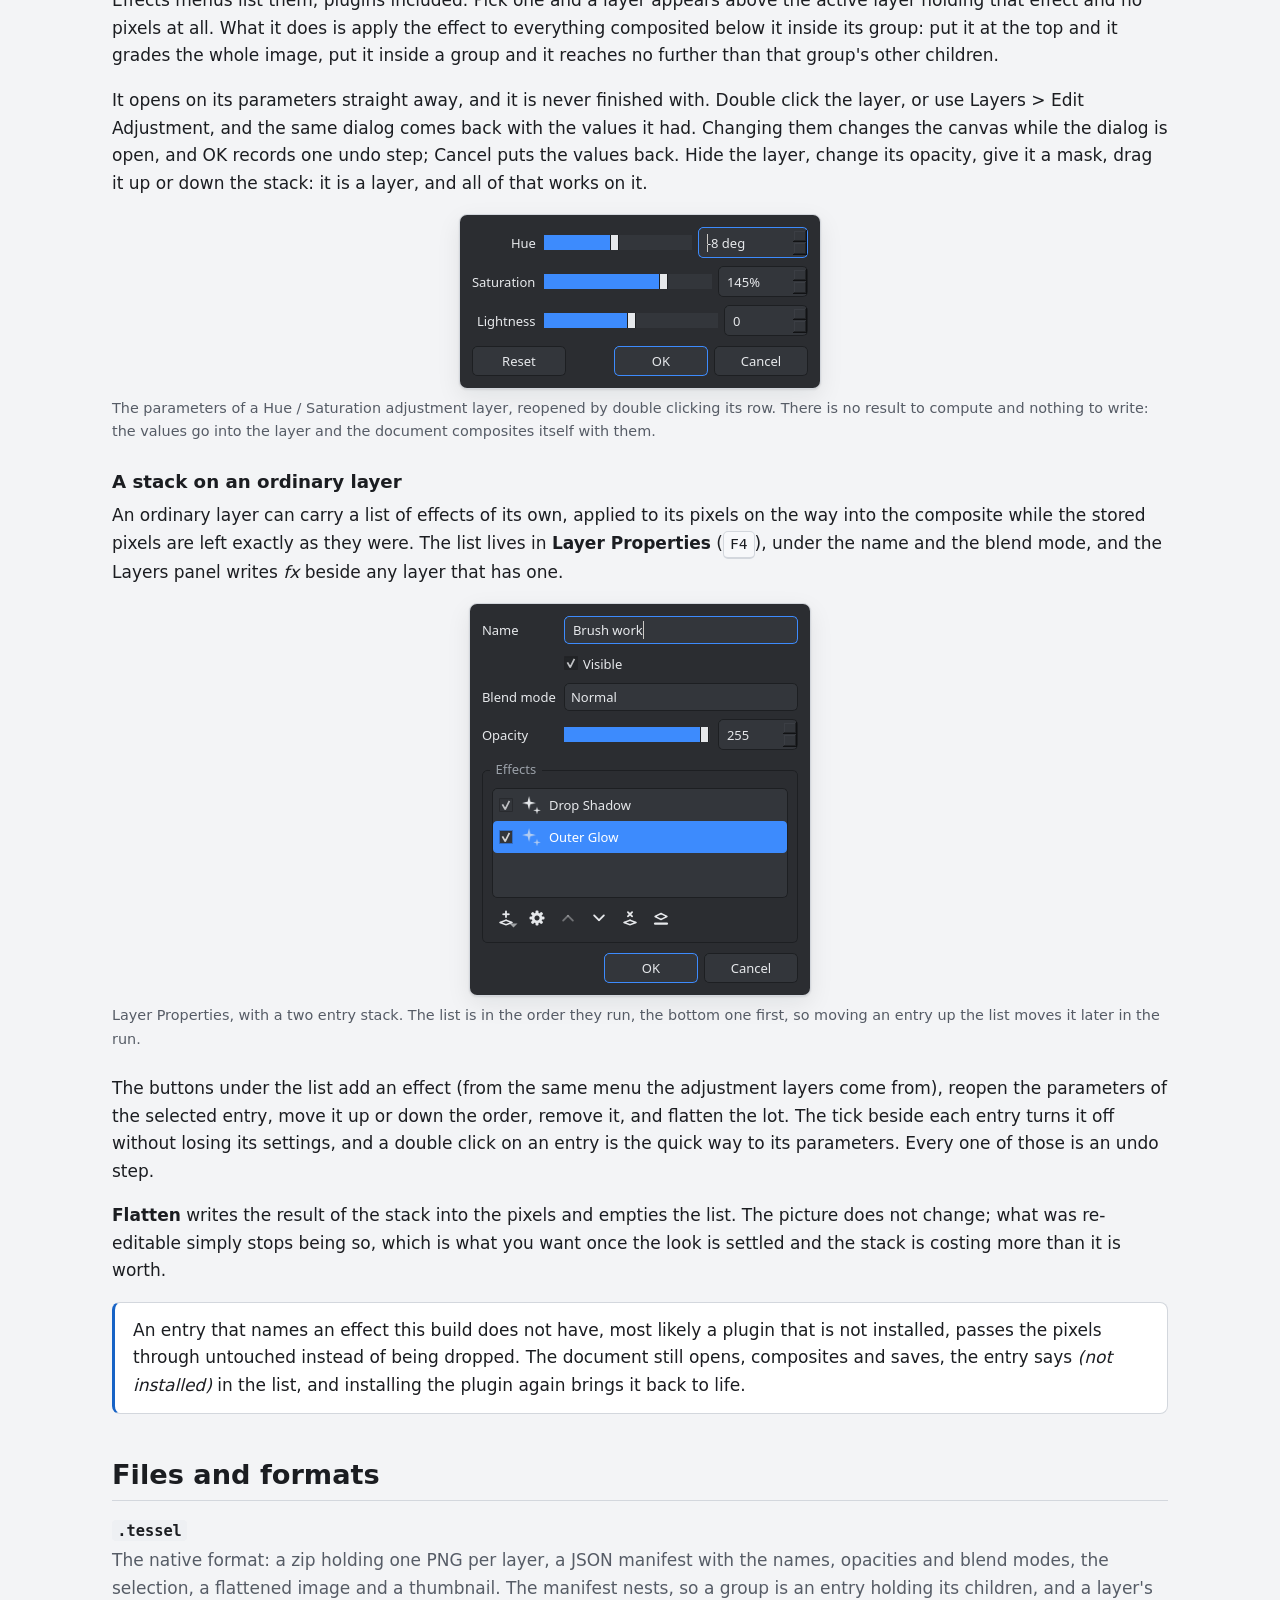
==== commit a413d798: "Let the panels float, and keep them off each other Three things the corners alone did not answer.  A" ====
--- a/docs/guide.html
+++ b/docs/guide.html
@@ -121,6 +121,19 @@
         program; here it is cut in two and stacked so that the labels stay readable.</figcaption>
     </figure>
 
+    <h3>The four panels</h3>
+    <p>Tools, Colors, History and Layers stand in the corners of the window over the canvas,
+      which runs the full width behind them: a panel is only as big as what it holds, and
+      what is beside it is workspace rather than an empty column. Drag a panel by its title
+      bar and the four corners light up; let it go over one and it pins itself there, with
+      anything already in that corner moving aside, or let it go anywhere else and it floats
+      where you put it. The pin in the title bar does the same without the dragging, and the
+      cross closes the panel; the four buttons at the right of the menu bar bring them back.
+      Where each panel sits is remembered between sessions, and <strong>Settings &gt;
+      Window</strong> puts them back where they started.</p>
+    <p>A list in a panel grows the panel as far as six rows and then scrolls, so a long
+      history or a tall stack of layers never pushes its panel through its neighbour.</p>
+
     <h3>The Tools palette</h3>
     <p>Nineteen tools in a two column grid of icons, read left to right and then down:
       Rectangle Select and Move Selected Pixels; Lasso Select and Move Selection; Ellipse
@@ -129,7 +142,7 @@
       Hovering one shows its name and its key; the keys are listed in full on the
       <a href="shortcuts.html">shortcuts page</a>.</p>
     <figure class="narrow">
-      <img src="screenshots/panel-tools.png" width="104" height="806"
+      <img src="screenshots/panel-tools.png" width="118" height="324"
            alt="The Tools palette: nineteen tool icons in a two column grid, with the Paintbrush highlighted.">
       <figcaption>The Tools palette, with the Paintbrush active.</figcaption>
     </figure>
@@ -141,11 +154,13 @@
       the hue and saturation of the active colour, the two ramps under it set value and alpha,
       and the palette grid at the bottom holds the fixed palette: left click takes a colour as
       the primary, right click as the secondary. <strong>More</strong> opens the numeric side:
-      red, green and blue, hue, saturation and value, alpha, and a hex field.</p>
+      red, green and blue, hue, saturation and value, alpha, and a hex field. The picker
+      beside it takes a colour from anywhere on the screen, and the three small buttons on
+      the palette row load a palette, save one and restore the built in one.</p>
 
     <figure class="narrow">
-      <img src="screenshots/panel-colors.png" width="349" height="295"
-           alt="The Colors panel: the primary and secondary swatches with the swap and reset arrows, a colour wheel, value and alpha ramps, a More button, a Screen pick button and the palette grid with Load, Save and Reset.">
+      <img src="screenshots/panel-colors.png" width="246" height="364"
+           alt="The Colors panel: the primary and secondary swatches with the swap and reset arrows, a colour wheel, value and alpha ramps, a More button with the screen picker beside it, the row of recent colours and the palette grid with its load, save and reset buttons.">
       <figcaption>Colors, with the palette grid along the bottom.</figcaption>
     </figure>
 
@@ -155,7 +170,7 @@
       the two buttons at the top are Undo and Redo, and beside them is a running count of
       steps and of how much memory they hold.</p>
     <figure class="narrow">
-      <img src="screenshots/panel-history.png" width="349" height="166"
+      <img src="screenshots/panel-history.png" width="262" height="147"
            alt="The History panel: Undo and Redo buttons, a count of steps and memory, and the entry Original image.">
       <figcaption>History, at the start of a session, where the only step is the image
         itself.</figcaption>
@@ -173,7 +188,7 @@
       buttons along the bottom are Add New Layer, Add Group, Delete Layer, Duplicate Layer,
       Merge Layer Down, Move Layer Up, Move Layer Down and Layer Properties.</p>
     <figure class="narrow">
-      <img src="screenshots/panel-layers.png" width="349" height="277"
+      <img src="screenshots/panel-layers.png" width="262" height="283"
            alt="The Layers panel showing five rows: a Hue / Saturation adjustment layer at the top, a selected Brush work layer with a second mask thumbnail and the word fx, an expanded Sky group at 92 percent holding Sun and Clouds, and Background at the bottom.">
       <figcaption>One of each: an adjustment layer, a layer with a mask and an effect stack,
         a group holding two children, and the background.</figcaption>
@@ -382,7 +397,7 @@
       <li>It is saved inside a <code>.tessel</code> file along with the layers.</li>
     </ul>
     <figure>
-      <img src="screenshots/canvas-selection.png" width="1295" height="834"
+      <img src="screenshots/canvas-selection.png" width="1760" height="834"
            alt="The canvas on its own, with an elliptical selection drawn as a dashed outline over the artwork.">
       <figcaption>The selection as it is drawn on the canvas. View &gt; Selection Outline
         hides the marching dashes while leaving the selection itself in force.</figcaption>
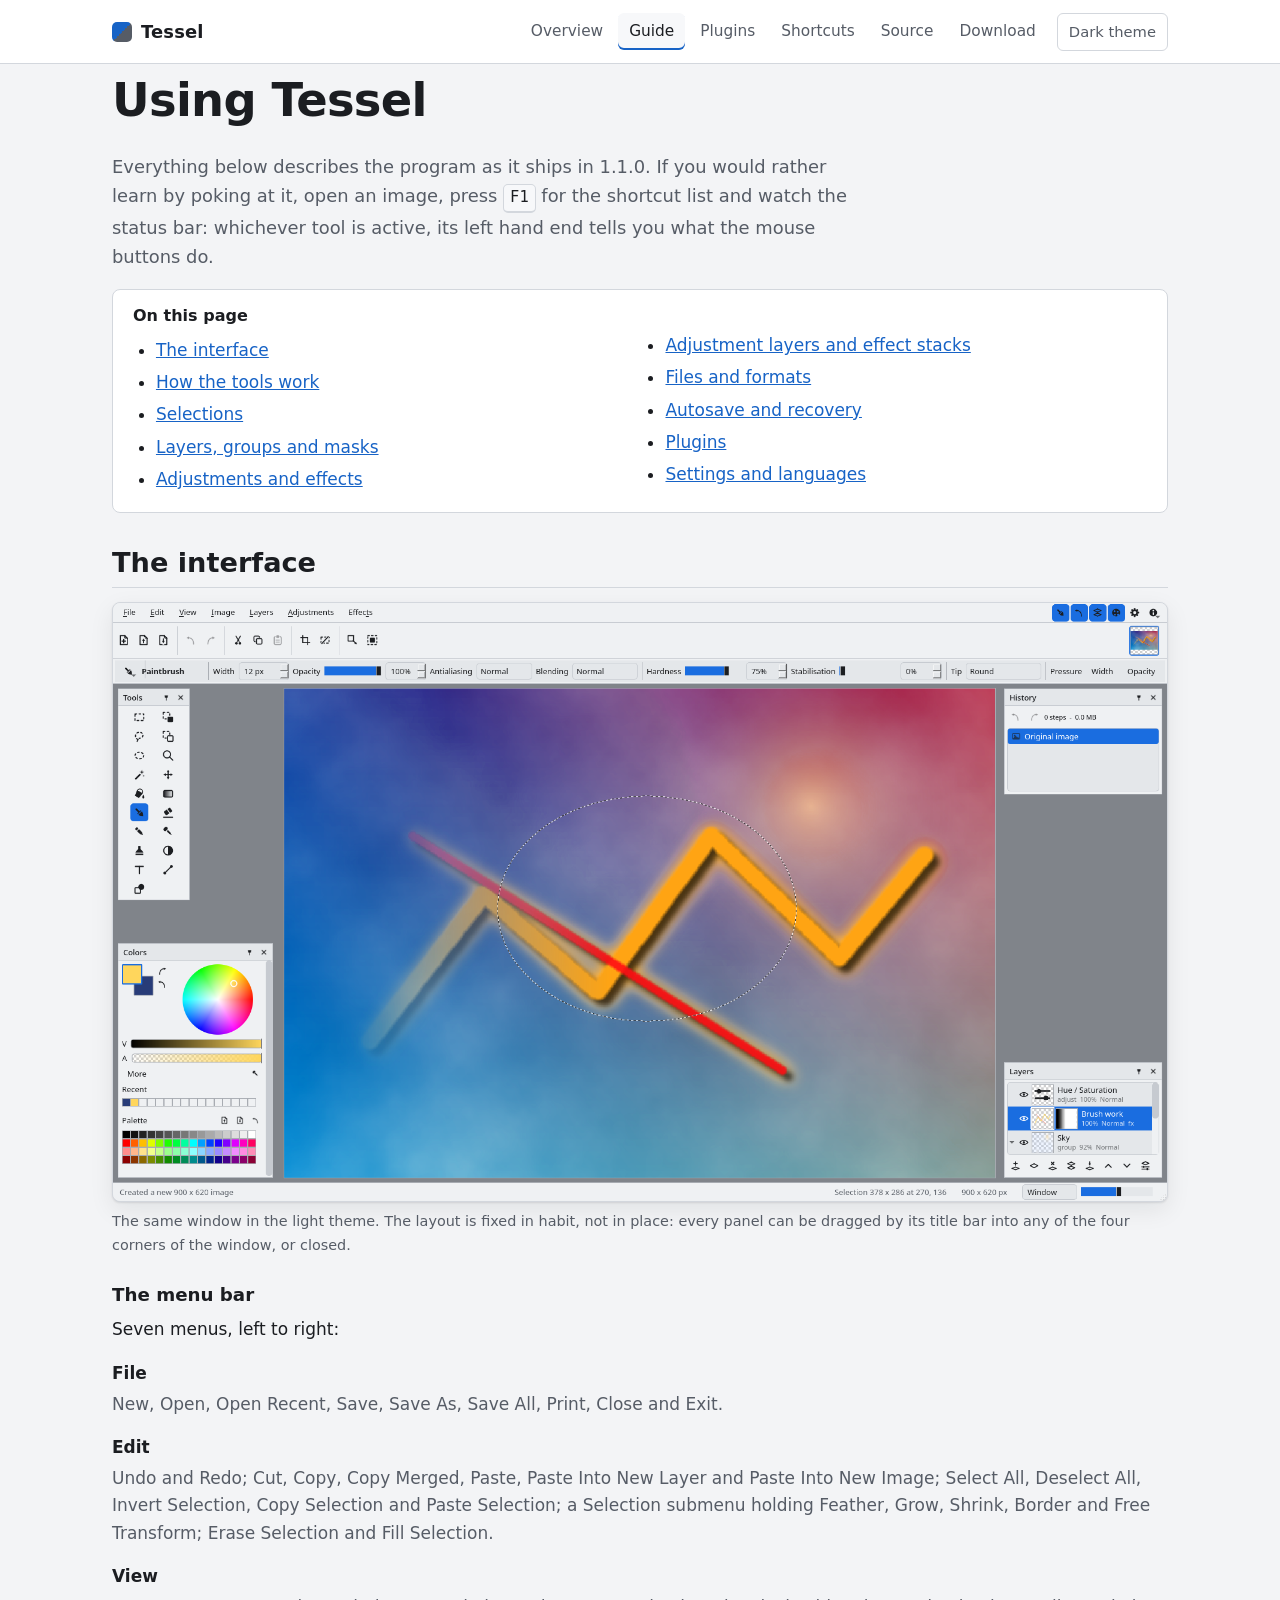
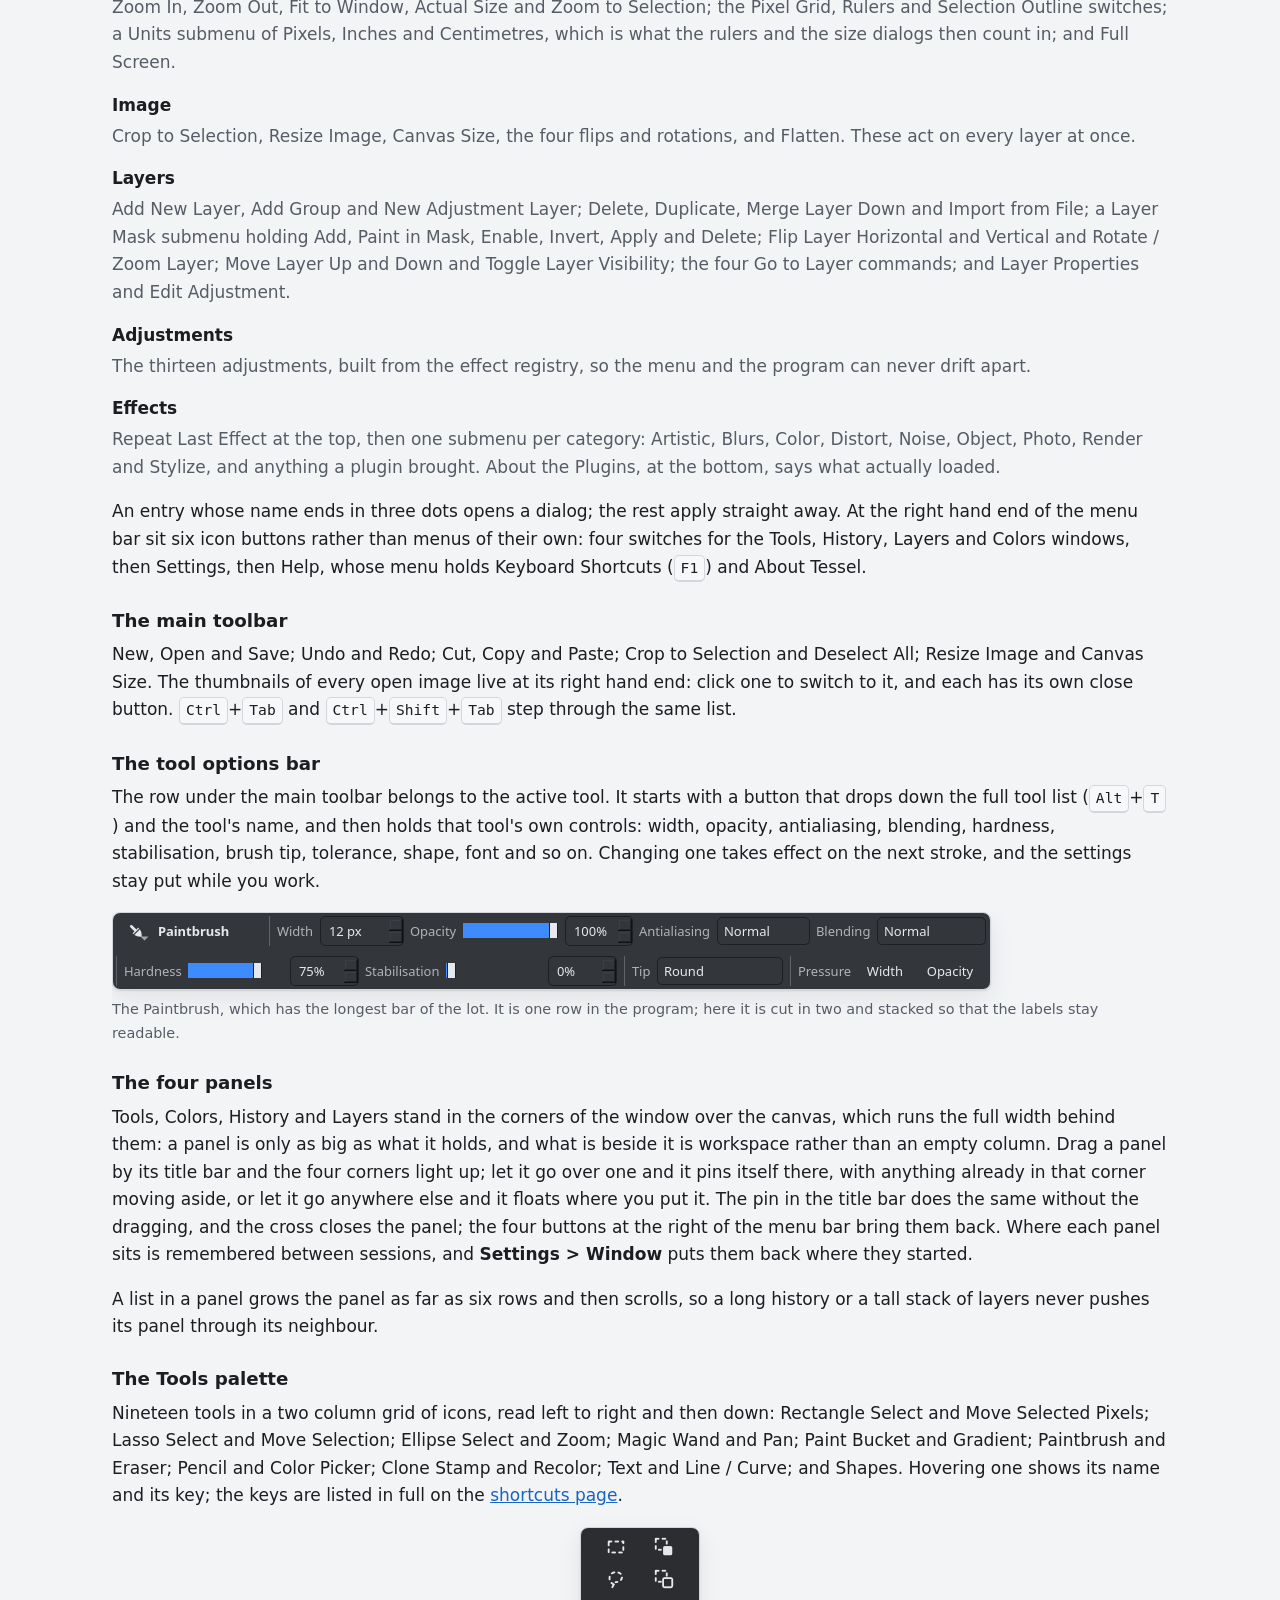
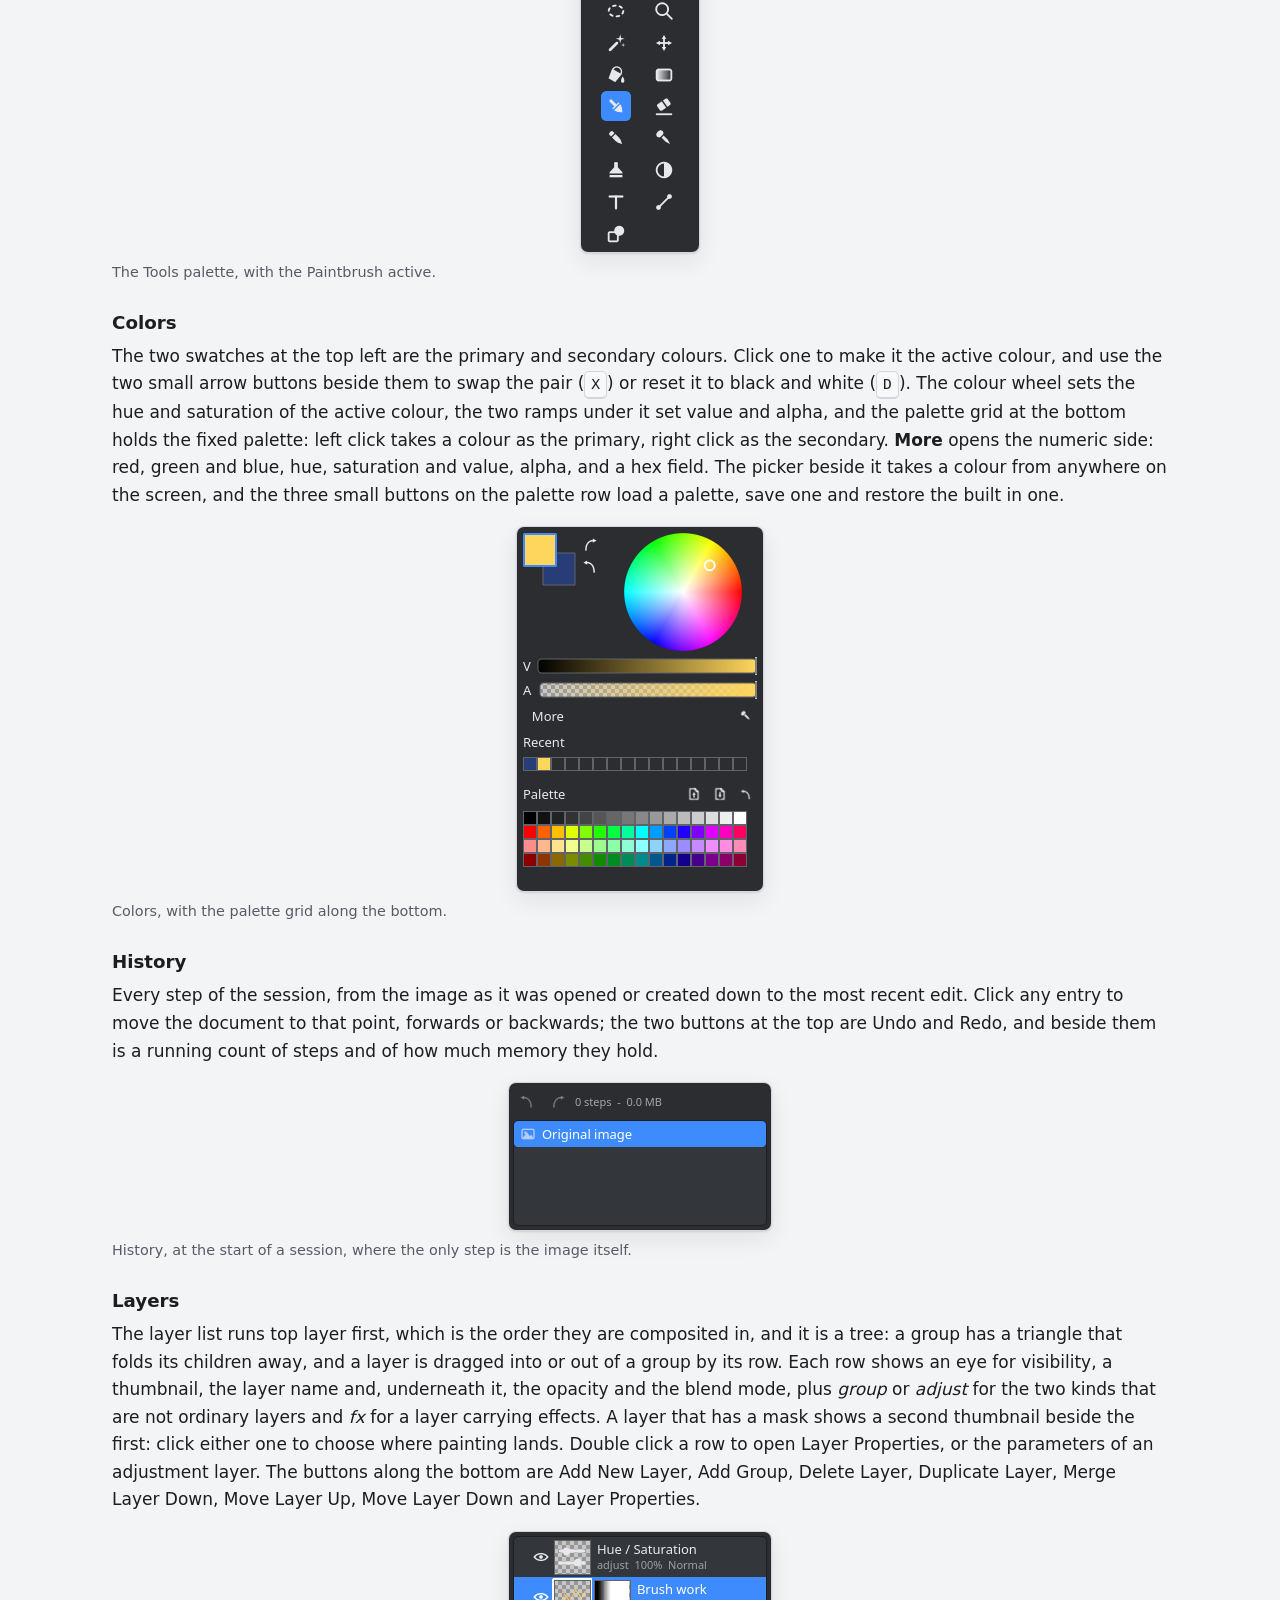
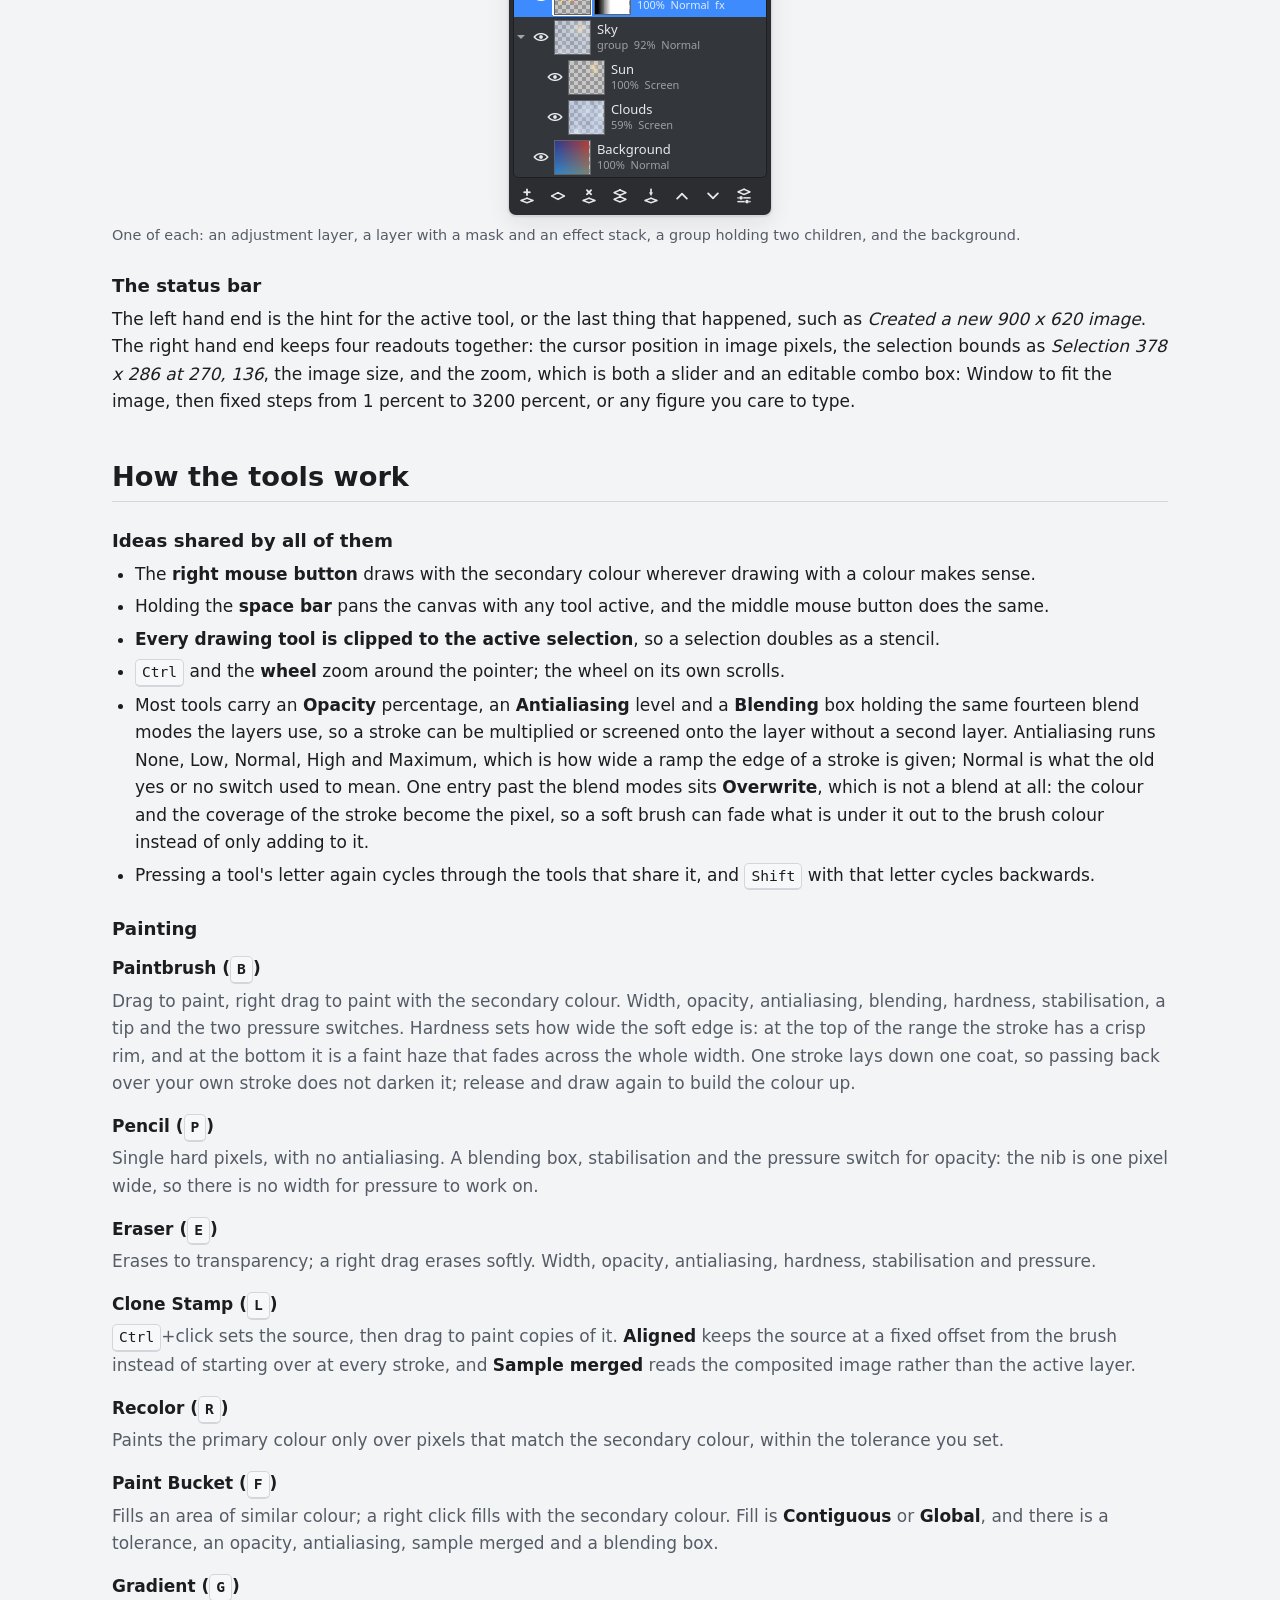
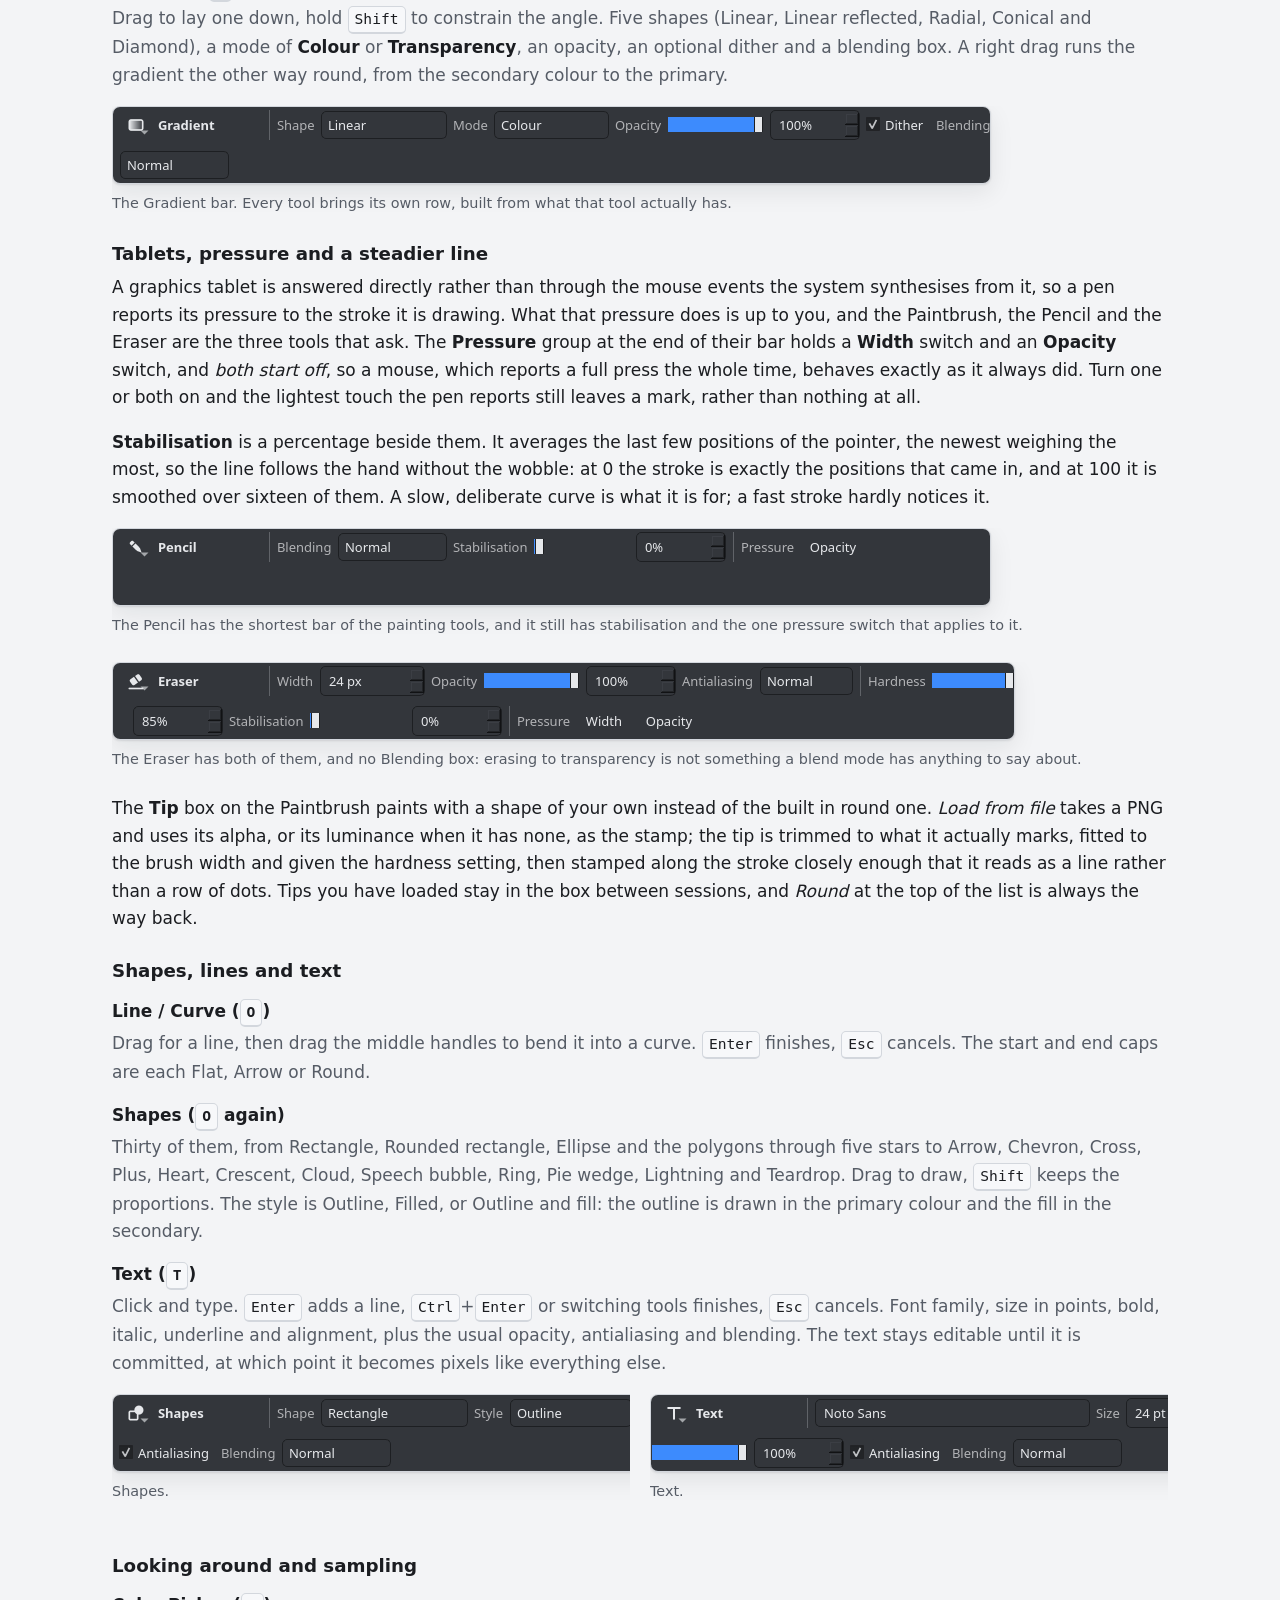
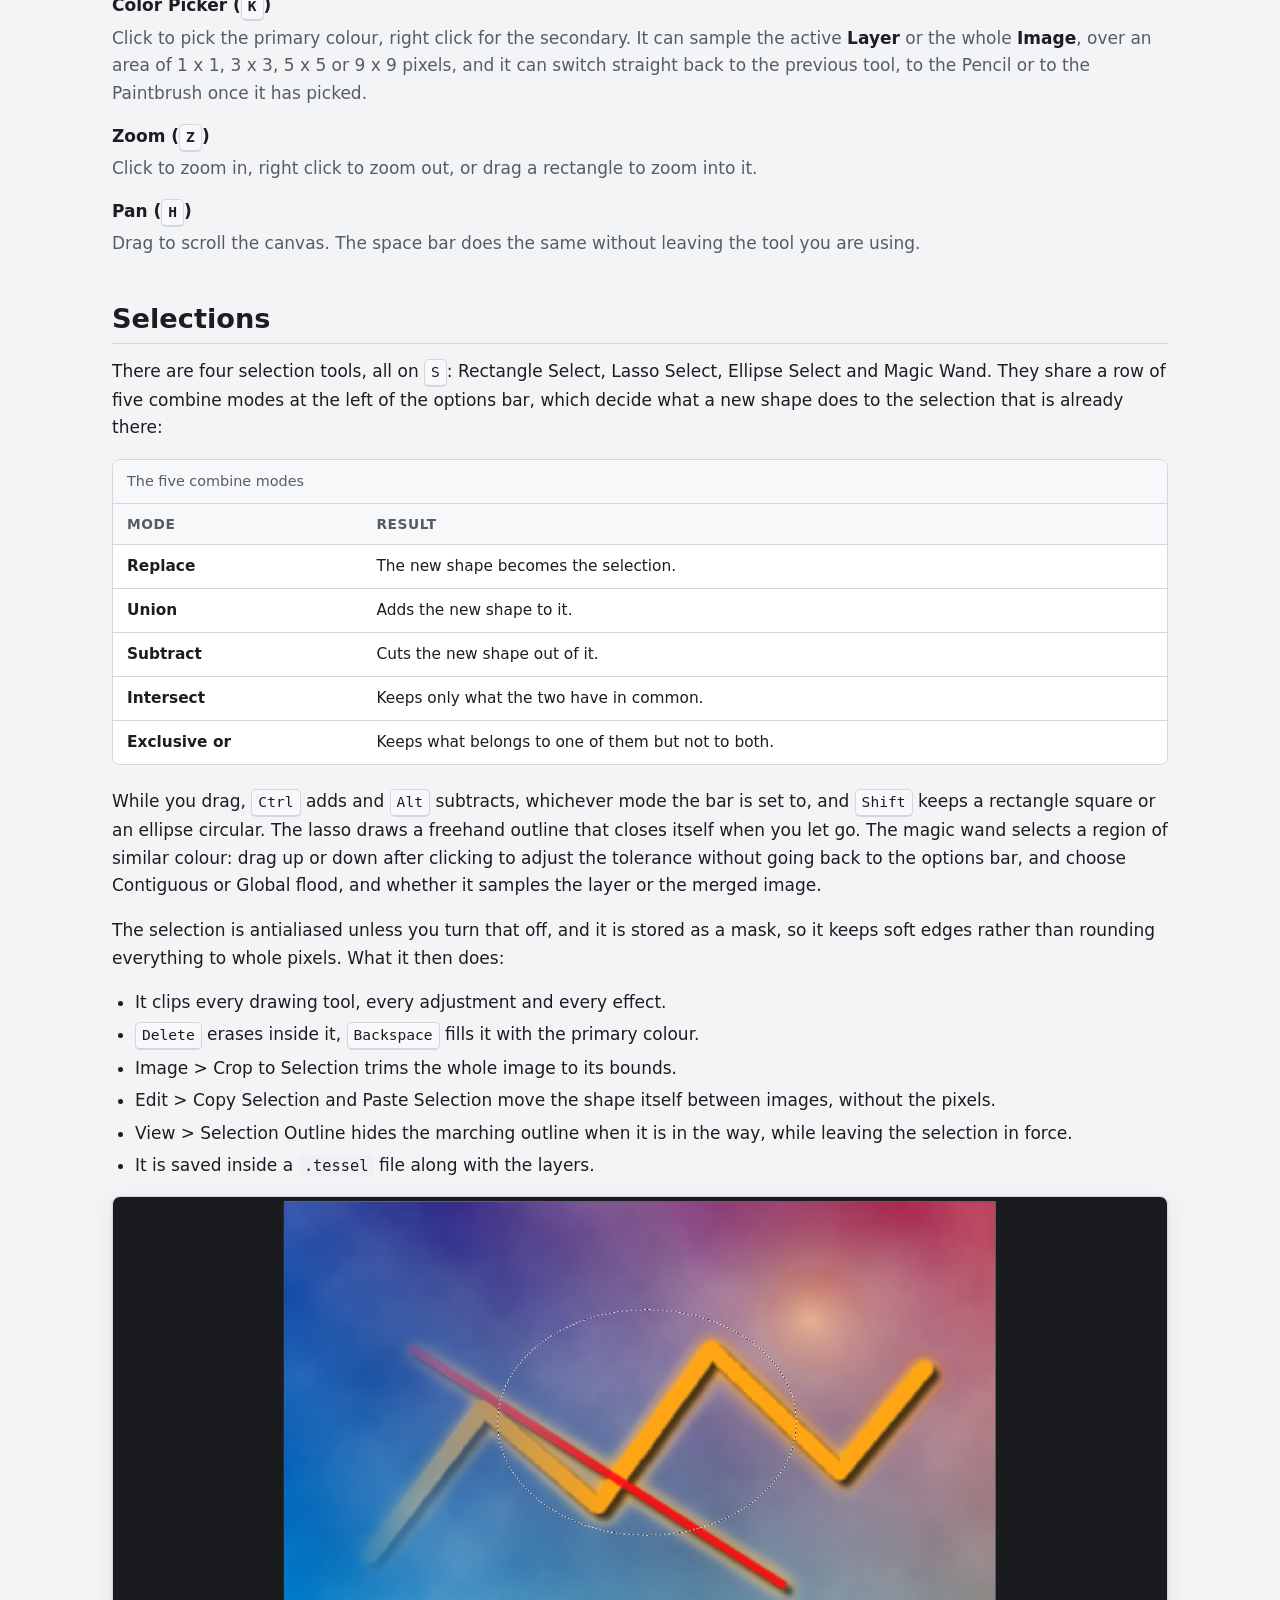
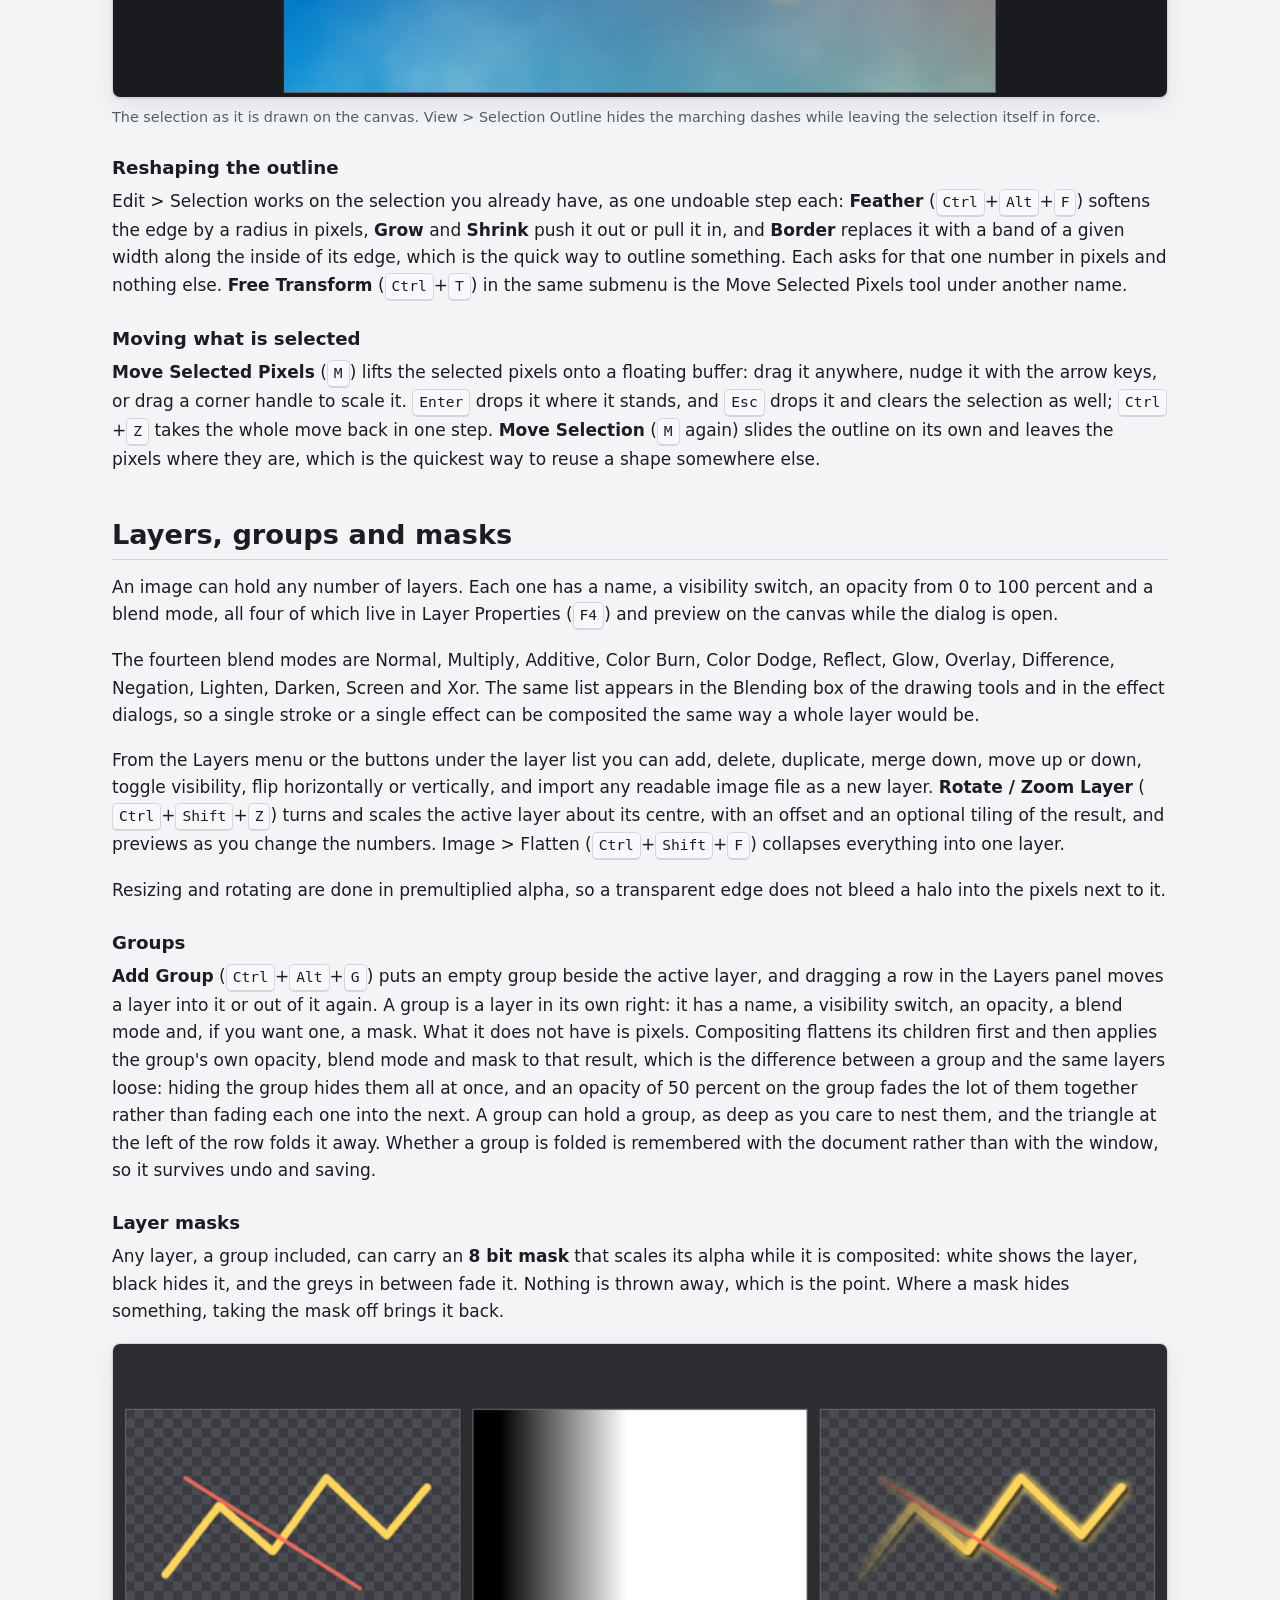
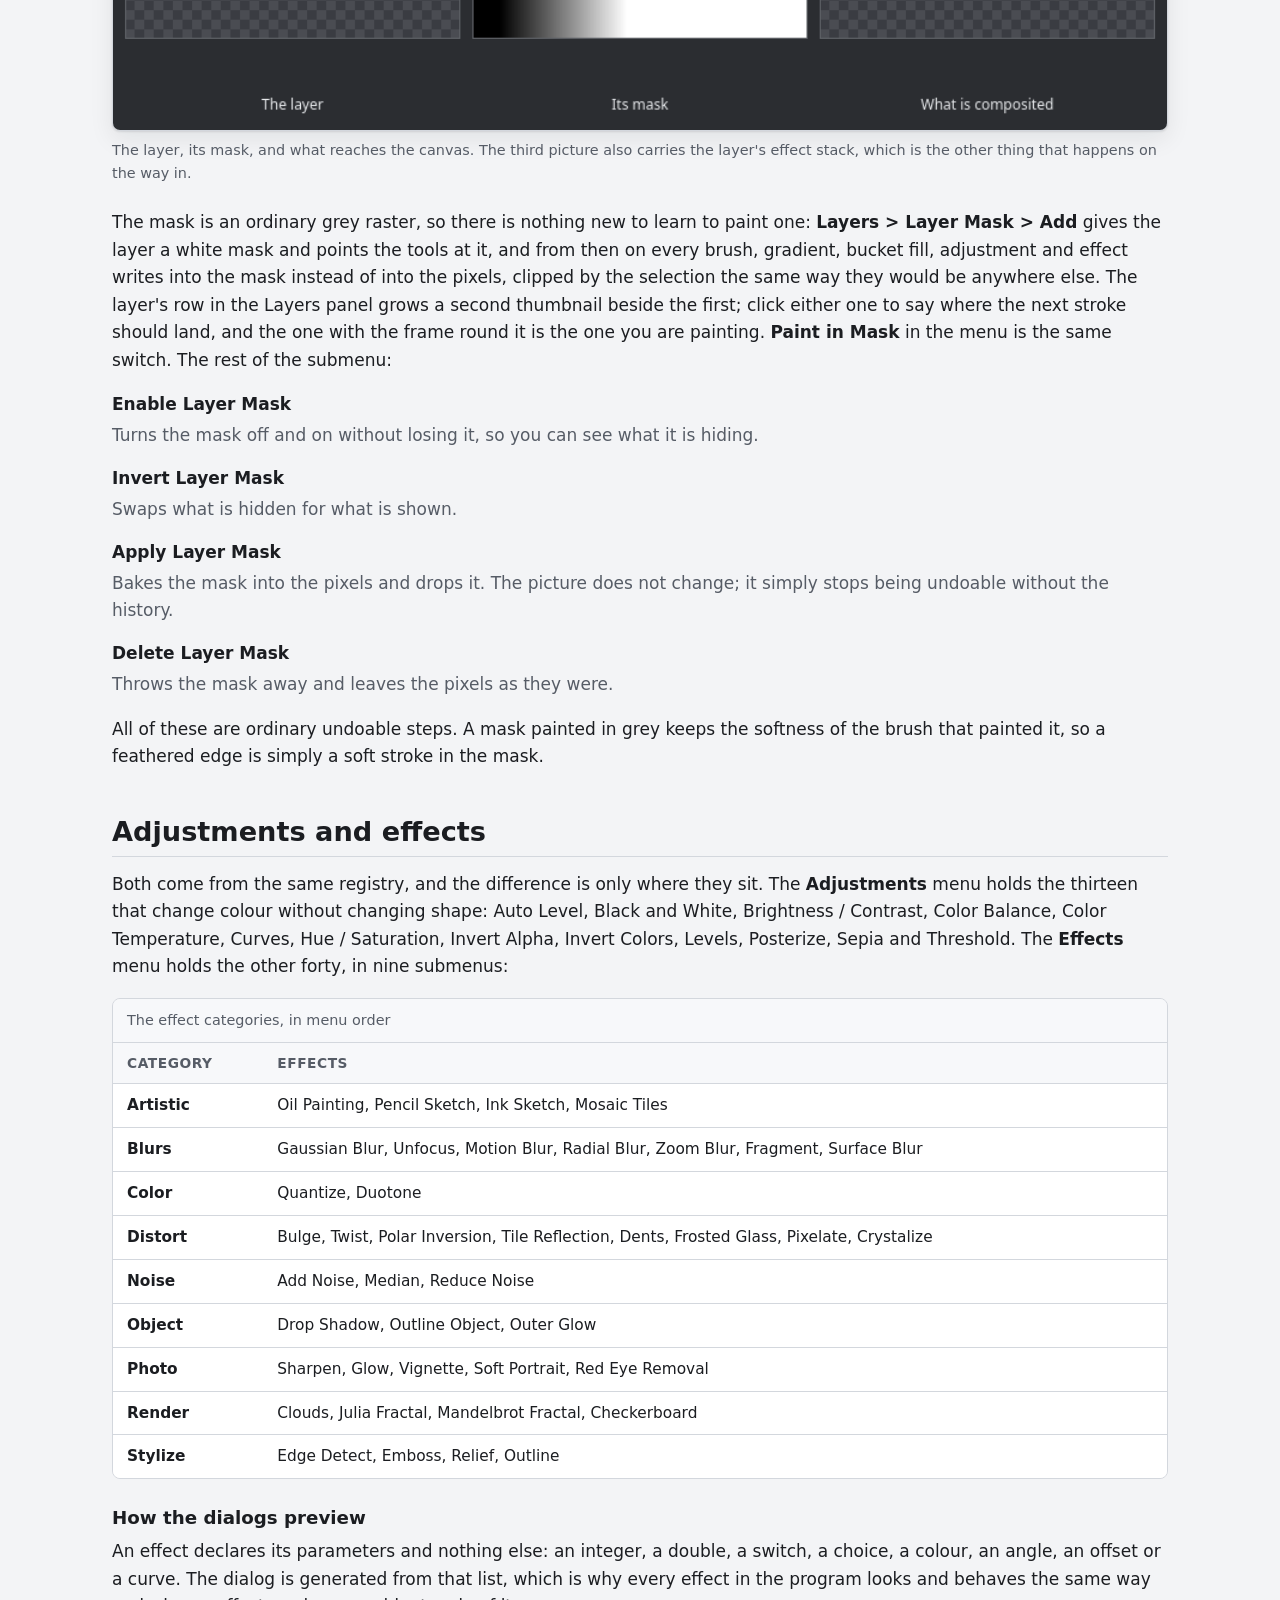
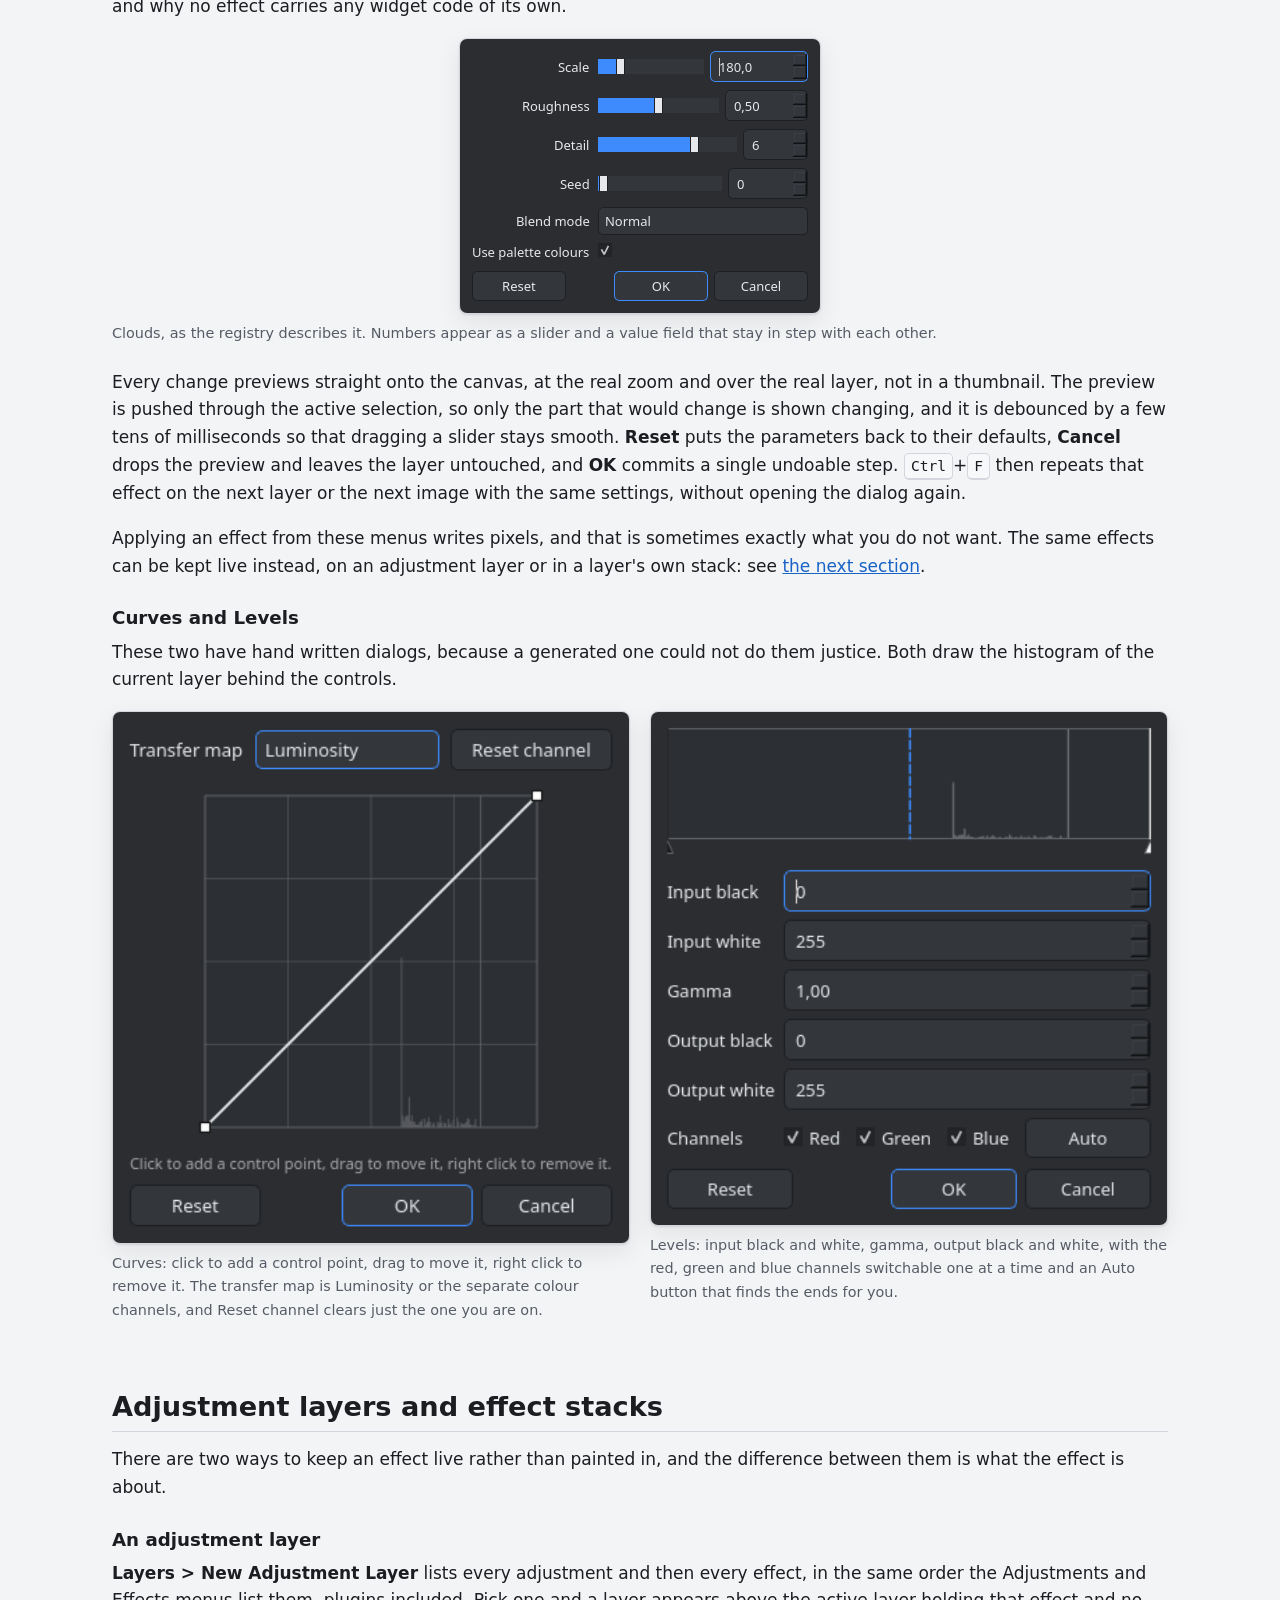
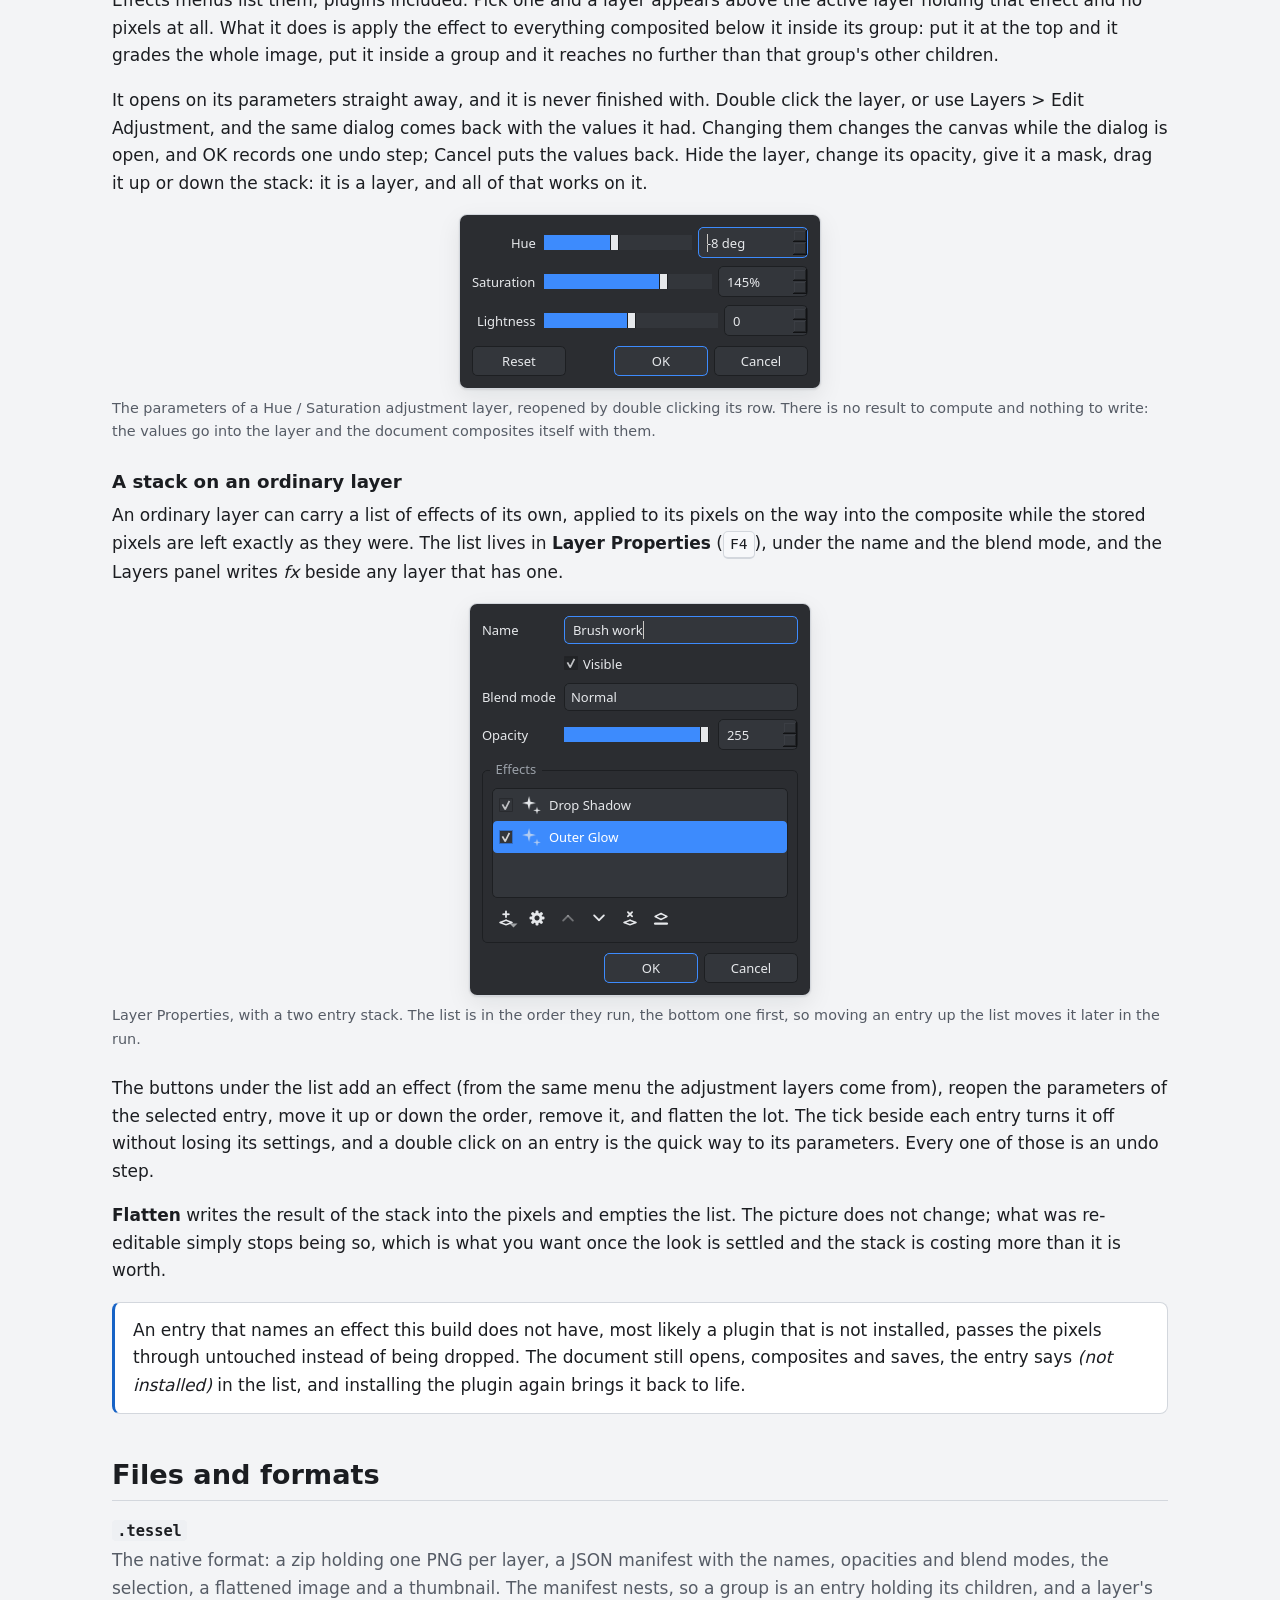
==== commit 44fd0136: "Call the version 1.1.0 on the site and say the panels are in the corners" ====
--- a/docs/guide.html
+++ b/docs/guide.html
@@ -32,7 +32,7 @@
 <div class="wrap">
 
   <h1>Using Tessel</h1>
-  <p class="lede">Everything below describes the program as it ships in 1.0.0. If you would
+  <p class="lede">Everything below describes the program as it ships in 1.1.0. If you would
     rather learn by poking at it, open an image, press <kbd>F1</kbd> for the shortcut list and
     watch the status bar: whichever tool is active, its left hand end tells you what the mouse
     buttons do.</p>
@@ -766,7 +766,7 @@
 
 <footer class="site-footer">
   <div class="wrap">
-    <p>Tessel 1.0.0, a layered raster image editor for Linux. Qt is used under the LGPL.</p>
+    <p>Tessel 1.1.0, a layered raster image editor for Linux and Windows. Qt is used under the LGPL.</p>
     <ul>
       <li><a href="index.html">Overview</a></li>
       <li><a href="guide.html">Guide</a></li>
